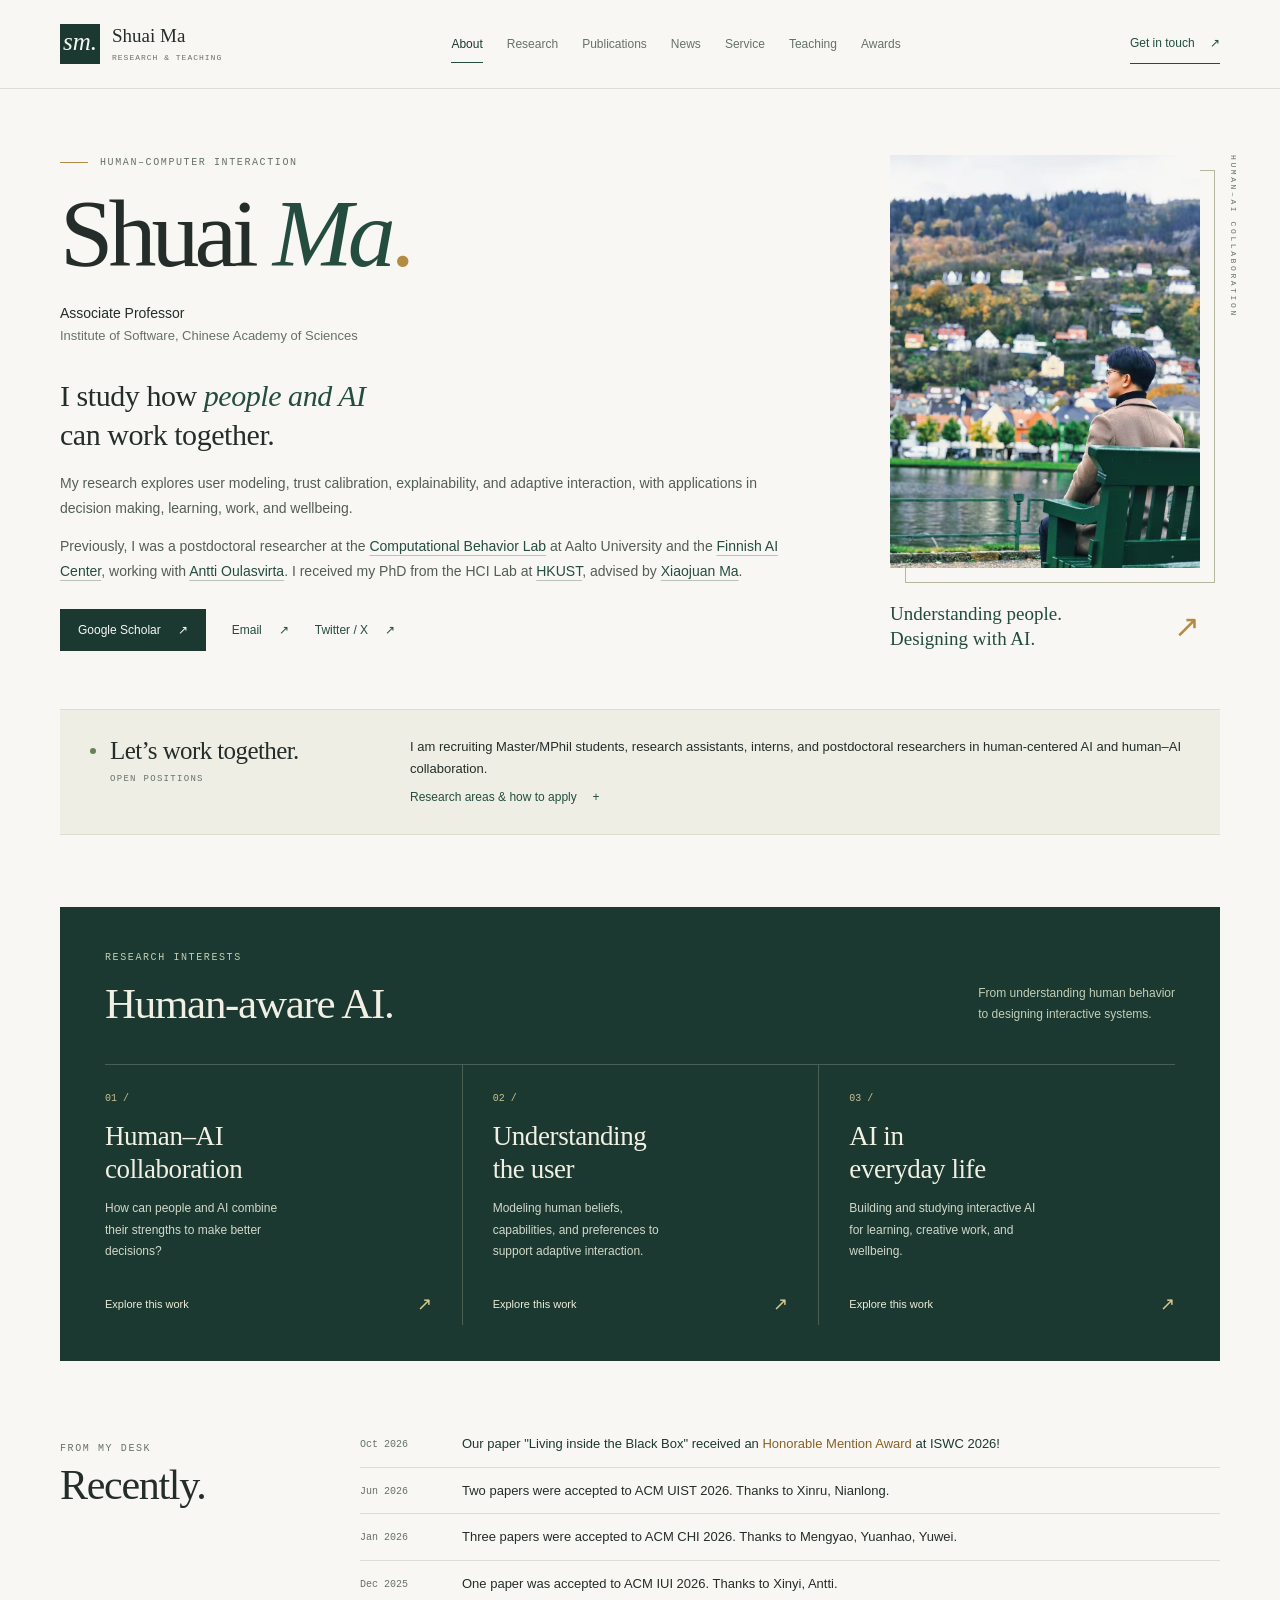
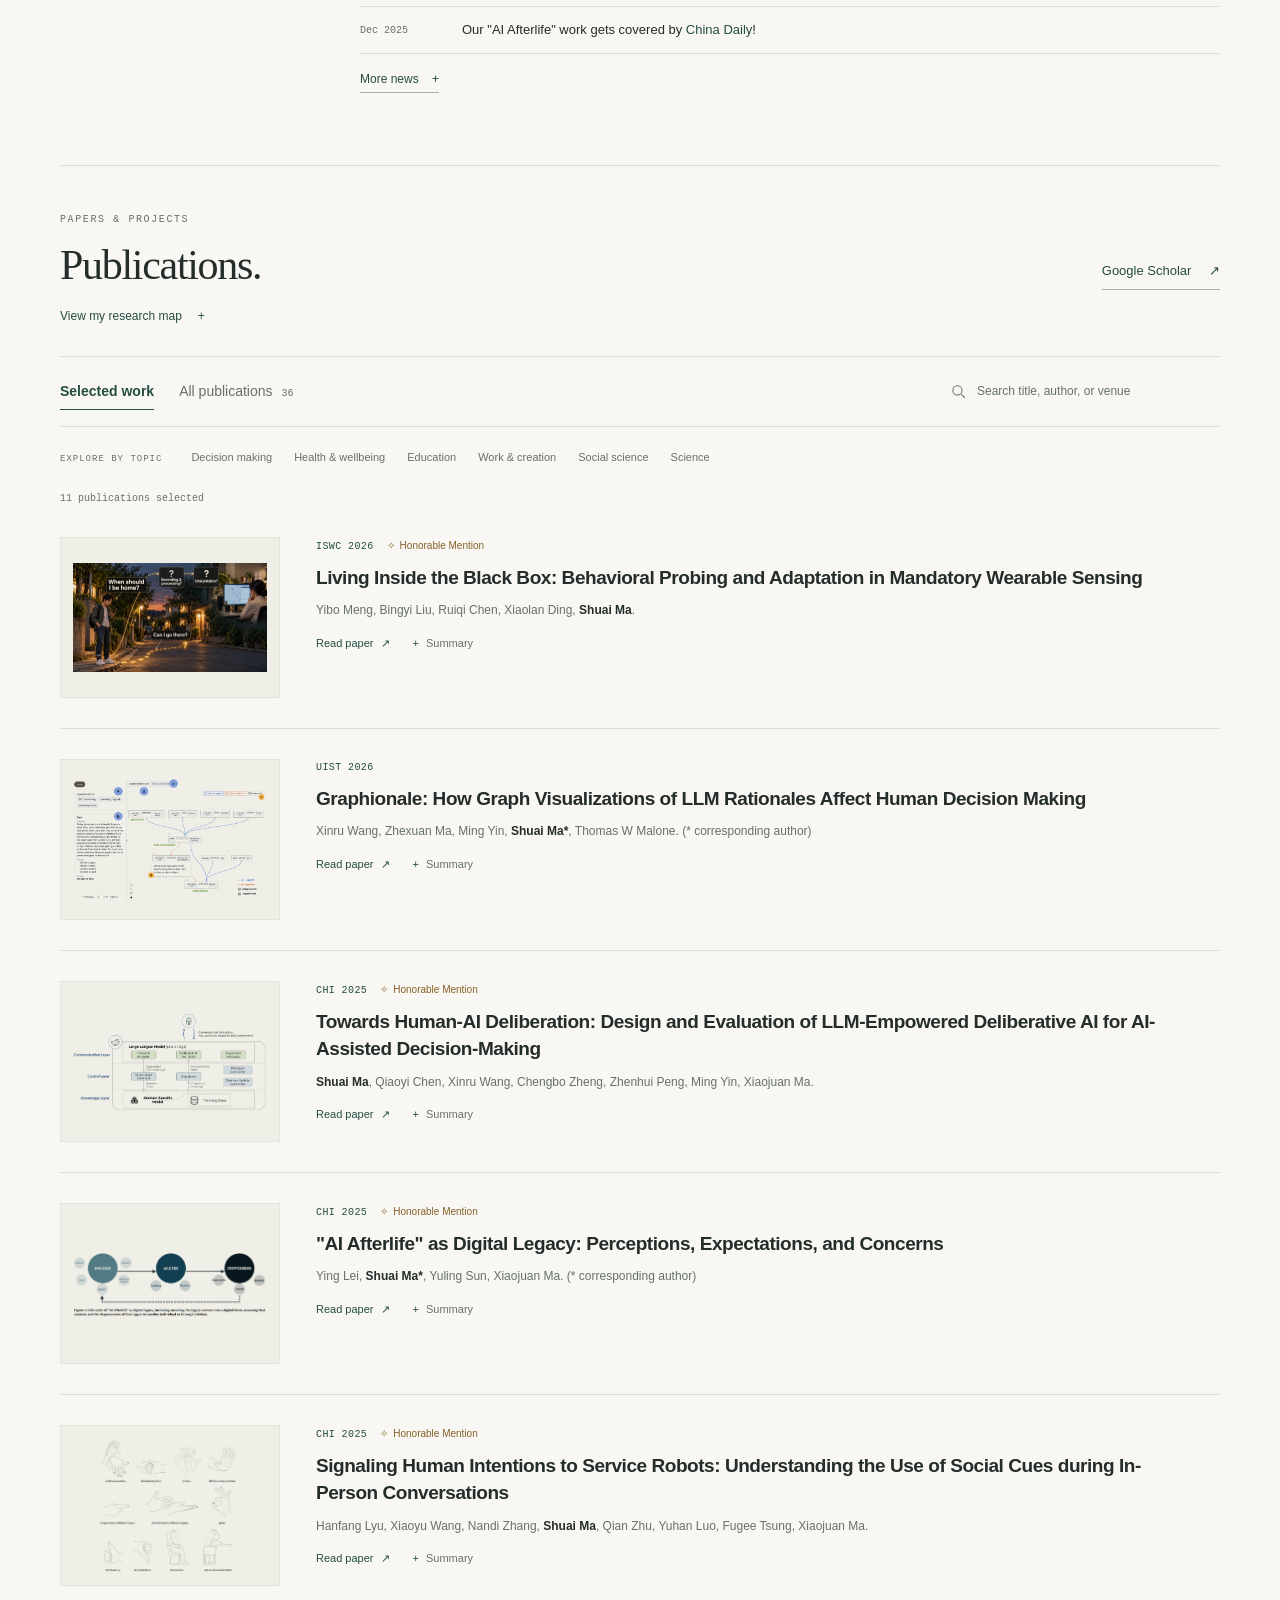
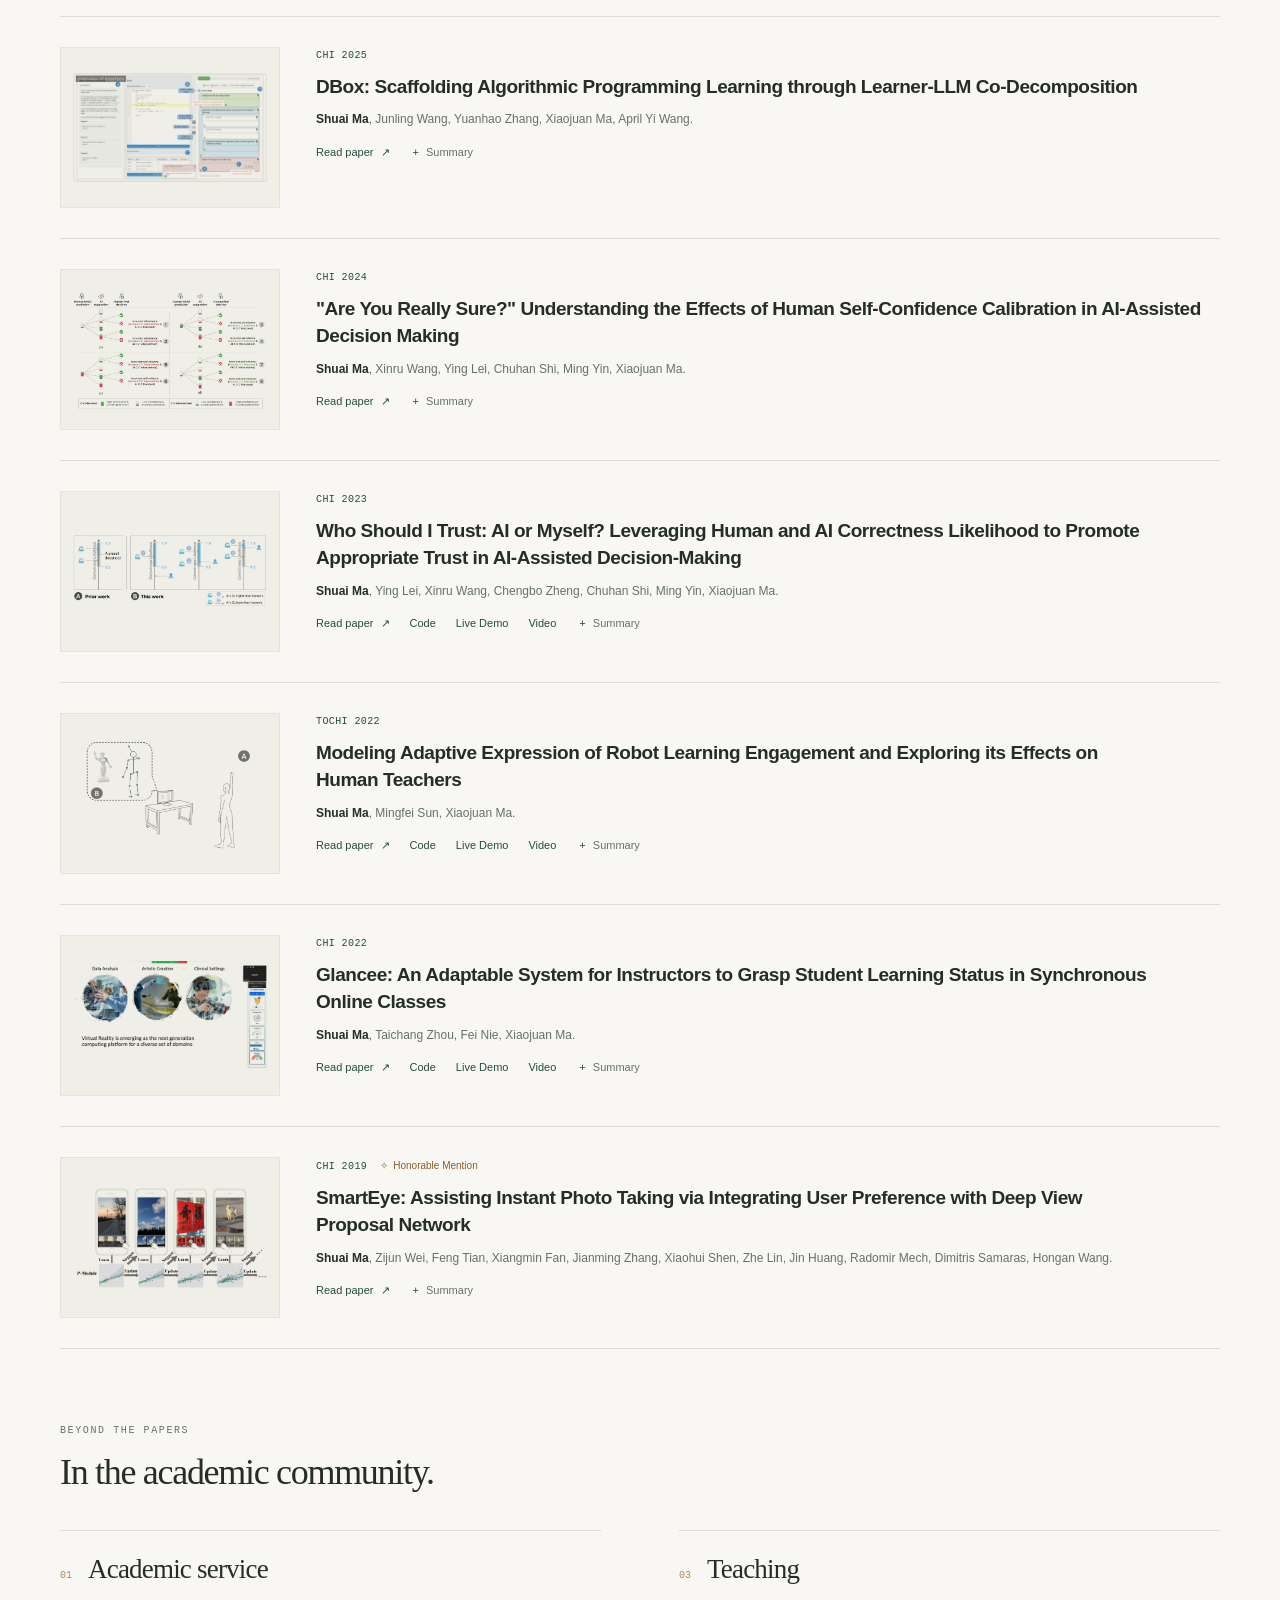
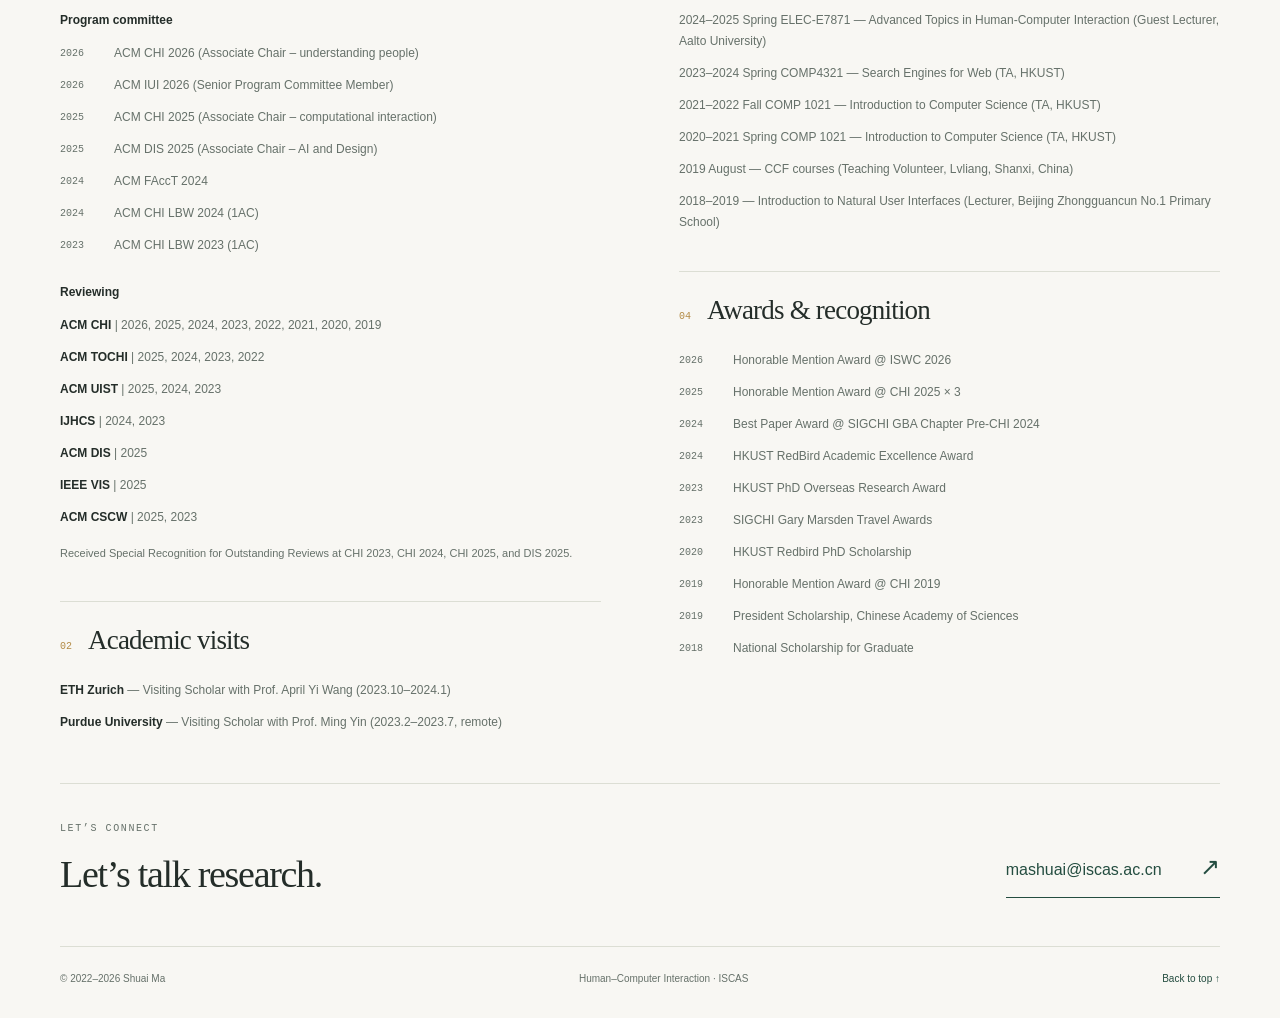
==== index.html @ ef9e4fa6 "update pub" ====
<!DOCTYPE html>
<html lang="en">
<head>
  <meta charset="UTF-8">
  <meta name="viewport" content="width=device-width, initial-scale=1">
  <meta name="description" content="Shuai Ma is an Associate Professor at ISCAS studying human–AI collaboration, user modeling, and human–computer interaction.">
  <meta name="theme-color" content="#f8f7f3">
  <title>Shuai Ma — Human–Computer Interaction</title>
  <link rel="icon" href="./personal_webpage_files/favicon.svg" type="image/svg+xml">
  <link rel="stylesheet" href="./personal_webpage_files/site.css">
  <script src="./personal_webpage_files/site.js" defer></script>
</head>
<body>
  <a class="skip-link" href="#main">Skip to content</a>
  <header class="site-header">
    <div class="container header-inner">
      <a class="wordmark" href="#about" aria-label="Shuai Ma — home"><span class="monogram" aria-hidden="true">sm.</span><span>Shuai Ma<span class="wordmark-caption">RESEARCH &amp; TEACHING</span></span></a>
      <nav class="navigation" aria-label="Main navigation">
        <a href="#about" aria-current="location">About</a>
        <a href="#research">Research</a>
        <a href="#publications">Publications</a>
        <a href="#news">News</a>
        <a href="#service">Service</a>
        <a href="#teaching">Teaching</a>
        <a href="#awards">Awards</a>
      </nav>
      <a class="header-contact" href="mailto:mashuai@iscas.ac.cn">Get in touch <span aria-hidden="true">↗</span></a>
    </div>
  </header>

  <main id="main" class="container">
    <section class="about" id="about" aria-labelledby="name">
      <div class="introduction">
        <p class="eyebrow hero-eyebrow"><span class="small-line" aria-hidden="true"></span>HUMAN–COMPUTER INTERACTION</p>
        <h1 id="name">Shuai <em>Ma</em><span class="name-period">.</span></h1>
        <p class="affiliation"><strong>Associate Professor</strong><br>Institute of Software, Chinese Academy of Sciences</p>
        <p class="research-lead">I study how <span>people and AI</span><br class="desktop-break"> can work together.</p>
        <div class="biography">
          <p>My research explores user modeling, trust calibration, explainability, and adaptive interaction, with applications in decision making, learning, work, and wellbeing.</p>
          <p>Previously, I was a postdoctoral researcher at the <a href="https://cbl.aalto.fi/">Computational Behavior Lab</a> at Aalto University and the <a href="https://fcai.fi/">Finnish AI Center</a>, working with <a href="https://users.aalto.fi/~oulasvir/">Antti Oulasvirta</a>. I received my PhD from the HCI Lab at <a href="https://hkust.edu.hk/">HKUST</a>, advised by <a href="https://www.cse.ust.hk/~mxj/">Xiaojuan Ma</a>.</p>
        </div>
        <div class="contact-links" aria-label="Contact and profiles">
          <a class="primary-link" href="https://scholar.google.com/citations?hl=en&amp;user=qajd8BYAAAAJ">Google Scholar <span aria-hidden="true">↗</span></a>
          <a href="mailto:mashuai@iscas.ac.cn">Email <span aria-hidden="true">↗</span></a>
          <a href="https://twitter.com/shuaima_hci">Twitter / X <span aria-hidden="true">↗</span></a>
        </div>
      </div>
      <figure class="portrait">
        <div class="portrait-frame"><img src="./personal_webpage_files/Me.jpg" alt="Shuai Ma sitting by the water" width="960" height="1282" fetchpriority="high"></div>
        <figcaption><span>Understanding people.<br>Designing with AI.</span><span class="portrait-mark" aria-hidden="true">↗</span></figcaption>
        <span class="portrait-side" aria-hidden="true">HUMAN–AI COLLABORATION</span>
      </figure>
    </section>

    <section class="opportunities" aria-labelledby="opportunities-title">
      <div class="opportunities-heading"><span class="status-dot" aria-hidden="true"></span><h2 id="opportunities-title">Let’s work together.</h2><span class="opening-label">OPEN POSITIONS</span></div>
      <div class="opportunities-content">
        <p>I am recruiting Master/MPhil students, research assistants, interns, and postdoctoral researchers in human-centered AI and human–AI collaboration.</p>
        <details class="application-details">
          <summary>Research areas &amp; how to apply <span class="details-symbol" aria-hidden="true"></span></summary>
          <div class="application-body">
            <p>Our interests include human-centered AI, human–AI/agent collaboration, agentic interfaces, and LLM-powered human modeling and simulation. Postdoctoral positions have no fixed headcount limit.</p>
            <p>Please send your CV to <a href="mailto:mashuai@iscas.ac.cn">mashuai@iscas.ac.cn</a> with the subject <span class="email-subject">[Master/RA/Postdoc Application] + Your Name</span>.</p>
          </div>
        </details>
      </div>
    </section>

    <section class="research page-section" id="research" aria-labelledby="research-title">
      <div class="section-heading research-heading">
        <div><p class="eyebrow">RESEARCH INTERESTS</p><h2 id="research-title">Human-aware AI.</h2></div>
        <p class="section-note">From understanding human behavior<br>to designing interactive systems.</p>
      </div>
      <div class="research-themes">
        <article class="research-theme"><span class="theme-number" aria-hidden="true">01 /</span><h3>Human–AI<br> collaboration</h3><p>How can people and AI combine their strengths to make better decisions?</p><a href="#publications" data-research-filter="Decision Making">Explore this work <span aria-hidden="true">↗</span></a></article>
        <article class="research-theme"><span class="theme-number" aria-hidden="true">02 /</span><h3>Understanding<br> the user</h3><p>Modeling human beliefs, capabilities, and preferences to support adaptive interaction.</p><a href="#publications" data-research-filter="All">Explore this work <span aria-hidden="true">↗</span></a></article>
        <article class="research-theme"><span class="theme-number" aria-hidden="true">03 /</span><h3>AI in<br> everyday life</h3><p>Building and studying interactive AI for learning, creative work, and wellbeing.</p><a href="#publications" data-research-filter="All">Explore this work <span aria-hidden="true">↗</span></a></article>
      </div>
    </section>

    <section class="news section-row page-section" id="news" aria-labelledby="news-title">
      <div class="section-label"><span class="eyebrow">FROM MY DESK</span><h2 id="news-title">Recently.</h2></div>
      <div class="news-content">
        <ul class="news-list">
          <li class="news-highlight"><time datetime="2026-10">Oct 2026</time><span>Our paper "Living inside the Black Box" received an <span class="award">Honorable Mention Award</span> at ISWC 2026!</span></li>
          <li><time datetime="2026-06">Jun 2026</time><span>Two papers were accepted to ACM UIST 2026. Thanks to Xinru, Nianlong.</span></li>
          <li><time datetime="2026-01">Jan 2026</time><span>Three papers were accepted to ACM CHI 2026. Thanks to Mengyao, Yuanhao, Yuwei.</span></li>
          <li><time datetime="2025-12">Dec 2025</time><span>One paper was accepted to ACM IUI 2026. Thanks to Xinyi, Antti.</span></li>
          <li><time datetime="2025-12">Dec 2025</time><span>Our "AI Afterlife" work gets covered by <a href="./personal_webpage_files/paper_pdf/ChinaDaily.pdf">China Daily</a>!</span></li>
        </ul>
        <details class="news-archive">
          <summary><span class="when-closed">More news</span><span class="when-open">Less news</span></summary>
          <ul class="news-list">
            <li><time datetime="2025-10">Oct 2025</time><span>Attend CSCW 2025 in Bergen, Norway.</span></li>
            <li><time datetime="2025-10">Oct 2025</time><span>Attend Ubicomp 2025 in Espoo, Finland.</span></li>
            <li><time datetime="2025-05">May 2025</time><span>Attend CHI 2025 in Yokohama, Japan.</span></li>
            <li><time datetime="2025-03">Mar 2025</time><span>Three papers received ACM CHI 2025 <span class="award">Honorable Mention Award</span>.</span></li>
            <li><time datetime="2025-01">Jan 2025</time><span>Five papers were accepted to ACM CHI 2025.</span></li>
            <li><time datetime="2024-09">Sep 2024</time><span>Start my Postdoc at Aalto University with Prof. Antti Oulasvirta.</span></li>
            <li><time datetime="2024-08">Aug 2024</time><span>Became Dr. Ma!</span></li>
            <li><time datetime="2024-05">May 2024</time><span>Passed my PhD thesis proposal defense.</span></li>
            <li><time datetime="2024-05">May 2024</time><span>Attend CHI 2024 in Hawaii, USA.</span></li>
            <li><time datetime="2024-01">Jan 2024</time><span>Three papers accepted by CHI 2024.</span></li>
            <li><time datetime="2023-11">Nov 2023</time><span>Arrived at ETH Zurich for a visit with Prof. April Wang's Peach Lab.</span></li>
            <li><time datetime="2023-04">Apr 2023</time><span>Attend CHI 2023 in Hamburg, Germany.</span></li>
            <li><time datetime="2023-01">Jan 2023</time><span>Three papers accepted by CHI 2023.</span></li>
            <li><time datetime="2022-08">Aug 2022</time><span>Paper on robot learning engagement accepted by TOCHI.</span></li>
            <li><time datetime="2022-04">Apr 2022</time><span>Passed PhD qualifying exam and became a PhD candidate.</span></li>
            <li><time datetime="2022-02">Feb 2022</time><span>Our paper "Glancee" gets conditionally accepted at CHI 2022.</span></li>
          </ul>
        </details>
      </div>
    </section>

    <section class="publications page-section" id="publications" aria-labelledby="publications-title">
      <div class="section-heading">
        <div><p class="eyebrow">PAPERS &amp; PROJECTS</p><h2 id="publications-title">Publications.</h2></div>
        <a class="text-link scholar-link" href="https://scholar.google.com/citations?hl=en&amp;user=qajd8BYAAAAJ">Google Scholar <span aria-hidden="true">↗</span></a>
      </div>
      <details class="research-overview">
        <summary>View my research map <span class="details-symbol" aria-hidden="true"></span></summary>
        <figure>
          <a href="./personal_webpage_files/research_chart.png" aria-label="Open full-size research overview">
            <img src="./personal_webpage_files/research_chart.png" alt="An overview of my research on human–AI collaboration and its application areas" width="6986" height="1650" loading="lazy" decoding="async">
          </a>
          <figcaption>Select the diagram to view it at full size.</figcaption>
        </figure>
      </details>
      <div class="publication-controls" hidden>
        <div class="publication-toolbar">
          <div class="selection-filters" role="group" aria-label="Publication selection">
            <button type="button" class="filter active" data-filter="Selected" aria-pressed="true" aria-controls="pubList">Selected work</button>
            <button type="button" class="filter" data-filter="All" aria-pressed="false" aria-controls="pubList">All publications <span class="all-count">36</span></button>
          </div>
          <label class="publication-search"><svg aria-hidden="true" viewBox="0 0 24 24" fill="none" stroke="currentColor" stroke-width="1.5"><circle cx="10.5" cy="10.5" r="6.5"/><path d="m16 16 5 5"/></svg><span class="sr-only">Search publications by title, author, or venue</span><input id="publicationSearch" type="search" placeholder="Search title, author, or venue" autocomplete="off" aria-controls="pubList"></label>
        </div>
        <div class="filter-bar" role="group" aria-label="Filter publications by topic">
          <span class="filter-label" aria-hidden="true">EXPLORE BY TOPIC</span>
          <button type="button" class="filter" data-filter="Decision Making" aria-pressed="false" aria-controls="pubList">Decision making</button>
          <button type="button" class="filter" data-filter="Wellbeing" aria-pressed="false" aria-controls="pubList">Health &amp; wellbeing</button>
          <button type="button" class="filter" data-filter="Education" aria-pressed="false" aria-controls="pubList">Education</button>
          <button type="button" class="filter" data-filter="Work" aria-pressed="false" aria-controls="pubList">Work &amp; creation</button>
          <button type="button" class="filter" data-filter="Social Science" aria-pressed="false" aria-controls="pubList">Social science</button>
          <button type="button" class="filter" data-filter="Science" aria-pressed="false" aria-controls="pubList">Science</button>
        </div>
        <p class="publication-count" id="publicationCount" role="status" aria-live="polite" aria-atomic="true"></p>
      </div>
      <div class="pub-list" id="pubList">
        <article class="publication" data-category="All">
          <div class="pub-media"><img loading="lazy" decoding="async" src="./personal_webpage_files/paper_teaser/FANVERSE.png" alt="FANVERSE: Exploring and Extending Branching Story Universes Across Canon and Fan Fiction"></div>
          <div class="pub-content">
            <div class="pub-topline">
              <span class="tag">NeurIPS 2026 Creative AI Track</span>
            </div>
            <h3 class="pub-title"><a href="./personal_webpage_files/paper_pdf/FANVERSE.pdf">FANVERSE: Exploring and Extending Branching Story Universes Across Canon and Fan Fiction</a></h3>
            <p class="pub-authors">Lingyi Long, Xian Li, <strong>Shuai Ma</strong>, Yi Wang, Zhuoran Lu.</p>
            <div class="pub-resources">
              <div class="pub-links">
                <a href="./personal_webpage_files/paper_pdf/FANVERSE.pdf">Read paper <span aria-hidden="true">↗</span></a>
              </div>
              <details class="pub-summary">
                <summary>Summary<span class="sr-only"> of FANVERSE: Exploring and Extending Branching Story Universes Across Canon and Fan Fiction</span></summary>
                <p class="pub-desc">Fan works form branching story universes, but existing platforms present them as isolated linear narratives. We introduce FANVERSE, an AI-powered system enabling users to explore interconnected story branches and create new ones. Evaluations demonstrate its effectiveness in story construction, cross-branch reasoning, and narrative extension.</p>
              </details>
            </div>
          </div>
        </article>

        <article class="publication" data-category="All, Wellbeing, Selected">
          <div class="pub-media"><img loading="lazy" decoding="async" src="./personal_webpage_files/paper_teaser/Blackbox.png" alt="Living Inside the Black Box: Behavioral Probing and Adaptation in Mandatory Wearable Sensing"></div>
          <div class="pub-content">
            <div class="pub-topline">
              <span class="tag">ISWC 2026</span>
              <span class="tag award">Honorable Mention</span>
            </div>
            <h3 class="pub-title"><a href="./personal_webpage_files/paper_pdf/Living inside Blackbox.pdf">Living Inside the Black Box: Behavioral Probing and Adaptation in Mandatory Wearable Sensing</a></h3>
            <p class="pub-authors">Yibo Meng, Bingyi Liu, Ruiqi Chen, Xiaolan Ding, <strong>Shuai Ma</strong>.</p>
            <div class="pub-resources">
              <div class="pub-links">
                <a href="./personal_webpage_files/paper_pdf/Living inside Blackbox.pdf">Read paper <span aria-hidden="true">↗</span></a>
              </div>
              <details class="pub-summary">
                <summary>Summary<span class="sr-only"> of Living Inside the Black Box: Behavioral Probing and Adaptation in Mandatory Wearable Sensing</span></summary>
                <p class="pub-desc">This paper presents a study on behavioral probing and adaptation in mandatory wearable sensing. It addresses the challenge of understanding user behavior and adapting to their needs in real-world scenarios.</p>
              </details>
            </div>
          </div>
        </article>

        <article class="publication" data-category="All, Decision Making">
          <div class="pub-media"><img loading="lazy" decoding="async" src="./personal_webpage_files/paper_teaser/XAgen.png" alt="XAgen: Designing Explainability Support for Failure Detection and Correction in Multi-Agent Workflows"></div>
          <div class="pub-content">
            <div class="pub-topline">
              <span class="tag">Design and Artificial Intelligence</span>
            </div>
            <h3 class="pub-title"><a href="./personal_webpage_files/paper_pdf/XAgen.pdf">XAgen: Designing Explainability Support for Failure Detection and Correction in Multi-Agent Workflows</a></h3>
            <p class="pub-authors">Xinru Wang, Zhuoran Lu, <strong>Shuai Ma</strong>, Ming Yin, Eunyee Koh, Mustafa Doga Dogan.</p>
            <div class="pub-resources">
              <div class="pub-links">
                <a href="./personal_webpage_files/paper_pdf/XAgen.pdf">Read paper <span aria-hidden="true">↗</span></a>
              </div>
              <details class="pub-summary">
                <summary>Summary<span class="sr-only"> of XAgen: Designing Explainability Support for Failure Detection and Correction in Multi-Agent Workflows</span></summary>
                <p class="pub-desc">This paper presents XAgen, a framework for designing explainability support in multi-agent workflows. It addresses the challenge of failure detection and correction by providing transparent and interpretable insights into agent behaviors and decisions.</p>
              </details>
            </div>
          </div>
        </article>

        <article class="publication" data-category="All">
          <div class="pub-media"><img loading="lazy" decoding="async" src="./personal_webpage_files/paper_teaser/fortunetelling.png" alt="Understanding Fortunetelling with Large Language Models in China: User Practices, Perceptions, and Impacts on Beliefs and Decisions"></div>
          <div class="pub-content">
            <div class="pub-topline">
              <span class="tag">ICWSM 2027</span>
            </div>
            <h3 class="pub-title"><a href="./personal_webpage_files/paper_pdf/fortunetelling.pdf">Understanding Fortunetelling with Large Language Models in China: User Practices, Perceptions, and Impacts on Beliefs and Decisions</a></h3>
            <p class="pub-authors">Xueer Lin, Chenyu Li, <strong>Shuai Ma</strong>, Yuhan Lyu, and Zhenhui Peng.</p>
            <div class="pub-resources">
              <div class="pub-links">
                <a href="./personal_webpage_files/paper_pdf/fortunetelling.pdf">Read paper <span aria-hidden="true">↗</span></a>
              </div>
              <details class="pub-summary">
                <summary>Summary<span class="sr-only"> of Understanding Fortunetelling with Large Language Models in China: User Practices, Perceptions, and Impacts on Beliefs and Decisions</span></summary>
                <p class="pub-desc">This paper examines why people use LLMs for fortunetelling and how such interactions affect them. Through an analysis of 1,045 Chinese social media posts and interviews with 20 users, the study finds that LLM fortunetelling is used less for accurate prediction than for coping with uncertainty and seeking emotional support. Although it rarely changes users’ major beliefs or decisions, it can subtly shift their mindset and lead to small behavioral adjustments.</p>
              </details>
            </div>
          </div>
        </article>

        <article class="publication" data-category="Selected, All">
          <div class="pub-media"><img loading="lazy" decoding="async" src="./personal_webpage_files/paper_teaser/graphionale.png" alt="Graphionale: How Graph Visualizations of LLM Rationales Affect Human Decision Making"></div>
          <div class="pub-content">
            <div class="pub-topline">
              <span class="tag">UIST 2026</span>
            </div>
            <h3 class="pub-title"><a href="./personal_webpage_files/paper_pdf/graphionale.pdf">Graphionale: How Graph Visualizations of LLM Rationales Affect Human Decision Making</a></h3>
            <p class="pub-authors">Xinru Wang, Zhexuan Ma, Ming Yin, <strong>Shuai Ma*</strong>, Thomas W Malone. (* corresponding author)</p>
            <div class="pub-resources">
              <div class="pub-links">
                <a href="./personal_webpage_files/paper_pdf/graphionale.pdf">Read paper <span aria-hidden="true">↗</span></a>
              </div>
              <details class="pub-summary">
                <summary>Summary<span class="sr-only"> of Graphionale: How Graph Visualizations of LLM Rationales Affect Human Decision Making</span></summary>
                <p class="pub-desc">This paper asks a simple but important question: when do graphical explanations actually help people reason with LLMs? Through a 204-participant study, it finds that turning dense LLM rationales into interactive argument maps can improve trust calibration in some tasks, but hurt it in others. Strikingly, the explanation format users prefer is not always the one that helps them make better decisions, showing that effective AI explanations must be matched to the task.</p>
              </details>
            </div>
          </div>
        </article>

        <article class="publication" data-category="All">
          <div class="pub-media"><img loading="lazy" decoding="async" src="./personal_webpage_files/paper_teaser/surpassing.png" alt="Surpassing Human Wrist Constraints: Dexterity-Enhanced Techniques for Teleoperated Robotic Manipulation"></div>
          <div class="pub-content">
            <div class="pub-topline">
              <span class="tag">UIST 2026</span>
            </div>
            <h3 class="pub-title"><a href="./personal_webpage_files/paper_pdf/surpassing.pdf">Surpassing Human Wrist Constraints: Dexterity-Enhanced Techniques for Teleoperated Robotic Manipulation</a></h3>
            <p class="pub-authors">Luyao Shen, Yihong Zhang, Qiyuan Song, Jiannan Li, Tianren Luo, <strong>Shuai Ma</strong>, Wei Sun, Yulong Bian, Jin Huang, Teng Han, Nianlong Li, Feng Tian.</p>
            <div class="pub-resources">
              <div class="pub-links">
                <a href="./personal_webpage_files/paper_pdf/surpassing.pdf">Read paper <span aria-hidden="true">↗</span></a>
              </div>
              <details class="pub-summary">
                <summary>Summary<span class="sr-only"> of Surpassing Human Wrist Constraints: Dexterity-Enhanced Techniques for Teleoperated Robotic Manipulation</span></summary>
                <p class="pub-desc">This paper addresses a key limitation of free-hand robot teleoperation: human wrist motion cannot fully exploit robotic arm dexterity. Based on 60 demonstration videos, the authors identify three robotic motion capabilities that exceed human biomechanics and propose four VR-inspired interaction techniques to extend users’ control. Evaluations in VR and on a UR5 robot show that these techniques improve rotation, alignment, and orientation control while reducing operator workload.</p>
              </details>
            </div>
          </div>
        </article>

        <article class="publication" data-category="Human-AI Collaboration,All,Work">
          <div class="pub-media"><img loading="lazy" decoding="async" src="./personal_webpage_files/paper_teaser/APE.png" alt="Adaptive Prompt Elicitation for Text-to-Image Generation"></div>
          <div class="pub-content">
            <div class="pub-topline">
              <span class="tag">IUI 2026</span>
            </div>
            <h3 class="pub-title"><a href="./personal_webpage_files/paper_pdf/APE.pdf">Adaptive Prompt Elicitation for Text-to-Image Generation</a></h3>
            <p class="pub-authors">Xinyi Wen, Lena Hegemann, Xiaofu Jin, <strong>Shuai Ma</strong>, Antti Oulasvirta.</p>
            <div class="pub-resources">
              <div class="pub-links">
                <a href="./personal_webpage_files/paper_pdf/APE.pdf">Read paper <span aria-hidden="true">↗</span></a>
              </div>
              <details class="pub-summary">
                <summary>Summary<span class="sr-only"> of Adaptive Prompt Elicitation for Text-to-Image Generation</span></summary>
                <p class="pub-desc">When we describe our needs to LLMs, we often know what we want internally, but struggle to articulate our needs and intentions clearly and precisely through language. To address this challenge, we propose Adaptive Prompt Elicitation, which adaptively selects visual queries to help AI quickly refine human intent. This approach significantly improves human intention alignment while introducing no additional workload.</p>
              </details>
            </div>
          </div>
        </article>

        <article class="publication" data-category="Human-AI Collaboration,All">
          <div class="pub-media"><img loading="lazy" decoding="async" src="./personal_webpage_files/paper_teaser/PriorWeaver.png" alt="PriorWeaver: Prior Elicitation via Iterative Dataset Construction"></div>
          <div class="pub-content">
            <div class="pub-topline">
              <span class="tag">CHI 2026</span>
            </div>
            <h3 class="pub-title"><a href="./personal_webpage_files/paper_pdf/PriorWeaver.pdf">PriorWeaver: Prior Elicitation via Iterative Dataset Construction</a></h3>
            <p class="pub-authors">Yuwei Xiao, <strong>Shuai Ma</strong>, Antti Oulasvirta, Eunice Jun.</p>
            <div class="pub-resources">
              <div class="pub-links">
                <a href="./personal_webpage_files/paper_pdf/PriorWeaver.pdf">Read paper <span aria-hidden="true">↗</span></a>
              </div>
              <details class="pub-summary">
                <summary>Summary<span class="sr-only"> of PriorWeaver: Prior Elicitation via Iterative Dataset Construction</span></summary>
                <p class="pub-desc">Expressing prior beliefs is a critical step in Bayesian analysis—but translating intuitive knowledge into statistical distributions is notoriously difficult. We introduce PriorWeaver, an interactive system that lets analysts visually construct datasets to express their assumptions. By turning intuitive beliefs into data and iteratively refining them through prior predictive checks, PriorWeaver helps analysts produce priors that better match their expectations.</p>
              </details>
            </div>
          </div>
        </article>

        <article class="publication" data-category="Human-AI Collaboration,All,Wellbeing,Social Science">
          <div class="pub-media"><img loading="lazy" decoding="async" src="./personal_webpage_files/paper_teaser/Echo_of_norms.png" alt="Echoes of Norms: Investigating Counterspeech Bots&#x27; Influence on Bystanders in Online Communities"></div>
          <div class="pub-content">
            <div class="pub-topline">
              <span class="tag">CHI 2026</span>
            </div>
            <h3 class="pub-title"><a href="./personal_webpage_files/paper_pdf/Echoes_of_Norms.pdf">Echoes of Norms: Investigating Counterspeech Bots' Influence on Bystanders in Online Communities</a></h3>
            <p class="pub-authors">Mengyao Wang, <strong>Shuai Ma</strong>, Nuo Li, Peng Zhang, Chenxin Li, Ning Gu, Tun Lu.</p>
            <div class="pub-resources">
              <div class="pub-links">
                <a href="./personal_webpage_files/paper_pdf/Echoes_of_Norms.pdf">Read paper <span aria-hidden="true">↗</span></a>
              </div>
              <details class="pub-summary">
                <summary>Summary<span class="sr-only"> of Echoes of Norms: Investigating Counterspeech Bots' Influence on Bystanders in Online Communities</span></summary>
                <p class="pub-desc">Hate speech moderation often focuses on offenders and targets—but what about the silent majority watching the conversation? We build Civilbot, a counterspeech bot designed to intervene in online discussions, and study how it influences bystanders. Our results show that reason-based counterspeech delivered with a positive tone is most effective, revealing how well-designed bots can subtly mobilize bystanders and shape healthier online discourse.</p>
              </details>
            </div>
          </div>
        </article>

        <article class="publication" data-category="Human-AI Collaboration,All,Social Science">
          <div class="pub-media"><img loading="lazy" decoding="async" src="./personal_webpage_files/paper_teaser/Digdeeper.png" alt="&quot;Shall We Dig Deeper?&quot;: Designing and Evaluating Strategies for LLM Agents to Advance Knowledge Co-Construction in Asynchronous Online Discussions"></div>
          <div class="pub-content">
            <div class="pub-topline">
              <span class="tag">CHI 2026</span>
            </div>
            <h3 class="pub-title"><a href="./personal_webpage_files/paper_pdf/DigDeeper.pdf">"Shall We Dig Deeper?": Designing and Evaluating Strategies for LLM Agents to Advance Knowledge Co-Construction in Asynchronous Online Discussions</a></h3>
            <p class="pub-authors">Yuanhao Zhang, Wenbo Li, Xiaoyu Wang, Kangyu Yuan, <strong>Shuai Ma</strong>, Xiaojuan Ma.</p>
            <div class="pub-resources">
              <div class="pub-links">
                <a href="./personal_webpage_files/paper_pdf/DigDeeper.pdf">Read paper <span aria-hidden="true">↗</span></a>
              </div>
              <details class="pub-summary">
                <summary>Summary<span class="sr-only"> of "Shall We Dig Deeper?": Designing and Evaluating Strategies for LLM Agents to Advance Knowledge Co-Construction in Asynchronous Online Discussions</span></summary>
                <p class="pub-desc">Online discussions promise collective knowledge building—but many stall at shallow exchanges. We design an LLM-powered facilitation agent that strategically intervenes to help conversations dig deeper. Through a study with 60 participants across multiple discussions, we show that AI interventions can push discussions from surface-level sharing toward deeper reasoning and synthesis, revealing how AI can sustain more meaningful online discourse.</p>
              </details>
            </div>
          </div>
        </article>

        <article class="publication" data-category="Decision Making,Human-AI Collaboration,All,Wellbeing">
          <div class="pub-media"><img loading="lazy" decoding="async" src="./personal_webpage_files/paper_teaser/TCM.png" alt="When Traditional Medicine Meets AI: Critical Considerations for AI-Empowered Clinical Support in Traditional Medicine"></div>
          <div class="pub-content">
            <div class="pub-topline">
              <span class="tag">CSCW 2025</span>
            </div>
            <h3 class="pub-title"><a href="./personal_webpage_files/paper_pdf/TCM_CSCW.pdf">When Traditional Medicine Meets AI: Critical Considerations for AI-Empowered Clinical Support in Traditional Medicine</a></h3>
            <p class="pub-authors">Yuling Sun, Wenjing Yue, Xiaofu Jin, <strong>Shuai Ma</strong>, Xiaojuan Ma, Xiaoling Wang.</p>
            <div class="pub-resources">
              <div class="pub-links">
                <a href="./personal_webpage_files/paper_pdf/TCM_CSCW.pdf">Read paper <span aria-hidden="true">↗</span></a>
              </div>
              <details class="pub-summary">
                <summary>Summary<span class="sr-only"> of When Traditional Medicine Meets AI: Critical Considerations for AI-Empowered Clinical Support in Traditional Medicine</span></summary>
                <p class="pub-desc">Traditional Medicine (TM) has long served as a cornerstone of healthcare, yet its integration with AI remains limited. Through interviews with 16 TM clinicians, we explore how AI-powered clinical systems are perceived and used in practice. Our findings reveal low adoption due to TM’s unique diagnostic logic and data challenges. We discuss these barriers and propose ways to better align AI innovations with the realities of traditional medicine.</p>
              </details>
            </div>
          </div>
        </article>

        <article class="publication" data-category="Decision Making,Human-AI Collaboration,All,Selected">
          <div class="pub-media"><img loading="lazy" decoding="async" src="./personal_webpage_files/paper_teaser/deliberation.png" alt="Towards Human-AI Deliberation: Design and Evaluation of LLM-Empowered Deliberative AI for AI-Assisted Decision-Making"></div>
          <div class="pub-content">
            <div class="pub-topline">
              <span class="tag">CHI 2025</span>
              <span class="tag award">Honorable Mention</span>
            </div>
            <h3 class="pub-title"><a href="./personal_webpage_files/paper_pdf/Human-AI Deliberation.pdf">Towards Human-AI Deliberation: Design and Evaluation of LLM-Empowered Deliberative AI for AI-Assisted Decision-Making</a></h3>
            <p class="pub-authors"><strong>Shuai Ma</strong>, Qiaoyi Chen, Xinru Wang, Chengbo Zheng, Zhenhui Peng, Ming Yin, Xiaojuan Ma.</p>
            <div class="pub-resources">
              <div class="pub-links">
                <a href="./personal_webpage_files/paper_pdf/Human-AI Deliberation.pdf">Read paper <span aria-hidden="true">↗</span></a>
              </div>
              <details class="pub-summary">
                <summary>Summary<span class="sr-only"> of Towards Human-AI Deliberation: Design and Evaluation of LLM-Empowered Deliberative AI for AI-Assisted Decision-Making</span></summary>
                <p class="pub-desc">What happens when you disagree with your AI collaborator during decision-making? We explore how to resolve such conflicts by leveraging the power of Retrieval-Augmented Generation. Acting as a communication bridge, a large language model enables deliberation between human decision-makers and domain-specific smaller models, significantly improving decision quality in the face of disagreement.</p>
              </details>
            </div>
          </div>
        </article>

        <article class="publication" data-category="Selected, All,Wellbeing">
          <div class="pub-media"><img loading="lazy" decoding="async" src="./personal_webpage_files/paper_teaser/AI_afterlife.png" alt="&quot;AI Afterlife&quot; as Digital Legacy: Perceptions, Expectations, and Concerns"></div>
          <div class="pub-content">
            <div class="pub-topline">
              <span class="tag">CHI 2025</span>
              <span class="tag award">Honorable Mention</span>
            </div>
            <h3 class="pub-title"><a href="./personal_webpage_files/paper_pdf/AI_Afterlife.pdf">"AI Afterlife" as Digital Legacy: Perceptions, Expectations, and Concerns</a></h3>
            <p class="pub-authors">Ying Lei, <strong>Shuai Ma*</strong>, Yuling Sun, Xiaojuan Ma. (* corresponding author)</p>
            <div class="pub-resources">
              <div class="pub-links">
                <a href="./personal_webpage_files/paper_pdf/AI_Afterlife.pdf">Read paper <span aria-hidden="true">↗</span></a>
              </div>
              <details class="pub-summary">
                <summary>Summary<span class="sr-only"> of "AI Afterlife" as Digital Legacy: Perceptions, Expectations, and Concerns</span></summary>
                <p class="pub-desc">Can AI-generated digital humans serve as a form of digital legacy—allowing us to “live on” in this world? Our comprehensive qualitative analysis investigates the full lifecycle of the “AI afterlife,” shedding light on how society envisions—and grapples with—this future.</p>
              </details>
            </div>
          </div>
        </article>

        <article class="publication" data-category="Selected, All">
          <div class="pub-media"><img loading="lazy" decoding="async" src="./personal_webpage_files/paper_teaser/Signal_human_intention.png" alt="Signaling Human Intentions to Service Robots: Understanding the Use of Social Cues during In-Person Conversations"></div>
          <div class="pub-content">
            <div class="pub-topline">
              <span class="tag">CHI 2025</span>
              <span class="tag award">Honorable Mention</span>
            </div>
            <h3 class="pub-title"><a href="./personal_webpage_files/paper_pdf/Signaling Human Intentions.pdf">Signaling Human Intentions to Service Robots: Understanding the Use of Social Cues during In-Person Conversations</a></h3>
            <p class="pub-authors">Hanfang Lyu, Xiaoyu Wang, Nandi Zhang, <strong>Shuai Ma</strong>, Qian Zhu, Yuhan Luo, Fugee Tsung, Xiaojuan Ma.</p>
            <div class="pub-resources">
              <div class="pub-links">
                <a href="./personal_webpage_files/paper_pdf/Signaling Human Intentions.pdf">Read paper <span aria-hidden="true">↗</span></a>
              </div>
              <details class="pub-summary">
                <summary>Summary<span class="sr-only"> of Signaling Human Intentions to Service Robots: Understanding the Use of Social Cues during In-Person Conversations</span></summary>
                <p class="pub-desc">How do humans and service robots naturally express intentions through interactive actions in social settings? Our work offers valuable insights into natural human-robot interactions in the era of embodied intelligence, revealing how subtle, intuitive behaviors can serve as effective communicative cues.</p>
              </details>
            </div>
          </div>
        </article>

        <article class="publication" data-category="All,Selected,Education">
          <div class="pub-media"><img loading="lazy" decoding="async" src="./personal_webpage_files/paper_teaser/DBox.png" alt="DBox: Scaffolding Algorithmic Programming Learning through Learner-LLM Co-Decomposition"></div>
          <div class="pub-content">
            <div class="pub-topline">
              <span class="tag">CHI 2025</span>
            </div>
            <h3 class="pub-title"><a href="./personal_webpage_files/paper_pdf/DBox.pdf">DBox: Scaffolding Algorithmic Programming Learning through Learner-LLM Co-Decomposition</a></h3>
            <p class="pub-authors"><strong>Shuai Ma</strong>, Junling Wang, Yuanhao Zhang, Xiaojuan Ma, April Yi Wang.</p>
            <div class="pub-resources">
              <div class="pub-links">
                <a href="./personal_webpage_files/paper_pdf/DBox.pdf">Read paper <span aria-hidden="true">↗</span></a>
              </div>
              <details class="pub-summary">
                <summary>Summary<span class="sr-only"> of DBox: Scaffolding Algorithmic Programming Learning through Learner-LLM Co-Decomposition</span></summary>
                <p class="pub-desc">Can LLMs be used to help learners learn algorithmic programming? We propose a Learner-LLM Co-Decomposition approach to make LLMs scaffold such learning process.</p>
              </details>
            </div>
          </div>
        </article>

        <article class="publication" data-category="All,Wellbeing">
          <div class="pub-media"><img loading="lazy" decoding="async" src="./personal_webpage_files/paper_teaser/scaffold_turns.png" alt="Scaffolded Turns and Logical Conversations: Designing Humanized LLM-Powered Conversational Agents for Hospital Admission Interviews"></div>
          <div class="pub-content">
            <div class="pub-topline">
              <span class="tag">CHI 2025</span>
            </div>
            <h3 class="pub-title"><a href="./personal_webpage_files/paper_pdf/Scaffolded Turns.pdf">Scaffolded Turns and Logical Conversations: Designing Humanized LLM-Powered Conversational Agents for Hospital Admission Interviews</a></h3>
            <p class="pub-authors">Dingdong Liu, Yujing Zhang, Bolin Zhao, <strong>Shuai Ma</strong>, Chuhan Shi, Xiaojuan Ma.</p>
            <div class="pub-resources">
              <div class="pub-links">
                <a href="./personal_webpage_files/paper_pdf/Scaffolded Turns.pdf">Read paper <span aria-hidden="true">↗</span></a>
              </div>
              <details class="pub-summary">
                <summary>Summary<span class="sr-only"> of Scaffolded Turns and Logical Conversations: Designing Humanized LLM-Powered Conversational Agents for Hospital Admission Interviews</span></summary>
                <p class="pub-desc">We present a humanized conversational agent for hospital admissions that balances efficiency and empathy. Co-designed with clinicians, our system uses dynamic graph-based conversation flows and context-aware scaffolding to adaptively guide interviews. It outperforms existing solutions in both data accuracy and user experience, offering a promising path for AI-assisted healthcare interactions.</p>
              </details>
            </div>
          </div>
        </article>

        <article class="publication" data-category="All,Human-AI Collaboration">
          <div class="pub-media"><img loading="lazy" decoding="async" src="./personal_webpage_files/paper_teaser/CCCF.png" alt="以双向理解促进人智协同——以人机合作决策为例"></div>
          <div class="pub-content">
            <div class="pub-topline">
              <span class="tag">CCCF 2025</span>
            </div>
            <h3 class="pub-title"><a href="./personal_webpage_files/paper_pdf/CCCF.pdf">以双向理解促进人智协同——以人机合作决策为例</a></h3>
            <p class="pub-authors"><strong>Shuai Ma</strong>, Xiaojuan Ma, Chuhan Shi, Chengbo Zheng.</p>
            <div class="pub-resources">
              <div class="pub-links">
                <a href="./personal_webpage_files/paper_pdf/CCCF.pdf">Read paper <span aria-hidden="true">↗</span></a>
              </div>
              <details class="pub-summary">
                <summary>Summary<span class="sr-only"> of 以双向理解促进人智协同——以人机合作决策为例</span></summary>
                <p class="pub-desc">We promote human-AI hybrid intelligence from the perspective of mutual understanding between humans and AI. This paper systematically introduces our previous work on enabling human-AI hybrid intelligence by enhancing human understanding of AI, AI’s understanding of humans, and humans’ self-understanding.</p>
              </details>
            </div>
          </div>
        </article>

        <article class="publication" data-category="Decision Making,Human-AI Collaboration,All">
          <div class="pub-media"><img loading="lazy" decoding="async" src="./personal_webpage_files/paper_teaser/role.png" alt="Beyond Recommender: An Exploratory Study of the Effects of Different AI Roles in AI-Assisted Decision Making"></div>
          <div class="pub-content">
            <div class="pub-topline">
              <span class="tag">ArXiv 2024</span>
            </div>
            <h3 class="pub-title"><a href="./personal_webpage_files/paper_pdf/role.pdf">Beyond Recommender: An Exploratory Study of the Effects of Different AI Roles in AI-Assisted Decision Making</a></h3>
            <p class="pub-authors"><strong>Shuai Ma</strong>, Chenyi Zhang, Xinru Wang, Xiaojuan Ma, Ming Yin.</p>
            <div class="pub-resources">
              <div class="pub-links">
                <a href="./personal_webpage_files/paper_pdf/role.pdf">Read paper <span aria-hidden="true">↗</span></a>
              </div>
              <details class="pub-summary">
                <summary>Summary<span class="sr-only"> of Beyond Recommender: An Exploratory Study of the Effects of Different AI Roles in AI-Assisted Decision Making</span></summary>
                <p class="pub-desc">AI is often used as a recommender in decision-making, but this can reduce human analytical thinking and cause over-reliance on AI. This paper examines three AI roles—Recommender, Analyzer, and Devil’s Advocate—at two performance levels, revealing their unique strengths and weaknesses and informing the design of adaptive AI assistants.</p>
              </details>
            </div>
          </div>
        </article>

        <article class="publication" data-category="Decision Making,Human-AI Collaboration,All,Selected">
          <div class="pub-media"><img loading="lazy" decoding="async" src="./personal_webpage_files/paper_teaser/calibration.png" alt="&quot;Are You Really Sure?&quot; Understanding the Effects of Human Self-Confidence Calibration in AI-Assisted Decision Making"></div>
          <div class="pub-content">
            <div class="pub-topline">
              <span class="tag">CHI 2024</span>
            </div>
            <h3 class="pub-title"><a href="./personal_webpage_files/paper_pdf/self_confidence_calibration.pdf">"Are You Really Sure?" Understanding the Effects of Human Self-Confidence Calibration in AI-Assisted Decision Making</a></h3>
            <p class="pub-authors"><strong>Shuai Ma</strong>, Xinru Wang, Ying Lei, Chuhan Shi, Ming Yin, Xiaojuan Ma.</p>
            <div class="pub-resources">
              <div class="pub-links">
                <a href="./personal_webpage_files/paper_pdf/self_confidence_calibration.pdf">Read paper <span aria-hidden="true">↗</span></a>
              </div>
              <details class="pub-summary">
                <summary>Summary<span class="sr-only"> of "Are You Really Sure?" Understanding the Effects of Human Self-Confidence Calibration in AI-Assisted Decision Making</span></summary>
                <p class="pub-desc">This paper investigates human self-confidence calibration in AI-assisted decision-making, conducting three user studies to analyze its effect on human-AI collaboration. Findings indicate that proper self-confidence calibration improves rational behavior and appropriate reliance in human-AI teams.</p>
              </details>
            </div>
          </div>
        </article>

        <article class="publication" data-category="Education,Human-AI Collaboration,All">
          <div class="pub-media"><img loading="lazy" decoding="async" src="./personal_webpage_files/paper_teaser/AI4coursework.png" alt="Charting the Future of AI in Project-Based Learning: A Co-Design Exploration with Students"></div>
          <div class="pub-content">
            <div class="pub-topline">
              <span class="tag">CHI 2024</span>
            </div>
            <h3 class="pub-title"><a href="./personal_webpage_files/paper_pdf/chartingFuture.pdf">Charting the Future of AI in Project-Based Learning: A Co-Design Exploration with Students</a></h3>
            <p class="pub-authors">Chengbo Zheng, Kangyu Yuan, Bingcan Guo, Reza Hadi Mogavi, Zhenhui Peng, <strong>Shuai Ma</strong>, Xiaojuan Ma.</p>
            <div class="pub-resources">
              <div class="pub-links">
                <a href="./personal_webpage_files/paper_pdf/chartingFuture.pdf">Read paper <span aria-hidden="true">↗</span></a>
              </div>
              <details class="pub-summary">
                <summary>Summary<span class="sr-only"> of Charting the Future of AI in Project-Based Learning: A Co-Design Exploration with Students</span></summary>
                <p class="pub-desc">This study investigates using AI usage data for learning assessment in project-based education. Through workshops with college students, we explored how AI data can reflect students’ skills and contributions, informing the development of future educational tools.</p>
              </details>
            </div>
          </div>
        </article>

        <article class="publication" data-category="Wellbeing,All">
          <div class="pub-media"><img loading="lazy" decoding="async" src="./personal_webpage_files/paper_teaser/ICT.png" alt="Unpacking ICT-supported Social Connections and Support of Late-life Migration: From the Lens of Social Convoys"></div>
          <div class="pub-content">
            <div class="pub-topline">
              <span class="tag">CHI 2024</span>
            </div>
            <h3 class="pub-title"><a href="./personal_webpage_files/paper_pdf/late_life_migration.pdf">Unpacking ICT-supported Social Connections and Support of Late-life Migration: From the Lens of Social Convoys</a></h3>
            <p class="pub-authors">Ying Lei, <strong>Shuai Ma</strong>, Yuling Sun.</p>
            <div class="pub-resources">
              <div class="pub-links">
                <a href="./personal_webpage_files/paper_pdf/late_life_migration.pdf">Read paper <span aria-hidden="true">↗</span></a>
              </div>
              <details class="pub-summary">
                <summary>Summary<span class="sr-only"> of Unpacking ICT-supported Social Connections and Support of Late-life Migration: From the Lens of Social Convoys</span></summary>
                <p class="pub-desc">This paper explores the ICT-mediated social connections of late-life migrants, focusing on the dynamic changes in their social networks and the roles of ICT in these shifts. Our findings offer in-depth insights and design implications for future ICT-based support systems for this demographic.</p>
              </details>
            </div>
          </div>
        </article>

        <article class="publication" data-category="Work,Human-AI Collaboration,All">
          <div class="pub-media"><img loading="lazy" decoding="async" src="./personal_webpage_files/paper_teaser/humanAIFE.png" alt="Towards Feature Engineering with Human and AI&#x27;s Knowledge: Understanding Data Workers&#x27; Perceptions in Human&amp;AI-Assisted Feature Engineering Design"></div>
          <div class="pub-content">
            <div class="pub-topline">
              <span class="tag">DIS 2024</span>
            </div>
            <h3 class="pub-title"><a href="./personal_webpage_files/paper_pdf/humanAI_FE.pdf">Towards Feature Engineering with Human and AI's Knowledge: Understanding Data Workers' Perceptions in Human&amp;AI-Assisted Feature Engineering Design</a></h3>
            <p class="pub-authors">Qian Zhu, Dakuo Wang, <strong>Shuai Ma</strong>, April Wang, Zixin Chen, Udayan Khurana, Xiaojuan Ma.</p>
            <div class="pub-resources">
              <div class="pub-links">
                <a href="./personal_webpage_files/paper_pdf/humanAI_FE.pdf">Read paper <span aria-hidden="true">↗</span></a>
              </div>
              <details class="pub-summary">
                <summary>Summary<span class="sr-only"> of Towards Feature Engineering with Human and AI's Knowledge: Understanding Data Workers' Perceptions in Human&amp;AI-Assisted Feature Engineering Design</span></summary>
                <p class="pub-desc">How do data scientists view suggestions from peers and AI when performing feature engineering? We designed a human-AI collaborative feature engineering framework and conducted an empirical study to uncover key opportunities and limitations in current AI support.</p>
              </details>
            </div>
          </div>
        </article>

        <article class="publication" data-category="All,Human-AI Collaboration">
          <div class="pub-media"><img loading="lazy" decoding="async" src="./personal_webpage_files/paper_teaser/XAIsurvey.png" alt="Towards Human-centered Design of Explainable Artificial Intelligence (XAI): A Survey of Empirical Studies"></div>
          <div class="pub-content">
            <div class="pub-topline">
              <span class="tag">ArXiv 2024</span>
            </div>
            <h3 class="pub-title"><a href="./personal_webpage_files/paper_pdf/XAIsurvey.pdf">Towards Human-centered Design of Explainable Artificial Intelligence (XAI): A Survey of Empirical Studies</a></h3>
            <p class="pub-authors"><strong>Shuai Ma</strong></p>
            <div class="pub-resources">
              <div class="pub-links">
                <a href="./personal_webpage_files/paper_pdf/XAIsurvey.pdf">Read paper <span aria-hidden="true">↗</span></a>
              </div>
              <details class="pub-summary">
                <summary>Summary<span class="sr-only"> of Towards Human-centered Design of Explainable Artificial Intelligence (XAI): A Survey of Empirical Studies</span></summary>
                <p class="pub-desc">We conduct a survey study on XAI from empirical study perspectives, highlighting the importance of designing human-centered XAI methods from the explainee’s perspective.</p>
              </details>
            </div>
          </div>
        </article>

        <article class="publication" data-category="All,Human-AI Collaboration">
          <div class="pub-media"><img loading="lazy" decoding="async" src="./personal_webpage_files/paper_teaser/self-gause.png" alt="SelfGauge: An Intelligent Tool to Support Student Self-assessment in GenAI-enhanced Project-based Learning"></div>
          <div class="pub-content">
            <div class="pub-topline">
              <span class="tag">UIST 2024 Adjunct</span>
            </div>
            <h3 class="pub-title"><a href="./personal_webpage_files/paper_pdf/self-gauge.pdf">SelfGauge: An Intelligent Tool to Support Student Self-assessment in GenAI-enhanced Project-based Learning</a></h3>
            <p class="pub-authors">Chengbo Zheng, Zeyu Huang, <strong>Shuai Ma</strong>, Xiaojuan Ma.</p>
            <div class="pub-resources">
              <div class="pub-links">
                <a href="./personal_webpage_files/paper_pdf/self-gauge.pdf">Read paper <span aria-hidden="true">↗</span></a>
              </div>
              <details class="pub-summary">
                <summary>Summary<span class="sr-only"> of SelfGauge: An Intelligent Tool to Support Student Self-assessment in GenAI-enhanced Project-based Learning</span></summary>
                <p class="pub-desc">Project-based learning in the age of generative AI makes assessment challenging. SelfGauge supports student self-assessment by analyzing GenAI usage and project artifacts, helping students define criteria, seek feedback, and reflect on performance.</p>
              </details>
            </div>
          </div>
        </article>

        <article class="publication" data-category="Decision Making,Human-AI Collaboration,All,Selected">
          <div class="pub-media"><img loading="lazy" decoding="async" src="./personal_webpage_files/paper_teaser/human_ai_CL.png" alt="Who Should I Trust: AI or Myself? Leveraging Human and AI Correctness Likelihood to Promote Appropriate Trust in AI-Assisted Decision-Making"></div>
          <div class="pub-content">
            <div class="pub-topline">
              <span class="tag">CHI 2023</span>
            </div>
            <h3 class="pub-title"><a href="./personal_webpage_files/paper_pdf/human_AI_CL.pdf">Who Should I Trust: AI or Myself? Leveraging Human and AI Correctness Likelihood to Promote Appropriate Trust in AI-Assisted Decision-Making</a></h3>
            <p class="pub-authors"><strong>Shuai Ma</strong>, Ying Lei, Xinru Wang, Chengbo Zheng, Chuhan Shi, Ming Yin, Xiaojuan Ma.</p>
            <div class="pub-resources">
              <div class="pub-links">
                <a href="./personal_webpage_files/paper_pdf/human_AI_CL.pdf">Read paper <span aria-hidden="true">↗</span></a>
                <a href="https://github.com/mashuaiwudi/mashuaiwudi.github.io/tree/master/HAIcollaboration">Code</a>
                <a href="https://userstudy.link/HAIcollaboration/index.html">Live Demo</a>
                <a href="https://www.youtube.com/watch?v=AWdUDaEqoSs">Video</a>
              </div>
              <details class="pub-summary">
                <summary>Summary<span class="sr-only"> of Who Should I Trust: AI or Myself? Leveraging Human and AI Correctness Likelihood to Promote Appropriate Trust in AI-Assisted Decision-Making</span></summary>
                <p class="pub-desc">We proposed to promote humans’ appropriate trust based on the correctness likelihood of both sides at a task-instance level. Results from a between-subjects experiment showed that our strategies promoted more appropriate human trust in AI compared with only using AI confidence.</p>
              </details>
            </div>
          </div>
        </article>

        <article class="publication" data-category="Decision Making,Work,Human-AI Collaboration,All,Science">
          <div class="pub-media"><img loading="lazy" decoding="async" src="./personal_webpage_files/paper_teaser/retrolens.png" alt="RetroLens: A Human-AI Collaborative System for Multi-step Retrosynthetic Route Planning"></div>
          <div class="pub-content">
            <div class="pub-topline">
              <span class="tag">CHI 2023</span>
            </div>
            <h3 class="pub-title"><a href="./personal_webpage_files/paper_pdf/RetroLens.pdf">RetroLens: A Human-AI Collaborative System for Multi-step Retrosynthetic Route Planning</a></h3>
            <p class="pub-authors">Chuhan Shi, Yicheng Hu, Shenan Wang, <strong>Shuai Ma</strong>, Chengbo Zheng, Xiaojuan Ma, Qiong Luo.</p>
            <div class="pub-resources">
              <div class="pub-links">
                <a href="./personal_webpage_files/paper_pdf/RetroLens.pdf">Read paper <span aria-hidden="true">↗</span></a>
              </div>
              <details class="pub-summary">
                <summary>Summary<span class="sr-only"> of RetroLens: A Human-AI Collaborative System for Multi-step Retrosynthetic Route Planning</span></summary>
                <p class="pub-desc">Targeting a multi-step human-AI collaboration task for chemists, we proposed RetroLens through a participatory design process. AI contributes by both joint action and algorithm-in-the-loop collaboration.</p>
              </details>
            </div>
          </div>
        </article>

        <article class="publication" data-category="Decision Making,Education,Human-AI Collaboration,All">
          <div class="pub-media"><img loading="lazy" decoding="async" src="./personal_webpage_files/paper_teaser/aeser.png" alt="Competent but Rigid: Identifying the Gap in Empowering AI to Participate Equally in Group Decision-Making"></div>
          <div class="pub-content">
            <div class="pub-topline">
              <span class="tag">CHI 2023</span>
            </div>
            <h3 class="pub-title"><a href="./personal_webpage_files/paper_pdf/Competent but Rigid.pdf">Competent but Rigid: Identifying the Gap in Empowering AI to Participate Equally in Group Decision-Making</a></h3>
            <p class="pub-authors">Chengbo Zheng, Yuheng Wu, Chuhan Shi, <strong>Shuai Ma</strong>, Jiehui Luo, Xiaojuan Ma.</p>
            <div class="pub-resources">
              <div class="pub-links">
                <a href="./personal_webpage_files/paper_pdf/Competent but Rigid.pdf">Read paper <span aria-hidden="true">↗</span></a>
              </div>
              <details class="pub-summary">
                <summary>Summary<span class="sr-only"> of Competent but Rigid: Identifying the Gap in Empowering AI to Participate Equally in Group Decision-Making</span></summary>
                <p class="pub-desc">We studied what happens when AI participates equally in human group decision-making. Although the voice of AI is considered valuable, it still plays a secondary role because it cannot fully follow discussion dynamics or make progressive contributions.</p>
              </details>
            </div>
          </div>
        </article>

        <article class="publication" data-category="Human-AI Collaboration,All,Selected">
          <div class="pub-media"><img loading="lazy" decoding="async" src="./personal_webpage_files/paper_teaser/learning_engagement.png" alt="Modeling Adaptive Expression of Robot Learning Engagement and Exploring its Effects on Human Teachers"></div>
          <div class="pub-content">
            <div class="pub-topline">
              <span class="tag">TOCHI 2022</span>
            </div>
            <h3 class="pub-title"><a href="./personal_webpage_files/paper_pdf/LearningEngagement.pdf">Modeling Adaptive Expression of Robot Learning Engagement and Exploring its Effects on Human Teachers</a></h3>
            <p class="pub-authors"><strong>Shuai Ma</strong>, Mingfei Sun, Xiaojuan Ma.</p>
            <div class="pub-resources">
              <div class="pub-links">
                <a href="./personal_webpage_files/paper_pdf/LearningEngagement.pdf">Read paper <span aria-hidden="true">↗</span></a>
                <a href="https://github.com/mashuaiwudi/mashuaiwudi.github.io">Code</a>
                <a href="https://userstudy.link/">Live Demo</a>
                <a href="https://www.youtube.com/watch?v=qm5YQl3Mj7Q">Video</a>
              </div>
              <details class="pub-summary">
                <summary>Summary<span class="sr-only"> of Modeling Adaptive Expression of Robot Learning Engagement and Exploring its Effects on Human Teachers</span></summary>
                <p class="pub-desc">For human-robot teaching scenarios, we propose an adaptive modeling and expression method to facilitate transparent communication of robots’ learning statuses during human demonstration.</p>
              </details>
            </div>
          </div>
        </article>

        <article class="publication" data-category="Education,Human-AI Collaboration,All,Selected">
          <div class="pub-media"><img loading="lazy" decoding="async" src="./personal_webpage_files/paper_teaser/glancee.png" alt="Glancee: An Adaptable System for Instructors to Grasp Student Learning Status in Synchronous Online Classes"></div>
          <div class="pub-content">
            <div class="pub-topline">
              <span class="tag">CHI 2022</span>
            </div>
            <h3 class="pub-title"><a href="./personal_webpage_files/paper_pdf/glancee.pdf">Glancee: An Adaptable System for Instructors to Grasp Student Learning Status in Synchronous Online Classes</a></h3>
            <p class="pub-authors"><strong>Shuai Ma</strong>, Taichang Zhou, Fei Nie, Xiaojuan Ma.</p>
            <div class="pub-resources">
              <div class="pub-links">
                <a href="./personal_webpage_files/paper_pdf/glancee.pdf">Read paper <span aria-hidden="true">↗</span></a>
                <a href="https://github.com/MiracleShuai/MiracleShuai.github.io">Code</a>
                <a href="https://miracleshuai.github.io/index.html">Live Demo</a>
                <a href="https://www.youtube.com/watch?v=QPMF5qOK6yI">Video</a>
              </div>
              <details class="pub-summary">
                <summary>Summary<span class="sr-only"> of Glancee: An Adaptable System for Instructors to Grasp Student Learning Status in Synchronous Online Classes</span></summary>
                <p class="pub-desc">Focusing on synchronous online classes, Glancee addresses instructors’ difficulty in observing students’ learning status when students are unwilling to show video. It provides adaptable support tailored to instructors’ needs.</p>
              </details>
            </div>
          </div>
        </article>

        <article class="publication" data-category="Wellbeing,Human-AI Collaboration,All">
          <div class="pub-media"><img loading="lazy" decoding="async" src="./personal_webpage_files/paper_teaser/cass.png" alt="CASS: Towards Building A Social-Support Chatbot for Online Health Community"></div>
          <div class="pub-content">
            <div class="pub-topline">
              <span class="tag">CSCW 2021</span>
            </div>
            <h3 class="pub-title"><a href="./personal_webpage_files/paper_pdf/cass.pdf">CASS: Towards Building A Social-Support Chatbot for Online Health Community</a></h3>
            <p class="pub-authors">Liuping Wang, Dakuo Wang, Feng Tian, Zhenhui Peng, Xiangmin Fan, Zhan Zhang, <strong>Shuai Ma</strong>, Mo Yu, Xiaojuan Ma, Hongan Wang.</p>
            <div class="pub-resources">
              <div class="pub-links">
                <a href="./personal_webpage_files/paper_pdf/cass.pdf">Read paper <span aria-hidden="true">↗</span></a>
              </div>
              <details class="pub-summary">
                <summary>Summary<span class="sr-only"> of CASS: Towards Building A Social-Support Chatbot for Online Health Community</span></summary>
                <p class="pub-desc">We investigated how chatbots can be designed to provide information and emotional support for pregnant women in an online health community.</p>
              </details>
            </div>
          </div>
        </article>

        <article class="publication" data-category="Work,Human-AI Collaboration,All,Selected">
          <div class="pub-media"><img loading="lazy" decoding="async" src="./personal_webpage_files/paper_teaser/smarteye.png" alt="SmartEye: Assisting Instant Photo Taking via Integrating User Preference with Deep View Proposal Network"></div>
          <div class="pub-content">
            <div class="pub-topline">
              <span class="tag">CHI 2019</span>
              <span class="tag award">Honorable Mention</span>
            </div>
            <h3 class="pub-title"><a href="./personal_webpage_files/paper_pdf/SmartEye.pdf">SmartEye: Assisting Instant Photo Taking via Integrating User Preference with Deep View Proposal Network</a></h3>
            <p class="pub-authors"><strong>Shuai Ma</strong>, Zijun Wei, Feng Tian, Xiangmin Fan, Jianming Zhang, Xiaohui Shen, Zhe Lin, Jin Huang, Radomir Mech, Dimitris Samaras, Hongan Wang.</p>
            <div class="pub-resources">
              <div class="pub-links">
                <a href="./personal_webpage_files/paper_pdf/SmartEye.pdf">Read paper <span aria-hidden="true">↗</span></a>
              </div>
              <details class="pub-summary">
                <summary>Summary<span class="sr-only"> of SmartEye: Assisting Instant Photo Taking via Integrating User Preference with Deep View Proposal Network</span></summary>
                <p class="pub-desc">How to effectively personalize a general model? We proposed a user preference modeling method based on interactive machine learning and designed a confidence-based integration framework to personalize a deep neural network for individual photo composition preferences.</p>
              </details>
            </div>
          </div>
        </article>

        <article class="publication" data-category="Work,Human-AI Collaboration,All">
          <div class="pub-media"><img loading="lazy" decoding="async" src="./personal_webpage_files/paper_teaser/prescreen.png" alt="Pre-screen: Assisting Material Screening in Early-stage of Video Editing"></div>
          <div class="pub-content">
            <div class="pub-topline">
              <span class="tag">UIST 2019 Adjunct</span>
            </div>
            <h3 class="pub-title"><a href="./personal_webpage_files/paper_pdf/prescreen.pdf">Pre-screen: Assisting Material Screening in Early-stage of Video Editing</a></h3>
            <p class="pub-authors">Qian Zhu*, <strong>Shuai Ma*</strong>, Cuixia Ma. (* equal contribution)</p>
            <div class="pub-resources">
              <div class="pub-links">
                <a href="./personal_webpage_files/paper_pdf/prescreen.pdf">Read paper <span aria-hidden="true">↗</span></a>
              </div>
              <details class="pub-summary">
                <summary>Summary<span class="sr-only"> of Pre-screen: Assisting Material Screening in Early-stage of Video Editing</span></summary>
                <p class="pub-desc">Video editing is challenging due to the time-consuming task of screening useful clips from raw footage. Based on surveys and interviews, we developed Pre-screen, a tool that offers global and detailed video analysis and intelligent material screening.</p>
              </details>
            </div>
          </div>
        </article>

        <article class="publication" data-category="Education,All">
          <div class="pub-media"><img loading="lazy" decoding="async" src="./personal_webpage_files/paper_teaser/reminder.png" alt="What Did I Miss? Assisting User-adaptive Missed Content Reviewing in MOOC Learning"></div>
          <div class="pub-content">
            <div class="pub-topline">
              <span class="tag">UIST 2019 Adjunct</span>
            </div>
            <h3 class="pub-title"><a href="./personal_webpage_files/paper_pdf/reminder.pdf">What Did I Miss? Assisting User-adaptive Missed Content Reviewing in MOOC Learning</a></h3>
            <p class="pub-authors">Qian Zhu*, <strong>Shuai Ma*</strong>. (* equal contribution)</p>
            <div class="pub-resources">
              <div class="pub-links">
                <a href="./personal_webpage_files/paper_pdf/reminder.pdf">Read paper <span aria-hidden="true">↗</span></a>
              </div>
              <details class="pub-summary">
                <summary>Summary<span class="sr-only"> of What Did I Miss? Assisting User-adaptive Missed Content Reviewing in MOOC Learning</span></summary>
                <p class="pub-desc">This paper introduces Reminder, a system that detects divided attention in MOOCs using cameras on PC and mobile devices. It predicts attention scores, adapts to users, and offers visualizations to help learners review missed content.</p>
              </details>
            </div>
          </div>
        </article>

        <article class="publication" data-category="Wellbeing,All">
          <div class="pub-media"><img loading="lazy" decoding="async" src="./personal_webpage_files/paper_teaser/workshop.png" alt="Human-AI Interaction in Healthcare: Three Case Studies About How Patient(s) And Doctors Interact with AI in a Multi-Tiers Healthcare Network"></div>
          <div class="pub-content">
            <div class="pub-topline">
              <span class="tag">CHI 2019 Workshop</span>
            </div>
            <h3 class="pub-title"><a href="./personal_webpage_files/paper_pdf/HealthWorkshopCHI19.pdf">Human-AI Interaction in Healthcare: Three Case Studies About How Patient(s) And Doctors Interact with AI in a Multi-Tiers Healthcare Network</a></h3>
            <p class="pub-authors">Yunzhi Li, Liuping Wang, <strong>Shuai Ma</strong>, Xiangmin Fan, Zijun Wang, Junfeng Jiao, Dakuo Wang.</p>
            <div class="pub-resources">
              <div class="pub-links">
                <a href="./personal_webpage_files/paper_pdf/HealthWorkshopCHI19.pdf">Read paper <span aria-hidden="true">↗</span></a>
              </div>
              <details class="pub-summary">
                <summary>Summary<span class="sr-only"> of Human-AI Interaction in Healthcare: Three Case Studies About How Patient(s) And Doctors Interact with AI in a Multi-Tiers Healthcare Network</span></summary>
                <p class="pub-desc">This position paper introduces three ongoing research projects focused on designing, developing, and evaluating systems for human-AI interaction in healthcare across a multi-tier healthcare network.</p>
              </details>
            </div>
          </div>
        </article>

        <article class="publication" data-category="Wellbeing,All">
          <div class="pub-media"><img loading="lazy" decoding="async" src="./personal_webpage_files/paper_teaser/smartphonepd.png" alt="Implicit detection of motor impairment in Parkinson&#x27;s disease from everyday smartphone interactions"></div>
          <div class="pub-content">
            <div class="pub-topline">
              <span class="tag">CHI 2018 LBW</span>
            </div>
            <h3 class="pub-title"><a href="./personal_webpage_files/paper_pdf/smartphonepd.pdf">Implicit detection of motor impairment in Parkinson's disease from everyday smartphone interactions</a></h3>
            <p class="pub-authors">Jing Gao, Feng Tian, Junjun Fan, Dakuo Wang, Xiangmin Fan, Yicheng Zhu, <strong>Shuai Ma</strong>, Jin Huang, Hongan Wang.</p>
            <div class="pub-resources">
              <div class="pub-links">
                <a href="./personal_webpage_files/paper_pdf/smartphonepd.pdf">Read paper <span aria-hidden="true">↗</span></a>
              </div>
              <details class="pub-summary">
                <summary>Summary<span class="sr-only"> of Implicit detection of motor impairment in Parkinson's disease from everyday smartphone interactions</span></summary>
                <p class="pub-desc">We explored the feasibility and accuracy of detecting motor impairment in Parkinson’s disease via implicitly sensing and analyzing users’ everyday smartphone interactions, achieving strong discrimination performance in a 42-subject study.</p>
              </details>
            </div>
          </div>
        </article>

        <article class="publication" data-category="Wellbeing,All">
          <div class="pub-media"><img loading="lazy" decoding="async" src="./personal_webpage_files/paper_teaser/mirroru.png" alt="mirrorU: scaffolding emotional reflection via in-situ assessment and interactive feedback"></div>
          <div class="pub-content">
            <div class="pub-topline">
              <span class="tag">CHI 2018 LBW</span>
            </div>
            <h3 class="pub-title"><a href="./personal_webpage_files/paper_pdf/mirroru.pdf">mirrorU: scaffolding emotional reflection via in-situ assessment and interactive feedback</a></h3>
            <p class="pub-authors">Liuping Wang, Xiangmin Fan, Feng Tian, Lingjia Deng, <strong>Shuai Ma</strong>, Jin Huang, Hongan Wang.</p>
            <div class="pub-resources">
              <div class="pub-links">
                <a href="./personal_webpage_files/paper_pdf/mirroru.pdf">Read paper <span aria-hidden="true">↗</span></a>
              </div>
              <details class="pub-summary">
                <summary>Summary<span class="sr-only"> of mirrorU: scaffolding emotional reflection via in-situ assessment and interactive feedback</span></summary>
                <p class="pub-desc">We present mirrorU, a mobile system that supports users in reflecting on and writing about daily emotional experiences through in-situ assessment and interactive feedback.</p>
              </details>
            </div>
          </div>
        </article>
      </div>
      <div class="publication-empty" hidden><h3>No matching publications.</h3><p>Try a different title, author, or venue.</p><button type="button" id="resetSearch" class="text-link">Clear search &amp; show all <span aria-hidden="true">↗</span></button></div>
    </section>

    <div class="academic-intro section-heading"><div><p class="eyebrow">BEYOND THE PAPERS</p><h2>In the academic community.</h2></div></div>
    <div class="academic-grid" aria-label="Academic activities">
      <div class="academic-column">
        <section class="academic-section" id="service">
          <div class="academic-heading"><span class="section-index" aria-hidden="true">01</span><h2>Academic service</h2></div>
          <div class="service-block">
            <h3>Program committee</h3>
            <ul class="simple-list">
              <li class="dated-entry"><span class="entry-year">2026</span><span>ACM CHI 2026 (Associate Chair – understanding people)</span></li>
              <li class="dated-entry"><span class="entry-year">2026</span><span>ACM IUI 2026 (Senior Program Committee Member)</span></li>
              <li class="dated-entry"><span class="entry-year">2025</span><span>ACM CHI 2025 (Associate Chair – computational interaction)</span></li>
              <li class="dated-entry"><span class="entry-year">2025</span><span>ACM DIS 2025 (Associate Chair – AI and Design)</span></li>
              <li class="dated-entry"><span class="entry-year">2024</span><span>ACM FAccT 2024</span></li>
              <li class="dated-entry"><span class="entry-year">2024</span><span>ACM CHI LBW 2024 (1AC)</span></li>
              <li class="dated-entry"><span class="entry-year">2023</span><span>ACM CHI LBW 2023 (1AC)</span></li>
            </ul>
          </div>
          <div class="service-block">
            <h3>Reviewing</h3>
            <ul class="simple-list">
              <li><strong>ACM CHI</strong> | 2026, 2025, 2024, 2023, 2022, 2021, 2020, 2019</li>
              <li><strong>ACM TOCHI</strong> | 2025, 2024, 2023, 2022</li>
              <li><strong>ACM UIST</strong> | 2025, 2024, 2023</li>
              <li><strong>IJHCS</strong> | 2024, 2023</li>
              <li><strong>ACM DIS</strong> | 2025</li>
              <li><strong>IEEE VIS</strong> | 2025</li>
              <li><strong>ACM CSCW</strong> | 2025, 2023</li>
            </ul>
            <p class="muted-note">Received Special Recognition for Outstanding Reviews at CHI 2023, CHI 2024, CHI 2025, and DIS 2025.</p>
          </div>
        </section>
        <section class="academic-section">
          <div class="academic-heading"><span class="section-index" aria-hidden="true">02</span><h2>Academic visits</h2></div>
          <ul class="simple-list">
            <li><strong>ETH Zurich</strong> — Visiting Scholar with Prof. April Yi Wang (2023.10–2024.1)</li>
            <li><strong>Purdue University</strong> — Visiting Scholar with Prof. Ming Yin (2023.2–2023.7, remote)</li>
          </ul>
        </section>
      </div>
      <div class="academic-column">
        <section class="academic-section" id="teaching">
          <div class="academic-heading"><span class="section-index" aria-hidden="true">03</span><h2>Teaching</h2></div>
          <ul class="simple-list">
            <li>2024–2025 Spring ELEC‑E7871 — Advanced Topics in Human‑Computer Interaction (Guest Lecturer, Aalto University)</li>
            <li>2023–2024 Spring COMP4321 — Search Engines for Web (TA, HKUST)</li>
            <li>2021–2022 Fall COMP 1021 — Introduction to Computer Science (TA, HKUST)</li>
            <li>2020–2021 Spring COMP 1021 — Introduction to Computer Science (TA, HKUST)</li>
            <li>2019 August — CCF courses (Teaching Volunteer, Lvliang, Shanxi, China)</li>
            <li>2018–2019 — Introduction to Natural User Interfaces (Lecturer, Beijing Zhongguancun No.1 Primary School)</li>
          </ul>
        </section>
        <section class="academic-section" id="awards">
          <div class="academic-heading"><span class="section-index" aria-hidden="true">04</span><h2>Awards &amp; recognition</h2></div>
          <ul class="simple-list">
            <li class="dated-entry"><span class="entry-year">2026</span><span>Honorable Mention Award @ ISWC 2026</span></li>
            <li class="dated-entry"><span class="entry-year">2025</span><span>Honorable Mention Award @ CHI 2025 × 3</span></li>
            <li class="dated-entry"><span class="entry-year">2024</span><span>Best Paper Award @ SIGCHI GBA Chapter Pre-CHI 2024</span></li>
            <li class="dated-entry"><span class="entry-year">2024</span><span>HKUST RedBird Academic Excellence Award</span></li>
            <li class="dated-entry"><span class="entry-year">2023</span><span>HKUST PhD Overseas Research Award</span></li>
            <li class="dated-entry"><span class="entry-year">2023</span><span>SIGCHI Gary Marsden Travel Awards</span></li>
            <li class="dated-entry"><span class="entry-year">2020</span><span>HKUST Redbird PhD Scholarship</span></li>
            <li class="dated-entry"><span class="entry-year">2019</span><span>Honorable Mention Award @ CHI 2019</span></li>
            <li class="dated-entry"><span class="entry-year">2019</span><span>President Scholarship, Chinese Academy of Sciences</span></li>
            <li class="dated-entry"><span class="entry-year">2018</span><span>National Scholarship for Graduate</span></li>
          </ul>
        </section>
      </div>
    </div>

    <section class="closing-note" aria-labelledby="contact-title">
      <div><p class="eyebrow">LET’S CONNECT</p><h2 id="contact-title">Let’s talk research.</h2></div>
      <a href="mailto:mashuai@iscas.ac.cn">mashuai@iscas.ac.cn <span aria-hidden="true">↗</span></a>
    </section>
  </main>

  <footer class="site-footer container"><span>© 2022–2026 Shuai Ma</span><span>Human–Computer Interaction · ISCAS</span><a href="#about">Back to top ↑</a></footer>
</body>
</html>
---- personal_webpage_files/site.css ----
:root {
  color-scheme: light;
  --paper: #f8f7f3;
  --white: #fffefa;
  --ink: #242d29;
  --muted: #66716a;
  --green: #244d40;
  --green-dark: #1c3931;
  --gold: #b38b45;
  --line: #dcded4;
  --serif: 'Iowan Old Style', 'Palatino Linotype', 'Book Antiqua', Georgia, serif;
  --sans: -apple-system, BlinkMacSystemFont, 'Segoe UI', Helvetica, Arial, sans-serif;
  --mono: 'SFMono-Regular', Consolas, 'Liberation Mono', monospace;
  font-family: var(--sans);
  background: var(--paper);
  color: var(--ink);
  font-synthesis: none;
  text-rendering: optimizeLegibility;
}

* { box-sizing: border-box; }
html { scroll-behavior: smooth; scroll-padding-top: 116px; }
body { margin: 0; font-size: 15px; line-height: 1.75; -webkit-font-smoothing: antialiased; }
button, input { font: inherit; }
button, summary, a, input { -webkit-tap-highlight-color: transparent; }
a { color: var(--green); text-decoration: none; text-underline-offset: 4px; }
a:hover { text-decoration: underline; }
:where(a, button, summary, input):focus-visible { outline: 2px solid var(--gold); outline-offset: 5px; }
img { display: block; max-width: 100%; height: auto; }
figure, p, h1, h2, h3 { margin: 0; }
strong { font-weight: 600; }
[hidden] { display: none !important; }
::selection { color: var(--green-dark); background: #dce5cf; }
.container { width: min(1160px, calc(100% - 96px)); margin-inline: auto; }
.sr-only { position: absolute; width: 1px; height: 1px; padding: 0; margin: -1px; overflow: hidden; clip-path: inset(50%); white-space: nowrap; border: 0; }
.skip-link { position: fixed; top: 12px; left: 12px; padding: 8px 16px; background: var(--white); transform: translateY(-150%); z-index: 100; }
.skip-link:focus { transform: translateY(0); }
.eyebrow { font-family: var(--mono); font-size: 10px; font-weight: 400; letter-spacing: 1.6px; line-height: 1.5; color: var(--muted); }
h2 { font-family: var(--serif); font-size: 42px; font-weight: 400; letter-spacing: -1.3px; line-height: 1.2; }
.page-section { margin-top: 72px; }
.section-heading { display: flex; align-items: flex-end; justify-content: space-between; gap: 28px; }
.section-heading .eyebrow { margin-bottom: 13px; }
.text-link { font-size: 13px; padding: 6px 0; border: 0; border-bottom: 1px solid #a7b4a6; background: transparent; color: var(--green); cursor: pointer; }
.text-link span { margin-left: 14px; }

/* A quiet masthead keeps the long publication archive easy to navigate. */
.site-header { position: sticky; top: 0; z-index: 20; background: var(--paper); border-bottom: 1px solid var(--line); }
.header-inner { display: flex; align-items: center; justify-content: space-between; gap: 28px; min-height: 88px; }
.wordmark { display: flex; align-items: center; gap: 12px; color: var(--ink); font-family: var(--serif); font-size: 19px; line-height: 1.15; white-space: nowrap; }
.wordmark:hover { text-decoration: none; }
.monogram { display: grid; place-items: center; width: 40px; height: 40px; background: var(--green-dark); color: var(--paper); font-family: var(--serif); font-size: 25px; font-style: italic; padding-bottom: 4px; }
.wordmark-caption { display: block; margin-top: 6px; font-family: var(--mono); font-size: 8px; letter-spacing: 1px; color: var(--muted); }
.navigation { display: flex; align-items: center; gap: 24px; font-size: 12px; }
.navigation a { position: relative; color: var(--muted); padding-block: 12px; }
.navigation a::after { content: ''; position: absolute; bottom: 4px; left: 0; right: 0; height: 1px; background: var(--green); transform: scaleX(0); transform-origin: left; transition: transform 180ms ease; }
.navigation a:hover, .navigation a[aria-current] { color: var(--green-dark); text-decoration: none; }
.navigation a:hover::after, .navigation a[aria-current]::after { transform: scaleX(1); }
.header-contact { padding: 9px 0; font-size: 12px; border-bottom: 1px solid var(--green); white-space: nowrap; }
.header-contact span { margin-left: 12px; }

/* The photograph and type carry the identity, without decorative stock art. */
.about { display: grid; grid-template-columns: minmax(0, 1fr) 330px; gap: 100px; align-items: center; padding-block: 66px 57px; }
.hero-eyebrow { display: flex; align-items: center; gap: 12px; margin-bottom: 16px; }
.small-line { width: 28px; height: 1px; background: var(--gold); }
h1 { font-family: var(--serif); font-size: clamp(72px, 7.5vw, 108px); line-height: 1; font-weight: 400; letter-spacing: -5px; }
h1 em { color: var(--green); font-weight: 400; }
.name-period { color: var(--gold); }
.affiliation { margin-top: 20px; font-size: 13px; color: var(--muted); line-height: 1.65; }
.affiliation strong { color: var(--ink); font-size: 14px; font-weight: 500; }
.research-lead { font-family: var(--serif); font-size: 30px; line-height: 1.3; letter-spacing: -0.45px; margin-top: 29px; }
.research-lead span { color: var(--green); font-style: italic; }
.biography { margin-top: 17px; color: #535e56; font-size: 14px; line-height: 1.8; }
.biography p + p { margin-top: 13px; }
.biography a { text-decoration: underline; text-decoration-color: #b8c4b7; }
.biography a:hover { text-decoration-color: var(--green); }
.contact-links { display: flex; align-items: center; flex-wrap: wrap; gap: 10px 26px; margin-top: 25px; font-size: 12px; }
.contact-links a { display: inline-flex; align-items: center; gap: 17px; min-height: 42px; }
.primary-link { padding: 8px 17px; background: var(--green-dark); color: var(--paper); border: 1px solid var(--green-dark); transition: background 180ms ease; }
.primary-link:hover { background: #315749; text-decoration: none; }
.portrait { position: relative; margin-right: 20px; }
.portrait-frame { position: relative; }
.portrait-frame::before { content: ''; position: absolute; inset: 15px -15px -15px 15px; border: 1px solid #b2b99e; z-index: -1; }
.portrait-frame img { width: 100%; aspect-ratio: 3 / 4; object-fit: cover; }
.portrait figcaption { display: flex; align-items: center; justify-content: space-between; margin-top: 34px; font-family: var(--serif); font-size: 19px; line-height: 1.3; color: var(--green); }
.portrait-mark { font-family: var(--sans); font-size: 31px; font-weight: 300; color: var(--gold); }
.portrait-side { position: absolute; top: 0; right: -40px; writing-mode: vertical-rl; font-family: var(--mono); font-size: 8px; letter-spacing: 2.6px; color: var(--muted); }

.opportunities { display: grid; grid-template-columns: 280px minmax(0, 1fr); gap: 40px; background: #eeeee5; border-block: 1px solid #dcdece; padding: 26px 30px; }
.opportunities-heading { display: grid; grid-template-columns: 8px 1fr; column-gap: 12px; align-content: start; align-items: center; }
.status-dot { width: 6px; height: 6px; border-radius: 50%; background: #66805a; }
.opportunities h2 { font-size: 25px; letter-spacing: -0.6px; }
.opening-label { grid-column: 2; margin-top: 6px; font-family: var(--mono); font-size: 9px; letter-spacing: 1.3px; color: var(--muted); }
.opportunities-content { font-size: 13px; line-height: 1.75; }
summary { width: fit-content; cursor: pointer; color: var(--green); font-size: 12px; list-style: none; }
summary::-webkit-details-marker { display: none; }
summary::marker { content: ''; }
summary:hover { color: var(--ink); }
.details-symbol { display: inline-block; width: 12px; margin-left: 10px; text-align: center; }
.details-symbol::after { content: '+'; }
details[open] > summary .details-symbol::after { content: '−'; }
.application-details { margin-top: 6px; }
.application-details > summary { font-weight: 500; }
.application-body { padding-top: 12px; }
.application-body p + p { margin-top: 10px; }
.email-subject { font-family: var(--mono); font-size: 11px; overflow-wrap: anywhere; }

/* Three connected research themes, presented as one continuous section. */
.research { background: var(--green-dark); color: #f2f0e5; padding: 43px 45px 36px; }
.research .eyebrow { color: #c2ceb7; }
.research h2 { font-size: 43px; }
.section-note { font-size: 12px; line-height: 1.8; color: #c2ceb7; padding-bottom: 4px; }
.research-themes { display: grid; grid-template-columns: repeat(3, 1fr); margin-top: 34px; border-top: 1px solid #496054; }
.research-theme { display: flex; flex-direction: column; padding: 25px 30px 0; border-left: 1px solid #496054; }
.research-theme:first-child { padding-left: 0; border: 0; }
.research-theme:last-child { padding-right: 0; }
.theme-number { font-family: var(--mono); font-size: 10px; color: #c9bf91; }
.research-theme h3 { margin-top: 13px; font-family: var(--serif); font-size: 27px; line-height: 1.2; font-weight: 400; letter-spacing: -0.4px; }
.research-theme p { flex: 1; margin-top: 13px; font-size: 12px; line-height: 1.8; color: #d1d8ca; max-width: 29ch; }
.research-theme a { display: flex; align-items: center; justify-content: space-between; gap: 12px; margin-top: 21px; color: #ececd8; font-size: 11px; padding-block: 5px; }
.research-theme a span { font-size: 18px; color: #d5c892; transition: transform 180ms ease; }
.research-theme a:hover span { transform: translate(2px, -2px); }

.section-row { display: grid; grid-template-columns: 250px minmax(0, 1fr); gap: 50px; }
.section-label .eyebrow { margin-bottom: 13px; }
.news-list { list-style: none; padding: 0; margin: 0; }
.news-list li { display: grid; grid-template-columns: 80px minmax(0, 1fr); gap: 22px; padding-block: 12px; border-bottom: 1px solid var(--line); font-size: 13px; line-height: 1.65; }
.news-list li:first-child { padding-top: 0; }
.news-list time { font-family: var(--mono); color: var(--muted); font-size: 10px; padding-top: 4px; white-space: nowrap; }
.news-highlight > span { color: var(--green-dark); font-weight: 500; }
.award { color: #876127; }
.news-archive { margin-top: 15px; }
.news-archive > summary { border-bottom: 1px solid #a7b4a6; padding-bottom: 2px; }
.news-archive > summary::after { content: ' +'; margin-left: 10px; }
.news-archive[open] > summary::after { content: ' −'; }
.news-archive[open] > summary { margin-bottom: 20px; }
.when-open, details[open] > summary .when-closed { display: none; }
details[open] > summary .when-open { display: inline; }

.publications { border-top: 1px solid var(--line); padding-top: 46px; }
.scholar-link { white-space: nowrap; }
.research-overview { margin-top: 16px; }
.research-overview figure { margin-top: 22px; padding: 15px; background: white; border: 1px solid var(--line); }
.research-overview img { width: 100%; }
.research-overview figcaption { margin-top: 10px; color: var(--muted); font-size: 11px; }
.publication-controls { margin-top: 29px; }
.publication-toolbar { display: flex; align-items: center; justify-content: space-between; gap: 30px; padding-block: 16px; border-block: 1px solid var(--line); }
.selection-filters { display: flex; gap: 25px; }
.filter { position: relative; padding: 6px 0; border: 0; border-bottom: 1px solid transparent; border-radius: 0; background: transparent; color: var(--muted); font-size: 12px; cursor: pointer; transition: color 150ms ease; }
.filter:hover { color: var(--green); }
.filter.active { color: var(--green); border-bottom-color: var(--green); font-weight: 600; }
.selection-filters .filter { font-size: 14px; }
.all-count { font-family: var(--mono); font-size: 10px; color: var(--muted); margin-left: 5px; }
.publication-search { display: flex; align-items: center; gap: 10px; color: var(--muted); min-width: 270px; }
.publication-search svg { flex: 0 0 17px; width: 17px; height: 17px; }
.publication-search input { width: 100%; padding: 8px 0; border: 0; border-radius: 0; background: transparent; font-size: 12px; color: var(--ink); }
.publication-search input::placeholder { color: var(--muted); opacity: 1; }
.filter-bar { display: flex; align-items: baseline; flex-wrap: wrap; gap: 7px 22px; padding-top: 15px; }
.filter-label { font-family: var(--mono); font-size: 9px; letter-spacing: 1px; color: var(--muted); margin-right: 7px; }
.filter-bar .filter { font-size: 11px; }
.publication-count { margin-top: 15px; font-family: var(--mono); font-size: 10px; color: var(--muted); }
.publication { display: grid; grid-template-columns: 220px minmax(0, 1fr); gap: 36px; padding-block: 30px; border-bottom: 1px solid var(--line); }
.pub-media { align-self: start; overflow: hidden; background: #efeee7; padding: 12px; border: 1px solid #e5e4dc; }
.pub-media img { width: 100%; height: 135px; object-fit: contain; mix-blend-mode: multiply; transition: transform 260ms ease; }
.publication:hover .pub-media img { transform: scale(1.025); }
.pub-content { min-width: 0; }
.pub-topline { display: flex; flex-wrap: wrap; align-items: baseline; gap: 5px 13px; margin-bottom: 8px; }
.tag { color: var(--green); font-family: var(--mono); font-size: 10px; letter-spacing: 0.4px; }
.tag.award { font-family: var(--sans); color: #876127; font-size: 10px; letter-spacing: 0; }
.tag.award::before { content: '✧'; margin-right: 5px; }
.pub-title { font-size: 19px; line-height: 1.45; font-weight: 550; letter-spacing: -0.45px; text-wrap: pretty; }
.pub-title a { color: var(--ink); text-decoration-color: #a4b29f; }
.pub-title a:hover { color: var(--green); }
.pub-authors { margin-top: 9px; color: var(--muted); font-size: 12px; line-height: 1.8; }
.pub-authors strong { color: var(--ink); font-weight: 600; }
.pub-resources { display: flex; flex-wrap: wrap; align-items: baseline; gap: 5px 23px; margin-top: 12px; }
.pub-links { display: flex; flex-wrap: wrap; gap: 6px 20px; font-size: 11px; }
.pub-links a span { margin-left: 4px; }
.pub-summary summary { font-size: 11px; color: var(--muted); }
.pub-summary summary::before { content: '+'; margin-right: 7px; color: var(--green); }
.pub-summary[open] { flex-basis: 100%; }
.pub-summary[open] summary::before { content: '−'; }
.pub-desc { margin-top: 10px; padding-left: 14px; border-left: 1px solid #afbcaa; color: var(--muted); font-size: 13px; line-height: 1.8; }
.publication-empty { padding-block: 55px; text-align: center; border-bottom: 1px solid var(--line); }
.publication-empty h3 { font-family: var(--serif); font-weight: 400; font-size: 28px; }
.publication-empty p { color: var(--muted); margin-block: 8px 15px; font-size: 13px; }

.academic-intro { margin-top: 74px; }
.academic-intro h2 { font-size: 36px; }
.academic-grid { display: grid; grid-template-columns: 1fr 1fr; gap: 78px; margin-top: 36px; }
.academic-column { min-width: 0; }
.academic-section { padding-top: 22px; border-top: 1px solid var(--line); margin-bottom: 38px; }
.academic-heading { display: flex; align-items: baseline; gap: 16px; margin-bottom: 24px; }
.section-index { font-family: var(--mono); font-size: 10px; color: var(--gold); }
.academic-section h2 { font-size: 27px; letter-spacing: -0.8px; }
.academic-section h3 { font-size: 12px; font-weight: 600; margin-bottom: 12px; }
.service-block + .service-block { margin-top: 26px; }
.simple-list { display: grid; gap: 11px; list-style: none; margin: 0; padding: 0; font-size: 12px; line-height: 1.75; }
.simple-list li { color: var(--muted); }
.simple-list strong { color: var(--ink); }
.dated-entry { display: grid; grid-template-columns: 37px minmax(0, 1fr); gap: 17px; }
.entry-year { font-family: var(--mono); font-size: 10px; padding-top: 2px; }
.muted-note { color: var(--muted); font-size: 11px; margin-top: 16px; }
.closing-note { display: flex; justify-content: space-between; align-items: flex-end; gap: 28px; padding-block: 37px 48px; margin-top: 12px; border-top: 1px solid var(--line); }
.closing-note .eyebrow { margin-bottom: 16px; }
.closing-note h2 { font-size: 38px; }
.closing-note > a { border-bottom: 1px solid var(--green); padding-bottom: 9px; font-size: 16px; }
.closing-note > a span { font-size: 24px; margin-left: 34px; }
.site-footer { display: flex; align-items: center; justify-content: space-between; gap: 20px; border-top: 1px solid var(--line); padding-block: 23px 30px; color: var(--muted); font-size: 10px; }

@media (min-width: 1600px) {
  .container { width: min(1240px, calc(100% - 120px)); }
  .about { grid-template-columns: minmax(0, 1fr) 360px; gap: 130px; }
  .biography { max-width: 64ch; }
}
@media (max-width: 1150px) {
  .container { width: calc(100% - 72px); }
  .header-inner { gap: 20px; }
  .navigation { gap: 16px; }
  .header-contact { display: none; }
  .about { grid-template-columns: minmax(0, 1fr) 285px; gap: 65px; }
  .portrait { margin-right: 15px; }
  .opportunities { grid-template-columns: 240px minmax(0, 1fr); gap: 30px; }
  .section-row { grid-template-columns: 210px minmax(0, 1fr); gap: 35px; }
  .research { padding: 36px; }
  .research-theme { padding-inline: 23px; }
  .filter-bar { gap: 5px 17px; }
  .filter-label { flex-basis: 100%; }
  .publication { grid-template-columns: 190px minmax(0, 1fr); gap: 28px; }
  .pub-media img { height: 120px; }
}
@media (max-width: 850px) {
  .container { width: calc(100% - 48px); }
  .wordmark-caption { display: none; }
  .wordmark { font-size: 18px; gap: 9px; }
  .navigation { gap: 12px; font-size: 11px; }
  .monogram { width: 33px; height: 33px; font-size: 23px; }
  .about { grid-template-columns: minmax(0, 1fr) 240px; gap: 35px; padding-block: 44px; }
  h1 { font-size: 76px; letter-spacing: -4px; }
  .hero-eyebrow { font-size: 8px; letter-spacing: 1px; gap: 9px; }
  .small-line { width: 18px; }
  .research-lead { font-size: 27px; }
  .biography { font-size: 13px; }
  .portrait-side { right: -30px; }
  .portrait figcaption { font-size: 17px; }
  .contact-links { gap: 6px 16px; font-size: 11px; }
  .opportunities { grid-template-columns: 1fr; gap: 14px; padding: 24px; }
  .opportunities-heading { grid-template-columns: 8px auto 1fr; }
  .opening-label { grid-column: 3; text-align: right; margin-top: 0; }
  .research-heading { align-items: start; }
  h2, .research h2 { font-size: 36px; }
  .section-note { max-width: 28ch; font-size: 11px; }
  .research { padding: 30px; }
  .research-themes { margin-top: 26px; }
  .research-theme { padding-inline: 18px; }
  .research-theme h3 { font-size: 24px; }
  .research-theme p { font-size: 11px; }
  .section-row { grid-template-columns: 165px minmax(0, 1fr); gap: 24px; }
  .news-list li { gap: 17px; grid-template-columns: 65px minmax(0, 1fr); font-size: 12px; }
  .publication-search { min-width: 230px; }
  .selection-filters { gap: 19px; }
  .selection-filters .filter { font-size: 12px; }
  .academic-grid { gap: 35px; }
}
@media (max-width: 640px) {
  html { scroll-padding-top: 130px; }
  .container { width: calc(100% - 40px); }
  .header-inner { display: block; padding-block: 13px 8px; min-height: 0; }
  .wordmark { font-size: 18px; }
  .wordmark-caption { display: block; font-size: 7px; margin-top: 4px; }
  .navigation { margin-top: 8px; gap: 0; justify-content: space-between; font-size: 10px; }
  .navigation a { padding-block: 8px; }
  .navigation a::after { bottom: 2px; }
  .about { grid-template-columns: minmax(0, 1fr) 120px; gap: 0 22px; padding-block: 35px; align-items: start; }
  .introduction { display: contents; }
  .hero-eyebrow { grid-column: 1 / -1; font-size: 8px; margin-bottom: 21px; }
  h1 { grid-column: 1; font-size: 59px; letter-spacing: -3.5px; align-self: end; }
  .affiliation { grid-column: 1; margin-top: 12px; font-size: 10px; }
  .affiliation strong { font-size: 11px; }
  .portrait { grid-column: 2; grid-row: 2 / 4; margin: 0 6px 0 0; }
  .portrait-frame::before { inset: 7px -7px -7px 7px; }
  .portrait figcaption, .portrait-side { display: none; }
  .research-lead { grid-column: 1 / -1; margin-top: 26px; font-size: 30px; }
  .biography { grid-column: 1 / -1; margin-top: 14px; font-size: 13px; }
  .contact-links { grid-column: 1 / -1; margin-top: 20px; gap: 8px 22px; font-size: 11px; }
  .contact-links a { gap: 12px; }
  .opportunities { padding: 21px; gap: 12px; }
  .opportunities-heading { grid-template-columns: 6px 1fr; column-gap: 10px; }
  .opportunities h2 { font-size: 25px; }
  .opening-label { grid-column: 2; text-align: left; margin-top: 5px; font-size: 8px; }
  .opportunities-content { font-size: 12px; }
  .application-details > summary { font-size: 11px; }
  .page-section { margin-top: 44px; }
  h2, .research h2 { font-size: 35px; }
  .section-heading { gap: 20px; }
  .section-heading .eyebrow { font-size: 9px; margin-bottom: 10px; }
  .research { padding: 28px 24px; }
  .research-heading { display: block; }
  .section-note { max-width: none; margin-top: 16px; padding: 0; font-size: 12px; }
  .section-note br { display: none; }
  .research-themes { grid-template-columns: 1fr; margin-top: 23px; }
  .research-theme, .research-theme:first-child, .research-theme:last-child { display: grid; grid-template-columns: 30px minmax(0, 1fr); column-gap: 12px; padding: 23px 0; border-left: 0; border-bottom: 1px solid #496054; }
  .research-theme:last-child { padding-bottom: 0; border-bottom: 0; }
  .theme-number { padding-top: 5px; }
  .research-theme h3 { margin-top: 0; font-size: 25px; }
  .research-theme h3 br { display: none; }
  .research-theme p { grid-column: 2; max-width: none; margin-top: 10px; font-size: 12px; }
  .research-theme a { grid-column: 2; margin-top: 13px; }
  .section-row { grid-template-columns: 1fr; gap: 23px; }
  .section-label .eyebrow { font-size: 9px; margin-bottom: 10px; }
  .news-list li { grid-template-columns: 62px minmax(0, 1fr); gap: 15px; padding-block: 13px; }
  .news-list time { font-size: 9px; }
  .publications { padding-top: 30px; }
  .publications > .section-heading { display: block; }
  .scholar-link { display: inline-block; margin-top: 13px; font-size: 11px; }
  .research-overview { margin-top: 12px; }
  .research-overview summary { font-size: 11px; }
  .publication-controls { margin-top: 22px; }
  .publication-toolbar { flex-direction: column; align-items: stretch; gap: 13px; padding-block: 12px; }
  .selection-filters { gap: 24px; }
  .selection-filters .filter { font-size: 13px; }
  .publication-search { gap: 9px; padding: 0 10px; min-width: 0; border: 1px solid var(--line); background: var(--white); }
  .publication-search input { min-height: 40px; font-size: 12px; }
  .filter-bar { gap: 5px 18px; padding-top: 14px; }
  .filter-label { font-size: 8px; }
  .filter-bar .filter { font-size: 11px; padding-block: 8px; }
  .publication-count { margin-top: 13px; font-size: 9px; }
  .publication { display: flow-root; padding-block: 26px; }
  .pub-media { float: right; width: 100px; margin: 0 0 13px 17px; padding: 5px; }
  .pub-media img { height: 78px; }
  .pub-title { font-size: 16px; letter-spacing: -0.3px; line-height: 1.5; }
  .pub-topline { gap: 4px 9px; margin-bottom: 8px; }
  .tag { font-size: 9px; }
  .tag.award { font-size: 9px; }
  .pub-authors { font-size: 12px; }
  .pub-resources { gap: 5px 20px; }
  .pub-links a, .pub-summary summary { padding-block: 5px; }
  .pub-desc { font-size: 12px; }
  .academic-intro { margin-top: 43px; }
  .academic-intro h2 { font-size: 32px; }
  .academic-grid { grid-template-columns: 1fr; gap: 0; margin-top: 26px; }
  .academic-section { margin-bottom: 30px; padding-top: 20px; }
  .academic-heading { gap: 12px; margin-bottom: 20px; }
  .academic-section h2 { font-size: 27px; }
  .closing-note { display: block; padding-block: 29px 36px; margin-top: 0; }
  .closing-note .eyebrow { font-size: 9px; }
  .closing-note h2 { font-size: 32px; }
  .closing-note > a { display: inline-block; margin-top: 25px; font-size: 14px; }
  .closing-note > a span { margin-left: 25px; font-size: 20px; }
  .site-footer { flex-wrap: wrap; gap: 8px 15px; padding-block: 20px; font-size: 9px; }
  .site-footer > span:nth-child(2) { order: 3; flex-basis: 100%; }
}
@media (max-width: 370px) {
  .container { width: calc(100% - 32px); }
  .navigation { font-size: 9px; }
  .about { grid-template-columns: minmax(0, 1fr) 93px; gap: 0 16px; }
  h1 { font-size: 51px; }
  .affiliation { font-size: 9px; }
  .research-lead { font-size: 27px; }
  .contact-links { gap: 7px 17px; }
  .primary-link { padding-inline: 12px; }
  .contact-links a { gap: 7px; }
  .pub-media { width: 82px; margin-left: 13px; }
  .pub-media img { height: 63px; }
  .filter-bar { column-gap: 13px; }
}
@media (prefers-reduced-motion: reduce) {
  html { scroll-behavior: auto; }
  *, *::before, *::after { transition: none !important; }
}
@media print {
  :root { --paper: white; --ink: black; --muted: #444; }
  html { scroll-padding-top: 0; }
  .container { width: 100%; }
  .site-header, .publication-controls, .research-overview, .skip-link, .closing-note, .site-footer a { display: none; }
  .about { padding-top: 0; grid-template-columns: 1fr 180px; gap: 40px; }
  h1 { font-size: 60px; }
  .publication { break-inside: avoid; }
  .research { background: white; color: black; border: 1px solid #aaa; }
  .research :is(p, a, .eyebrow, .theme-number) { color: #444; }
  a { color: inherit; }
}
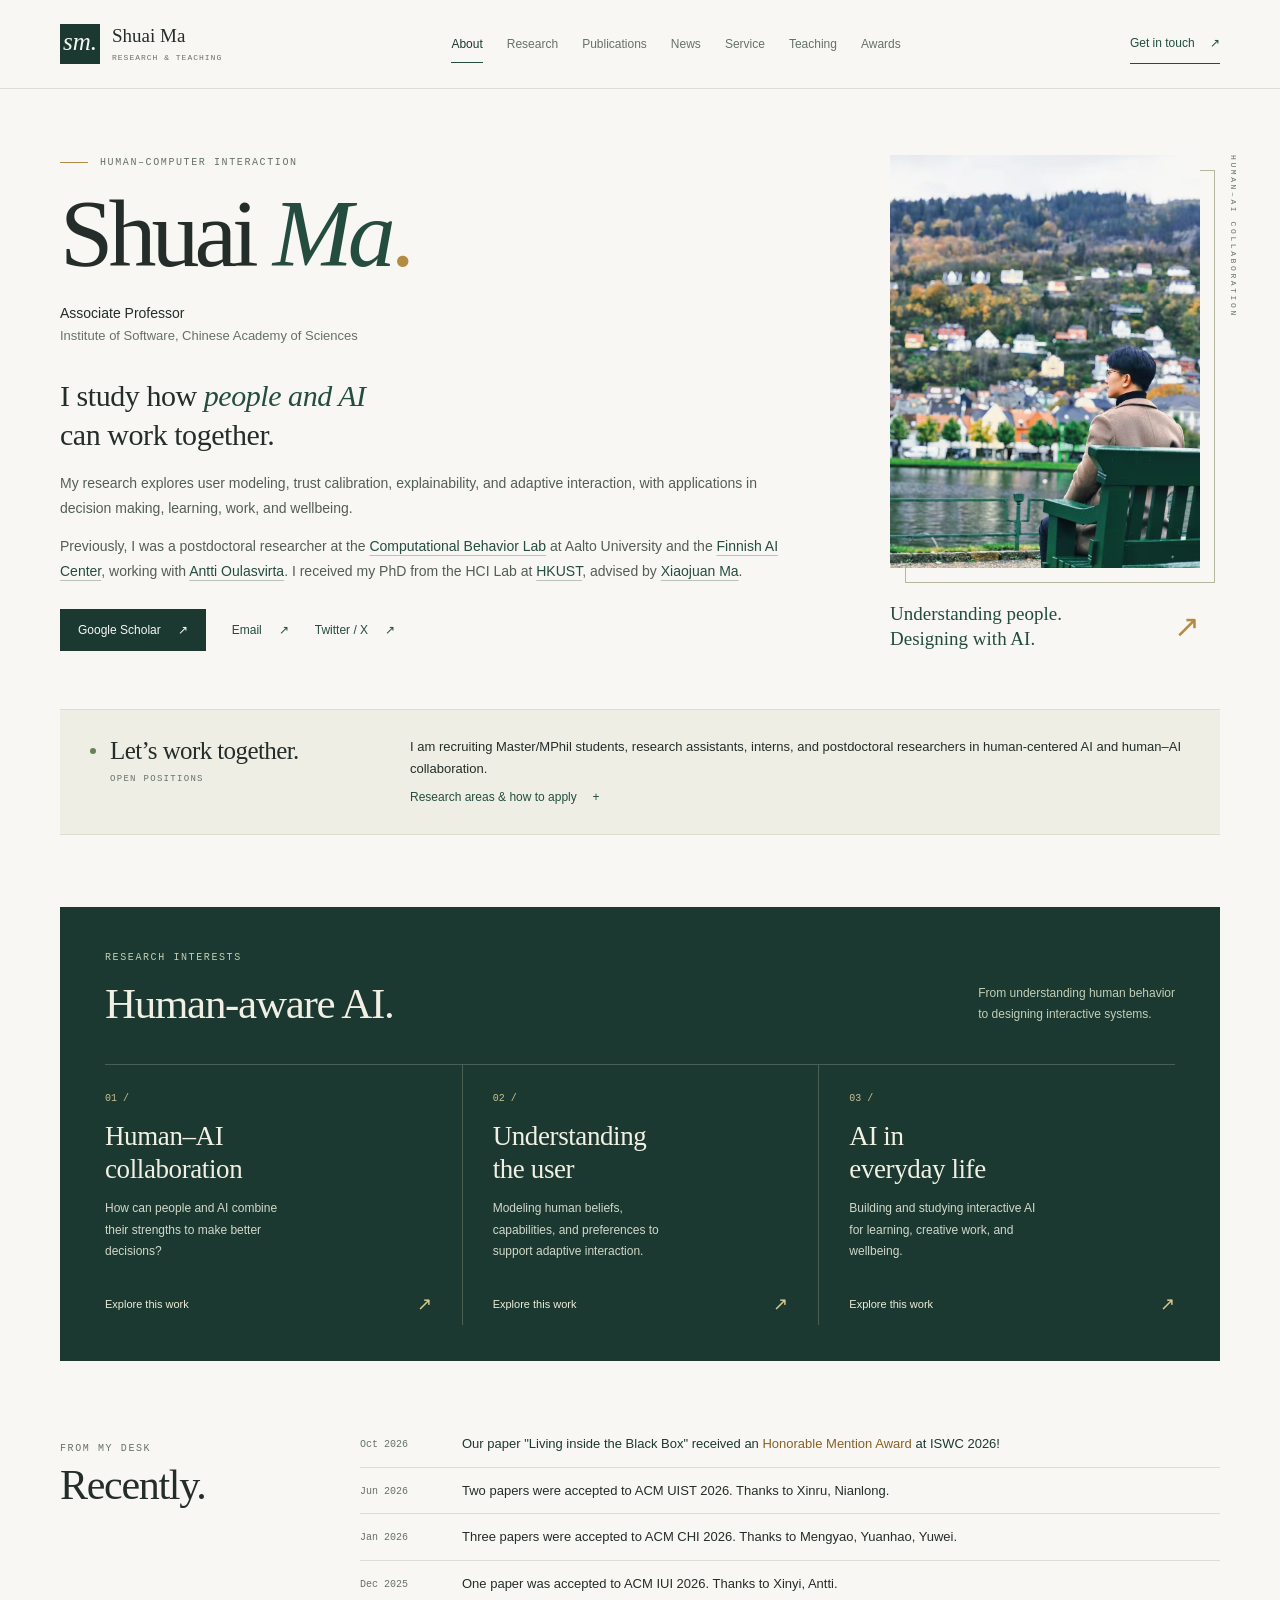
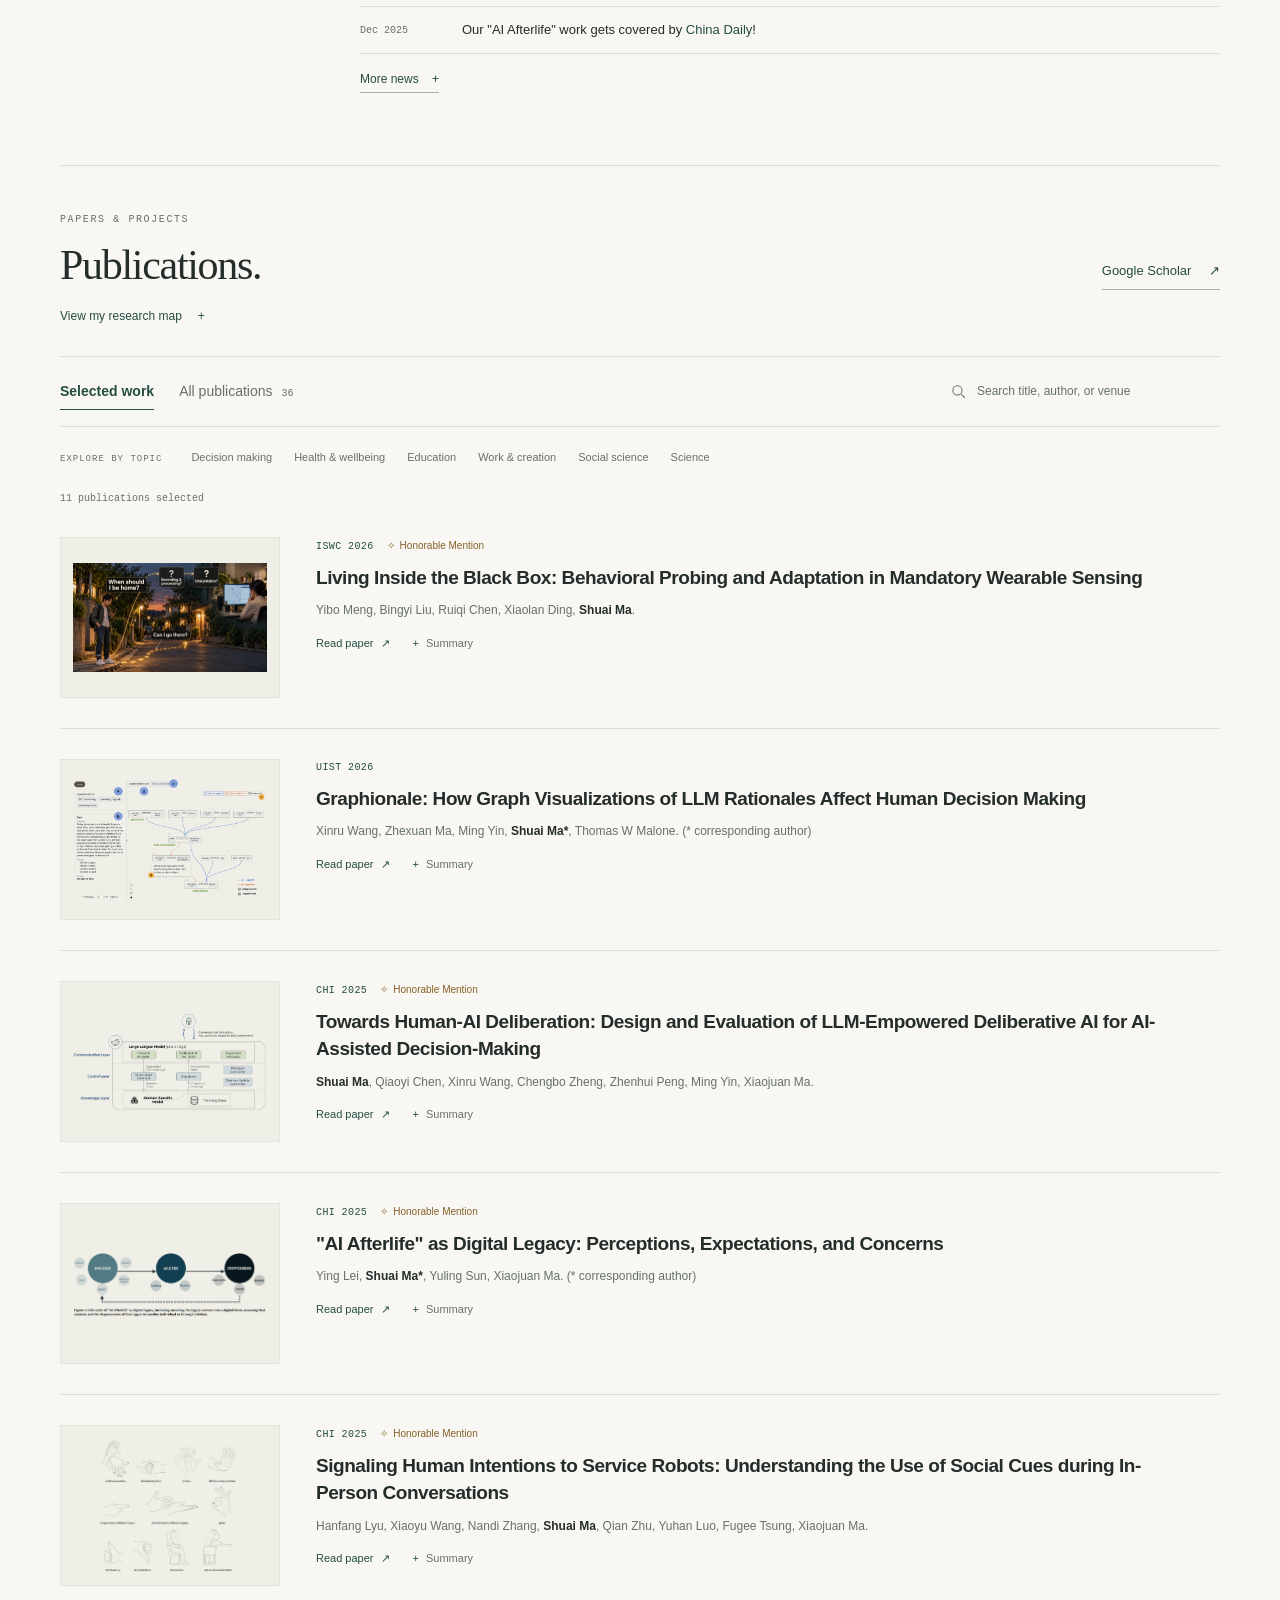
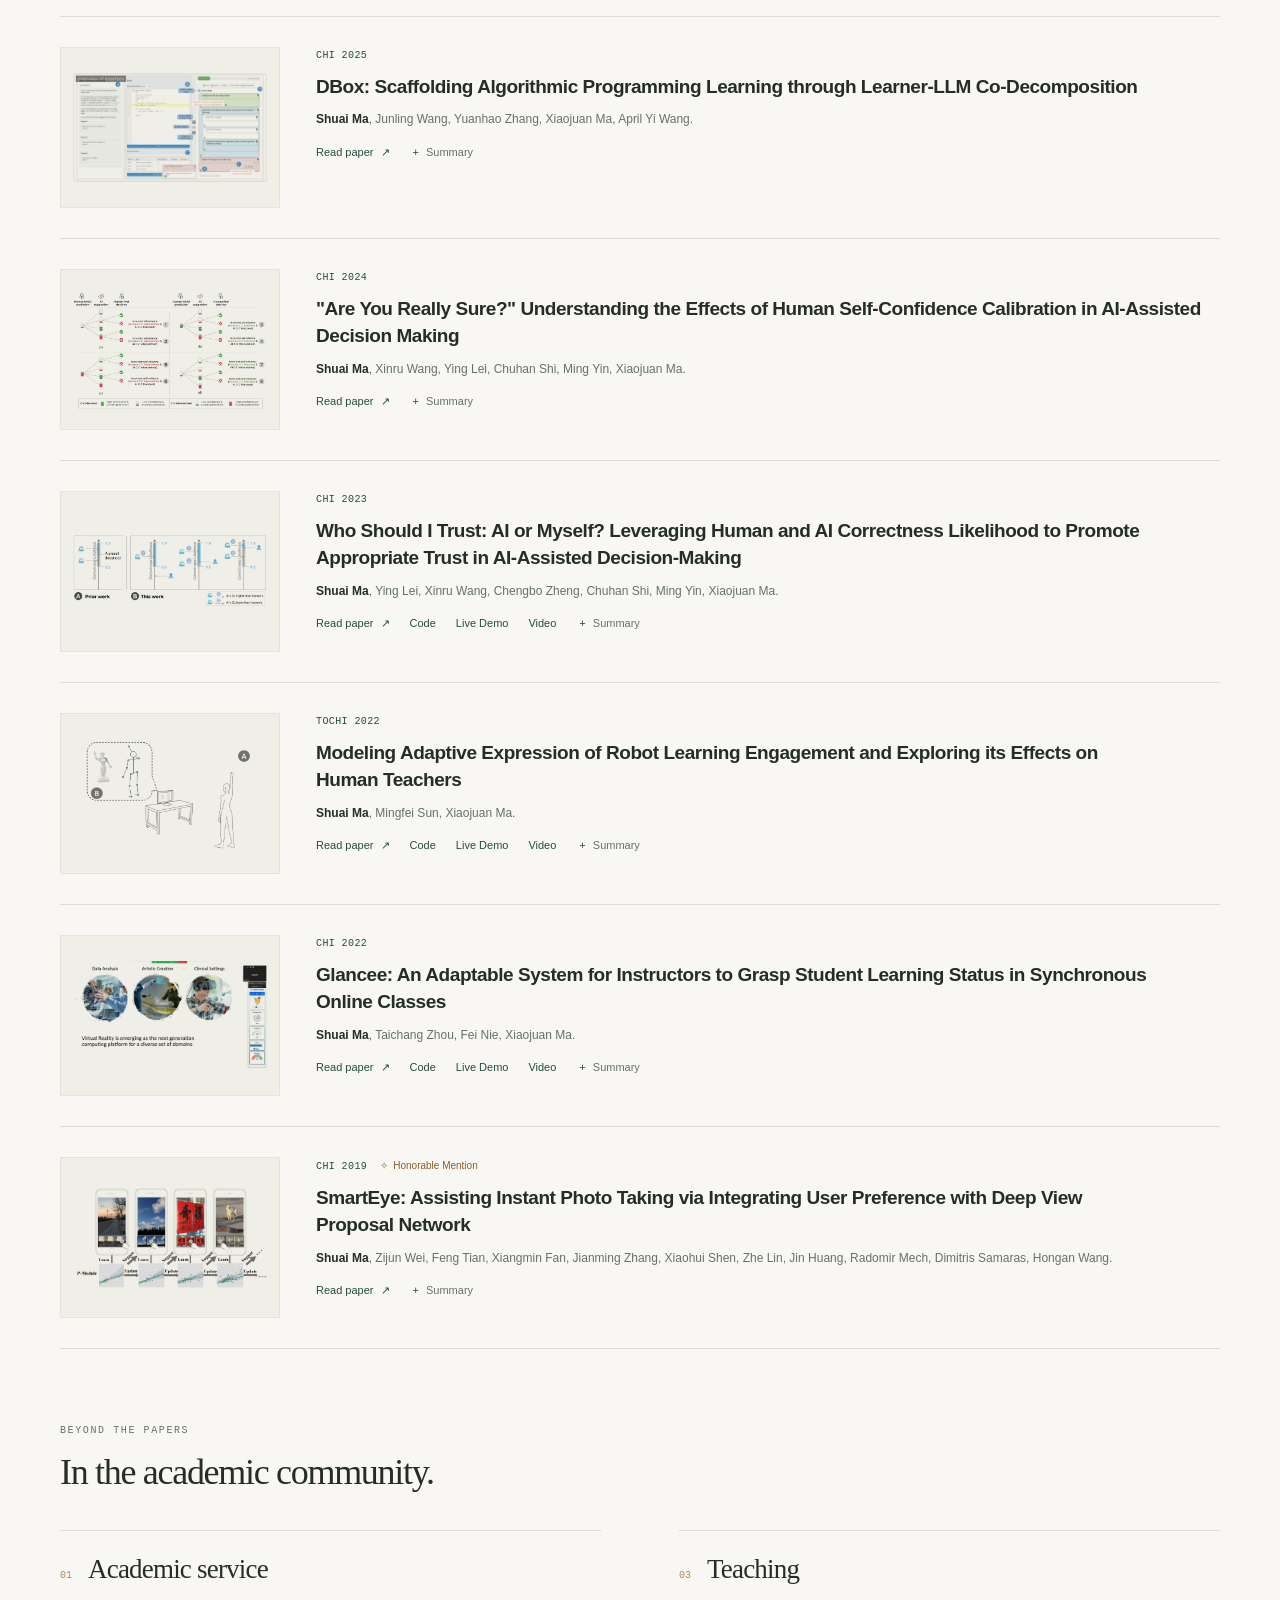
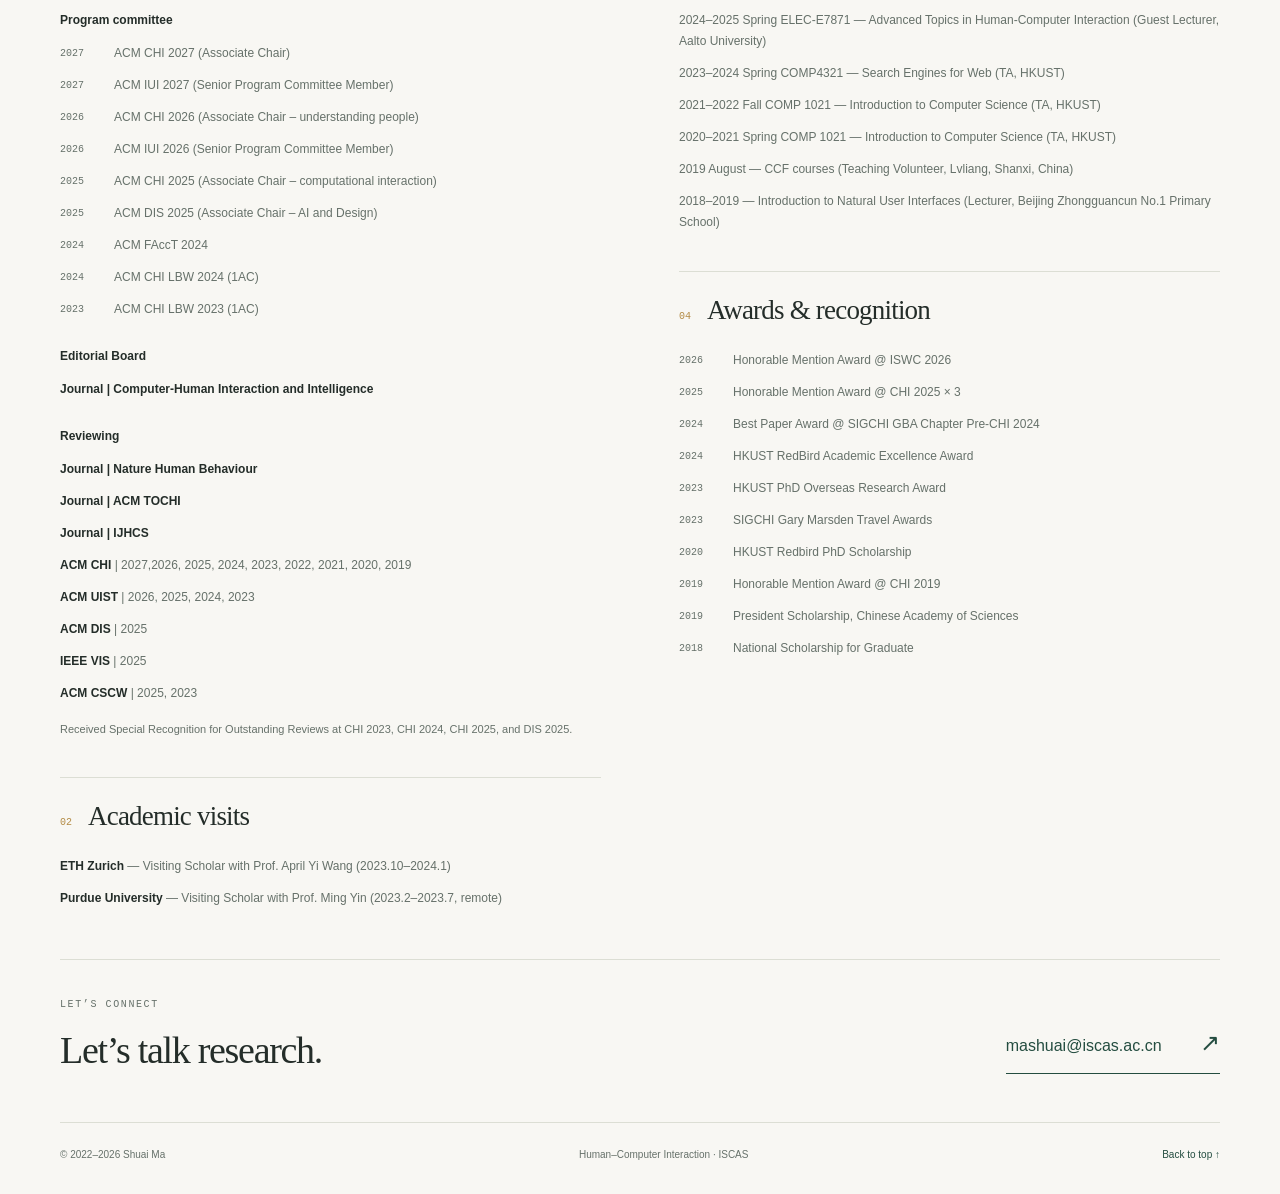
==== commit 3e85dfaf: "update review" ====
--- a/index.html
+++ b/index.html
@@ -891,6 +891,8 @@
           <div class="service-block">
             <h3>Program committee</h3>
             <ul class="simple-list">
+              <li class="dated-entry"><span class="entry-year">2027</span><span>ACM CHI 2027 (Associate Chair)</span></li>
+              <li class="dated-entry"><span class="entry-year">2027</span><span>ACM IUI 2027 (Senior Program Committee Member)</span></li>
               <li class="dated-entry"><span class="entry-year">2026</span><span>ACM CHI 2026 (Associate Chair – understanding people)</span></li>
               <li class="dated-entry"><span class="entry-year">2026</span><span>ACM IUI 2026 (Senior Program Committee Member)</span></li>
               <li class="dated-entry"><span class="entry-year">2025</span><span>ACM CHI 2025 (Associate Chair – computational interaction)</span></li>
@@ -901,12 +903,19 @@
             </ul>
           </div>
           <div class="service-block">
+            <h3>Editorial Board</h3>
+            <ul class="simple-list">
+              <li><strong>Journal | Computer-Human Interaction and Intelligence</strong></li>
+            </ul>
+          </div>
+          <div class="service-block">
             <h3>Reviewing</h3>
             <ul class="simple-list">
-              <li><strong>ACM CHI</strong> | 2026, 2025, 2024, 2023, 2022, 2021, 2020, 2019</li>
-              <li><strong>ACM TOCHI</strong> | 2025, 2024, 2023, 2022</li>
-              <li><strong>ACM UIST</strong> | 2025, 2024, 2023</li>
-              <li><strong>IJHCS</strong> | 2024, 2023</li>
+              <li><strong>Journal | Nature Human Behaviour</strong></li>
+              <li><strong>Journal | ACM TOCHI</strong></li>
+              <li><strong>Journal | IJHCS</strong></li>
+              <li><strong>ACM CHI</strong> | 2027,2026, 2025, 2024, 2023, 2022, 2021, 2020, 2019</li>
+              <li><strong>ACM UIST</strong> | 2026, 2025, 2024, 2023</li>
               <li><strong>ACM DIS</strong> | 2025</li>
               <li><strong>IEEE VIS</strong> | 2025</li>
               <li><strong>ACM CSCW</strong> | 2025, 2023</li>
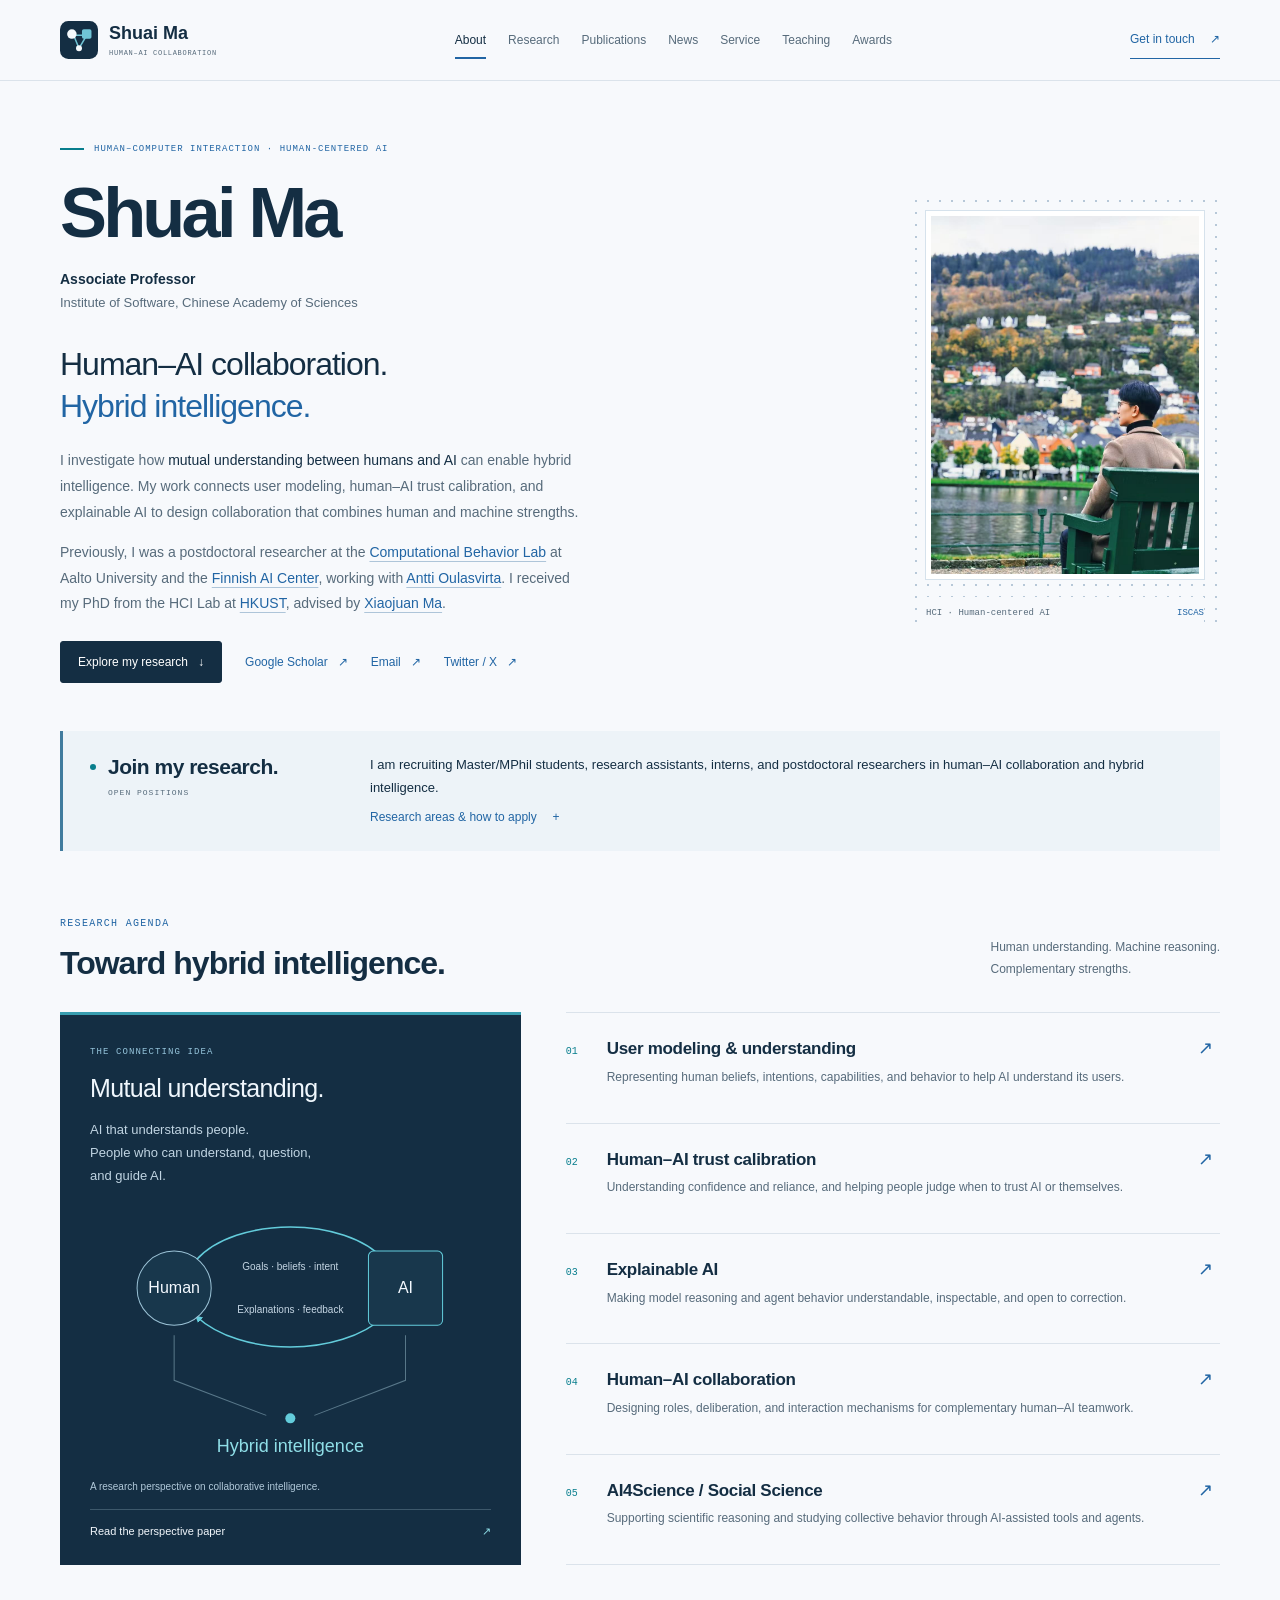
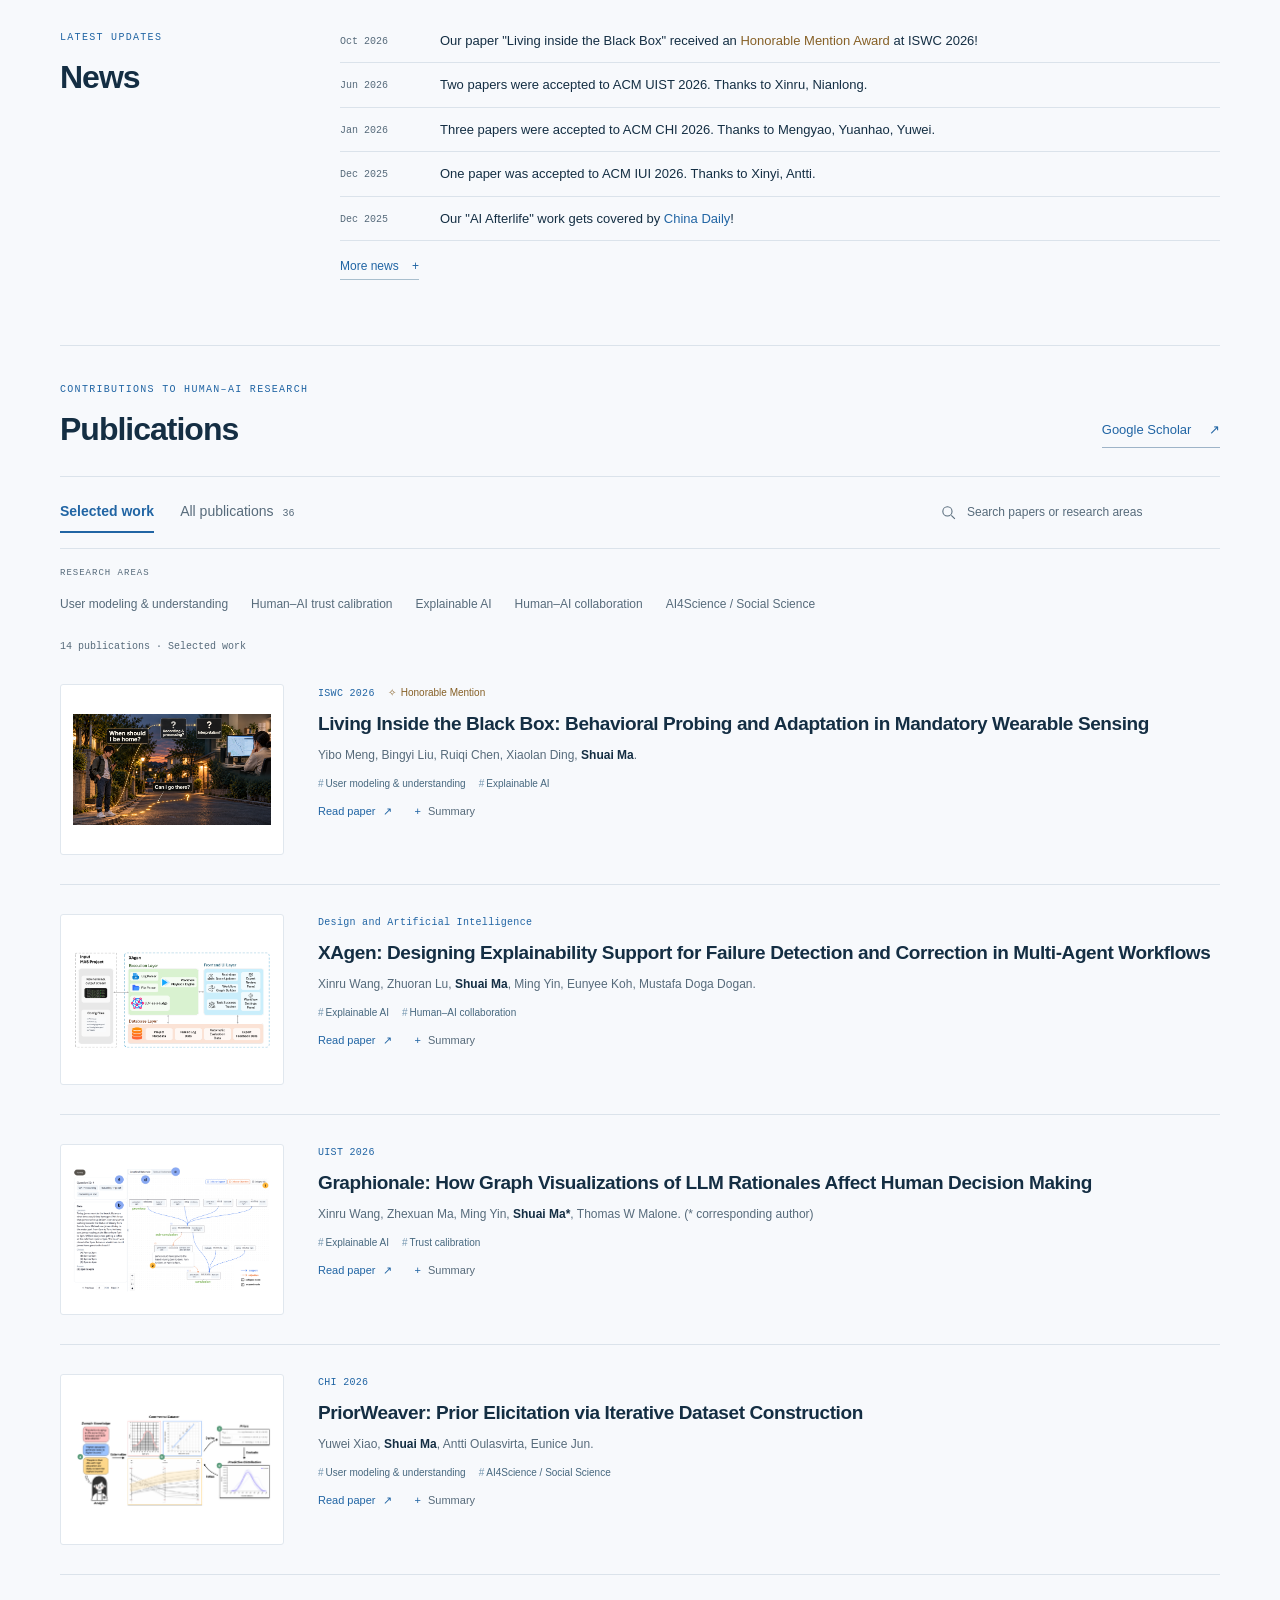
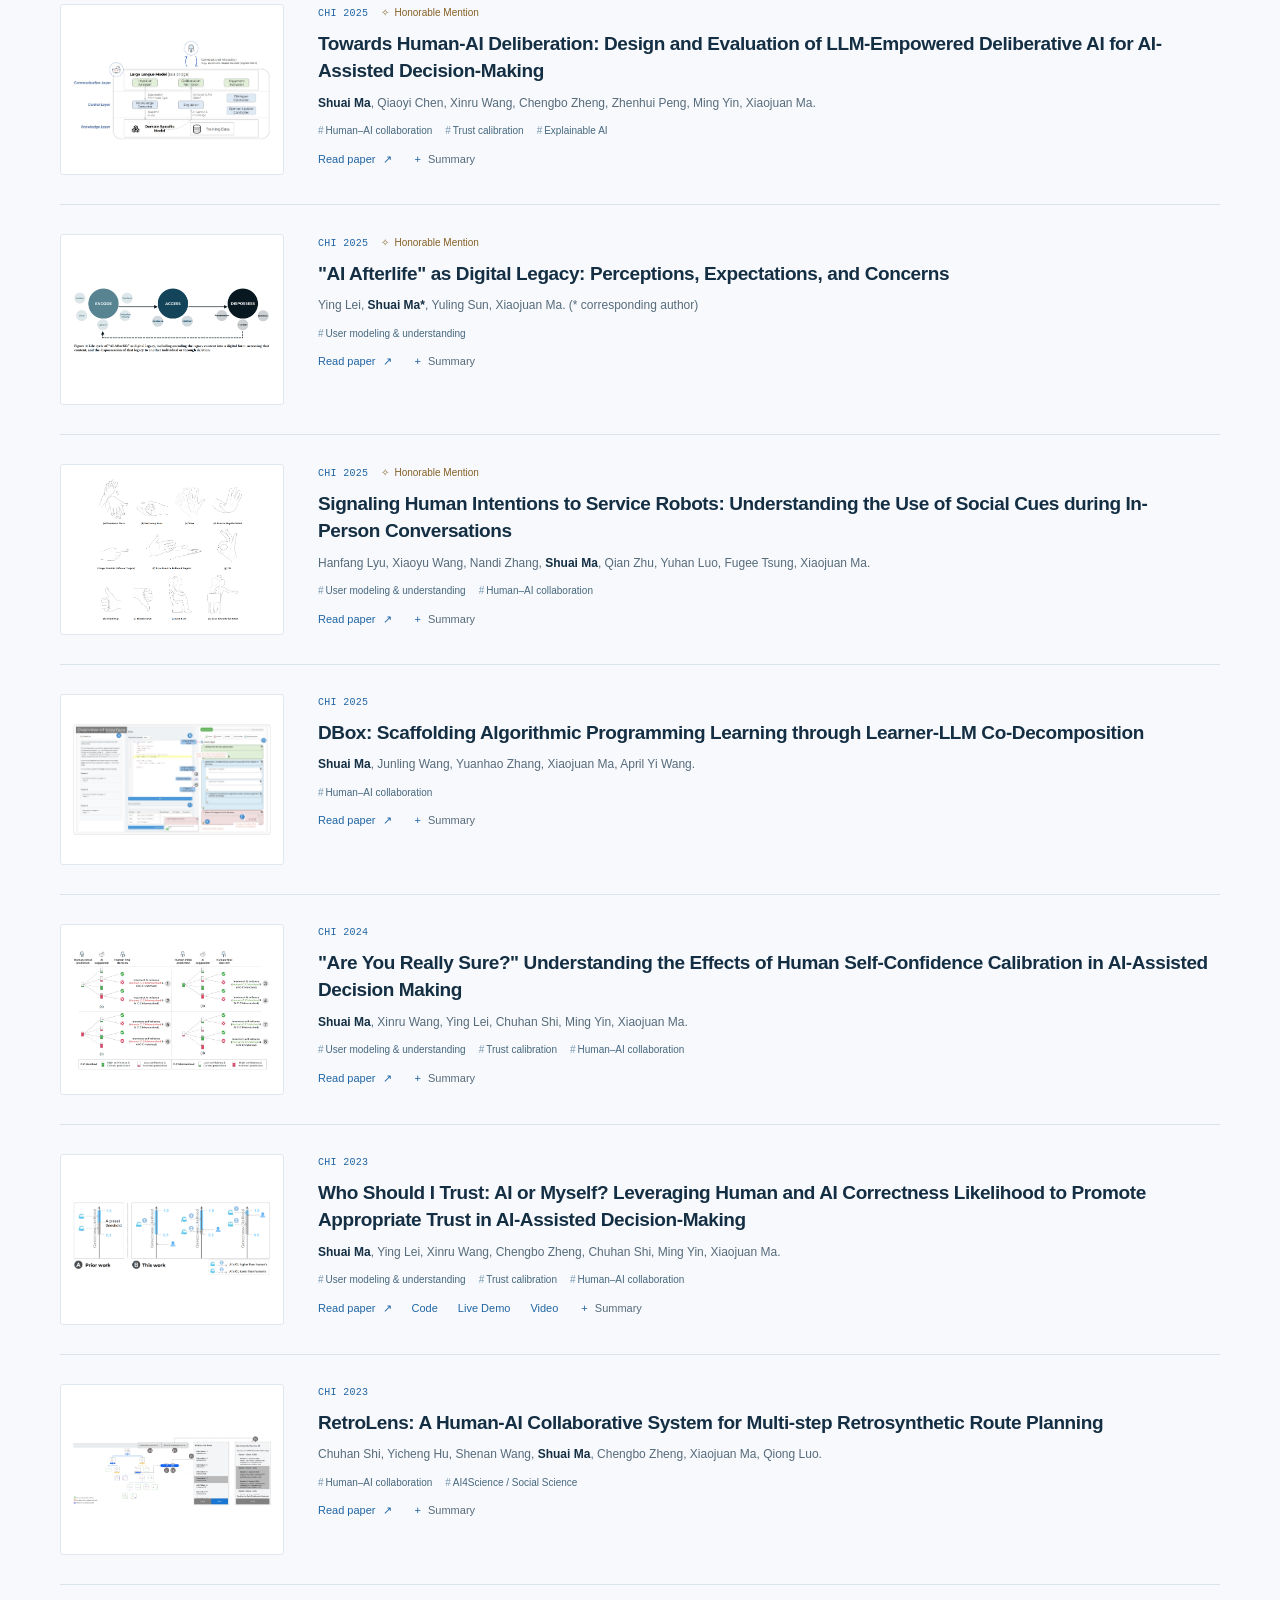
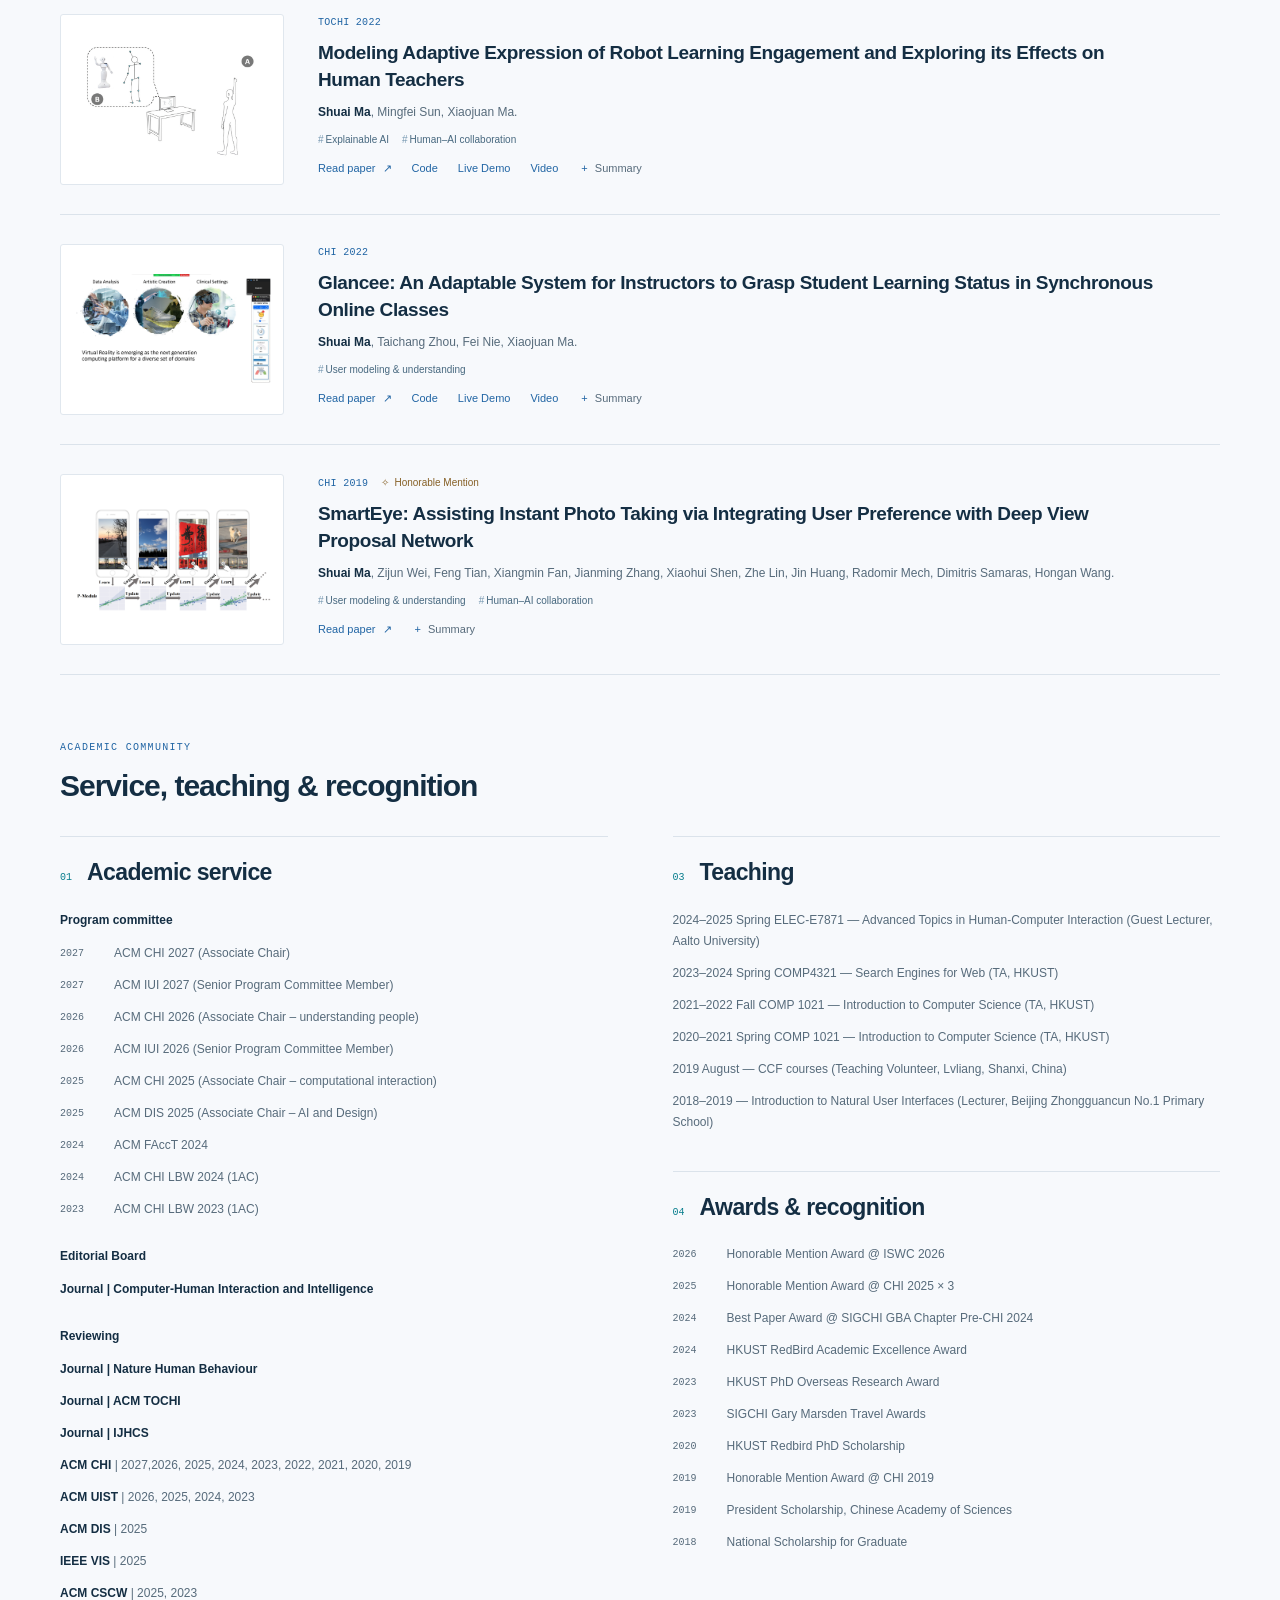
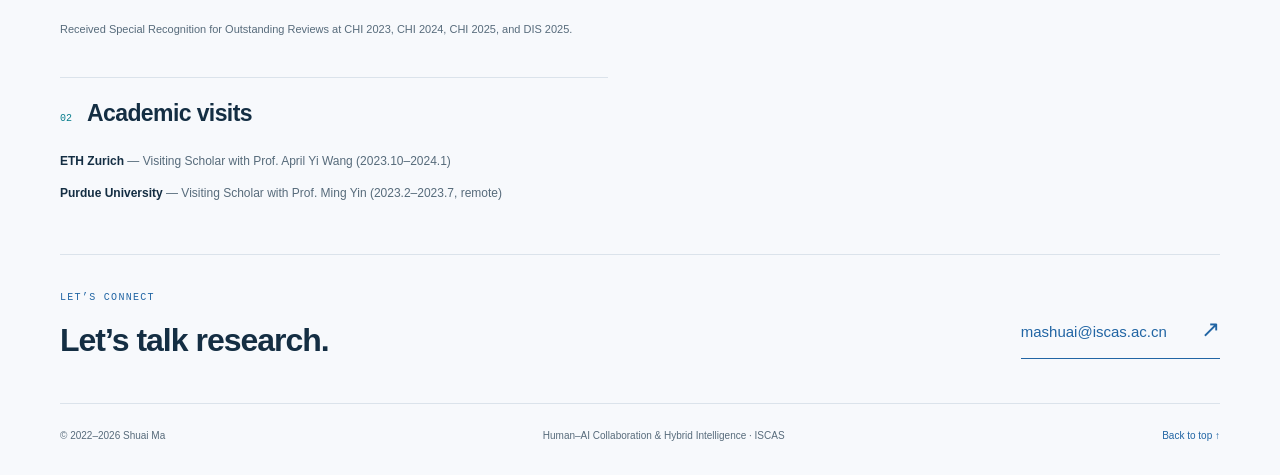
==== commit 5a0317f8: "update template" ====
--- a/index.html
+++ b/index.html
@@ -3,18 +3,18 @@
 <head>
   <meta charset="UTF-8">
   <meta name="viewport" content="width=device-width, initial-scale=1">
-  <meta name="description" content="Shuai Ma is an Associate Professor at ISCAS studying human–AI collaboration, user modeling, and human–computer interaction.">
-  <meta name="theme-color" content="#f8f7f3">
-  <title>Shuai Ma — Human–Computer Interaction</title>
-  <link rel="icon" href="./personal_webpage_files/favicon.svg" type="image/svg+xml">
-  <link rel="stylesheet" href="./personal_webpage_files/site.css">
-  <script src="./personal_webpage_files/site.js" defer></script>
+  <meta name="description" content="Shuai Ma studies human–AI collaboration and hybrid intelligence at ISCAS, with research on user modeling, trust calibration, explainable AI, and AI for scientific and social inquiry.">
+  <meta name="theme-color" content="#f7f9fc">
+  <title>Shuai Ma — Human–AI Collaboration &amp; Hybrid Intelligence</title>
+  <link rel="icon" href="./personal_webpage_files/favicon.svg?v=hybrid" type="image/svg+xml">
+  <link rel="stylesheet" href="./personal_webpage_files/site.css?v=hybrid">
+  <script src="./personal_webpage_files/site.js?v=hybrid" defer></script>
 </head>
 <body>
   <a class="skip-link" href="#main">Skip to content</a>
   <header class="site-header">
     <div class="container header-inner">
-      <a class="wordmark" href="#about" aria-label="Shuai Ma — home"><span class="monogram" aria-hidden="true">sm.</span><span>Shuai Ma<span class="wordmark-caption">RESEARCH &amp; TEACHING</span></span></a>
+      <a class="wordmark" href="#about" aria-label="Shuai Ma — home"><img class="research-symbol" src="./personal_webpage_files/favicon.svg?v=hybrid" alt="" width="38" height="38"><span>Shuai Ma<span class="wordmark-caption">HUMAN–AI COLLABORATION</span></span></a>
       <nav class="navigation" aria-label="Main navigation">
         <a href="#about" aria-current="location">About</a>
         <a href="#research">Research</a>
@@ -31,35 +31,35 @@
   <main id="main" class="container">
     <section class="about" id="about" aria-labelledby="name">
       <div class="introduction">
-        <p class="eyebrow hero-eyebrow"><span class="small-line" aria-hidden="true"></span>HUMAN–COMPUTER INTERACTION</p>
-        <h1 id="name">Shuai <em>Ma</em><span class="name-period">.</span></h1>
+        <p class="eyebrow hero-eyebrow"><span class="small-line" aria-hidden="true"></span>HUMAN–COMPUTER INTERACTION · HUMAN-CENTERED AI</p>
+        <h1 id="name">Shuai Ma</h1>
         <p class="affiliation"><strong>Associate Professor</strong><br>Institute of Software, Chinese Academy of Sciences</p>
-        <p class="research-lead">I study how <span>people and AI</span><br class="desktop-break"> can work together.</p>
+        <p class="research-lead">Human–AI collaboration.<br><span>Hybrid intelligence.</span></p>
         <div class="biography">
-          <p>My research explores user modeling, trust calibration, explainability, and adaptive interaction, with applications in decision making, learning, work, and wellbeing.</p>
+          <p>I investigate how <strong>mutual understanding between humans and AI</strong> can enable hybrid intelligence. My work connects user modeling, human–AI trust calibration, and explainable AI to design collaboration that combines human and machine strengths.</p>
           <p>Previously, I was a postdoctoral researcher at the <a href="https://cbl.aalto.fi/">Computational Behavior Lab</a> at Aalto University and the <a href="https://fcai.fi/">Finnish AI Center</a>, working with <a href="https://users.aalto.fi/~oulasvir/">Antti Oulasvirta</a>. I received my PhD from the HCI Lab at <a href="https://hkust.edu.hk/">HKUST</a>, advised by <a href="https://www.cse.ust.hk/~mxj/">Xiaojuan Ma</a>.</p>
         </div>
         <div class="contact-links" aria-label="Contact and profiles">
-          <a class="primary-link" href="https://scholar.google.com/citations?hl=en&amp;user=qajd8BYAAAAJ">Google Scholar <span aria-hidden="true">↗</span></a>
+          <a class="primary-link" href="#publications">Explore my research <span aria-hidden="true">↓</span></a>
+          <a href="https://scholar.google.com/citations?hl=en&amp;user=qajd8BYAAAAJ">Google Scholar <span aria-hidden="true">↗</span></a>
           <a href="mailto:mashuai@iscas.ac.cn">Email <span aria-hidden="true">↗</span></a>
           <a href="https://twitter.com/shuaima_hci">Twitter / X <span aria-hidden="true">↗</span></a>
         </div>
       </div>
       <figure class="portrait">
         <div class="portrait-frame"><img src="./personal_webpage_files/Me.jpg" alt="Shuai Ma sitting by the water" width="960" height="1282" fetchpriority="high"></div>
-        <figcaption><span>Understanding people.<br>Designing with AI.</span><span class="portrait-mark" aria-hidden="true">↗</span></figcaption>
-        <span class="portrait-side" aria-hidden="true">HUMAN–AI COLLABORATION</span>
+        <figcaption><span>HCI · Human-centered AI</span><span>ISCAS</span></figcaption>
       </figure>
     </section>
 
     <section class="opportunities" aria-labelledby="opportunities-title">
-      <div class="opportunities-heading"><span class="status-dot" aria-hidden="true"></span><h2 id="opportunities-title">Let’s work together.</h2><span class="opening-label">OPEN POSITIONS</span></div>
+      <div class="opportunities-heading"><span class="status-dot" aria-hidden="true"></span><h2 id="opportunities-title">Join my research.</h2><span class="opening-label">OPEN POSITIONS</span></div>
       <div class="opportunities-content">
-        <p>I am recruiting Master/MPhil students, research assistants, interns, and postdoctoral researchers in human-centered AI and human–AI collaboration.</p>
+        <p>I am recruiting Master/MPhil students, research assistants, interns, and postdoctoral researchers in human–AI collaboration and hybrid intelligence.</p>
         <details class="application-details">
           <summary>Research areas &amp; how to apply <span class="details-symbol" aria-hidden="true"></span></summary>
           <div class="application-body">
-            <p>Our interests include human-centered AI, human–AI/agent collaboration, agentic interfaces, and LLM-powered human modeling and simulation. Postdoctoral positions have no fixed headcount limit.</p>
+            <p>Our interests include user modeling and understanding, human–AI trust calibration, explainable AI, collaborative agents, and AI for scientific and social inquiry. We also study agentic interfaces and LLM-powered human modeling and simulation. Postdoctoral positions have no fixed headcount limit.</p>
             <p>Please send your CV to <a href="mailto:mashuai@iscas.ac.cn">mashuai@iscas.ac.cn</a> with the subject <span class="email-subject">[Master/RA/Postdoc Application] + Your Name</span>.</p>
           </div>
         </details>
@@ -67,19 +67,56 @@
     </section>
 
     <section class="research page-section" id="research" aria-labelledby="research-title">
-      <div class="section-heading research-heading">
-        <div><p class="eyebrow">RESEARCH INTERESTS</p><h2 id="research-title">Human-aware AI.</h2></div>
-        <p class="section-note">From understanding human behavior<br>to designing interactive systems.</p>
+      <div class="section-heading">
+        <div><p class="eyebrow">RESEARCH AGENDA</p><h2 id="research-title">Toward hybrid intelligence.</h2></div>
+        <p class="section-note">Human understanding. Machine reasoning.<br> Complementary strengths.</p>
       </div>
-      <div class="research-themes">
-        <article class="research-theme"><span class="theme-number" aria-hidden="true">01 /</span><h3>Human–AI<br> collaboration</h3><p>How can people and AI combine their strengths to make better decisions?</p><a href="#publications" data-research-filter="Decision Making">Explore this work <span aria-hidden="true">↗</span></a></article>
-        <article class="research-theme"><span class="theme-number" aria-hidden="true">02 /</span><h3>Understanding<br> the user</h3><p>Modeling human beliefs, capabilities, and preferences to support adaptive interaction.</p><a href="#publications" data-research-filter="All">Explore this work <span aria-hidden="true">↗</span></a></article>
-        <article class="research-theme"><span class="theme-number" aria-hidden="true">03 /</span><h3>AI in<br> everyday life</h3><p>Building and studying interactive AI for learning, creative work, and wellbeing.</p><a href="#publications" data-research-filter="All">Explore this work <span aria-hidden="true">↗</span></a></article>
+      <div class="research-layout">
+        <figure class="research-model">
+          <p class="model-kicker">THE CONNECTING IDEA</p>
+          <h3>Mutual understanding.</h3>
+          <p class="model-intro">AI that understands people.<br> People who can understand, question,<br> and guide AI.</p>
+          <svg class="collaboration-diagram" viewBox="0 0 400 270" role="img" aria-labelledby="diagram-title diagram-description">
+            <title id="diagram-title">Human–AI collaboration through mutual understanding</title>
+            <desc id="diagram-description">Human goals and experience connect with AI models and reasoning through a two-way exchange. Joint reasoning, calibrated trust, and complementary contributions support hybrid intelligence.</desc>
+            <defs><marker id="arrow-cyan" viewBox="0 0 10 10" refX="8" refY="5" markerWidth="5" markerHeight="5" orient="auto-start-reverse"><path d="M 0 0 L 10 5 L 0 10 z" fill="#63ccdb"/></marker></defs>
+            <path d="M106 60 C145 16 255 16 294 60" fill="none" stroke="#63ccdb" stroke-width="1.5" marker-end="url(#arrow-cyan)"/>
+            <path d="M294 116 C250 157 150 157 106 116" fill="none" stroke="#63ccdb" stroke-width="1.5" marker-end="url(#arrow-cyan)"/>
+            <circle cx="84" cy="88" r="37" fill="#18374c" stroke="#9bc2d6"/>
+            <rect x="278" y="51" width="74" height="74" rx="5" fill="#18374c" stroke="#63ccdb"/>
+            <text x="84" y="93" text-anchor="middle" class="diagram-entity">Human</text>
+            <text x="315" y="93" text-anchor="middle" class="diagram-entity">AI</text>
+            <text x="200" y="70" text-anchor="middle" class="diagram-label">Goals · beliefs · intent</text>
+            <text x="200" y="113" text-anchor="middle" class="diagram-label">Explanations · feedback</text>
+            <path d="M84 135 L84 180 L176 215 M315 135 L315 180 L224 215" fill="none" stroke="#59788a" stroke-width="1"/>
+            <circle cx="200" cy="218" r="5" fill="#63ccdb"/>
+            <text x="200" y="252" text-anchor="middle" class="diagram-result">Hybrid intelligence</text>
+          </svg>
+          <figcaption>A research perspective on collaborative intelligence.</figcaption>
+          <a class="model-paper" href="./personal_webpage_files/paper_pdf/CCCF.pdf">Read the perspective paper <span aria-hidden="true">↗</span></a>
+        </figure>
+        <div class="research-fields">
+          <a class="research-field" href="#publications" data-research-filter="User Modeling">
+            <span class="field-index" aria-hidden="true">01</span><div class="field-body"><h3>User modeling &amp; understanding</h3><p>Representing human beliefs, intentions, capabilities, and behavior to help AI understand its users.</p></div><span class="field-arrow" aria-hidden="true">↗</span>
+          </a>
+          <a class="research-field" href="#publications" data-research-filter="Trust Calibration">
+            <span class="field-index" aria-hidden="true">02</span><div class="field-body"><h3>Human–AI trust calibration</h3><p>Understanding confidence and reliance, and helping people judge when to trust AI or themselves.</p></div><span class="field-arrow" aria-hidden="true">↗</span>
+          </a>
+          <a class="research-field" href="#publications" data-research-filter="Explainable AI">
+            <span class="field-index" aria-hidden="true">03</span><div class="field-body"><h3>Explainable AI</h3><p>Making model reasoning and agent behavior understandable, inspectable, and open to correction.</p></div><span class="field-arrow" aria-hidden="true">↗</span>
+          </a>
+          <a class="research-field" href="#publications" data-research-filter="Human-AI Collaboration">
+            <span class="field-index" aria-hidden="true">04</span><div class="field-body"><h3>Human–AI collaboration</h3><p>Designing roles, deliberation, and interaction mechanisms for complementary human–AI teamwork.</p></div><span class="field-arrow" aria-hidden="true">↗</span>
+          </a>
+          <a class="research-field" href="#publications" data-research-filter="AI4Science / Social Science">
+            <span class="field-index" aria-hidden="true">05</span><div class="field-body"><h3>AI4Science / Social Science</h3><p>Supporting scientific reasoning and studying collective behavior through AI-assisted tools and agents.</p></div><span class="field-arrow" aria-hidden="true">↗</span>
+          </a>
+        </div>
       </div>
     </section>
 
     <section class="news section-row page-section" id="news" aria-labelledby="news-title">
-      <div class="section-label"><span class="eyebrow">FROM MY DESK</span><h2 id="news-title">Recently.</h2></div>
+      <div class="section-label"><span class="eyebrow">LATEST UPDATES</span><h2 id="news-title">News</h2></div>
       <div class="news-content">
         <ul class="news-list">
           <li class="news-highlight"><time datetime="2026-10">Oct 2026</time><span>Our paper "Living inside the Black Box" received an <span class="award">Honorable Mention Award</span> at ISWC 2026!</span></li>
@@ -114,39 +151,29 @@
 
     <section class="publications page-section" id="publications" aria-labelledby="publications-title">
       <div class="section-heading">
-        <div><p class="eyebrow">PAPERS &amp; PROJECTS</p><h2 id="publications-title">Publications.</h2></div>
+        <div><p class="eyebrow">CONTRIBUTIONS TO HUMAN–AI RESEARCH</p><h2 id="publications-title">Publications</h2></div>
         <a class="text-link scholar-link" href="https://scholar.google.com/citations?hl=en&amp;user=qajd8BYAAAAJ">Google Scholar <span aria-hidden="true">↗</span></a>
       </div>
-      <details class="research-overview">
-        <summary>View my research map <span class="details-symbol" aria-hidden="true"></span></summary>
-        <figure>
-          <a href="./personal_webpage_files/research_chart.png" aria-label="Open full-size research overview">
-            <img src="./personal_webpage_files/research_chart.png" alt="An overview of my research on human–AI collaboration and its application areas" width="6986" height="1650" loading="lazy" decoding="async">
-          </a>
-          <figcaption>Select the diagram to view it at full size.</figcaption>
-        </figure>
-      </details>
       <div class="publication-controls" hidden>
         <div class="publication-toolbar">
           <div class="selection-filters" role="group" aria-label="Publication selection">
             <button type="button" class="filter active" data-filter="Selected" aria-pressed="true" aria-controls="pubList">Selected work</button>
             <button type="button" class="filter" data-filter="All" aria-pressed="false" aria-controls="pubList">All publications <span class="all-count">36</span></button>
           </div>
-          <label class="publication-search"><svg aria-hidden="true" viewBox="0 0 24 24" fill="none" stroke="currentColor" stroke-width="1.5"><circle cx="10.5" cy="10.5" r="6.5"/><path d="m16 16 5 5"/></svg><span class="sr-only">Search publications by title, author, or venue</span><input id="publicationSearch" type="search" placeholder="Search title, author, or venue" autocomplete="off" aria-controls="pubList"></label>
+          <label class="publication-search"><svg aria-hidden="true" viewBox="0 0 24 24" fill="none" stroke="currentColor" stroke-width="1.5"><circle cx="10.5" cy="10.5" r="6.5"/><path d="m16 16 5 5"/></svg><span class="sr-only">Search publications by title, author, venue, or research area</span><input id="publicationSearch" type="search" placeholder="Search papers or research areas" autocomplete="off" aria-controls="pubList"></label>
         </div>
-        <div class="filter-bar" role="group" aria-label="Filter publications by topic">
-          <span class="filter-label" aria-hidden="true">EXPLORE BY TOPIC</span>
-          <button type="button" class="filter" data-filter="Decision Making" aria-pressed="false" aria-controls="pubList">Decision making</button>
-          <button type="button" class="filter" data-filter="Wellbeing" aria-pressed="false" aria-controls="pubList">Health &amp; wellbeing</button>
-          <button type="button" class="filter" data-filter="Education" aria-pressed="false" aria-controls="pubList">Education</button>
-          <button type="button" class="filter" data-filter="Work" aria-pressed="false" aria-controls="pubList">Work &amp; creation</button>
-          <button type="button" class="filter" data-filter="Social Science" aria-pressed="false" aria-controls="pubList">Social science</button>
-          <button type="button" class="filter" data-filter="Science" aria-pressed="false" aria-controls="pubList">Science</button>
+        <div class="filter-bar" role="group" aria-label="Filter publications by research area">
+          <span class="filter-label" aria-hidden="true">RESEARCH AREAS</span>
+          <button type="button" class="filter" data-filter="User Modeling" aria-pressed="false" aria-controls="pubList">User modeling &amp; understanding</button>
+          <button type="button" class="filter" data-filter="Trust Calibration" aria-pressed="false" aria-controls="pubList">Human–AI trust calibration</button>
+          <button type="button" class="filter" data-filter="Explainable AI" aria-pressed="false" aria-controls="pubList">Explainable AI</button>
+          <button type="button" class="filter" data-filter="Human-AI Collaboration" aria-pressed="false" aria-controls="pubList">Human–AI collaboration</button>
+          <button type="button" class="filter" data-filter="AI4Science / Social Science" aria-pressed="false" aria-controls="pubList">AI4Science / Social Science</button>
         </div>
         <p class="publication-count" id="publicationCount" role="status" aria-live="polite" aria-atomic="true"></p>
       </div>
       <div class="pub-list" id="pubList">
-        <article class="publication" data-category="All">
+        <article class="publication" data-category="All,Human-AI Collaboration">
           <div class="pub-media"><img loading="lazy" decoding="async" src="./personal_webpage_files/paper_teaser/FANVERSE.png" alt="FANVERSE: Exploring and Extending Branching Story Universes Across Canon and Fan Fiction"></div>
           <div class="pub-content">
             <div class="pub-topline">
@@ -154,6 +181,7 @@
             </div>
             <h3 class="pub-title"><a href="./personal_webpage_files/paper_pdf/FANVERSE.pdf">FANVERSE: Exploring and Extending Branching Story Universes Across Canon and Fan Fiction</a></h3>
             <p class="pub-authors">Lingyi Long, Xian Li, <strong>Shuai Ma</strong>, Yi Wang, Zhuoran Lu.</p>
+            <div class="pub-topics" aria-label="Research areas"><a href="#publications" data-research-filter="Human-AI Collaboration">Human–AI collaboration</a></div>
             <div class="pub-resources">
               <div class="pub-links">
                 <a href="./personal_webpage_files/paper_pdf/FANVERSE.pdf">Read paper <span aria-hidden="true">↗</span></a>
@@ -166,7 +194,7 @@
           </div>
         </article>
 
-        <article class="publication" data-category="All, Wellbeing, Selected">
+        <article class="publication" data-category="All,Selected,User Modeling,Explainable AI">
           <div class="pub-media"><img loading="lazy" decoding="async" src="./personal_webpage_files/paper_teaser/Blackbox.png" alt="Living Inside the Black Box: Behavioral Probing and Adaptation in Mandatory Wearable Sensing"></div>
           <div class="pub-content">
             <div class="pub-topline">
@@ -175,6 +203,7 @@
             </div>
             <h3 class="pub-title"><a href="./personal_webpage_files/paper_pdf/Living inside Blackbox.pdf">Living Inside the Black Box: Behavioral Probing and Adaptation in Mandatory Wearable Sensing</a></h3>
             <p class="pub-authors">Yibo Meng, Bingyi Liu, Ruiqi Chen, Xiaolan Ding, <strong>Shuai Ma</strong>.</p>
+            <div class="pub-topics" aria-label="Research areas"><a href="#publications" data-research-filter="User Modeling">User modeling &amp; understanding</a><a href="#publications" data-research-filter="Explainable AI">Explainable AI</a></div>
             <div class="pub-resources">
               <div class="pub-links">
                 <a href="./personal_webpage_files/paper_pdf/Living inside Blackbox.pdf">Read paper <span aria-hidden="true">↗</span></a>
@@ -187,7 +216,7 @@
           </div>
         </article>
 
-        <article class="publication" data-category="All, Decision Making">
+        <article class="publication" data-category="All,Selected,Explainable AI,Human-AI Collaboration">
           <div class="pub-media"><img loading="lazy" decoding="async" src="./personal_webpage_files/paper_teaser/XAgen.png" alt="XAgen: Designing Explainability Support for Failure Detection and Correction in Multi-Agent Workflows"></div>
           <div class="pub-content">
             <div class="pub-topline">
@@ -195,6 +224,7 @@
             </div>
             <h3 class="pub-title"><a href="./personal_webpage_files/paper_pdf/XAgen.pdf">XAgen: Designing Explainability Support for Failure Detection and Correction in Multi-Agent Workflows</a></h3>
             <p class="pub-authors">Xinru Wang, Zhuoran Lu, <strong>Shuai Ma</strong>, Ming Yin, Eunyee Koh, Mustafa Doga Dogan.</p>
+            <div class="pub-topics" aria-label="Research areas"><a href="#publications" data-research-filter="Explainable AI">Explainable AI</a><a href="#publications" data-research-filter="Human-AI Collaboration">Human–AI collaboration</a></div>
             <div class="pub-resources">
               <div class="pub-links">
                 <a href="./personal_webpage_files/paper_pdf/XAgen.pdf">Read paper <span aria-hidden="true">↗</span></a>
@@ -207,7 +237,7 @@
           </div>
         </article>
 
-        <article class="publication" data-category="All">
+        <article class="publication" data-category="All,User Modeling">
           <div class="pub-media"><img loading="lazy" decoding="async" src="./personal_webpage_files/paper_teaser/fortunetelling.png" alt="Understanding Fortunetelling with Large Language Models in China: User Practices, Perceptions, and Impacts on Beliefs and Decisions"></div>
           <div class="pub-content">
             <div class="pub-topline">
@@ -215,6 +245,7 @@
             </div>
             <h3 class="pub-title"><a href="./personal_webpage_files/paper_pdf/fortunetelling.pdf">Understanding Fortunetelling with Large Language Models in China: User Practices, Perceptions, and Impacts on Beliefs and Decisions</a></h3>
             <p class="pub-authors">Xueer Lin, Chenyu Li, <strong>Shuai Ma</strong>, Yuhan Lyu, and Zhenhui Peng.</p>
+            <div class="pub-topics" aria-label="Research areas"><a href="#publications" data-research-filter="User Modeling">User modeling &amp; understanding</a></div>
             <div class="pub-resources">
               <div class="pub-links">
                 <a href="./personal_webpage_files/paper_pdf/fortunetelling.pdf">Read paper <span aria-hidden="true">↗</span></a>
@@ -227,7 +258,7 @@
           </div>
         </article>
 
-        <article class="publication" data-category="Selected, All">
+        <article class="publication" data-category="All,Selected,Explainable AI,Trust Calibration">
           <div class="pub-media"><img loading="lazy" decoding="async" src="./personal_webpage_files/paper_teaser/graphionale.png" alt="Graphionale: How Graph Visualizations of LLM Rationales Affect Human Decision Making"></div>
           <div class="pub-content">
             <div class="pub-topline">
@@ -235,6 +266,7 @@
             </div>
             <h3 class="pub-title"><a href="./personal_webpage_files/paper_pdf/graphionale.pdf">Graphionale: How Graph Visualizations of LLM Rationales Affect Human Decision Making</a></h3>
             <p class="pub-authors">Xinru Wang, Zhexuan Ma, Ming Yin, <strong>Shuai Ma*</strong>, Thomas W Malone. (* corresponding author)</p>
+            <div class="pub-topics" aria-label="Research areas"><a href="#publications" data-research-filter="Explainable AI">Explainable AI</a><a href="#publications" data-research-filter="Trust Calibration">Trust calibration</a></div>
             <div class="pub-resources">
               <div class="pub-links">
                 <a href="./personal_webpage_files/paper_pdf/graphionale.pdf">Read paper <span aria-hidden="true">↗</span></a>
@@ -247,7 +279,7 @@
           </div>
         </article>
 
-        <article class="publication" data-category="All">
+        <article class="publication" data-category="All,Human-AI Collaboration">
           <div class="pub-media"><img loading="lazy" decoding="async" src="./personal_webpage_files/paper_teaser/surpassing.png" alt="Surpassing Human Wrist Constraints: Dexterity-Enhanced Techniques for Teleoperated Robotic Manipulation"></div>
           <div class="pub-content">
             <div class="pub-topline">
@@ -255,6 +287,7 @@
             </div>
             <h3 class="pub-title"><a href="./personal_webpage_files/paper_pdf/surpassing.pdf">Surpassing Human Wrist Constraints: Dexterity-Enhanced Techniques for Teleoperated Robotic Manipulation</a></h3>
             <p class="pub-authors">Luyao Shen, Yihong Zhang, Qiyuan Song, Jiannan Li, Tianren Luo, <strong>Shuai Ma</strong>, Wei Sun, Yulong Bian, Jin Huang, Teng Han, Nianlong Li, Feng Tian.</p>
+            <div class="pub-topics" aria-label="Research areas"><a href="#publications" data-research-filter="Human-AI Collaboration">Human–AI collaboration</a></div>
             <div class="pub-resources">
               <div class="pub-links">
                 <a href="./personal_webpage_files/paper_pdf/surpassing.pdf">Read paper <span aria-hidden="true">↗</span></a>
@@ -267,7 +300,7 @@
           </div>
         </article>
 
-        <article class="publication" data-category="Human-AI Collaboration,All,Work">
+        <article class="publication" data-category="All,User Modeling,Human-AI Collaboration">
           <div class="pub-media"><img loading="lazy" decoding="async" src="./personal_webpage_files/paper_teaser/APE.png" alt="Adaptive Prompt Elicitation for Text-to-Image Generation"></div>
           <div class="pub-content">
             <div class="pub-topline">
@@ -275,6 +308,7 @@
             </div>
             <h3 class="pub-title"><a href="./personal_webpage_files/paper_pdf/APE.pdf">Adaptive Prompt Elicitation for Text-to-Image Generation</a></h3>
             <p class="pub-authors">Xinyi Wen, Lena Hegemann, Xiaofu Jin, <strong>Shuai Ma</strong>, Antti Oulasvirta.</p>
+            <div class="pub-topics" aria-label="Research areas"><a href="#publications" data-research-filter="User Modeling">User modeling &amp; understanding</a><a href="#publications" data-research-filter="Human-AI Collaboration">Human–AI collaboration</a></div>
             <div class="pub-resources">
               <div class="pub-links">
                 <a href="./personal_webpage_files/paper_pdf/APE.pdf">Read paper <span aria-hidden="true">↗</span></a>
@@ -287,7 +321,7 @@
           </div>
         </article>
 
-        <article class="publication" data-category="Human-AI Collaboration,All">
+        <article class="publication" data-category="All,Selected,User Modeling,AI4Science / Social Science">
           <div class="pub-media"><img loading="lazy" decoding="async" src="./personal_webpage_files/paper_teaser/PriorWeaver.png" alt="PriorWeaver: Prior Elicitation via Iterative Dataset Construction"></div>
           <div class="pub-content">
             <div class="pub-topline">
@@ -295,6 +329,7 @@
             </div>
             <h3 class="pub-title"><a href="./personal_webpage_files/paper_pdf/PriorWeaver.pdf">PriorWeaver: Prior Elicitation via Iterative Dataset Construction</a></h3>
             <p class="pub-authors">Yuwei Xiao, <strong>Shuai Ma</strong>, Antti Oulasvirta, Eunice Jun.</p>
+            <div class="pub-topics" aria-label="Research areas"><a href="#publications" data-research-filter="User Modeling">User modeling &amp; understanding</a><a href="#publications" data-research-filter="AI4Science / Social Science">AI4Science / Social Science</a></div>
             <div class="pub-resources">
               <div class="pub-links">
                 <a href="./personal_webpage_files/paper_pdf/PriorWeaver.pdf">Read paper <span aria-hidden="true">↗</span></a>
@@ -307,7 +342,7 @@
           </div>
         </article>
 
-        <article class="publication" data-category="Human-AI Collaboration,All,Wellbeing,Social Science">
+        <article class="publication" data-category="All,User Modeling,AI4Science / Social Science">
           <div class="pub-media"><img loading="lazy" decoding="async" src="./personal_webpage_files/paper_teaser/Echo_of_norms.png" alt="Echoes of Norms: Investigating Counterspeech Bots&#x27; Influence on Bystanders in Online Communities"></div>
           <div class="pub-content">
             <div class="pub-topline">
@@ -315,6 +350,7 @@
             </div>
             <h3 class="pub-title"><a href="./personal_webpage_files/paper_pdf/Echoes_of_Norms.pdf">Echoes of Norms: Investigating Counterspeech Bots' Influence on Bystanders in Online Communities</a></h3>
             <p class="pub-authors">Mengyao Wang, <strong>Shuai Ma</strong>, Nuo Li, Peng Zhang, Chenxin Li, Ning Gu, Tun Lu.</p>
+            <div class="pub-topics" aria-label="Research areas"><a href="#publications" data-research-filter="User Modeling">User modeling &amp; understanding</a><a href="#publications" data-research-filter="AI4Science / Social Science">AI4Science / Social Science</a></div>
             <div class="pub-resources">
               <div class="pub-links">
                 <a href="./personal_webpage_files/paper_pdf/Echoes_of_Norms.pdf">Read paper <span aria-hidden="true">↗</span></a>
@@ -327,7 +363,7 @@
           </div>
         </article>
 
-        <article class="publication" data-category="Human-AI Collaboration,All,Social Science">
+        <article class="publication" data-category="All,Human-AI Collaboration,AI4Science / Social Science">
           <div class="pub-media"><img loading="lazy" decoding="async" src="./personal_webpage_files/paper_teaser/Digdeeper.png" alt="&quot;Shall We Dig Deeper?&quot;: Designing and Evaluating Strategies for LLM Agents to Advance Knowledge Co-Construction in Asynchronous Online Discussions"></div>
           <div class="pub-content">
             <div class="pub-topline">
@@ -335,6 +371,7 @@
             </div>
             <h3 class="pub-title"><a href="./personal_webpage_files/paper_pdf/DigDeeper.pdf">"Shall We Dig Deeper?": Designing and Evaluating Strategies for LLM Agents to Advance Knowledge Co-Construction in Asynchronous Online Discussions</a></h3>
             <p class="pub-authors">Yuanhao Zhang, Wenbo Li, Xiaoyu Wang, Kangyu Yuan, <strong>Shuai Ma</strong>, Xiaojuan Ma.</p>
+            <div class="pub-topics" aria-label="Research areas"><a href="#publications" data-research-filter="Human-AI Collaboration">Human–AI collaboration</a><a href="#publications" data-research-filter="AI4Science / Social Science">AI4Science / Social Science</a></div>
             <div class="pub-resources">
               <div class="pub-links">
                 <a href="./personal_webpage_files/paper_pdf/DigDeeper.pdf">Read paper <span aria-hidden="true">↗</span></a>
@@ -347,7 +384,7 @@
           </div>
         </article>
 
-        <article class="publication" data-category="Decision Making,Human-AI Collaboration,All,Wellbeing">
+        <article class="publication" data-category="All,User Modeling,Human-AI Collaboration">
           <div class="pub-media"><img loading="lazy" decoding="async" src="./personal_webpage_files/paper_teaser/TCM.png" alt="When Traditional Medicine Meets AI: Critical Considerations for AI-Empowered Clinical Support in Traditional Medicine"></div>
           <div class="pub-content">
             <div class="pub-topline">
@@ -355,6 +392,7 @@
             </div>
             <h3 class="pub-title"><a href="./personal_webpage_files/paper_pdf/TCM_CSCW.pdf">When Traditional Medicine Meets AI: Critical Considerations for AI-Empowered Clinical Support in Traditional Medicine</a></h3>
             <p class="pub-authors">Yuling Sun, Wenjing Yue, Xiaofu Jin, <strong>Shuai Ma</strong>, Xiaojuan Ma, Xiaoling Wang.</p>
+            <div class="pub-topics" aria-label="Research areas"><a href="#publications" data-research-filter="User Modeling">User modeling &amp; understanding</a><a href="#publications" data-research-filter="Human-AI Collaboration">Human–AI collaboration</a></div>
             <div class="pub-resources">
               <div class="pub-links">
                 <a href="./personal_webpage_files/paper_pdf/TCM_CSCW.pdf">Read paper <span aria-hidden="true">↗</span></a>
@@ -367,7 +405,7 @@
           </div>
         </article>
 
-        <article class="publication" data-category="Decision Making,Human-AI Collaboration,All,Selected">
+        <article class="publication" data-category="All,Selected,Human-AI Collaboration,Trust Calibration,Explainable AI">
           <div class="pub-media"><img loading="lazy" decoding="async" src="./personal_webpage_files/paper_teaser/deliberation.png" alt="Towards Human-AI Deliberation: Design and Evaluation of LLM-Empowered Deliberative AI for AI-Assisted Decision-Making"></div>
           <div class="pub-content">
             <div class="pub-topline">
@@ -376,6 +414,7 @@
             </div>
             <h3 class="pub-title"><a href="./personal_webpage_files/paper_pdf/Human-AI Deliberation.pdf">Towards Human-AI Deliberation: Design and Evaluation of LLM-Empowered Deliberative AI for AI-Assisted Decision-Making</a></h3>
             <p class="pub-authors"><strong>Shuai Ma</strong>, Qiaoyi Chen, Xinru Wang, Chengbo Zheng, Zhenhui Peng, Ming Yin, Xiaojuan Ma.</p>
+            <div class="pub-topics" aria-label="Research areas"><a href="#publications" data-research-filter="Human-AI Collaboration">Human–AI collaboration</a><a href="#publications" data-research-filter="Trust Calibration">Trust calibration</a><a href="#publications" data-research-filter="Explainable AI">Explainable AI</a></div>
             <div class="pub-resources">
               <div class="pub-links">
                 <a href="./personal_webpage_files/paper_pdf/Human-AI Deliberation.pdf">Read paper <span aria-hidden="true">↗</span></a>
@@ -388,7 +427,7 @@
           </div>
         </article>
 
-        <article class="publication" data-category="Selected, All,Wellbeing">
+        <article class="publication" data-category="All,Selected,User Modeling">
           <div class="pub-media"><img loading="lazy" decoding="async" src="./personal_webpage_files/paper_teaser/AI_afterlife.png" alt="&quot;AI Afterlife&quot; as Digital Legacy: Perceptions, Expectations, and Concerns"></div>
           <div class="pub-content">
             <div class="pub-topline">
@@ -397,6 +436,7 @@
             </div>
             <h3 class="pub-title"><a href="./personal_webpage_files/paper_pdf/AI_Afterlife.pdf">"AI Afterlife" as Digital Legacy: Perceptions, Expectations, and Concerns</a></h3>
             <p class="pub-authors">Ying Lei, <strong>Shuai Ma*</strong>, Yuling Sun, Xiaojuan Ma. (* corresponding author)</p>
+            <div class="pub-topics" aria-label="Research areas"><a href="#publications" data-research-filter="User Modeling">User modeling &amp; understanding</a></div>
             <div class="pub-resources">
               <div class="pub-links">
                 <a href="./personal_webpage_files/paper_pdf/AI_Afterlife.pdf">Read paper <span aria-hidden="true">↗</span></a>
@@ -409,7 +449,7 @@
           </div>
         </article>
 
-        <article class="publication" data-category="Selected, All">
+        <article class="publication" data-category="All,Selected,User Modeling,Human-AI Collaboration">
           <div class="pub-media"><img loading="lazy" decoding="async" src="./personal_webpage_files/paper_teaser/Signal_human_intention.png" alt="Signaling Human Intentions to Service Robots: Understanding the Use of Social Cues during In-Person Conversations"></div>
           <div class="pub-content">
             <div class="pub-topline">
@@ -418,6 +458,7 @@
             </div>
             <h3 class="pub-title"><a href="./personal_webpage_files/paper_pdf/Signaling Human Intentions.pdf">Signaling Human Intentions to Service Robots: Understanding the Use of Social Cues during In-Person Conversations</a></h3>
             <p class="pub-authors">Hanfang Lyu, Xiaoyu Wang, Nandi Zhang, <strong>Shuai Ma</strong>, Qian Zhu, Yuhan Luo, Fugee Tsung, Xiaojuan Ma.</p>
+            <div class="pub-topics" aria-label="Research areas"><a href="#publications" data-research-filter="User Modeling">User modeling &amp; understanding</a><a href="#publications" data-research-filter="Human-AI Collaboration">Human–AI collaboration</a></div>
             <div class="pub-resources">
               <div class="pub-links">
                 <a href="./personal_webpage_files/paper_pdf/Signaling Human Intentions.pdf">Read paper <span aria-hidden="true">↗</span></a>
@@ -430,7 +471,7 @@
           </div>
         </article>
 
-        <article class="publication" data-category="All,Selected,Education">
+        <article class="publication" data-category="All,Selected,Human-AI Collaboration">
           <div class="pub-media"><img loading="lazy" decoding="async" src="./personal_webpage_files/paper_teaser/DBox.png" alt="DBox: Scaffolding Algorithmic Programming Learning through Learner-LLM Co-Decomposition"></div>
           <div class="pub-content">
             <div class="pub-topline">
@@ -438,6 +479,7 @@
             </div>
             <h3 class="pub-title"><a href="./personal_webpage_files/paper_pdf/DBox.pdf">DBox: Scaffolding Algorithmic Programming Learning through Learner-LLM Co-Decomposition</a></h3>
             <p class="pub-authors"><strong>Shuai Ma</strong>, Junling Wang, Yuanhao Zhang, Xiaojuan Ma, April Yi Wang.</p>
+            <div class="pub-topics" aria-label="Research areas"><a href="#publications" data-research-filter="Human-AI Collaboration">Human–AI collaboration</a></div>
             <div class="pub-resources">
               <div class="pub-links">
                 <a href="./personal_webpage_files/paper_pdf/DBox.pdf">Read paper <span aria-hidden="true">↗</span></a>
@@ -450,7 +492,7 @@
           </div>
         </article>
 
-        <article class="publication" data-category="All,Wellbeing">
+        <article class="publication" data-category="All,User Modeling,Human-AI Collaboration">
           <div class="pub-media"><img loading="lazy" decoding="async" src="./personal_webpage_files/paper_teaser/scaffold_turns.png" alt="Scaffolded Turns and Logical Conversations: Designing Humanized LLM-Powered Conversational Agents for Hospital Admission Interviews"></div>
           <div class="pub-content">
             <div class="pub-topline">
@@ -458,6 +500,7 @@
             </div>
             <h3 class="pub-title"><a href="./personal_webpage_files/paper_pdf/Scaffolded Turns.pdf">Scaffolded Turns and Logical Conversations: Designing Humanized LLM-Powered Conversational Agents for Hospital Admission Interviews</a></h3>
             <p class="pub-authors">Dingdong Liu, Yujing Zhang, Bolin Zhao, <strong>Shuai Ma</strong>, Chuhan Shi, Xiaojuan Ma.</p>
+            <div class="pub-topics" aria-label="Research areas"><a href="#publications" data-research-filter="User Modeling">User modeling &amp; understanding</a><a href="#publications" data-research-filter="Human-AI Collaboration">Human–AI collaboration</a></div>
             <div class="pub-resources">
               <div class="pub-links">
                 <a href="./personal_webpage_files/paper_pdf/Scaffolded Turns.pdf">Read paper <span aria-hidden="true">↗</span></a>
@@ -470,7 +513,7 @@
           </div>
         </article>
 
-        <article class="publication" data-category="All,Human-AI Collaboration">
+        <article class="publication" data-category="All,User Modeling,Trust Calibration,Explainable AI,Human-AI Collaboration">
           <div class="pub-media"><img loading="lazy" decoding="async" src="./personal_webpage_files/paper_teaser/CCCF.png" alt="以双向理解促进人智协同——以人机合作决策为例"></div>
           <div class="pub-content">
             <div class="pub-topline">
@@ -478,6 +521,7 @@
             </div>
             <h3 class="pub-title"><a href="./personal_webpage_files/paper_pdf/CCCF.pdf">以双向理解促进人智协同——以人机合作决策为例</a></h3>
             <p class="pub-authors"><strong>Shuai Ma</strong>, Xiaojuan Ma, Chuhan Shi, Chengbo Zheng.</p>
+            <div class="pub-topics" aria-label="Research areas"><a href="#publications" data-research-filter="User Modeling">User modeling &amp; understanding</a><a href="#publications" data-research-filter="Trust Calibration">Trust calibration</a><a href="#publications" data-research-filter="Explainable AI">Explainable AI</a><a href="#publications" data-research-filter="Human-AI Collaboration">Human–AI collaboration</a></div>
             <div class="pub-resources">
               <div class="pub-links">
                 <a href="./personal_webpage_files/paper_pdf/CCCF.pdf">Read paper <span aria-hidden="true">↗</span></a>
@@ -490,7 +534,7 @@
           </div>
         </article>
 
-        <article class="publication" data-category="Decision Making,Human-AI Collaboration,All">
+        <article class="publication" data-category="All,Trust Calibration,Human-AI Collaboration">
           <div class="pub-media"><img loading="lazy" decoding="async" src="./personal_webpage_files/paper_teaser/role.png" alt="Beyond Recommender: An Exploratory Study of the Effects of Different AI Roles in AI-Assisted Decision Making"></div>
           <div class="pub-content">
             <div class="pub-topline">
@@ -498,6 +542,7 @@
             </div>
             <h3 class="pub-title"><a href="./personal_webpage_files/paper_pdf/role.pdf">Beyond Recommender: An Exploratory Study of the Effects of Different AI Roles in AI-Assisted Decision Making</a></h3>
             <p class="pub-authors"><strong>Shuai Ma</strong>, Chenyi Zhang, Xinru Wang, Xiaojuan Ma, Ming Yin.</p>
+            <div class="pub-topics" aria-label="Research areas"><a href="#publications" data-research-filter="Trust Calibration">Trust calibration</a><a href="#publications" data-research-filter="Human-AI Collaboration">Human–AI collaboration</a></div>
             <div class="pub-resources">
               <div class="pub-links">
                 <a href="./personal_webpage_files/paper_pdf/role.pdf">Read paper <span aria-hidden="true">↗</span></a>
@@ -510,7 +555,7 @@
           </div>
         </article>
 
-        <article class="publication" data-category="Decision Making,Human-AI Collaboration,All,Selected">
+        <article class="publication" data-category="All,Selected,User Modeling,Trust Calibration,Human-AI Collaboration">
           <div class="pub-media"><img loading="lazy" decoding="async" src="./personal_webpage_files/paper_teaser/calibration.png" alt="&quot;Are You Really Sure?&quot; Understanding the Effects of Human Self-Confidence Calibration in AI-Assisted Decision Making"></div>
           <div class="pub-content">
             <div class="pub-topline">
@@ -518,6 +563,7 @@
             </div>
             <h3 class="pub-title"><a href="./personal_webpage_files/paper_pdf/self_confidence_calibration.pdf">"Are You Really Sure?" Understanding the Effects of Human Self-Confidence Calibration in AI-Assisted Decision Making</a></h3>
             <p class="pub-authors"><strong>Shuai Ma</strong>, Xinru Wang, Ying Lei, Chuhan Shi, Ming Yin, Xiaojuan Ma.</p>
+            <div class="pub-topics" aria-label="Research areas"><a href="#publications" data-research-filter="User Modeling">User modeling &amp; understanding</a><a href="#publications" data-research-filter="Trust Calibration">Trust calibration</a><a href="#publications" data-research-filter="Human-AI Collaboration">Human–AI collaboration</a></div>
             <div class="pub-resources">
               <div class="pub-links">
                 <a href="./personal_webpage_files/paper_pdf/self_confidence_calibration.pdf">Read paper <span aria-hidden="true">↗</span></a>
@@ -530,7 +576,7 @@
           </div>
         </article>
 
-        <article class="publication" data-category="Education,Human-AI Collaboration,All">
+        <article class="publication" data-category="All,User Modeling">
           <div class="pub-media"><img loading="lazy" decoding="async" src="./personal_webpage_files/paper_teaser/AI4coursework.png" alt="Charting the Future of AI in Project-Based Learning: A Co-Design Exploration with Students"></div>
           <div class="pub-content">
             <div class="pub-topline">
@@ -538,6 +584,7 @@
             </div>
             <h3 class="pub-title"><a href="./personal_webpage_files/paper_pdf/chartingFuture.pdf">Charting the Future of AI in Project-Based Learning: A Co-Design Exploration with Students</a></h3>
             <p class="pub-authors">Chengbo Zheng, Kangyu Yuan, Bingcan Guo, Reza Hadi Mogavi, Zhenhui Peng, <strong>Shuai Ma</strong>, Xiaojuan Ma.</p>
+            <div class="pub-topics" aria-label="Research areas"><a href="#publications" data-research-filter="User Modeling">User modeling &amp; understanding</a></div>
             <div class="pub-resources">
               <div class="pub-links">
                 <a href="./personal_webpage_files/paper_pdf/chartingFuture.pdf">Read paper <span aria-hidden="true">↗</span></a>
@@ -550,7 +597,7 @@
           </div>
         </article>
 
-        <article class="publication" data-category="Wellbeing,All">
+        <article class="publication" data-category="All,User Modeling">
           <div class="pub-media"><img loading="lazy" decoding="async" src="./personal_webpage_files/paper_teaser/ICT.png" alt="Unpacking ICT-supported Social Connections and Support of Late-life Migration: From the Lens of Social Convoys"></div>
           <div class="pub-content">
             <div class="pub-topline">
@@ -558,6 +605,7 @@
             </div>
             <h3 class="pub-title"><a href="./personal_webpage_files/paper_pdf/late_life_migration.pdf">Unpacking ICT-supported Social Connections and Support of Late-life Migration: From the Lens of Social Convoys</a></h3>
             <p class="pub-authors">Ying Lei, <strong>Shuai Ma</strong>, Yuling Sun.</p>
+            <div class="pub-topics" aria-label="Research areas"><a href="#publications" data-research-filter="User Modeling">User modeling &amp; understanding</a></div>
             <div class="pub-resources">
               <div class="pub-links">
                 <a href="./personal_webpage_files/paper_pdf/late_life_migration.pdf">Read paper <span aria-hidden="true">↗</span></a>
@@ -570,7 +618,7 @@
           </div>
         </article>
 
-        <article class="publication" data-category="Work,Human-AI Collaboration,All">
+        <article class="publication" data-category="All,Human-AI Collaboration,AI4Science / Social Science">
           <div class="pub-media"><img loading="lazy" decoding="async" src="./personal_webpage_files/paper_teaser/humanAIFE.png" alt="Towards Feature Engineering with Human and AI&#x27;s Knowledge: Understanding Data Workers&#x27; Perceptions in Human&amp;AI-Assisted Feature Engineering Design"></div>
           <div class="pub-content">
             <div class="pub-topline">
@@ -578,6 +626,7 @@
             </div>
             <h3 class="pub-title"><a href="./personal_webpage_files/paper_pdf/humanAI_FE.pdf">Towards Feature Engineering with Human and AI's Knowledge: Understanding Data Workers' Perceptions in Human&amp;AI-Assisted Feature Engineering Design</a></h3>
             <p class="pub-authors">Qian Zhu, Dakuo Wang, <strong>Shuai Ma</strong>, April Wang, Zixin Chen, Udayan Khurana, Xiaojuan Ma.</p>
+            <div class="pub-topics" aria-label="Research areas"><a href="#publications" data-research-filter="Human-AI Collaboration">Human–AI collaboration</a><a href="#publications" data-research-filter="AI4Science / Social Science">AI4Science / Social Science</a></div>
             <div class="pub-resources">
               <div class="pub-links">
                 <a href="./personal_webpage_files/paper_pdf/humanAI_FE.pdf">Read paper <span aria-hidden="true">↗</span></a>
@@ -590,7 +639,7 @@
           </div>
         </article>
 
-        <article class="publication" data-category="All,Human-AI Collaboration">
+        <article class="publication" data-category="All,Explainable AI">
           <div class="pub-media"><img loading="lazy" decoding="async" src="./personal_webpage_files/paper_teaser/XAIsurvey.png" alt="Towards Human-centered Design of Explainable Artificial Intelligence (XAI): A Survey of Empirical Studies"></div>
           <div class="pub-content">
             <div class="pub-topline">
@@ -598,6 +647,7 @@
             </div>
             <h3 class="pub-title"><a href="./personal_webpage_files/paper_pdf/XAIsurvey.pdf">Towards Human-centered Design of Explainable Artificial Intelligence (XAI): A Survey of Empirical Studies</a></h3>
             <p class="pub-authors"><strong>Shuai Ma</strong></p>
+            <div class="pub-topics" aria-label="Research areas"><a href="#publications" data-research-filter="Explainable AI">Explainable AI</a></div>
             <div class="pub-resources">
               <div class="pub-links">
                 <a href="./personal_webpage_files/paper_pdf/XAIsurvey.pdf">Read paper <span aria-hidden="true">↗</span></a>
@@ -610,7 +660,7 @@
           </div>
         </article>
 
-        <article class="publication" data-category="All,Human-AI Collaboration">
+        <article class="publication" data-category="All,User Modeling,Human-AI Collaboration">
           <div class="pub-media"><img loading="lazy" decoding="async" src="./personal_webpage_files/paper_teaser/self-gause.png" alt="SelfGauge: An Intelligent Tool to Support Student Self-assessment in GenAI-enhanced Project-based Learning"></div>
           <div class="pub-content">
             <div class="pub-topline">
@@ -618,6 +668,7 @@
             </div>
             <h3 class="pub-title"><a href="./personal_webpage_files/paper_pdf/self-gauge.pdf">SelfGauge: An Intelligent Tool to Support Student Self-assessment in GenAI-enhanced Project-based Learning</a></h3>
             <p class="pub-authors">Chengbo Zheng, Zeyu Huang, <strong>Shuai Ma</strong>, Xiaojuan Ma.</p>
+            <div class="pub-topics" aria-label="Research areas"><a href="#publications" data-research-filter="User Modeling">User modeling &amp; understanding</a><a href="#publications" data-research-filter="Human-AI Collaboration">Human–AI collaboration</a></div>
             <div class="pub-resources">
               <div class="pub-links">
                 <a href="./personal_webpage_files/paper_pdf/self-gauge.pdf">Read paper <span aria-hidden="true">↗</span></a>
@@ -630,7 +681,7 @@
           </div>
         </article>
 
-        <article class="publication" data-category="Decision Making,Human-AI Collaboration,All,Selected">
+        <article class="publication" data-category="All,Selected,User Modeling,Trust Calibration,Human-AI Collaboration">
           <div class="pub-media"><img loading="lazy" decoding="async" src="./personal_webpage_files/paper_teaser/human_ai_CL.png" alt="Who Should I Trust: AI or Myself? Leveraging Human and AI Correctness Likelihood to Promote Appropriate Trust in AI-Assisted Decision-Making"></div>
           <div class="pub-content">
             <div class="pub-topline">
@@ -638,6 +689,7 @@
             </div>
             <h3 class="pub-title"><a href="./personal_webpage_files/paper_pdf/human_AI_CL.pdf">Who Should I Trust: AI or Myself? Leveraging Human and AI Correctness Likelihood to Promote Appropriate Trust in AI-Assisted Decision-Making</a></h3>
             <p class="pub-authors"><strong>Shuai Ma</strong>, Ying Lei, Xinru Wang, Chengbo Zheng, Chuhan Shi, Ming Yin, Xiaojuan Ma.</p>
+            <div class="pub-topics" aria-label="Research areas"><a href="#publications" data-research-filter="User Modeling">User modeling &amp; understanding</a><a href="#publications" data-research-filter="Trust Calibration">Trust calibration</a><a href="#publications" data-research-filter="Human-AI Collaboration">Human–AI collaboration</a></div>
             <div class="pub-resources">
               <div class="pub-links">
                 <a href="./personal_webpage_files/paper_pdf/human_AI_CL.pdf">Read paper <span aria-hidden="true">↗</span></a>
@@ -653,7 +705,7 @@
           </div>
         </article>
 
-        <article class="publication" data-category="Decision Making,Work,Human-AI Collaboration,All,Science">
+        <article class="publication" data-category="All,Selected,Human-AI Collaboration,AI4Science / Social Science">
           <div class="pub-media"><img loading="lazy" decoding="async" src="./personal_webpage_files/paper_teaser/retrolens.png" alt="RetroLens: A Human-AI Collaborative System for Multi-step Retrosynthetic Route Planning"></div>
           <div class="pub-content">
             <div class="pub-topline">
@@ -661,6 +713,7 @@
             </div>
             <h3 class="pub-title"><a href="./personal_webpage_files/paper_pdf/RetroLens.pdf">RetroLens: A Human-AI Collaborative System for Multi-step Retrosynthetic Route Planning</a></h3>
             <p class="pub-authors">Chuhan Shi, Yicheng Hu, Shenan Wang, <strong>Shuai Ma</strong>, Chengbo Zheng, Xiaojuan Ma, Qiong Luo.</p>
+            <div class="pub-topics" aria-label="Research areas"><a href="#publications" data-research-filter="Human-AI Collaboration">Human–AI collaboration</a><a href="#publications" data-research-filter="AI4Science / Social Science">AI4Science / Social Science</a></div>
             <div class="pub-resources">
               <div class="pub-links">
                 <a href="./personal_webpage_files/paper_pdf/RetroLens.pdf">Read paper <span aria-hidden="true">↗</span></a>
@@ -673,7 +726,7 @@
           </div>
         </article>
 
-        <article class="publication" data-category="Decision Making,Education,Human-AI Collaboration,All">
+        <article class="publication" data-category="All,User Modeling,Human-AI Collaboration">
           <div class="pub-media"><img loading="lazy" decoding="async" src="./personal_webpage_files/paper_teaser/aeser.png" alt="Competent but Rigid: Identifying the Gap in Empowering AI to Participate Equally in Group Decision-Making"></div>
           <div class="pub-content">
             <div class="pub-topline">
@@ -681,6 +734,7 @@
             </div>
             <h3 class="pub-title"><a href="./personal_webpage_files/paper_pdf/Competent but Rigid.pdf">Competent but Rigid: Identifying the Gap in Empowering AI to Participate Equally in Group Decision-Making</a></h3>
             <p class="pub-authors">Chengbo Zheng, Yuheng Wu, Chuhan Shi, <strong>Shuai Ma</strong>, Jiehui Luo, Xiaojuan Ma.</p>
+            <div class="pub-topics" aria-label="Research areas"><a href="#publications" data-research-filter="User Modeling">User modeling &amp; understanding</a><a href="#publications" data-research-filter="Human-AI Collaboration">Human–AI collaboration</a></div>
             <div class="pub-resources">
               <div class="pub-links">
                 <a href="./personal_webpage_files/paper_pdf/Competent but Rigid.pdf">Read paper <span aria-hidden="true">↗</span></a>
@@ -693,7 +747,7 @@
           </div>
         </article>
 
-        <article class="publication" data-category="Human-AI Collaboration,All,Selected">
+        <article class="publication" data-category="All,Selected,Explainable AI,Human-AI Collaboration">
           <div class="pub-media"><img loading="lazy" decoding="async" src="./personal_webpage_files/paper_teaser/learning_engagement.png" alt="Modeling Adaptive Expression of Robot Learning Engagement and Exploring its Effects on Human Teachers"></div>
           <div class="pub-content">
             <div class="pub-topline">
@@ -701,6 +755,7 @@
             </div>
             <h3 class="pub-title"><a href="./personal_webpage_files/paper_pdf/LearningEngagement.pdf">Modeling Adaptive Expression of Robot Learning Engagement and Exploring its Effects on Human Teachers</a></h3>
             <p class="pub-authors"><strong>Shuai Ma</strong>, Mingfei Sun, Xiaojuan Ma.</p>
+            <div class="pub-topics" aria-label="Research areas"><a href="#publications" data-research-filter="Explainable AI">Explainable AI</a><a href="#publications" data-research-filter="Human-AI Collaboration">Human–AI collaboration</a></div>
             <div class="pub-resources">
               <div class="pub-links">
                 <a href="./personal_webpage_files/paper_pdf/LearningEngagement.pdf">Read paper <span aria-hidden="true">↗</span></a>
@@ -716,7 +771,7 @@
           </div>
         </article>
 
-        <article class="publication" data-category="Education,Human-AI Collaboration,All,Selected">
+        <article class="publication" data-category="All,Selected,User Modeling">
           <div class="pub-media"><img loading="lazy" decoding="async" src="./personal_webpage_files/paper_teaser/glancee.png" alt="Glancee: An Adaptable System for Instructors to Grasp Student Learning Status in Synchronous Online Classes"></div>
           <div class="pub-content">
             <div class="pub-topline">
@@ -724,6 +779,7 @@
             </div>
             <h3 class="pub-title"><a href="./personal_webpage_files/paper_pdf/glancee.pdf">Glancee: An Adaptable System for Instructors to Grasp Student Learning Status in Synchronous Online Classes</a></h3>
             <p class="pub-authors"><strong>Shuai Ma</strong>, Taichang Zhou, Fei Nie, Xiaojuan Ma.</p>
+            <div class="pub-topics" aria-label="Research areas"><a href="#publications" data-research-filter="User Modeling">User modeling &amp; understanding</a></div>
             <div class="pub-resources">
               <div class="pub-links">
                 <a href="./personal_webpage_files/paper_pdf/glancee.pdf">Read paper <span aria-hidden="true">↗</span></a>
@@ -739,7 +795,7 @@
           </div>
         </article>
 
-        <article class="publication" data-category="Wellbeing,Human-AI Collaboration,All">
+        <article class="publication" data-category="All,User Modeling,Human-AI Collaboration">
           <div class="pub-media"><img loading="lazy" decoding="async" src="./personal_webpage_files/paper_teaser/cass.png" alt="CASS: Towards Building A Social-Support Chatbot for Online Health Community"></div>
           <div class="pub-content">
             <div class="pub-topline">
@@ -747,6 +803,7 @@
             </div>
             <h3 class="pub-title"><a href="./personal_webpage_files/paper_pdf/cass.pdf">CASS: Towards Building A Social-Support Chatbot for Online Health Community</a></h3>
             <p class="pub-authors">Liuping Wang, Dakuo Wang, Feng Tian, Zhenhui Peng, Xiangmin Fan, Zhan Zhang, <strong>Shuai Ma</strong>, Mo Yu, Xiaojuan Ma, Hongan Wang.</p>
+            <div class="pub-topics" aria-label="Research areas"><a href="#publications" data-research-filter="User Modeling">User modeling &amp; understanding</a><a href="#publications" data-research-filter="Human-AI Collaboration">Human–AI collaboration</a></div>
             <div class="pub-resources">
               <div class="pub-links">
                 <a href="./personal_webpage_files/paper_pdf/cass.pdf">Read paper <span aria-hidden="true">↗</span></a>
@@ -759,7 +816,7 @@
           </div>
         </article>
 
-        <article class="publication" data-category="Work,Human-AI Collaboration,All,Selected">
+        <article class="publication" data-category="All,Selected,User Modeling,Human-AI Collaboration">
           <div class="pub-media"><img loading="lazy" decoding="async" src="./personal_webpage_files/paper_teaser/smarteye.png" alt="SmartEye: Assisting Instant Photo Taking via Integrating User Preference with Deep View Proposal Network"></div>
           <div class="pub-content">
             <div class="pub-topline">
@@ -768,6 +825,7 @@
             </div>
             <h3 class="pub-title"><a href="./personal_webpage_files/paper_pdf/SmartEye.pdf">SmartEye: Assisting Instant Photo Taking via Integrating User Preference with Deep View Proposal Network</a></h3>
             <p class="pub-authors"><strong>Shuai Ma</strong>, Zijun Wei, Feng Tian, Xiangmin Fan, Jianming Zhang, Xiaohui Shen, Zhe Lin, Jin Huang, Radomir Mech, Dimitris Samaras, Hongan Wang.</p>
+            <div class="pub-topics" aria-label="Research areas"><a href="#publications" data-research-filter="User Modeling">User modeling &amp; understanding</a><a href="#publications" data-research-filter="Human-AI Collaboration">Human–AI collaboration</a></div>
             <div class="pub-resources">
               <div class="pub-links">
                 <a href="./personal_webpage_files/paper_pdf/SmartEye.pdf">Read paper <span aria-hidden="true">↗</span></a>
@@ -780,7 +838,7 @@
           </div>
         </article>
 
-        <article class="publication" data-category="Work,Human-AI Collaboration,All">
+        <article class="publication" data-category="All,Human-AI Collaboration">
           <div class="pub-media"><img loading="lazy" decoding="async" src="./personal_webpage_files/paper_teaser/prescreen.png" alt="Pre-screen: Assisting Material Screening in Early-stage of Video Editing"></div>
           <div class="pub-content">
             <div class="pub-topline">
@@ -788,6 +846,7 @@
             </div>
             <h3 class="pub-title"><a href="./personal_webpage_files/paper_pdf/prescreen.pdf">Pre-screen: Assisting Material Screening in Early-stage of Video Editing</a></h3>
             <p class="pub-authors">Qian Zhu*, <strong>Shuai Ma*</strong>, Cuixia Ma. (* equal contribution)</p>
+            <div class="pub-topics" aria-label="Research areas"><a href="#publications" data-research-filter="Human-AI Collaboration">Human–AI collaboration</a></div>
             <div class="pub-resources">
               <div class="pub-links">
                 <a href="./personal_webpage_files/paper_pdf/prescreen.pdf">Read paper <span aria-hidden="true">↗</span></a>
@@ -800,7 +859,7 @@
           </div>
         </article>
 
-        <article class="publication" data-category="Education,All">
+        <article class="publication" data-category="All,User Modeling">
           <div class="pub-media"><img loading="lazy" decoding="async" src="./personal_webpage_files/paper_teaser/reminder.png" alt="What Did I Miss? Assisting User-adaptive Missed Content Reviewing in MOOC Learning"></div>
           <div class="pub-content">
             <div class="pub-topline">
@@ -808,6 +867,7 @@
             </div>
             <h3 class="pub-title"><a href="./personal_webpage_files/paper_pdf/reminder.pdf">What Did I Miss? Assisting User-adaptive Missed Content Reviewing in MOOC Learning</a></h3>
             <p class="pub-authors">Qian Zhu*, <strong>Shuai Ma*</strong>. (* equal contribution)</p>
+            <div class="pub-topics" aria-label="Research areas"><a href="#publications" data-research-filter="User Modeling">User modeling &amp; understanding</a></div>
             <div class="pub-resources">
               <div class="pub-links">
                 <a href="./personal_webpage_files/paper_pdf/reminder.pdf">Read paper <span aria-hidden="true">↗</span></a>
@@ -820,7 +880,7 @@
           </div>
         </article>
 
-        <article class="publication" data-category="Wellbeing,All">
+        <article class="publication" data-category="All,User Modeling,Human-AI Collaboration">
           <div class="pub-media"><img loading="lazy" decoding="async" src="./personal_webpage_files/paper_teaser/workshop.png" alt="Human-AI Interaction in Healthcare: Three Case Studies About How Patient(s) And Doctors Interact with AI in a Multi-Tiers Healthcare Network"></div>
           <div class="pub-content">
             <div class="pub-topline">
@@ -828,6 +888,7 @@
             </div>
             <h3 class="pub-title"><a href="./personal_webpage_files/paper_pdf/HealthWorkshopCHI19.pdf">Human-AI Interaction in Healthcare: Three Case Studies About How Patient(s) And Doctors Interact with AI in a Multi-Tiers Healthcare Network</a></h3>
             <p class="pub-authors">Yunzhi Li, Liuping Wang, <strong>Shuai Ma</strong>, Xiangmin Fan, Zijun Wang, Junfeng Jiao, Dakuo Wang.</p>
+            <div class="pub-topics" aria-label="Research areas"><a href="#publications" data-research-filter="User Modeling">User modeling &amp; understanding</a><a href="#publications" data-research-filter="Human-AI Collaboration">Human–AI collaboration</a></div>
             <div class="pub-resources">
               <div class="pub-links">
                 <a href="./personal_webpage_files/paper_pdf/HealthWorkshopCHI19.pdf">Read paper <span aria-hidden="true">↗</span></a>
@@ -840,7 +901,7 @@
           </div>
         </article>
 
-        <article class="publication" data-category="Wellbeing,All">
+        <article class="publication" data-category="All,User Modeling">
           <div class="pub-media"><img loading="lazy" decoding="async" src="./personal_webpage_files/paper_teaser/smartphonepd.png" alt="Implicit detection of motor impairment in Parkinson&#x27;s disease from everyday smartphone interactions"></div>
           <div class="pub-content">
             <div class="pub-topline">
@@ -848,6 +909,7 @@
             </div>
             <h3 class="pub-title"><a href="./personal_webpage_files/paper_pdf/smartphonepd.pdf">Implicit detection of motor impairment in Parkinson's disease from everyday smartphone interactions</a></h3>
             <p class="pub-authors">Jing Gao, Feng Tian, Junjun Fan, Dakuo Wang, Xiangmin Fan, Yicheng Zhu, <strong>Shuai Ma</strong>, Jin Huang, Hongan Wang.</p>
+            <div class="pub-topics" aria-label="Research areas"><a href="#publications" data-research-filter="User Modeling">User modeling &amp; understanding</a></div>
             <div class="pub-resources">
               <div class="pub-links">
                 <a href="./personal_webpage_files/paper_pdf/smartphonepd.pdf">Read paper <span aria-hidden="true">↗</span></a>
@@ -860,7 +922,7 @@
           </div>
         </article>
 
-        <article class="publication" data-category="Wellbeing,All">
+        <article class="publication" data-category="All,User Modeling">
           <div class="pub-media"><img loading="lazy" decoding="async" src="./personal_webpage_files/paper_teaser/mirroru.png" alt="mirrorU: scaffolding emotional reflection via in-situ assessment and interactive feedback"></div>
           <div class="pub-content">
             <div class="pub-topline">
@@ -868,6 +930,7 @@
             </div>
             <h3 class="pub-title"><a href="./personal_webpage_files/paper_pdf/mirroru.pdf">mirrorU: scaffolding emotional reflection via in-situ assessment and interactive feedback</a></h3>
             <p class="pub-authors">Liuping Wang, Xiangmin Fan, Feng Tian, Lingjia Deng, <strong>Shuai Ma</strong>, Jin Huang, Hongan Wang.</p>
+            <div class="pub-topics" aria-label="Research areas"><a href="#publications" data-research-filter="User Modeling">User modeling &amp; understanding</a></div>
             <div class="pub-resources">
               <div class="pub-links">
                 <a href="./personal_webpage_files/paper_pdf/mirroru.pdf">Read paper <span aria-hidden="true">↗</span></a>
@@ -880,10 +943,10 @@
           </div>
         </article>
       </div>
-      <div class="publication-empty" hidden><h3>No matching publications.</h3><p>Try a different title, author, or venue.</p><button type="button" id="resetSearch" class="text-link">Clear search &amp; show all <span aria-hidden="true">↗</span></button></div>
+      <div class="publication-empty" hidden><h3>No matching publications.</h3><p>Try a different title, author, venue, or research area.</p><button type="button" id="resetSearch" class="text-link">Clear search &amp; show all <span aria-hidden="true">↗</span></button></div>
     </section>
 
-    <div class="academic-intro section-heading"><div><p class="eyebrow">BEYOND THE PAPERS</p><h2>In the academic community.</h2></div></div>
+    <div class="academic-intro section-heading"><div><p class="eyebrow">ACADEMIC COMMUNITY</p><h2>Service, teaching &amp; recognition</h2></div></div>
     <div class="academic-grid" aria-label="Academic activities">
       <div class="academic-column">
         <section class="academic-section" id="service">
@@ -967,6 +1030,6 @@
     </section>
   </main>
 
-  <footer class="site-footer container"><span>© 2022–2026 Shuai Ma</span><span>Human–Computer Interaction · ISCAS</span><a href="#about">Back to top ↑</a></footer>
+  <footer class="site-footer container"><span>© 2022–2026 Shuai Ma</span><span>Human–AI Collaboration &amp; Hybrid Intelligence · ISCAS</span><a href="#about">Back to top ↑</a></footer>
 </body>
 </html>
--- a/personal_webpage_files/site.css
+++ b/personal_webpage_files/site.css
@@ -1,14 +1,13 @@
 :root {
   color-scheme: light;
-  --paper: #f8f7f3;
-  --white: #fffefa;
-  --ink: #242d29;
-  --muted: #66716a;
-  --green: #244d40;
-  --green-dark: #1c3931;
-  --gold: #b38b45;
-  --line: #dcded4;
-  --serif: 'Iowan Old Style', 'Palatino Linotype', 'Book Antiqua', Georgia, serif;
+  --paper: #f7f9fc;
+  --white: #ffffff;
+  --ink: #142e43;
+  --muted: #576b7b;
+  --accent: #2165a4;
+  --teal: #087e8d;
+  --line: #dbe3eb;
+  --pale: #eaf1f7;
   --sans: -apple-system, BlinkMacSystemFont, 'Segoe UI', Helvetica, Arial, sans-serif;
   --mono: 'SFMono-Regular', Consolas, 'Liberation Mono', monospace;
   font-family: var(--sans);
@@ -17,181 +16,182 @@
   font-synthesis: none;
   text-rendering: optimizeLegibility;
 }
-
 * { box-sizing: border-box; }
-html { scroll-behavior: smooth; scroll-padding-top: 116px; }
+html { scroll-behavior: smooth; scroll-padding-top: 110px; }
 body { margin: 0; font-size: 15px; line-height: 1.75; -webkit-font-smoothing: antialiased; }
 button, input { font: inherit; }
 button, summary, a, input { -webkit-tap-highlight-color: transparent; }
-a { color: var(--green); text-decoration: none; text-underline-offset: 4px; }
+a { color: var(--accent); text-decoration: none; text-underline-offset: 4px; }
 a:hover { text-decoration: underline; }
-:where(a, button, summary, input):focus-visible { outline: 2px solid var(--gold); outline-offset: 5px; }
+:where(a, button, summary, input):focus-visible { outline: 2px solid var(--teal); outline-offset: 5px; }
 img { display: block; max-width: 100%; height: auto; }
 figure, p, h1, h2, h3 { margin: 0; }
 strong { font-weight: 600; }
 [hidden] { display: none !important; }
-::selection { color: var(--green-dark); background: #dce5cf; }
+::selection { color: var(--ink); background: #d2e9f2; }
 .container { width: min(1160px, calc(100% - 96px)); margin-inline: auto; }
 .sr-only { position: absolute; width: 1px; height: 1px; padding: 0; margin: -1px; overflow: hidden; clip-path: inset(50%); white-space: nowrap; border: 0; }
 .skip-link { position: fixed; top: 12px; left: 12px; padding: 8px 16px; background: var(--white); transform: translateY(-150%); z-index: 100; }
 .skip-link:focus { transform: translateY(0); }
-.eyebrow { font-family: var(--mono); font-size: 10px; font-weight: 400; letter-spacing: 1.6px; line-height: 1.5; color: var(--muted); }
-h2 { font-family: var(--serif); font-size: 42px; font-weight: 400; letter-spacing: -1.3px; line-height: 1.2; }
-.page-section { margin-top: 72px; }
+.eyebrow { font-family: var(--mono); font-size: 10px; font-weight: 400; letter-spacing: 1.3px; line-height: 1.6; color: var(--accent); }
+h2 { font-size: 32px; font-weight: 550; letter-spacing: -1px; line-height: 1.2; }
+.page-section { margin-top: 65px; }
 .section-heading { display: flex; align-items: flex-end; justify-content: space-between; gap: 28px; }
-.section-heading .eyebrow { margin-bottom: 13px; }
-.text-link { font-size: 13px; padding: 6px 0; border: 0; border-bottom: 1px solid #a7b4a6; background: transparent; color: var(--green); cursor: pointer; }
+.section-heading .eyebrow { margin-bottom: 12px; }
+.text-link { font-size: 13px; padding: 6px 0; border: 0; border-bottom: 1px solid #9eb4c8; background: transparent; color: var(--accent); cursor: pointer; }
 .text-link span { margin-left: 14px; }
 
-/* A quiet masthead keeps the long publication archive easy to navigate. */
+/* A compact masthead with a human–AI connection symbol, never initials. */
 .site-header { position: sticky; top: 0; z-index: 20; background: var(--paper); border-bottom: 1px solid var(--line); }
-.header-inner { display: flex; align-items: center; justify-content: space-between; gap: 28px; min-height: 88px; }
-.wordmark { display: flex; align-items: center; gap: 12px; color: var(--ink); font-family: var(--serif); font-size: 19px; line-height: 1.15; white-space: nowrap; }
+.header-inner { display: flex; align-items: center; justify-content: space-between; gap: 25px; min-height: 80px; }
+.wordmark { display: flex; align-items: center; gap: 11px; color: var(--ink); font-size: 18px; font-weight: 600; line-height: 1.2; white-space: nowrap; }
 .wordmark:hover { text-decoration: none; }
-.monogram { display: grid; place-items: center; width: 40px; height: 40px; background: var(--green-dark); color: var(--paper); font-family: var(--serif); font-size: 25px; font-style: italic; padding-bottom: 4px; }
-.wordmark-caption { display: block; margin-top: 6px; font-family: var(--mono); font-size: 8px; letter-spacing: 1px; color: var(--muted); }
-.navigation { display: flex; align-items: center; gap: 24px; font-size: 12px; }
+.research-symbol { width: 38px; height: 38px; }
+.wordmark-caption { display: block; margin-top: 5px; font-family: var(--mono); font-size: 7px; font-weight: 400; letter-spacing: .7px; color: var(--muted); }
+.navigation { display: flex; align-items: center; gap: 22px; font-size: 12px; }
 .navigation a { position: relative; color: var(--muted); padding-block: 12px; }
-.navigation a::after { content: ''; position: absolute; bottom: 4px; left: 0; right: 0; height: 1px; background: var(--green); transform: scaleX(0); transform-origin: left; transition: transform 180ms ease; }
-.navigation a:hover, .navigation a[aria-current] { color: var(--green-dark); text-decoration: none; }
+.navigation a::after { content: ''; position: absolute; bottom: 4px; left: 0; right: 0; height: 2px; background: var(--accent); transform: scaleX(0); transform-origin: left; transition: transform 180ms ease; }
+.navigation a:hover, .navigation a[aria-current] { color: var(--ink); text-decoration: none; }
 .navigation a:hover::after, .navigation a[aria-current]::after { transform: scaleX(1); }
-.header-contact { padding: 9px 0; font-size: 12px; border-bottom: 1px solid var(--green); white-space: nowrap; }
+.header-contact { padding: 8px 0; font-size: 12px; border-bottom: 1px solid var(--accent); white-space: nowrap; }
 .header-contact span { margin-left: 12px; }
 
-/* The photograph and type carry the identity, without decorative stock art. */
-.about { display: grid; grid-template-columns: minmax(0, 1fr) 330px; gap: 100px; align-items: center; padding-block: 66px 57px; }
-.hero-eyebrow { display: flex; align-items: center; gap: 12px; margin-bottom: 16px; }
-.small-line { width: 28px; height: 1px; background: var(--gold); }
-h1 { font-family: var(--serif); font-size: clamp(72px, 7.5vw, 108px); line-height: 1; font-weight: 400; letter-spacing: -5px; }
-h1 em { color: var(--green); font-weight: 400; }
-.name-period { color: var(--gold); }
-.affiliation { margin-top: 20px; font-size: 13px; color: var(--muted); line-height: 1.65; }
-.affiliation strong { color: var(--ink); font-size: 14px; font-weight: 500; }
-.research-lead { font-family: var(--serif); font-size: 30px; line-height: 1.3; letter-spacing: -0.45px; margin-top: 29px; }
-.research-lead span { color: var(--green); font-style: italic; }
-.biography { margin-top: 17px; color: #535e56; font-size: 14px; line-height: 1.8; }
-.biography p + p { margin-top: 13px; }
-.biography a { text-decoration: underline; text-decoration-color: #b8c4b7; }
-.biography a:hover { text-decoration-color: var(--green); }
-.contact-links { display: flex; align-items: center; flex-wrap: wrap; gap: 10px 26px; margin-top: 25px; font-size: 12px; }
-.contact-links a { display: inline-flex; align-items: center; gap: 17px; min-height: 42px; }
-.primary-link { padding: 8px 17px; background: var(--green-dark); color: var(--paper); border: 1px solid var(--green-dark); transition: background 180ms ease; }
-.primary-link:hover { background: #315749; text-decoration: none; }
-.portrait { position: relative; margin-right: 20px; }
-.portrait-frame { position: relative; }
-.portrait-frame::before { content: ''; position: absolute; inset: 15px -15px -15px 15px; border: 1px solid #b2b99e; z-index: -1; }
+/* Identity first, followed by the research problem and its intellectual basis. */
+.about { display: grid; grid-template-columns: minmax(0, 1fr) 310px; gap: 85px; align-items: center; padding-block: 61px 48px; }
+.hero-eyebrow { display: flex; align-items: center; gap: 10px; margin-bottom: 19px; font-size: 9px; letter-spacing: 1px; }
+.small-line { flex: 0 0 24px; height: 2px; background: var(--teal); }
+h1 { font-size: clamp(58px, 5.5vw, 78px); line-height: 1.08; font-weight: 600; letter-spacing: -3.8px; }
+.affiliation { margin-top: 16px; font-size: 13px; color: var(--muted); line-height: 1.75; }
+.affiliation strong { color: var(--ink); font-size: 14px; font-weight: 600; }
+.research-lead { font-size: 32px; line-height: 1.33; letter-spacing: -1px; margin-top: 28px; font-weight: 450; }
+.research-lead span { color: var(--accent); }
+.biography { margin-top: 20px; color: var(--muted); font-size: 14px; line-height: 1.85; max-width: 68ch; }
+.biography strong { color: var(--ink); font-weight: 500; }
+.biography p + p { margin-top: 14px; }
+.biography a { text-decoration: underline; text-decoration-color: #aec5d9; }
+.biography a:hover { text-decoration-color: var(--accent); }
+.contact-links { display: flex; align-items: center; flex-wrap: wrap; gap: 8px 23px; margin-top: 24px; font-size: 12px; }
+.contact-links a { display: inline-flex; align-items: center; gap: 10px; min-height: 42px; }
+.primary-link { padding: 8px 17px; background: var(--ink); color: var(--white); border: 1px solid var(--ink); border-radius: 3px; transition: background 180ms ease; }
+.primary-link:hover { background: #235172; text-decoration: none; }
+.portrait { position: relative; padding: 16px 16px 0; background-image: radial-gradient(#b7c8d8 .8px, transparent .8px); background-size: 12px 12px; }
+.portrait-frame { position: relative; border: 5px solid var(--white); outline: 1px solid #d6e2ec; }
 .portrait-frame img { width: 100%; aspect-ratio: 3 / 4; object-fit: cover; }
-.portrait figcaption { display: flex; align-items: center; justify-content: space-between; margin-top: 34px; font-family: var(--serif); font-size: 19px; line-height: 1.3; color: var(--green); }
-.portrait-mark { font-family: var(--sans); font-size: 31px; font-weight: 300; color: var(--gold); }
-.portrait-side { position: absolute; top: 0; right: -40px; writing-mode: vertical-rl; font-family: var(--mono); font-size: 8px; letter-spacing: 2.6px; color: var(--muted); }
-
-.opportunities { display: grid; grid-template-columns: 280px minmax(0, 1fr); gap: 40px; background: #eeeee5; border-block: 1px solid #dcdece; padding: 26px 30px; }
-.opportunities-heading { display: grid; grid-template-columns: 8px 1fr; column-gap: 12px; align-content: start; align-items: center; }
-.status-dot { width: 6px; height: 6px; border-radius: 50%; background: #66805a; }
-.opportunities h2 { font-size: 25px; letter-spacing: -0.6px; }
-.opening-label { grid-column: 2; margin-top: 6px; font-family: var(--mono); font-size: 9px; letter-spacing: 1.3px; color: var(--muted); }
+.portrait figcaption { display: flex; align-items: center; justify-content: space-between; gap: 10px; margin-top: 18px; padding-block: 10px; background: var(--paper); font-family: var(--mono); font-size: 9px; line-height: 1.5; color: var(--muted); }
+.portrait figcaption span:last-child { color: var(--accent); }
+
+.opportunities { display: grid; grid-template-columns: 245px minmax(0, 1fr); gap: 35px; background: #edf3f8; border-left: 3px solid #407b9e; padding: 23px 27px; }
+.opportunities-heading { display: grid; grid-template-columns: 7px 1fr; column-gap: 11px; align-content: start; align-items: center; }
+.status-dot { width: 6px; height: 6px; border-radius: 50%; background: var(--teal); }
+.opportunities h2 { font-size: 21px; letter-spacing: -.5px; font-weight: 550; }
+.opening-label { grid-column: 2; margin-top: 6px; font-family: var(--mono); font-size: 8px; letter-spacing: 1px; color: var(--muted); }
 .opportunities-content { font-size: 13px; line-height: 1.75; }
-summary { width: fit-content; cursor: pointer; color: var(--green); font-size: 12px; list-style: none; }
+summary { width: fit-content; cursor: pointer; color: var(--accent); font-size: 12px; list-style: none; }
 summary::-webkit-details-marker { display: none; }
 summary::marker { content: ''; }
 summary:hover { color: var(--ink); }
 .details-symbol { display: inline-block; width: 12px; margin-left: 10px; text-align: center; }
 .details-symbol::after { content: '+'; }
 details[open] > summary .details-symbol::after { content: '−'; }
-.application-details { margin-top: 6px; }
+.application-details { margin-top: 7px; }
 .application-details > summary { font-weight: 500; }
 .application-body { padding-top: 12px; }
 .application-body p + p { margin-top: 10px; }
 .email-subject { font-family: var(--mono); font-size: 11px; overflow-wrap: anywhere; }
 
-/* Three connected research themes, presented as one continuous section. */
-.research { background: var(--green-dark); color: #f2f0e5; padding: 43px 45px 36px; }
-.research .eyebrow { color: #c2ceb7; }
-.research h2 { font-size: 43px; }
-.section-note { font-size: 12px; line-height: 1.8; color: #c2ceb7; padding-bottom: 4px; }
-.research-themes { display: grid; grid-template-columns: repeat(3, 1fr); margin-top: 34px; border-top: 1px solid #496054; }
-.research-theme { display: flex; flex-direction: column; padding: 25px 30px 0; border-left: 1px solid #496054; }
-.research-theme:first-child { padding-left: 0; border: 0; }
-.research-theme:last-child { padding-right: 0; }
-.theme-number { font-family: var(--mono); font-size: 10px; color: #c9bf91; }
-.research-theme h3 { margin-top: 13px; font-family: var(--serif); font-size: 27px; line-height: 1.2; font-weight: 400; letter-spacing: -0.4px; }
-.research-theme p { flex: 1; margin-top: 13px; font-size: 12px; line-height: 1.8; color: #d1d8ca; max-width: 29ch; }
-.research-theme a { display: flex; align-items: center; justify-content: space-between; gap: 12px; margin-top: 21px; color: #ececd8; font-size: 11px; padding-block: 5px; }
-.research-theme a span { font-size: 18px; color: #d5c892; transition: transform 180ms ease; }
-.research-theme a:hover span { transform: translate(2px, -2px); }
-
-.section-row { display: grid; grid-template-columns: 250px minmax(0, 1fr); gap: 50px; }
-.section-label .eyebrow { margin-bottom: 13px; }
+/* Research fields connect one conceptual model to actual publication filters. */
+.section-note { font-size: 12px; line-height: 1.8; color: var(--muted); padding-bottom: 2px; }
+.research-layout { display: grid; grid-template-columns: minmax(0, .88fr) minmax(0, 1.25fr); gap: 45px; margin-top: 30px; }
+.research-model { padding: 30px 30px 24px; background: #142e43; color: #f0f7fd; border-top: 3px solid #389daf; display: flex; flex-direction: column; }
+.model-kicker { font-family: var(--mono); font-size: 9px; letter-spacing: 1.1px; color: #96c5dc; }
+.research-model h3 { margin-top: 11px; font-size: 25px; font-weight: 450; letter-spacing: -.65px; line-height: 1.3; }
+.model-intro { margin-top: 13px; font-size: 13px; line-height: 1.8; color: #c0d4e2; }
+.collaboration-diagram { display: block; width: 100%; height: auto; margin-block: auto 8px; padding-top: 12px; overflow: visible; }
+.diagram-entity { fill: #f4f9ff; font-family: var(--sans); font-size: 16px; font-weight: 500; }
+.diagram-label { fill: #c4d5e3; font-family: var(--sans); font-size: 10px; }
+.diagram-result { fill: #8fdee7; font-family: var(--sans); font-size: 18px; font-weight: 500; }
+.research-model figcaption { color: #b1c9da; font-size: 10px; margin-top: auto; }
+.model-paper { margin-top: 13px; padding-top: 12px; border-top: 1px solid #3d586b; display: flex; justify-content: space-between; color: #f2f7fc; font-size: 11px; }
+.model-paper span { color: #8fdee7; }
+.research-fields { display: grid; grid-template-rows: repeat(5, 1fr); border-top: 1px solid var(--line); }
+.research-field { display: grid; grid-template-columns: 26px minmax(0, 1fr) 15px; gap: 15px; align-items: baseline; padding: 20px 7px 20px 0; border-bottom: 1px solid var(--line); transition: background 160ms ease; }
+.research-field:hover { text-decoration: none; background: #edf3f8; }
+.field-index { color: var(--teal); font-family: var(--mono); font-size: 10px; }
+.field-body h3 { color: var(--ink); font-size: 17px; font-weight: 550; letter-spacing: -.3px; line-height: 1.4; }
+.field-body p { color: var(--muted); font-size: 12px; line-height: 1.75; margin-top: 6px; }
+.field-arrow { font-size: 18px; color: var(--accent); }
+
+.section-row { display: grid; grid-template-columns: 245px minmax(0, 1fr); gap: 35px; }
+.section-label .eyebrow { display: block; margin-bottom: 12px; }
 .news-list { list-style: none; padding: 0; margin: 0; }
-.news-list li { display: grid; grid-template-columns: 80px minmax(0, 1fr); gap: 22px; padding-block: 12px; border-bottom: 1px solid var(--line); font-size: 13px; line-height: 1.65; }
+.news-list li { display: grid; grid-template-columns: 78px minmax(0, 1fr); gap: 22px; padding-block: 11px; border-bottom: 1px solid var(--line); font-size: 13px; line-height: 1.65; }
 .news-list li:first-child { padding-top: 0; }
 .news-list time { font-family: var(--mono); color: var(--muted); font-size: 10px; padding-top: 4px; white-space: nowrap; }
-.news-highlight > span { color: var(--green-dark); font-weight: 500; }
-.award { color: #876127; }
+.news-highlight > span { color: var(--ink); font-weight: 500; }
+.award { color: #866026; }
 .news-archive { margin-top: 15px; }
-.news-archive > summary { border-bottom: 1px solid #a7b4a6; padding-bottom: 2px; }
+.news-archive > summary { border-bottom: 1px solid #a9bfce; padding-bottom: 2px; }
 .news-archive > summary::after { content: ' +'; margin-left: 10px; }
 .news-archive[open] > summary::after { content: ' −'; }
 .news-archive[open] > summary { margin-bottom: 20px; }
 .when-open, details[open] > summary .when-closed { display: none; }
 details[open] > summary .when-open { display: inline; }
 
-.publications { border-top: 1px solid var(--line); padding-top: 46px; }
+.publications { border-top: 1px solid var(--line); padding-top: 36px; }
 .scholar-link { white-space: nowrap; }
-.research-overview { margin-top: 16px; }
-.research-overview figure { margin-top: 22px; padding: 15px; background: white; border: 1px solid var(--line); }
-.research-overview img { width: 100%; }
-.research-overview figcaption { margin-top: 10px; color: var(--muted); font-size: 11px; }
-.publication-controls { margin-top: 29px; }
-.publication-toolbar { display: flex; align-items: center; justify-content: space-between; gap: 30px; padding-block: 16px; border-block: 1px solid var(--line); }
-.selection-filters { display: flex; gap: 25px; }
-.filter { position: relative; padding: 6px 0; border: 0; border-bottom: 1px solid transparent; border-radius: 0; background: transparent; color: var(--muted); font-size: 12px; cursor: pointer; transition: color 150ms ease; }
-.filter:hover { color: var(--green); }
-.filter.active { color: var(--green); border-bottom-color: var(--green); font-weight: 600; }
+.publication-controls { margin-top: 28px; }
+.publication-toolbar { display: flex; align-items: center; justify-content: space-between; gap: 30px; padding-block: 15px; border-block: 1px solid var(--line); }
+.selection-filters { display: flex; gap: 26px; }
+.filter { position: relative; padding: 7px 0; border: 0; border-bottom: 2px solid transparent; border-radius: 0; background: transparent; color: var(--muted); font-size: 12px; cursor: pointer; transition: color 150ms ease; }
+.filter:hover { color: var(--accent); }
+.filter.active { color: var(--accent); border-bottom-color: var(--accent); font-weight: 600; }
 .selection-filters .filter { font-size: 14px; }
 .all-count { font-family: var(--mono); font-size: 10px; color: var(--muted); margin-left: 5px; }
-.publication-search { display: flex; align-items: center; gap: 10px; color: var(--muted); min-width: 270px; }
+.publication-search { display: flex; align-items: center; gap: 10px; color: var(--muted); min-width: 280px; }
 .publication-search svg { flex: 0 0 17px; width: 17px; height: 17px; }
 .publication-search input { width: 100%; padding: 8px 0; border: 0; border-radius: 0; background: transparent; font-size: 12px; color: var(--ink); }
 .publication-search input::placeholder { color: var(--muted); opacity: 1; }
-.filter-bar { display: flex; align-items: baseline; flex-wrap: wrap; gap: 7px 22px; padding-top: 15px; }
-.filter-label { font-family: var(--mono); font-size: 9px; letter-spacing: 1px; color: var(--muted); margin-right: 7px; }
-.filter-bar .filter { font-size: 11px; }
-.publication-count { margin-top: 15px; font-family: var(--mono); font-size: 10px; color: var(--muted); }
-.publication { display: grid; grid-template-columns: 220px minmax(0, 1fr); gap: 36px; padding-block: 30px; border-bottom: 1px solid var(--line); }
-.pub-media { align-self: start; overflow: hidden; background: #efeee7; padding: 12px; border: 1px solid #e5e4dc; }
-.pub-media img { width: 100%; height: 135px; object-fit: contain; mix-blend-mode: multiply; transition: transform 260ms ease; }
+.filter-bar { display: flex; align-items: baseline; flex-wrap: wrap; gap: 5px 23px; padding-top: 17px; }
+.filter-label { font-family: var(--mono); font-size: 9px; letter-spacing: 1px; color: var(--muted); flex-basis: 100%; }
+.filter-bar .filter { font-size: 12px; }
+.publication-count { margin-top: 14px; font-family: var(--mono); font-size: 10px; color: var(--muted); }
+.publication { display: grid; grid-template-columns: 224px minmax(0, 1fr); gap: 34px; padding-block: 29px; border-bottom: 1px solid var(--line); }
+.pub-media { align-self: start; background: var(--white); padding: 12px; border: 1px solid #e0e7ee; border-radius: 3px; }
+.pub-media img { width: 100%; height: 145px; object-fit: contain; transition: transform 220ms ease; }
 .publication:hover .pub-media img { transform: scale(1.025); }
 .pub-content { min-width: 0; }
-.pub-topline { display: flex; flex-wrap: wrap; align-items: baseline; gap: 5px 13px; margin-bottom: 8px; }
-.tag { color: var(--green); font-family: var(--mono); font-size: 10px; letter-spacing: 0.4px; }
-.tag.award { font-family: var(--sans); color: #876127; font-size: 10px; letter-spacing: 0; }
+.pub-topline { display: flex; flex-wrap: wrap; align-items: baseline; gap: 5px 13px; margin-bottom: 7px; }
+.tag { color: var(--accent); font-family: var(--mono); font-size: 10px; letter-spacing: .3px; }
+.tag.award { font-family: var(--sans); color: #866026; font-size: 10px; letter-spacing: 0; }
 .tag.award::before { content: '✧'; margin-right: 5px; }
-.pub-title { font-size: 19px; line-height: 1.45; font-weight: 550; letter-spacing: -0.45px; text-wrap: pretty; }
-.pub-title a { color: var(--ink); text-decoration-color: #a4b29f; }
-.pub-title a:hover { color: var(--green); }
-.pub-authors { margin-top: 9px; color: var(--muted); font-size: 12px; line-height: 1.8; }
+.pub-title { font-size: 19px; line-height: 1.45; font-weight: 550; letter-spacing: -.4px; text-wrap: pretty; }
+.pub-title a { color: var(--ink); text-decoration-color: #9db5c7; }
+.pub-title a:hover { color: var(--accent); }
+.pub-authors { margin-top: 8px; color: var(--muted); font-size: 12px; line-height: 1.8; }
 .pub-authors strong { color: var(--ink); font-weight: 600; }
-.pub-resources { display: flex; flex-wrap: wrap; align-items: baseline; gap: 5px 23px; margin-top: 12px; }
+.pub-topics { display: flex; flex-wrap: wrap; gap: 4px 13px; margin-top: 8px; font-size: 10px; }
+.pub-topics a { color: #47687f; }
+.pub-topics a::before { content: '#'; margin-right: 2px; color: #7597b0; }
+.pub-resources { display: flex; flex-wrap: wrap; align-items: baseline; gap: 5px 23px; margin-top: 10px; }
 .pub-links { display: flex; flex-wrap: wrap; gap: 6px 20px; font-size: 11px; }
 .pub-links a span { margin-left: 4px; }
 .pub-summary summary { font-size: 11px; color: var(--muted); }
-.pub-summary summary::before { content: '+'; margin-right: 7px; color: var(--green); }
+.pub-summary summary::before { content: '+'; margin-right: 7px; color: var(--accent); }
 .pub-summary[open] { flex-basis: 100%; }
 .pub-summary[open] summary::before { content: '−'; }
-.pub-desc { margin-top: 10px; padding-left: 14px; border-left: 1px solid #afbcaa; color: var(--muted); font-size: 13px; line-height: 1.8; }
-.publication-empty { padding-block: 55px; text-align: center; border-bottom: 1px solid var(--line); }
-.publication-empty h3 { font-family: var(--serif); font-weight: 400; font-size: 28px; }
+.pub-desc { margin-top: 10px; padding-left: 14px; border-left: 2px solid #a3bfd0; color: var(--muted); font-size: 13px; line-height: 1.8; }
+.publication-empty { padding-block: 48px; text-align: center; border-bottom: 1px solid var(--line); }
+.publication-empty h3 { font-weight: 500; font-size: 25px; }
 .publication-empty p { color: var(--muted); margin-block: 8px 15px; font-size: 13px; }
 
-.academic-intro { margin-top: 74px; }
-.academic-intro h2 { font-size: 36px; }
-.academic-grid { display: grid; grid-template-columns: 1fr 1fr; gap: 78px; margin-top: 36px; }
+.academic-intro { margin-top: 65px; }
+.academic-intro h2 { font-size: 30px; }
+.academic-grid { display: grid; grid-template-columns: 1fr 1fr; gap: 65px; margin-top: 32px; }
 .academic-column { min-width: 0; }
 .academic-section { padding-top: 22px; border-top: 1px solid var(--line); margin-bottom: 38px; }
-.academic-heading { display: flex; align-items: baseline; gap: 16px; margin-bottom: 24px; }
-.section-index { font-family: var(--mono); font-size: 10px; color: var(--gold); }
-.academic-section h2 { font-size: 27px; letter-spacing: -0.8px; }
+.academic-heading { display: flex; align-items: baseline; gap: 15px; margin-bottom: 23px; }
+.section-index { font-family: var(--mono); font-size: 10px; color: var(--teal); }
+.academic-section h2 { font-size: 23px; letter-spacing: -.6px; }
 .academic-section h3 { font-size: 12px; font-weight: 600; margin-bottom: 12px; }
 .service-block + .service-block { margin-top: 26px; }
 .simple-list { display: grid; gap: 11px; list-style: none; margin: 0; padding: 0; font-size: 12px; line-height: 1.75; }
@@ -200,151 +200,154 @@
 .dated-entry { display: grid; grid-template-columns: 37px minmax(0, 1fr); gap: 17px; }
 .entry-year { font-family: var(--mono); font-size: 10px; padding-top: 2px; }
 .muted-note { color: var(--muted); font-size: 11px; margin-top: 16px; }
-.closing-note { display: flex; justify-content: space-between; align-items: flex-end; gap: 28px; padding-block: 37px 48px; margin-top: 12px; border-top: 1px solid var(--line); }
-.closing-note .eyebrow { margin-bottom: 16px; }
-.closing-note h2 { font-size: 38px; }
-.closing-note > a { border-bottom: 1px solid var(--green); padding-bottom: 9px; font-size: 16px; }
-.closing-note > a span { font-size: 24px; margin-left: 34px; }
+.closing-note { display: flex; justify-content: space-between; align-items: flex-end; gap: 28px; padding-block: 35px 44px; margin-top: 12px; border-top: 1px solid var(--line); }
+.closing-note .eyebrow { margin-bottom: 15px; }
+.closing-note h2 { font-size: 32px; }
+.closing-note > a { border-bottom: 1px solid var(--accent); padding-bottom: 9px; font-size: 15px; }
+.closing-note > a span { font-size: 23px; margin-left: 30px; }
 .site-footer { display: flex; align-items: center; justify-content: space-between; gap: 20px; border-top: 1px solid var(--line); padding-block: 23px 30px; color: var(--muted); font-size: 10px; }
 
 @media (min-width: 1600px) {
   .container { width: min(1240px, calc(100% - 120px)); }
-  .about { grid-template-columns: minmax(0, 1fr) 360px; gap: 130px; }
-  .biography { max-width: 64ch; }
-}
-@media (max-width: 1150px) {
-  .container { width: calc(100% - 72px); }
-  .header-inner { gap: 20px; }
-  .navigation { gap: 16px; }
+  .about { grid-template-columns: minmax(0, 1fr) 335px; gap: 100px; }
+}
+@media (max-width: 1100px) {
+  .container { width: calc(100% - 64px); }
   .header-contact { display: none; }
-  .about { grid-template-columns: minmax(0, 1fr) 285px; gap: 65px; }
-  .portrait { margin-right: 15px; }
-  .opportunities { grid-template-columns: 240px minmax(0, 1fr); gap: 30px; }
-  .section-row { grid-template-columns: 210px minmax(0, 1fr); gap: 35px; }
-  .research { padding: 36px; }
-  .research-theme { padding-inline: 23px; }
-  .filter-bar { gap: 5px 17px; }
-  .filter-label { flex-basis: 100%; }
+  .navigation { gap: 18px; }
+  .about { grid-template-columns: minmax(0, 1fr) 265px; gap: 45px; }
+  .hero-eyebrow { font-size: 8px; letter-spacing: .65px; }
+  .research-lead { font-size: 29px; }
+  .contact-links { gap: 8px 17px; }
+  .research-layout { grid-template-columns: minmax(0, .9fr) minmax(0, 1.15fr); gap: 28px; }
+  .research-model { padding: 25px 23px 22px; }
+  .research-model h3 { font-size: 23px; }
+  .research-field { gap: 11px; padding-block: 18px; }
+  .field-body h3 { font-size: 16px; }
   .publication { grid-template-columns: 190px minmax(0, 1fr); gap: 28px; }
-  .pub-media img { height: 120px; }
+  .pub-media img { height: 125px; }
+  .opportunities, .section-row { grid-template-columns: 215px minmax(0, 1fr); gap: 28px; }
 }
 @media (max-width: 850px) {
   .container { width: calc(100% - 48px); }
+  .header-inner { gap: 20px; }
+  .wordmark { font-size: 17px; gap: 9px; }
   .wordmark-caption { display: none; }
-  .wordmark { font-size: 18px; gap: 9px; }
-  .navigation { gap: 12px; font-size: 11px; }
-  .monogram { width: 33px; height: 33px; font-size: 23px; }
-  .about { grid-template-columns: minmax(0, 1fr) 240px; gap: 35px; padding-block: 44px; }
-  h1 { font-size: 76px; letter-spacing: -4px; }
-  .hero-eyebrow { font-size: 8px; letter-spacing: 1px; gap: 9px; }
-  .small-line { width: 18px; }
-  .research-lead { font-size: 27px; }
+  .research-symbol { width: 32px; height: 32px; }
+  .navigation { gap: 13px; font-size: 11px; }
+  .about { grid-template-columns: minmax(0, 1fr) 225px; gap: 28px; padding-block: 42px; }
+  h1 { font-size: 60px; letter-spacing: -3px; }
+  .hero-eyebrow { font-size: 8px; align-items: start; }
+  .small-line { margin-top: 6px; flex-basis: 16px; }
+  .research-lead { font-size: 26px; }
   .biography { font-size: 13px; }
-  .portrait-side { right: -30px; }
-  .portrait figcaption { font-size: 17px; }
-  .contact-links { gap: 6px 16px; font-size: 11px; }
-  .opportunities { grid-template-columns: 1fr; gap: 14px; padding: 24px; }
-  .opportunities-heading { grid-template-columns: 8px auto 1fr; }
+  .portrait { padding: 10px 10px 0; }
+  .portrait figcaption { font-size: 8px; }
+  .contact-links { gap: 7px 18px; font-size: 11px; }
+  .opportunities { grid-template-columns: 1fr; gap: 13px; }
+  .opportunities-heading { grid-template-columns: 7px auto 1fr; }
   .opening-label { grid-column: 3; text-align: right; margin-top: 0; }
-  .research-heading { align-items: start; }
-  h2, .research h2 { font-size: 36px; }
-  .section-note { max-width: 28ch; font-size: 11px; }
-  .research { padding: 30px; }
-  .research-themes { margin-top: 26px; }
-  .research-theme { padding-inline: 18px; }
-  .research-theme h3 { font-size: 24px; }
-  .research-theme p { font-size: 11px; }
-  .section-row { grid-template-columns: 165px minmax(0, 1fr); gap: 24px; }
+  .research-layout { grid-template-columns: 1fr; }
+  .research-model { display: grid; grid-template-columns: 1fr 1fr; column-gap: 25px; }
+  .model-kicker, .research-model h3, .model-intro { grid-column: 1; }
+  .collaboration-diagram { grid-column: 2; grid-row: 1 / 5; margin: 0; padding: 0; align-self: center; }
+  .research-model figcaption { grid-column: 1; margin-top: 20px; }
+  .model-paper { grid-column: 1 / -1; }
+  .research-fields { grid-template-rows: none; grid-template-columns: 1fr 1fr; column-gap: 25px; }
+  .research-field:last-child { grid-column: 1 / -1; }
+  .section-row { grid-template-columns: 155px minmax(0, 1fr); gap: 24px; }
   .news-list li { gap: 17px; grid-template-columns: 65px minmax(0, 1fr); font-size: 12px; }
-  .publication-search { min-width: 230px; }
-  .selection-filters { gap: 19px; }
+  .publication-search { min-width: 240px; }
+  .selection-filters { gap: 20px; }
   .selection-filters .filter { font-size: 12px; }
   .academic-grid { gap: 35px; }
 }
 @media (max-width: 640px) {
-  html { scroll-padding-top: 130px; }
+  html { scroll-padding-top: 125px; }
   .container { width: calc(100% - 40px); }
-  .header-inner { display: block; padding-block: 13px 8px; min-height: 0; }
-  .wordmark { font-size: 18px; }
-  .wordmark-caption { display: block; font-size: 7px; margin-top: 4px; }
-  .navigation { margin-top: 8px; gap: 0; justify-content: space-between; font-size: 10px; }
+  .header-inner { display: block; padding-block: 12px 8px; min-height: 0; }
+  .wordmark { font-size: 17px; }
+  .wordmark-caption { display: block; font-size: 6px; margin-top: 4px; }
+  .navigation { margin-top: 7px; gap: 0; justify-content: space-between; font-size: 10px; }
   .navigation a { padding-block: 8px; }
   .navigation a::after { bottom: 2px; }
-  .about { grid-template-columns: minmax(0, 1fr) 120px; gap: 0 22px; padding-block: 35px; align-items: start; }
+  .about { grid-template-columns: minmax(0, 1fr) 98px; gap: 0 18px; padding-block: 30px; align-items: start; }
   .introduction { display: contents; }
-  .hero-eyebrow { grid-column: 1 / -1; font-size: 8px; margin-bottom: 21px; }
-  h1 { grid-column: 1; font-size: 59px; letter-spacing: -3.5px; align-self: end; }
+  .hero-eyebrow { grid-column: 1 / -1; font-size: 8px; margin-bottom: 22px; letter-spacing: .8px; }
+  h1 { grid-column: 1; font-size: 44px; letter-spacing: -2px; align-self: end; white-space: nowrap; }
   .affiliation { grid-column: 1; margin-top: 12px; font-size: 10px; }
   .affiliation strong { font-size: 11px; }
-  .portrait { grid-column: 2; grid-row: 2 / 4; margin: 0 6px 0 0; }
-  .portrait-frame::before { inset: 7px -7px -7px 7px; }
-  .portrait figcaption, .portrait-side { display: none; }
-  .research-lead { grid-column: 1 / -1; margin-top: 26px; font-size: 30px; }
-  .biography { grid-column: 1 / -1; margin-top: 14px; font-size: 13px; }
-  .contact-links { grid-column: 1 / -1; margin-top: 20px; gap: 8px 22px; font-size: 11px; }
-  .contact-links a { gap: 12px; }
-  .opportunities { padding: 21px; gap: 12px; }
+  .portrait { grid-column: 2; grid-row: 2 / 4; padding: 6px; margin-top: 2px; }
+  .portrait-frame { border-width: 3px; }
+  .portrait figcaption { display: none; }
+  .research-lead { grid-column: 1 / -1; margin-top: 25px; font-size: 26px; letter-spacing: -.7px; }
+  .biography { grid-column: 1 / -1; margin-top: 15px; font-size: 13px; }
+  .contact-links { grid-column: 1 / -1; margin-top: 20px; gap: 7px 20px; font-size: 11px; }
+  .contact-links a { gap: 8px; }
+  .primary-link { padding-inline: 13px; }
+  .opportunities { padding: 20px; gap: 11px; }
   .opportunities-heading { grid-template-columns: 6px 1fr; column-gap: 10px; }
-  .opportunities h2 { font-size: 25px; }
+  .opportunities h2 { font-size: 20px; }
   .opening-label { grid-column: 2; text-align: left; margin-top: 5px; font-size: 8px; }
   .opportunities-content { font-size: 12px; }
   .application-details > summary { font-size: 11px; }
-  .page-section { margin-top: 44px; }
-  h2, .research h2 { font-size: 35px; }
+  .page-section { margin-top: 42px; }
+  h2 { font-size: 27px; letter-spacing: -.8px; }
   .section-heading { gap: 20px; }
   .section-heading .eyebrow { font-size: 9px; margin-bottom: 10px; }
-  .research { padding: 28px 24px; }
-  .research-heading { display: block; }
-  .section-note { max-width: none; margin-top: 16px; padding: 0; font-size: 12px; }
+  .research > .section-heading { display: block; }
+  .section-note { margin-top: 13px; font-size: 12px; }
   .section-note br { display: none; }
-  .research-themes { grid-template-columns: 1fr; margin-top: 23px; }
-  .research-theme, .research-theme:first-child, .research-theme:last-child { display: grid; grid-template-columns: 30px minmax(0, 1fr); column-gap: 12px; padding: 23px 0; border-left: 0; border-bottom: 1px solid #496054; }
-  .research-theme:last-child { padding-bottom: 0; border-bottom: 0; }
-  .theme-number { padding-top: 5px; }
-  .research-theme h3 { margin-top: 0; font-size: 25px; }
-  .research-theme h3 br { display: none; }
-  .research-theme p { grid-column: 2; max-width: none; margin-top: 10px; font-size: 12px; }
-  .research-theme a { grid-column: 2; margin-top: 13px; }
+  .research-layout { margin-top: 24px; gap: 22px; }
+  .research-model { display: flex; padding: 25px 24px 22px; }
+  .research-model h3 { font-size: 24px; }
+  .model-intro { font-size: 13px; }
+  .model-intro br { display: none; }
+  .collaboration-diagram { margin-block: 17px 12px; }
+  .research-model figcaption { margin-top: 0; }
+  .research-fields { display: block; }
+  .research-field { gap: 10px; grid-template-columns: 22px minmax(0, 1fr) 15px; padding-block: 19px; }
+  .field-body h3 { font-size: 16px; }
+  .field-body p { font-size: 12px; }
   .section-row { grid-template-columns: 1fr; gap: 23px; }
   .section-label .eyebrow { font-size: 9px; margin-bottom: 10px; }
-  .news-list li { grid-template-columns: 62px minmax(0, 1fr); gap: 15px; padding-block: 13px; }
+  .news-list li { grid-template-columns: 62px minmax(0, 1fr); gap: 15px; padding-block: 12px; }
   .news-list time { font-size: 9px; }
-  .publications { padding-top: 30px; }
+  .publications { padding-top: 29px; }
   .publications > .section-heading { display: block; }
   .scholar-link { display: inline-block; margin-top: 13px; font-size: 11px; }
-  .research-overview { margin-top: 12px; }
-  .research-overview summary { font-size: 11px; }
-  .publication-controls { margin-top: 22px; }
+  .publication-controls { margin-top: 20px; }
   .publication-toolbar { flex-direction: column; align-items: stretch; gap: 13px; padding-block: 12px; }
   .selection-filters { gap: 24px; }
   .selection-filters .filter { font-size: 13px; }
   .publication-search { gap: 9px; padding: 0 10px; min-width: 0; border: 1px solid var(--line); background: var(--white); }
   .publication-search input { min-height: 40px; font-size: 12px; }
-  .filter-bar { gap: 5px 18px; padding-top: 14px; }
+  .filter-bar { gap: 4px 16px; padding-top: 14px; }
   .filter-label { font-size: 8px; }
-  .filter-bar .filter { font-size: 11px; padding-block: 8px; }
+  .filter-bar .filter { font-size: 11px; padding-block: 8px; text-align: left; }
   .publication-count { margin-top: 13px; font-size: 9px; }
-  .publication { display: flow-root; padding-block: 26px; }
-  .pub-media { float: right; width: 100px; margin: 0 0 13px 17px; padding: 5px; }
-  .pub-media img { height: 78px; }
-  .pub-title { font-size: 16px; letter-spacing: -0.3px; line-height: 1.5; }
+  .publication { display: flow-root; padding-block: 24px; }
+  .pub-media { float: right; width: 94px; margin: 0 0 12px 16px; padding: 5px; }
+  .pub-media img { height: 75px; }
+  .pub-title { font-size: 16px; letter-spacing: -.25px; line-height: 1.5; }
   .pub-topline { gap: 4px 9px; margin-bottom: 8px; }
-  .tag { font-size: 9px; }
-  .tag.award { font-size: 9px; }
+  .tag, .tag.award { font-size: 9px; }
   .pub-authors { font-size: 12px; }
+  .pub-topics { gap: 4px 12px; font-size: 10px; }
+  .pub-topics a { padding-block: 3px; }
   .pub-resources { gap: 5px 20px; }
   .pub-links a, .pub-summary summary { padding-block: 5px; }
   .pub-desc { font-size: 12px; }
-  .academic-intro { margin-top: 43px; }
-  .academic-intro h2 { font-size: 32px; }
-  .academic-grid { grid-template-columns: 1fr; gap: 0; margin-top: 26px; }
+  .academic-intro { margin-top: 42px; }
+  .academic-intro h2 { font-size: 26px; }
+  .academic-grid { grid-template-columns: 1fr; gap: 0; margin-top: 25px; }
   .academic-section { margin-bottom: 30px; padding-top: 20px; }
   .academic-heading { gap: 12px; margin-bottom: 20px; }
-  .academic-section h2 { font-size: 27px; }
-  .closing-note { display: block; padding-block: 29px 36px; margin-top: 0; }
+  .academic-section h2 { font-size: 22px; }
+  .closing-note { display: block; padding-block: 28px 35px; margin-top: 0; }
   .closing-note .eyebrow { font-size: 9px; }
-  .closing-note h2 { font-size: 32px; }
-  .closing-note > a { display: inline-block; margin-top: 25px; font-size: 14px; }
+  .closing-note h2 { font-size: 28px; }
+  .closing-note > a { display: inline-block; margin-top: 24px; font-size: 14px; }
   .closing-note > a span { margin-left: 25px; font-size: 20px; }
   .site-footer { flex-wrap: wrap; gap: 8px 15px; padding-block: 20px; font-size: 9px; }
   .site-footer > span:nth-child(2) { order: 3; flex-basis: 100%; }
@@ -352,15 +355,13 @@
 @media (max-width: 370px) {
   .container { width: calc(100% - 32px); }
   .navigation { font-size: 9px; }
-  .about { grid-template-columns: minmax(0, 1fr) 93px; gap: 0 16px; }
-  h1 { font-size: 51px; }
-  .affiliation { font-size: 9px; }
-  .research-lead { font-size: 27px; }
-  .contact-links { gap: 7px 17px; }
-  .primary-link { padding-inline: 12px; }
-  .contact-links a { gap: 7px; }
-  .pub-media { width: 82px; margin-left: 13px; }
-  .pub-media img { height: 63px; }
+  .about { grid-template-columns: minmax(0, 1fr) 80px; gap: 0 14px; }
+  h1 { font-size: 38px; }
+  .hero-eyebrow { font-size: 7px; }
+  .research-lead { font-size: 23px; }
+  .contact-links { gap: 5px 14px; }
+  .pub-media { width: 78px; margin-left: 12px; }
+  .pub-media img { height: 61px; }
   .filter-bar { column-gap: 13px; }
 }
 @media (prefers-reduced-motion: reduce) {
@@ -371,11 +372,10 @@
   :root { --paper: white; --ink: black; --muted: #444; }
   html { scroll-padding-top: 0; }
   .container { width: 100%; }
-  .site-header, .publication-controls, .research-overview, .skip-link, .closing-note, .site-footer a { display: none; }
+  .site-header, .publication-controls, .skip-link, .closing-note, .site-footer a { display: none; }
   .about { padding-top: 0; grid-template-columns: 1fr 180px; gap: 40px; }
-  h1 { font-size: 60px; }
+  h1 { font-size: 48px; }
   .publication { break-inside: avoid; }
-  .research { background: white; color: black; border: 1px solid #aaa; }
-  .research :is(p, a, .eyebrow, .theme-number) { color: #444; }
+  .research-model { print-color-adjust: exact; -webkit-print-color-adjust: exact; }
   a { color: inherit; }
 }
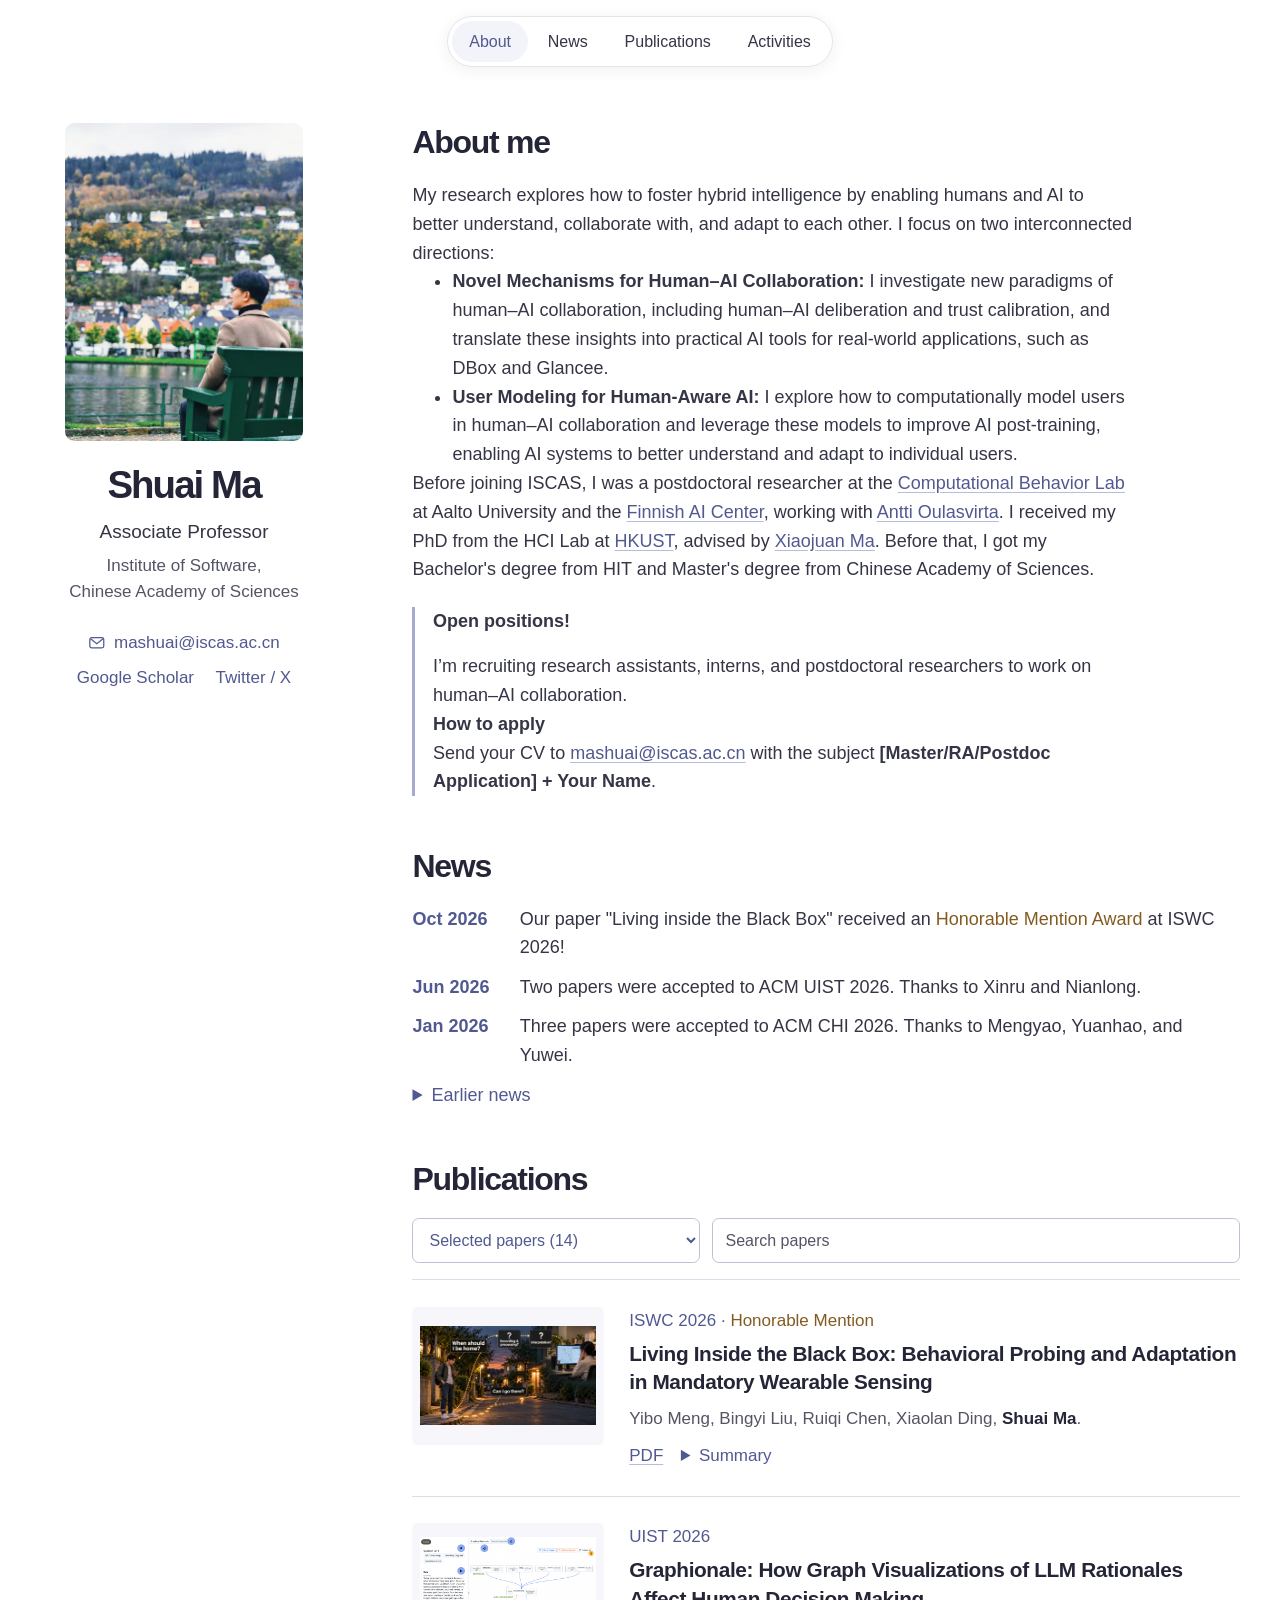
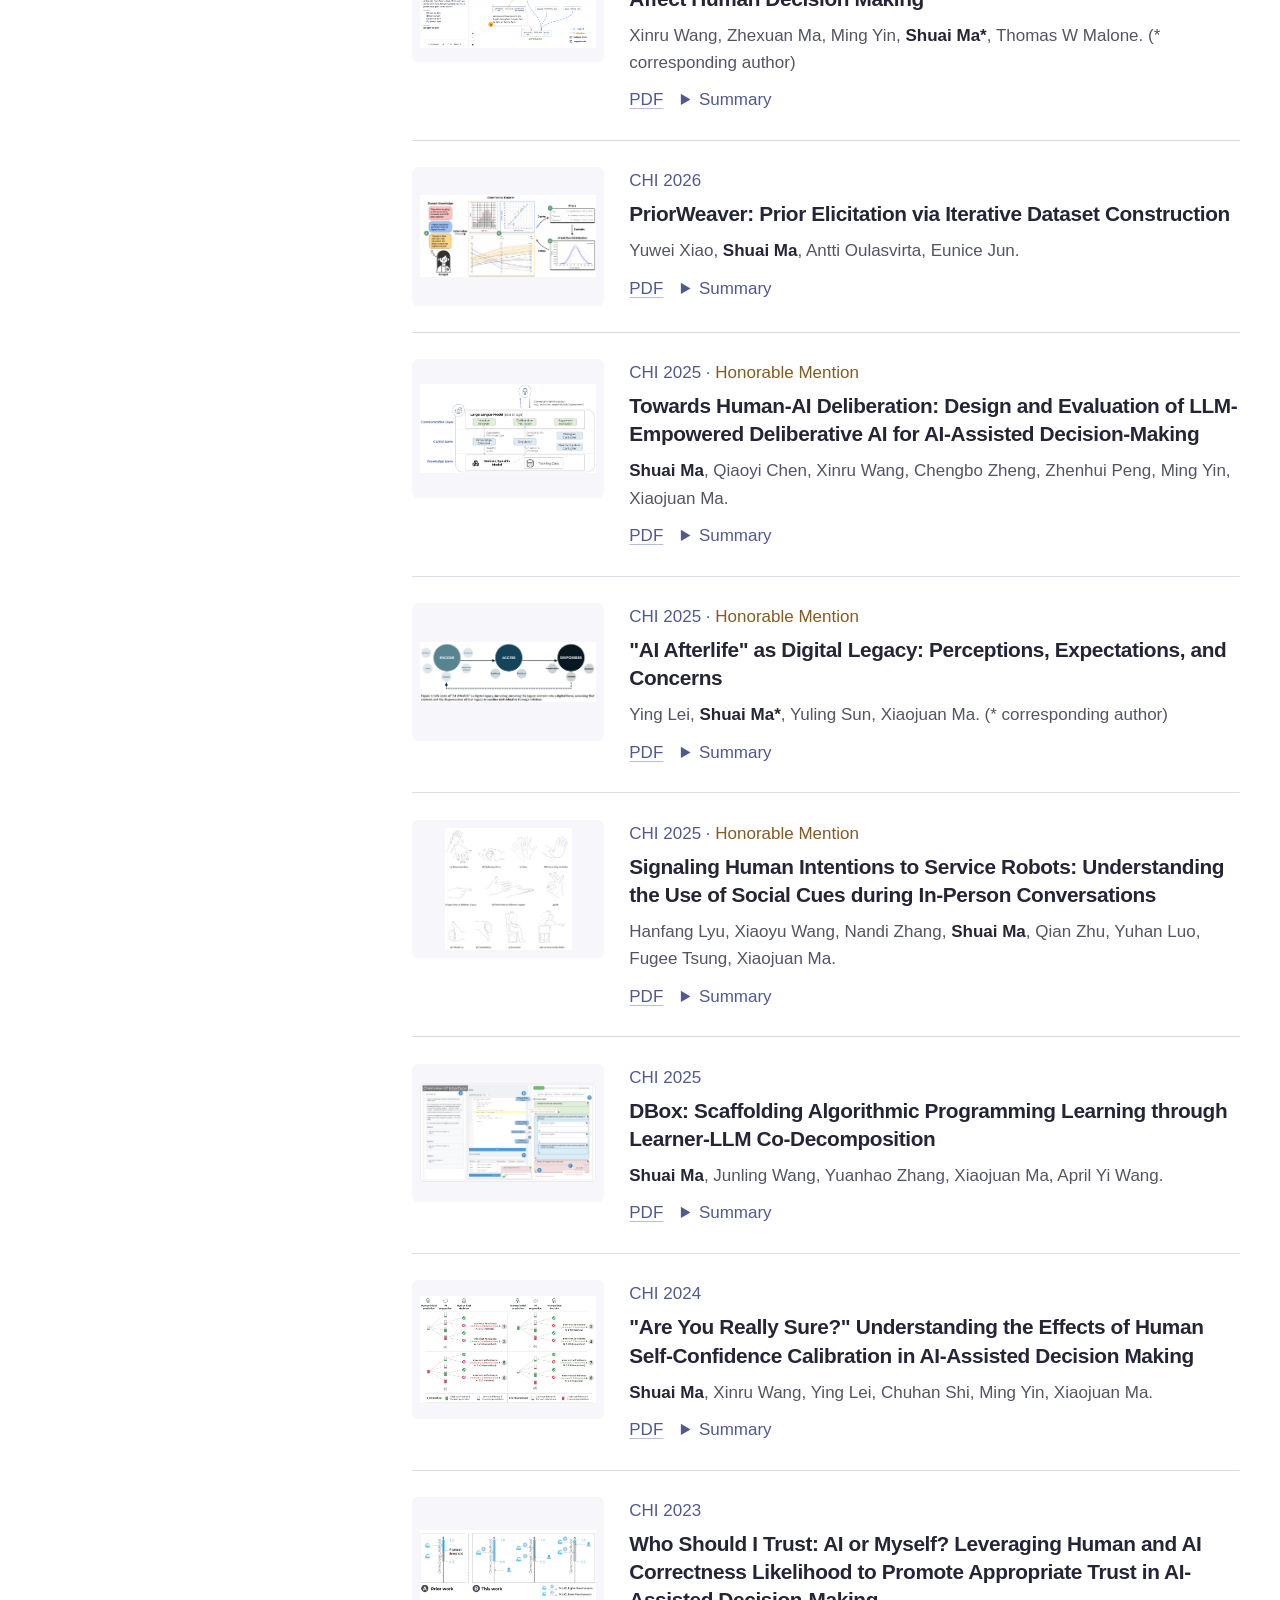
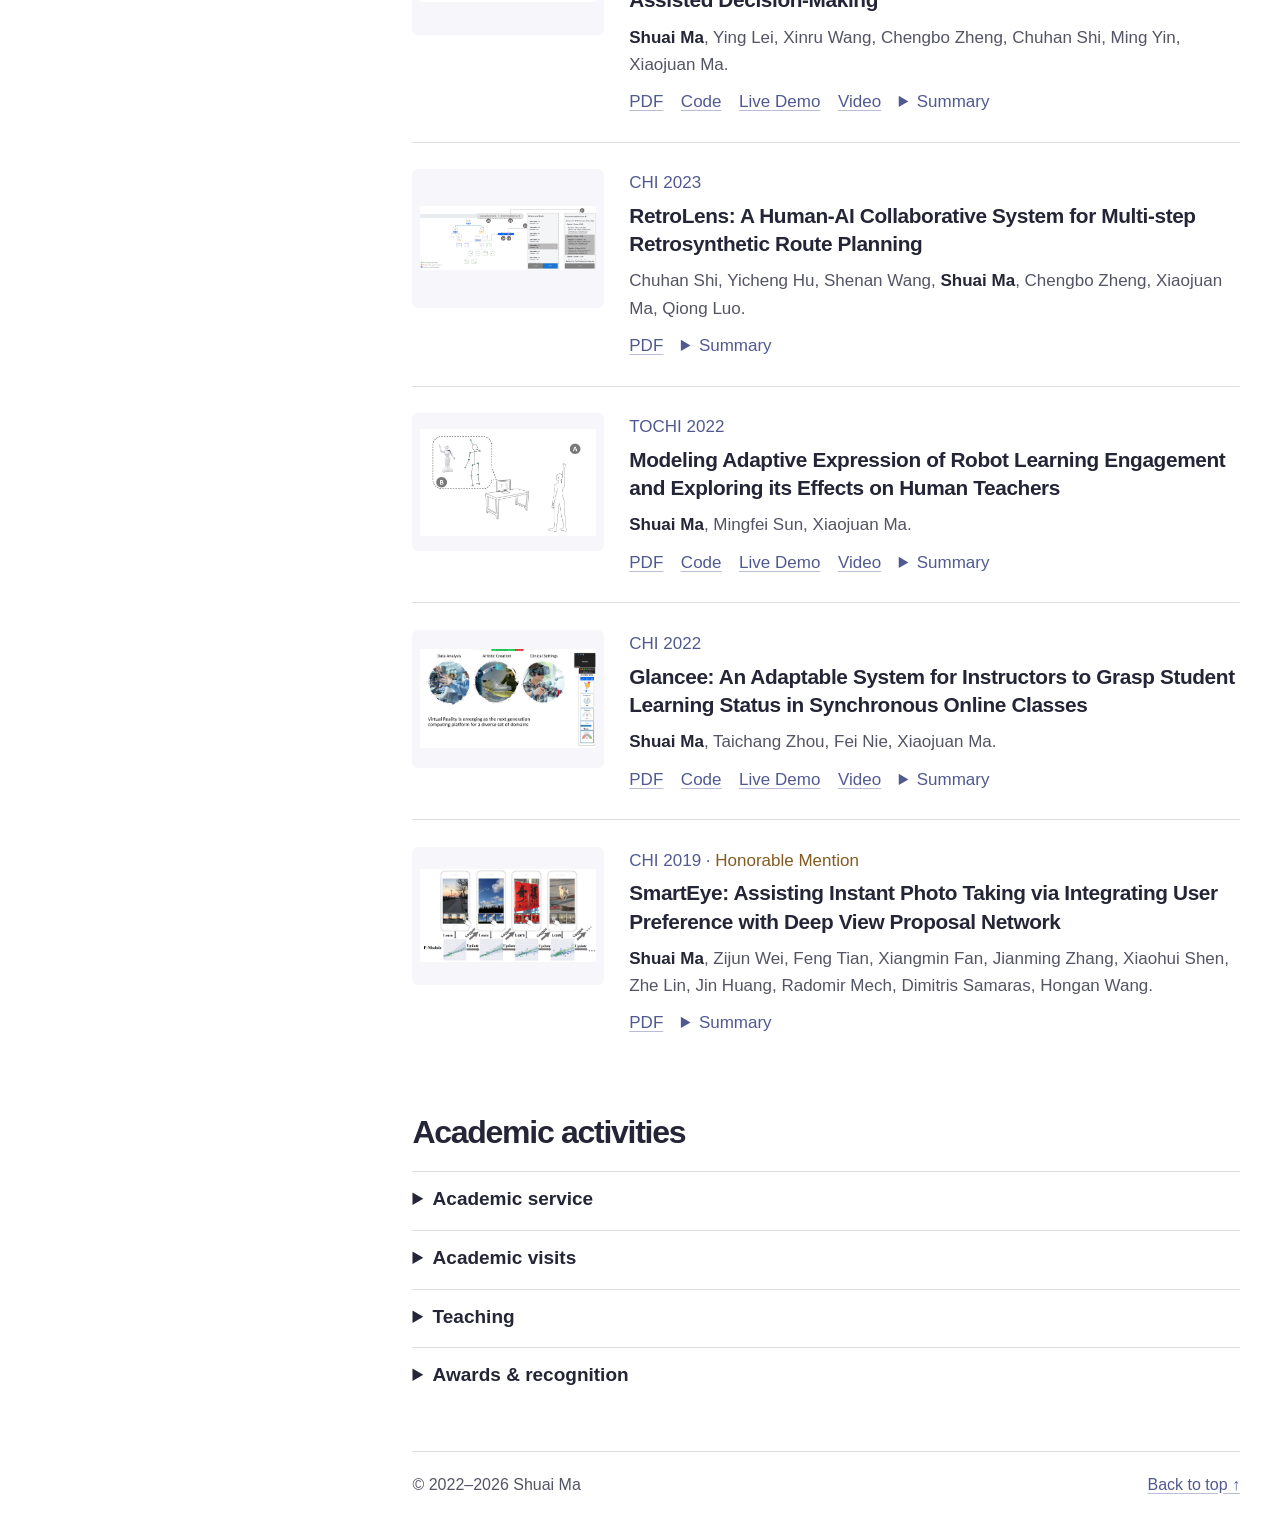
==== commit 41b663d8: "update template" ====
--- a/index.html
+++ b/index.html
@@ -1,133 +1,224 @@
-<!DOCTYPE html>
+<!doctype html>
 <html lang="en">
 <head>
-  <meta charset="UTF-8">
+  <meta charset="utf-8">
   <meta name="viewport" content="width=device-width, initial-scale=1">
-  <meta name="description" content="Shuai Ma studies human–AI collaboration and hybrid intelligence at ISCAS, with research on user modeling, trust calibration, explainable AI, and AI for scientific and social inquiry.">
-  <meta name="theme-color" content="#f7f9fc">
-  <title>Shuai Ma — Human–AI Collaboration &amp; Hybrid Intelligence</title>
-  <link rel="icon" href="./personal_webpage_files/favicon.svg?v=hybrid" type="image/svg+xml">
-  <link rel="stylesheet" href="./personal_webpage_files/site.css?v=hybrid">
-  <script src="./personal_webpage_files/site.js?v=hybrid" defer></script>
+  <meta name="description" content="Shuai Ma, Associate Professor at ISCAS. Research on human–AI collaboration, hybrid intelligence, and trust in AI.">
+  <title>Shuai Ma | Human–AI Collaboration</title>
+  <link rel="icon" href="./personal_webpage_files/favicon.svg" type="image/svg+xml">
+  <!-- Independent layout inspired by https://github.com/Anleeno/anleeno-academic. -->
+  <style>
+:root {
+  color-scheme: light;
+  --ink: #242536;
+  --body: #343545;
+  --secondary: #545564;
+  --link: #515991;
+  --lavender: #f3f3fa;
+  --edge: #dcdde8;
+  font: 100%/1.6 -apple-system, BlinkMacSystemFont, 'Segoe UI', Helvetica, Arial, sans-serif;
+  color: var(--body);
+  background: white;
+}
+* { box-sizing: border-box; }
+html { scroll-padding-top: 7rem; }
+body, h1, h2, h3, h4, p, figure, ul { margin: 0; }
+body { font-size: 1.125rem; }
+h1, h2, h3, h4 { color: var(--ink); line-height: 1.24; }
+a { color: var(--link); text-underline-offset: .18em; text-decoration-color: #b9bcd7; }
+a:hover { text-decoration-color: currentColor; }
+button, input, select, summary { font: inherit; }
+button, select, summary { cursor: pointer; }
+:focus-visible { outline: 3px solid #6b6fb2; outline-offset: 4px; }
+summary { width: fit-content; color: var(--link); }
+::selection { background: #dee0f4; }
+[hidden] { display: none !important; }
+.sr-only, .skip:not(:focus) { position: absolute; width: 1px; height: 1px; overflow: hidden; clip-path: inset(50%); white-space: nowrap; }
+.skip:focus { position: fixed; left: 1rem; top: 1rem; background: white; z-index: 4; padding: .5rem; }
+.mast { position: sticky; top: 0; z-index: 3; display: flex; justify-content: center; padding: 1rem .7rem .7rem; pointer-events: none; }
+.mast nav { display: flex; align-items: center; justify-content: space-around; gap: .2rem; padding: .25rem; background: rgba(255,255,255,.96); border: 1px solid #e3e3eb; border-radius: 2rem; box-shadow: 0 3px 16px rgba(41,43,74,.07); backdrop-filter: blur(12px); pointer-events: auto; }
+.mast a { padding: .48rem 1.05rem; font-size: 1rem; color: var(--body); text-decoration: none; border-radius: 1.5rem; }
+.mast a:hover, .mast a[aria-current] { background: var(--lavender); color: var(--link); }
+.layout { width: min(76rem, calc(100% - 5rem)); margin: 2.8rem auto 0; display: grid; grid-template-columns: minmax(15rem, 18rem) minmax(0, 1fr); column-gap: clamp(3.5rem, 6.6vw, 6rem); align-items: start; }
+.profile { position: sticky; top: 7.1rem; text-align: center; }
+.portrait { display: block; width: min(100%, 14.9rem); height: auto; margin: 0 auto 1.25rem; border-radius: .6rem; }
+.profile h1 { font-size: clamp(2.4rem, 3vw, 3rem); letter-spacing: -.05em; font-weight: 680; }
+.role { margin-top: .5rem; font-size: 1.1875rem; }
+.institute { margin: .35rem auto 0; max-width: 27ch; font-size: 1.0625rem; color: var(--secondary); line-height: 1.55; }
+.contact { margin-top: 1.45rem; font-size: 1.0625rem; }
+.contact a { text-decoration: none; }
+.contact a:hover { text-decoration: underline; }
+.contacts { display: flex; justify-content: center; align-items: center; flex-wrap: wrap; gap: .5rem 1.35rem; margin-top: .3rem; }
+.address { display: inline-flex; align-items: center; gap: .5rem; }
+.address svg { width: 1.1rem; height: 1.1rem; }
+main { min-width: 0; }
+main > section + section { margin-top: 3.15rem; }
+h2 { font-size: clamp(1.85rem, 2.5vw, 2.25rem); font-weight: 650; letter-spacing: -.04em; margin-bottom: 1.15rem; }
+h3 { font-size: 1.3rem; letter-spacing: -.018em; }
+.prose { max-width: 72ch; }
+.prose p + p { margin-top: 1rem; }
+.openings { margin-top: 1.45rem; padding-left: 1.1rem; border-left: 3px solid #a5aacf; }
+.openings strong { font-weight: 600; }
+.openings details { margin-top: .36rem; }
+.openings details p { margin-top: .65rem; }
+.news-list { list-style: none; padding: 0; }
+.news-list li { display: grid; grid-template-columns: 6rem minmax(0,1fr); gap: .7rem; margin-bottom: .65rem; }
+.news-list time { color: var(--link); font-weight: 550; font-variant-numeric: tabular-nums; white-space: nowrap; }
+.archive summary { margin-top: .7rem; }
+.archive[open] summary { margin-bottom: 1rem; }
+.only-open, details[open] > summary .only-closed { display: none; }
+details[open] > summary .only-open { display: inline; }
+.paper-tools { display: flex; align-items: center; flex-wrap: wrap; gap: .75rem; margin-bottom: 1.05rem; }
+.paper-tools label { display: block; min-width: 0; }
+.paper-tools input, .paper-tools select { max-width: 100%; border: 1px solid #bfc1d2; border-radius: .43rem; padding: .55rem .75rem; background: white; color: var(--body); font-size: 1rem; line-height: 1.45; min-height: 2.8rem; }
+.paper-tools .search-field { flex: 1 1 13rem; }
+.search-field input { width: 100%; }
+.filter-field { flex: 0 1 auto; }
+.paper-tools select { color: var(--link); }
+.paper-tools input::placeholder { color: var(--secondary); }
+.paper-tools input:focus-visible, .paper-tools select:focus-visible { outline-offset: 2px; }
+.empty { padding: 1rem 0; }
+.reset { background: none; color: var(--link); border: 0; padding: .35rem 0; text-decoration: underline; text-underline-offset: .18em; }
+.paper { display: grid; grid-template-columns: clamp(8.5rem, 15vw, 12.5rem) minmax(0, 1fr); column-gap: 1.55rem; align-items: start; border-top: 1px solid var(--edge); padding-block: 1.65rem; }
+.paper figure { background: #f7f7fb; padding: .5rem; border-radius: .4rem; }
+.paper img { display: block; width: 100%; height: auto; aspect-ratio: 1.44; object-fit: contain; }
+.paper-info { min-width: 0; }
+.paper h3 { font-size: 1.3rem; line-height: 1.36; font-weight: 620; }
+.paper h3 a { color: var(--ink); text-decoration: none; }
+.paper h3 a:hover { text-decoration: underline; color: var(--link); }
+.venue, .authors, .paper-actions { font-size: 1.0625rem; }
+.venue { color: var(--link); margin-bottom: .35rem; font-weight: 530; }
+.award { color: #835b21; }
+.authors { margin-top: .55rem; color: var(--secondary); line-height: 1.6; }
+.authors strong { font-weight: 620; color: var(--ink); }
+.paper-actions { display: flex; flex-wrap: wrap; align-items: baseline; gap: .25rem 1.1rem; margin-top: .65rem; }
+.paper-actions details[open] { flex-basis: 100%; }
+.paper-actions summary { white-space: nowrap; }
+.paper-actions details p { margin-top: .7rem; line-height: 1.65; }
+.paper-actions .areas { color: var(--secondary); }
+.records { display: grid; gap: .2rem; }
+.records ul { padding-left: 1.15rem; }
+.records li { margin-block: .4rem; }
+.records > details { border-top: 1px solid var(--edge); padding: .75rem 0; }
+.records > details > summary { font-size: 1.1875rem; color: var(--ink); font-weight: 560; }
+.records > details[open] > summary { margin-bottom: 1rem; }
+.records h4 { font-size: 1.125rem; font-weight: 600; margin: 1.1rem 0 .35rem; }
+.records .dated-entry { display: grid; grid-template-columns: 3rem minmax(0,1fr); gap: .75rem; }
+.records ul:has(.dated-entry) { padding-left: 0; }
+.entry-year { color: var(--link); }
+.recognition { margin-top: 1rem; }
+footer { margin-top: 3rem; border-top: 1px solid var(--edge); padding: 1.25rem 0 2rem; display: flex; justify-content: space-between; flex-wrap: wrap; gap: .6rem; font-size: 1rem; color: var(--secondary); }
+@media (max-width: 60rem) {
+  .layout { display: block; width: min(48rem, calc(100% - 3rem)); margin-top: 1.6rem; }
+  .profile { position: static; text-align: left; display: grid; align-items: center; grid-template-columns: minmax(8rem, 12rem) minmax(0,1fr); gap: 0 2rem; padding-bottom: 2.25rem; border-bottom: 1px solid var(--edge); margin-bottom: 2.25rem; }
+  .portrait { width: 100%; margin: 0; }
+  .institute { max-width: 34ch; margin-left: 0; }
+  .contact { margin-top: .8rem; }
+  .contacts { justify-content: flex-start; }
+}
+@media (max-width: 40rem) {
+  html { scroll-padding-top: 5rem; }
+  .mast { padding: .5rem .4rem; }
+  .mast a { padding: .45rem .75rem; }
+  .layout { width: calc(100% - 2.5rem); margin-top: 1.4rem; }
+  .profile { grid-template-columns: minmax(0,1fr) 7.25rem; gap: .7rem 1rem; padding-bottom: 1.55rem; margin-bottom: 1.8rem; }
+  .identity { display: contents; }
+  .portrait { grid-column: 2; grid-row: 1 / 4; align-self: start; }
+  .profile h1, .role, .institute { grid-column: 1; }
+  .profile h1 { font-size: 2.35rem; }
+  .role, .institute { margin: 0; }
+  .contact { grid-column: 1 / -1; margin-top: .4rem; display: flex; flex-wrap: wrap; align-items: center; gap: .25rem 1.25rem; }
+  .contacts { margin: 0; gap: 1.25rem; }
+  main > section + section { margin-top: 2.25rem; }
+  h2 { margin-bottom: .85rem; }
+  .news-list li { grid-template-columns: 5.35rem minmax(0,1fr); gap: .6rem; margin-bottom: .8rem; }
+  .paper-tools { display: grid; grid-template-columns: minmax(0,1fr); gap: .5rem; }
+  .paper-tools select { width: 100%; }
+  .paper { grid-template-columns: minmax(0,1fr) 6rem; gap: 0 .8rem; padding-block: 1.3rem; }
+  .paper-info { display: contents; }
+  .paper figure { grid-row: 1 / 3; grid-column: 2; padding: .3rem; }
+  .paper .venue, .paper h3 { grid-column: 1; }
+  .paper h3 { font-size: 1.1875rem; }
+  .authors, .paper-actions { grid-column: 1 / -1; }
+  footer { margin-top: 1.7rem; }
+}
+@media (max-width: 23rem) {
+  .mast nav { width: 100%; gap: 0; }
+  .mast a { padding-inline: .3rem; }
+  .layout { width: calc(100% - 2rem); }
+  .profile { grid-template-columns: minmax(0,1fr) 5.7rem; }
+  .profile h1 { font-size: 2.05rem; }
+  .paper { display: block; }
+  .paper figure { float: right; width: 5rem; margin: .15rem 0 .6rem .65rem; }
+  .authors { clear: both; }
+}
+@media (max-height: 42rem) and (min-width: 60.01rem) { .profile { position: static; } }
+@media print {
+  .mast, .skip, .paper-tools, footer a, .empty { display: none; }
+  .layout { display: block; width: 100%; margin: 0; }
+  .profile { position: static; text-align: left; margin-bottom: 2rem; }
+  .portrait { display: none; }
+  .institute { max-width: none; }
+  .contacts { justify-content: flex-start; }
+  .paper { break-inside: avoid; }
+}
+  </style>
 </head>
 <body>
-  <a class="skip-link" href="#main">Skip to content</a>
-  <header class="site-header">
-    <div class="container header-inner">
-      <a class="wordmark" href="#about" aria-label="Shuai Ma — home"><img class="research-symbol" src="./personal_webpage_files/favicon.svg?v=hybrid" alt="" width="38" height="38"><span>Shuai Ma<span class="wordmark-caption">HUMAN–AI COLLABORATION</span></span></a>
-      <nav class="navigation" aria-label="Main navigation">
-        <a href="#about" aria-current="location">About</a>
-        <a href="#research">Research</a>
-        <a href="#publications">Publications</a>
-        <a href="#news">News</a>
-        <a href="#service">Service</a>
-        <a href="#teaching">Teaching</a>
-        <a href="#awards">Awards</a>
-      </nav>
-      <a class="header-contact" href="mailto:mashuai@iscas.ac.cn">Get in touch <span aria-hidden="true">↗</span></a>
-    </div>
-  </header>
-
-  <main id="main" class="container">
-    <section class="about" id="about" aria-labelledby="name">
-      <div class="introduction">
-        <p class="eyebrow hero-eyebrow"><span class="small-line" aria-hidden="true"></span>HUMAN–COMPUTER INTERACTION · HUMAN-CENTERED AI</p>
+  <a class="skip" href="#about">Skip to content</a>
+  <header class="mast"><nav aria-label="Page navigation">
+    <a href="#about">About</a><a href="#news">News</a><a href="#publications">Publications</a><a href="#activities">Activities</a>
+  </nav></header>
+  <div class="layout" id="top">
+    <aside class="profile" aria-labelledby="name">
+      <img class="portrait" src="./personal_webpage_files/Me.jpg" width="960" height="1282" alt="Shuai Ma sitting by the water" fetchpriority="high">
+      <div class="identity">
         <h1 id="name">Shuai Ma</h1>
-        <p class="affiliation"><strong>Associate Professor</strong><br>Institute of Software, Chinese Academy of Sciences</p>
-        <p class="research-lead">Human–AI collaboration.<br><span>Hybrid intelligence.</span></p>
-        <div class="biography">
-          <p>I investigate how <strong>mutual understanding between humans and AI</strong> can enable hybrid intelligence. My work connects user modeling, human–AI trust calibration, and explainable AI to design collaboration that combines human and machine strengths.</p>
-          <p>Previously, I was a postdoctoral researcher at the <a href="https://cbl.aalto.fi/">Computational Behavior Lab</a> at Aalto University and the <a href="https://fcai.fi/">Finnish AI Center</a>, working with <a href="https://users.aalto.fi/~oulasvir/">Antti Oulasvirta</a>. I received my PhD from the HCI Lab at <a href="https://hkust.edu.hk/">HKUST</a>, advised by <a href="https://www.cse.ust.hk/~mxj/">Xiaojuan Ma</a>.</p>
-        </div>
-        <div class="contact-links" aria-label="Contact and profiles">
-          <a class="primary-link" href="#publications">Explore my research <span aria-hidden="true">↓</span></a>
-          <a href="https://scholar.google.com/citations?hl=en&amp;user=qajd8BYAAAAJ">Google Scholar <span aria-hidden="true">↗</span></a>
-          <a href="mailto:mashuai@iscas.ac.cn">Email <span aria-hidden="true">↗</span></a>
-          <a href="https://twitter.com/shuaima_hci">Twitter / X <span aria-hidden="true">↗</span></a>
+        <p class="role">Associate Professor</p>
+        <p class="institute">Institute of Software,<br>Chinese Academy of Sciences</p>
+        <div class="contact">
+          <a class="address" href="mailto:mashuai@iscas.ac.cn"><svg viewBox="0 0 24 24" fill="none" stroke="currentColor" stroke-width="1.7" aria-hidden="true"><rect x="2.5" y="5" width="19" height="14" rx="2.5"/><path d="m3.5 6.5 8.5 6.7 8.5-6.7"/></svg>mashuai@iscas.ac.cn</a>
+          <div class="contacts"><a href="https://scholar.google.com/citations?hl=en&amp;user=qajd8BYAAAAJ">Google Scholar</a> <a href="https://twitter.com/shuaima_hci">Twitter / X</a></div>
         </div>
       </div>
-      <figure class="portrait">
-        <div class="portrait-frame"><img src="./personal_webpage_files/Me.jpg" alt="Shuai Ma sitting by the water" width="960" height="1282" fetchpriority="high"></div>
-        <figcaption><span>HCI · Human-centered AI</span><span>ISCAS</span></figcaption>
-      </figure>
-    </section>
+    </aside>
+    <main>
+      <section id="about" class="prose" aria-labelledby="about-title">
+        <h2 id="about-title">About me</h2>
+        <p>
+          My research explores how to foster hybrid intelligence by enabling humans and AI to better understand, collaborate with, and adapt to each other. I focus on two interconnected directions:
+        </p>
 
-    <section class="opportunities" aria-labelledby="opportunities-title">
-      <div class="opportunities-heading"><span class="status-dot" aria-hidden="true"></span><h2 id="opportunities-title">Join my research.</h2><span class="opening-label">OPEN POSITIONS</span></div>
-      <div class="opportunities-content">
-        <p>I am recruiting Master/MPhil students, research assistants, interns, and postdoctoral researchers in human–AI collaboration and hybrid intelligence.</p>
-        <details class="application-details">
-          <summary>Research areas &amp; how to apply <span class="details-symbol" aria-hidden="true"></span></summary>
-          <div class="application-body">
-            <p>Our interests include user modeling and understanding, human–AI trust calibration, explainable AI, collaborative agents, and AI for scientific and social inquiry. We also study agentic interfaces and LLM-powered human modeling and simulation. Postdoctoral positions have no fixed headcount limit.</p>
-            <p>Please send your CV to <a href="mailto:mashuai@iscas.ac.cn">mashuai@iscas.ac.cn</a> with the subject <span class="email-subject">[Master/RA/Postdoc Application] + Your Name</span>.</p>
-          </div>
-        </details>
-      </div>
-    </section>
+        <ul>
+          <li>
+            <strong>Novel Mechanisms for Human–AI Collaboration:</strong>
+            I investigate new paradigms of human–AI collaboration, including human–AI deliberation and trust calibration, and translate these insights into practical AI tools for real-world applications, such as DBox and Glancee.
+          </li>
+          <li>
+            <strong>User Modeling for Human-Aware AI:</strong>
+            I explore how to computationally model users in human–AI collaboration and leverage these models to improve AI post-training, enabling AI systems to better understand and adapt to individual users.
+          </li>
+        </ul>
 
-    <section class="research page-section" id="research" aria-labelledby="research-title">
-      <div class="section-heading">
-        <div><p class="eyebrow">RESEARCH AGENDA</p><h2 id="research-title">Toward hybrid intelligence.</h2></div>
-        <p class="section-note">Human understanding. Machine reasoning.<br> Complementary strengths.</p>
-      </div>
-      <div class="research-layout">
-        <figure class="research-model">
-          <p class="model-kicker">THE CONNECTING IDEA</p>
-          <h3>Mutual understanding.</h3>
-          <p class="model-intro">AI that understands people.<br> People who can understand, question,<br> and guide AI.</p>
-          <svg class="collaboration-diagram" viewBox="0 0 400 270" role="img" aria-labelledby="diagram-title diagram-description">
-            <title id="diagram-title">Human–AI collaboration through mutual understanding</title>
-            <desc id="diagram-description">Human goals and experience connect with AI models and reasoning through a two-way exchange. Joint reasoning, calibrated trust, and complementary contributions support hybrid intelligence.</desc>
-            <defs><marker id="arrow-cyan" viewBox="0 0 10 10" refX="8" refY="5" markerWidth="5" markerHeight="5" orient="auto-start-reverse"><path d="M 0 0 L 10 5 L 0 10 z" fill="#63ccdb"/></marker></defs>
-            <path d="M106 60 C145 16 255 16 294 60" fill="none" stroke="#63ccdb" stroke-width="1.5" marker-end="url(#arrow-cyan)"/>
-            <path d="M294 116 C250 157 150 157 106 116" fill="none" stroke="#63ccdb" stroke-width="1.5" marker-end="url(#arrow-cyan)"/>
-            <circle cx="84" cy="88" r="37" fill="#18374c" stroke="#9bc2d6"/>
-            <rect x="278" y="51" width="74" height="74" rx="5" fill="#18374c" stroke="#63ccdb"/>
-            <text x="84" y="93" text-anchor="middle" class="diagram-entity">Human</text>
-            <text x="315" y="93" text-anchor="middle" class="diagram-entity">AI</text>
-            <text x="200" y="70" text-anchor="middle" class="diagram-label">Goals · beliefs · intent</text>
-            <text x="200" y="113" text-anchor="middle" class="diagram-label">Explanations · feedback</text>
-            <path d="M84 135 L84 180 L176 215 M315 135 L315 180 L224 215" fill="none" stroke="#59788a" stroke-width="1"/>
-            <circle cx="200" cy="218" r="5" fill="#63ccdb"/>
-            <text x="200" y="252" text-anchor="middle" class="diagram-result">Hybrid intelligence</text>
-          </svg>
-          <figcaption>A research perspective on collaborative intelligence.</figcaption>
-          <a class="model-paper" href="./personal_webpage_files/paper_pdf/CCCF.pdf">Read the perspective paper <span aria-hidden="true">↗</span></a>
-        </figure>
-        <div class="research-fields">
-          <a class="research-field" href="#publications" data-research-filter="User Modeling">
-            <span class="field-index" aria-hidden="true">01</span><div class="field-body"><h3>User modeling &amp; understanding</h3><p>Representing human beliefs, intentions, capabilities, and behavior to help AI understand its users.</p></div><span class="field-arrow" aria-hidden="true">↗</span>
-          </a>
-          <a class="research-field" href="#publications" data-research-filter="Trust Calibration">
-            <span class="field-index" aria-hidden="true">02</span><div class="field-body"><h3>Human–AI trust calibration</h3><p>Understanding confidence and reliance, and helping people judge when to trust AI or themselves.</p></div><span class="field-arrow" aria-hidden="true">↗</span>
-          </a>
-          <a class="research-field" href="#publications" data-research-filter="Explainable AI">
-            <span class="field-index" aria-hidden="true">03</span><div class="field-body"><h3>Explainable AI</h3><p>Making model reasoning and agent behavior understandable, inspectable, and open to correction.</p></div><span class="field-arrow" aria-hidden="true">↗</span>
-          </a>
-          <a class="research-field" href="#publications" data-research-filter="Human-AI Collaboration">
-            <span class="field-index" aria-hidden="true">04</span><div class="field-body"><h3>Human–AI collaboration</h3><p>Designing roles, deliberation, and interaction mechanisms for complementary human–AI teamwork.</p></div><span class="field-arrow" aria-hidden="true">↗</span>
-          </a>
-          <a class="research-field" href="#publications" data-research-filter="AI4Science / Social Science">
-            <span class="field-index" aria-hidden="true">05</span><div class="field-body"><h3>AI4Science / Social Science</h3><p>Supporting scientific reasoning and studying collective behavior through AI-assisted tools and agents.</p></div><span class="field-arrow" aria-hidden="true">↗</span>
-          </a>
+        <p>Before joining ISCAS, I was a postdoctoral researcher at the <a href="https://cbl.aalto.fi/">Computational Behavior Lab</a> at Aalto University and the <a href="https://fcai.fi/">Finnish AI Center</a>, working with <a href="https://users.aalto.fi/~oulasvir/">Antti Oulasvirta</a>. I received my PhD from the HCI Lab at <a href="https://hkust.edu.hk/">HKUST</a>, advised by <a href="https://www.cse.ust.hk/~mxj/">Xiaojuan Ma</a>. Before that, I got my Bachelor's degree from HIT and Master's degree from Chinese Academy of Sciences.</p>
+        <div class="openings">
+          <p><strong>Open positions!</strong></p>
+          <p>I’m recruiting research assistants, interns, and postdoctoral researchers to work on human–AI collaboration.</p>
+          <strong>How to apply</strong>
+          <p>Send your CV to <a href="mailto:mashuai@iscas.ac.cn">mashuai@iscas.ac.cn</a> with the subject <strong>[Master/RA/Postdoc Application] + Your Name</strong>.</p>
         </div>
-      </div>
-    </section>
-
-    <section class="news section-row page-section" id="news" aria-labelledby="news-title">
-      <div class="section-label"><span class="eyebrow">LATEST UPDATES</span><h2 id="news-title">News</h2></div>
-      <div class="news-content">
+      </section>
+      <section id="news" aria-labelledby="news-title">
+        <h2 id="news-title">News</h2>
         <ul class="news-list">
-          <li class="news-highlight"><time datetime="2026-10">Oct 2026</time><span>Our paper "Living inside the Black Box" received an <span class="award">Honorable Mention Award</span> at ISWC 2026!</span></li>
-          <li><time datetime="2026-06">Jun 2026</time><span>Two papers were accepted to ACM UIST 2026. Thanks to Xinru, Nianlong.</span></li>
-          <li><time datetime="2026-01">Jan 2026</time><span>Three papers were accepted to ACM CHI 2026. Thanks to Mengyao, Yuanhao, Yuwei.</span></li>
-          <li><time datetime="2025-12">Dec 2025</time><span>One paper was accepted to ACM IUI 2026. Thanks to Xinyi, Antti.</span></li>
-          <li><time datetime="2025-12">Dec 2025</time><span>Our "AI Afterlife" work gets covered by <a href="./personal_webpage_files/paper_pdf/ChinaDaily.pdf">China Daily</a>!</span></li>
+          <li><time datetime="2026-10">Oct 2026</time><span>Our paper &quot;Living inside the Black Box&quot; received an <span class="award">Honorable Mention Award</span> at ISWC 2026!</span></li>
+          <li><time datetime="2026-06">Jun 2026</time><span>Two papers were accepted to ACM UIST 2026. Thanks to Xinru and Nianlong.</span></li>
+          <li><time datetime="2026-01">Jan 2026</time><span>Three papers were accepted to ACM CHI 2026. Thanks to Mengyao, Yuanhao, and Yuwei.</span></li>
         </ul>
-        <details class="news-archive">
-          <summary><span class="when-closed">More news</span><span class="when-open">Less news</span></summary>
+        <details class="archive"><summary><span class="only-closed">Earlier news</span><span class="only-open">Hide earlier news</span></summary>
           <ul class="news-list">
+            <li><time datetime="2025-12">Dec 2025</time><span>One paper was accepted to ACM IUI 2026. Thanks to Xinyi and Antti.</span></li>
+            <li><time datetime="2025-12">Dec 2025</time><span>Our &quot;AI Afterlife&quot; work gets covered by <a href="./personal_webpage_files/paper_pdf/ChinaDaily.pdf">China Daily</a>!</span></li>
             <li><time datetime="2025-10">Oct 2025</time><span>Attend CSCW 2025 in Bergen, Norway.</span></li>
             <li><time datetime="2025-10">Oct 2025</time><span>Attend Ubicomp 2025 in Espoo, Finland.</span></li>
             <li><time datetime="2025-05">May 2025</time><span>Attend CHI 2025 in Yokohama, Japan.</span></li>
@@ -138,821 +229,583 @@
             <li><time datetime="2024-05">May 2024</time><span>Passed my PhD thesis proposal defense.</span></li>
             <li><time datetime="2024-05">May 2024</time><span>Attend CHI 2024 in Hawaii, USA.</span></li>
             <li><time datetime="2024-01">Jan 2024</time><span>Three papers accepted by CHI 2024.</span></li>
-            <li><time datetime="2023-11">Nov 2023</time><span>Arrived at ETH Zurich for a visit with Prof. April Wang's Peach Lab.</span></li>
+            <li><time datetime="2023-11">Nov 2023</time><span>Arrived at ETH Zurich for a visit with Prof. April Wang&#x27;s Peach Lab.</span></li>
             <li><time datetime="2023-04">Apr 2023</time><span>Attend CHI 2023 in Hamburg, Germany.</span></li>
             <li><time datetime="2023-01">Jan 2023</time><span>Three papers accepted by CHI 2023.</span></li>
             <li><time datetime="2022-08">Aug 2022</time><span>Paper on robot learning engagement accepted by TOCHI.</span></li>
             <li><time datetime="2022-04">Apr 2022</time><span>Passed PhD qualifying exam and became a PhD candidate.</span></li>
-            <li><time datetime="2022-02">Feb 2022</time><span>Our paper "Glancee" gets conditionally accepted at CHI 2022.</span></li>
+            <li><time datetime="2022-02">Feb 2022</time><span>Our paper &quot;Glancee&quot; gets conditionally accepted at CHI 2022.</span></li>
           </ul>
         </details>
-      </div>
-    </section>
-
-    <section class="publications page-section" id="publications" aria-labelledby="publications-title">
-      <div class="section-heading">
-        <div><p class="eyebrow">CONTRIBUTIONS TO HUMAN–AI RESEARCH</p><h2 id="publications-title">Publications</h2></div>
-        <a class="text-link scholar-link" href="https://scholar.google.com/citations?hl=en&amp;user=qajd8BYAAAAJ">Google Scholar <span aria-hidden="true">↗</span></a>
-      </div>
-      <div class="publication-controls" hidden>
-        <div class="publication-toolbar">
-          <div class="selection-filters" role="group" aria-label="Publication selection">
-            <button type="button" class="filter active" data-filter="Selected" aria-pressed="true" aria-controls="pubList">Selected work</button>
-            <button type="button" class="filter" data-filter="All" aria-pressed="false" aria-controls="pubList">All publications <span class="all-count">36</span></button>
-          </div>
-          <label class="publication-search"><svg aria-hidden="true" viewBox="0 0 24 24" fill="none" stroke="currentColor" stroke-width="1.5"><circle cx="10.5" cy="10.5" r="6.5"/><path d="m16 16 5 5"/></svg><span class="sr-only">Search publications by title, author, venue, or research area</span><input id="publicationSearch" type="search" placeholder="Search papers or research areas" autocomplete="off" aria-controls="pubList"></label>
+      </section>
+      <section id="publications" aria-labelledby="pub-title">
+        <h2 id="pub-title">Publications</h2>
+        <div class="paper-tools" hidden>
+          <label class="filter-field"><span class="sr-only">Publication selection or research area</span><select id="scope" aria-controls="papers">
+              <option value="Selected">Selected papers (14)</option>
+              <option value="All">All papers (36)</option>
+              <optgroup label="Research areas">
+                <option value="User Modeling">User modeling &amp; understanding</option>
+                <option value="Trust Calibration">Human–AI trust calibration</option>
+                <option value="Explainable AI">Explainable AI</option>
+                <option value="Human-AI Collaboration">Human–AI collaboration</option>
+                <option value="AI4Science / Social Science">AI4Science / Social Science</option>
+              </optgroup>
+            </select></label>
+          <label class="search-field"><span class="sr-only">Search publications by title, author, venue or research area</span><input type="search" id="query" aria-controls="papers" placeholder="Search papers" autocomplete="off"></label>
         </div>
-        <div class="filter-bar" role="group" aria-label="Filter publications by research area">
-          <span class="filter-label" aria-hidden="true">RESEARCH AREAS</span>
-          <button type="button" class="filter" data-filter="User Modeling" aria-pressed="false" aria-controls="pubList">User modeling &amp; understanding</button>
-          <button type="button" class="filter" data-filter="Trust Calibration" aria-pressed="false" aria-controls="pubList">Human–AI trust calibration</button>
-          <button type="button" class="filter" data-filter="Explainable AI" aria-pressed="false" aria-controls="pubList">Explainable AI</button>
-          <button type="button" class="filter" data-filter="Human-AI Collaboration" aria-pressed="false" aria-controls="pubList">Human–AI collaboration</button>
-          <button type="button" class="filter" data-filter="AI4Science / Social Science" aria-pressed="false" aria-controls="pubList">AI4Science / Social Science</button>
+        <p class="sr-only" id="result-count" role="status" aria-live="polite"></p>
+        <div class="empty" hidden><p>No papers match this search.</p><button type="button" class="reset">Clear filters</button></div>
+        <div id="papers">
+        <article class="paper" data-areas="Human-AI Collaboration">
+          <figure><img loading="lazy" decoding="async" src="./personal_webpage_files/paper_teaser/FANVERSE.png" alt=""></figure>
+          <div class="paper-info">
+            <p class="venue">NeurIPS 2026 Creative AI Track</p>
+            <h3><a href="./personal_webpage_files/paper_pdf/FANVERSE.pdf">FANVERSE: Exploring and Extending Branching Story Universes Across Canon and Fan Fiction</a></h3>
+            <p class="authors">Lingyi Long, Xian Li, <strong>Shuai Ma</strong>, Yi Wang, Zhuoran Lu.</p>
+            <div class="paper-actions">
+              <a href="./personal_webpage_files/paper_pdf/FANVERSE.pdf">PDF</a>
+              <details><summary aria-label="Summary of FANVERSE: Exploring and Extending Branching Story Universes Across Canon and Fan Fiction">Summary</summary>
+                <p>Fan works form branching story universes, but existing platforms present them as isolated linear narratives. We introduce FANVERSE, an AI-powered system enabling users to explore interconnected story branches and create new ones. Evaluations demonstrate its effectiveness in story construction, cross-branch reasoning, and narrative extension.</p>
+                <p class="areas">Research areas: Human–AI collaboration.</p>
+              </details>
+            </div>
+          </div>
+        </article>
+        <article class="paper" data-areas="User Modeling|Explainable AI" data-selected>
+          <figure><img loading="lazy" decoding="async" src="./personal_webpage_files/paper_teaser/Blackbox.png" alt=""></figure>
+          <div class="paper-info">
+            <p class="venue">ISWC 2026 · <span class="award">Honorable Mention</span></p>
+            <h3><a href="./personal_webpage_files/paper_pdf/Living inside Blackbox.pdf">Living Inside the Black Box: Behavioral Probing and Adaptation in Mandatory Wearable Sensing</a></h3>
+            <p class="authors">Yibo Meng, Bingyi Liu, Ruiqi Chen, Xiaolan Ding, <strong>Shuai Ma</strong>.</p>
+            <div class="paper-actions">
+              <a href="./personal_webpage_files/paper_pdf/Living inside Blackbox.pdf">PDF</a>
+              <details><summary aria-label="Summary of Living Inside the Black Box: Behavioral Probing and Adaptation in Mandatory Wearable Sensing">Summary</summary>
+                <p>This paper presents a study on behavioral probing and adaptation in mandatory wearable sensing. It addresses the challenge of understanding user behavior and adapting to their needs in real-world scenarios.</p>
+                <p class="areas">Research areas: User modeling &amp; understanding, Explainable AI.</p>
+              </details>
+            </div>
+          </div>
+        </article>
+        <article class="paper" data-areas="Explainable AI|Human-AI Collaboration">
+          <figure><img loading="lazy" decoding="async" src="./personal_webpage_files/paper_teaser/XAgen.png" alt=""></figure>
+          <div class="paper-info">
+            <p class="venue">Design and Artificial Intelligence</p>
+            <h3><a href="./personal_webpage_files/paper_pdf/XAgen.pdf">XAgen: Designing Explainability Support for Failure Detection and Correction in Multi-Agent Workflows</a></h3>
+            <p class="authors">Xinru Wang, Zhuoran Lu, <strong>Shuai Ma</strong>, Ming Yin, Eunyee Koh, Mustafa Doga Dogan.</p>
+            <div class="paper-actions">
+              <a href="./personal_webpage_files/paper_pdf/XAgen.pdf">PDF</a>
+              <details><summary aria-label="Summary of XAgen: Designing Explainability Support for Failure Detection and Correction in Multi-Agent Workflows">Summary</summary>
+                <p>This paper presents XAgen, a framework for designing explainability support in multi-agent workflows. It addresses the challenge of failure detection and correction by providing transparent and interpretable insights into agent behaviors and decisions.</p>
+                <p class="areas">Research areas: Explainable AI, Human–AI collaboration.</p>
+              </details>
+            </div>
+          </div>
+        </article>
+        <article class="paper" data-areas="User Modeling">
+          <figure><img loading="lazy" decoding="async" src="./personal_webpage_files/paper_teaser/fortunetelling.png" alt=""></figure>
+          <div class="paper-info">
+            <p class="venue">ICWSM 2027</p>
+            <h3><a href="./personal_webpage_files/paper_pdf/fortunetelling.pdf">Understanding Fortunetelling with Large Language Models in China: User Practices, Perceptions, and Impacts on Beliefs and Decisions</a></h3>
+            <p class="authors">Xueer Lin, Chenyu Li, <strong>Shuai Ma</strong>, Yuhan Lyu, and Zhenhui Peng.</p>
+            <div class="paper-actions">
+              <a href="./personal_webpage_files/paper_pdf/fortunetelling.pdf">PDF</a>
+              <details><summary aria-label="Summary of Understanding Fortunetelling with Large Language Models in China: User Practices, Perceptions, and Impacts on Beliefs and Decisions">Summary</summary>
+                <p>This paper examines why people use LLMs for fortunetelling and how such interactions affect them. Through an analysis of 1,045 Chinese social media posts and interviews with 20 users, the study finds that LLM fortunetelling is used less for accurate prediction than for coping with uncertainty and seeking emotional support. Although it rarely changes users’ major beliefs or decisions, it can subtly shift their mindset and lead to small behavioral adjustments.</p>
+                <p class="areas">Research areas: User modeling &amp; understanding.</p>
+              </details>
+            </div>
+          </div>
+        </article>
+        <article class="paper" data-areas="Explainable AI|Trust Calibration" data-selected>
+          <figure><img loading="lazy" decoding="async" src="./personal_webpage_files/paper_teaser/graphionale.png" alt=""></figure>
+          <div class="paper-info">
+            <p class="venue">UIST 2026</p>
+            <h3><a href="./personal_webpage_files/paper_pdf/graphionale.pdf">Graphionale: How Graph Visualizations of LLM Rationales Affect Human Decision Making</a></h3>
+            <p class="authors">Xinru Wang, Zhexuan Ma, Ming Yin, <strong>Shuai Ma*</strong>, Thomas W Malone. (* corresponding author)</p>
+            <div class="paper-actions">
+              <a href="./personal_webpage_files/paper_pdf/graphionale.pdf">PDF</a>
+              <details><summary aria-label="Summary of Graphionale: How Graph Visualizations of LLM Rationales Affect Human Decision Making">Summary</summary>
+                <p>This paper asks a simple but important question: when do graphical explanations actually help people reason with LLMs? Through a 204-participant study, it finds that turning dense LLM rationales into interactive argument maps can improve trust calibration in some tasks, but hurt it in others. Strikingly, the explanation format users prefer is not always the one that helps them make better decisions, showing that effective AI explanations must be matched to the task.</p>
+                <p class="areas">Research areas: Explainable AI, Human–AI trust calibration.</p>
+              </details>
+            </div>
+          </div>
+        </article>
+        <article class="paper" data-areas="Human-AI Collaboration">
+          <figure><img loading="lazy" decoding="async" src="./personal_webpage_files/paper_teaser/surpassing.png" alt=""></figure>
+          <div class="paper-info">
+            <p class="venue">UIST 2026</p>
+            <h3><a href="./personal_webpage_files/paper_pdf/surpassing.pdf">Surpassing Human Wrist Constraints: Dexterity-Enhanced Techniques for Teleoperated Robotic Manipulation</a></h3>
+            <p class="authors">Luyao Shen, Yihong Zhang, Qiyuan Song, Jiannan Li, Tianren Luo, <strong>Shuai Ma</strong>, Wei Sun, Yulong Bian, Jin Huang, Teng Han, Nianlong Li, Feng Tian.</p>
+            <div class="paper-actions">
+              <a href="./personal_webpage_files/paper_pdf/surpassing.pdf">PDF</a>
+              <details><summary aria-label="Summary of Surpassing Human Wrist Constraints: Dexterity-Enhanced Techniques for Teleoperated Robotic Manipulation">Summary</summary>
+                <p>This paper addresses a key limitation of free-hand robot teleoperation: human wrist motion cannot fully exploit robotic arm dexterity. Based on 60 demonstration videos, the authors identify three robotic motion capabilities that exceed human biomechanics and propose four VR-inspired interaction techniques to extend users’ control. Evaluations in VR and on a UR5 robot show that these techniques improve rotation, alignment, and orientation control while reducing operator workload.</p>
+                <p class="areas">Research areas: Human–AI collaboration.</p>
+              </details>
+            </div>
+          </div>
+        </article>
+        <article class="paper" data-areas="User Modeling|Human-AI Collaboration">
+          <figure><img loading="lazy" decoding="async" src="./personal_webpage_files/paper_teaser/APE.png" alt=""></figure>
+          <div class="paper-info">
+            <p class="venue">IUI 2026</p>
+            <h3><a href="./personal_webpage_files/paper_pdf/APE.pdf">Adaptive Prompt Elicitation for Text-to-Image Generation</a></h3>
+            <p class="authors">Xinyi Wen, Lena Hegemann, Xiaofu Jin, <strong>Shuai Ma</strong>, Antti Oulasvirta.</p>
+            <div class="paper-actions">
+              <a href="./personal_webpage_files/paper_pdf/APE.pdf">PDF</a>
+              <details><summary aria-label="Summary of Adaptive Prompt Elicitation for Text-to-Image Generation">Summary</summary>
+                <p>When we describe our needs to LLMs, we often know what we want internally, but struggle to articulate our needs and intentions clearly and precisely through language. To address this challenge, we propose Adaptive Prompt Elicitation, which adaptively selects visual queries to help AI quickly refine human intent. This approach significantly improves human intention alignment while introducing no additional workload.</p>
+                <p class="areas">Research areas: User modeling &amp; understanding, Human–AI collaboration.</p>
+              </details>
+            </div>
+          </div>
+        </article>
+        <article class="paper" data-areas="User Modeling|AI4Science / Social Science" data-selected>
+          <figure><img loading="lazy" decoding="async" src="./personal_webpage_files/paper_teaser/PriorWeaver.png" alt=""></figure>
+          <div class="paper-info">
+            <p class="venue">CHI 2026</p>
+            <h3><a href="./personal_webpage_files/paper_pdf/PriorWeaver.pdf">PriorWeaver: Prior Elicitation via Iterative Dataset Construction</a></h3>
+            <p class="authors">Yuwei Xiao, <strong>Shuai Ma</strong>, Antti Oulasvirta, Eunice Jun.</p>
+            <div class="paper-actions">
+              <a href="./personal_webpage_files/paper_pdf/PriorWeaver.pdf">PDF</a>
+              <details><summary aria-label="Summary of PriorWeaver: Prior Elicitation via Iterative Dataset Construction">Summary</summary>
+                <p>Expressing prior beliefs is a critical step in Bayesian analysis—but translating intuitive knowledge into statistical distributions is notoriously difficult. We introduce PriorWeaver, an interactive system that lets analysts visually construct datasets to express their assumptions. By turning intuitive beliefs into data and iteratively refining them through prior predictive checks, PriorWeaver helps analysts produce priors that better match their expectations.</p>
+                <p class="areas">Research areas: User modeling &amp; understanding, AI4Science / Social Science.</p>
+              </details>
+            </div>
+          </div>
+        </article>
+        <article class="paper" data-areas="User Modeling|AI4Science / Social Science">
+          <figure><img loading="lazy" decoding="async" src="./personal_webpage_files/paper_teaser/Echo_of_norms.png" alt=""></figure>
+          <div class="paper-info">
+            <p class="venue">CHI 2026</p>
+            <h3><a href="./personal_webpage_files/paper_pdf/Echoes_of_Norms.pdf">Echoes of Norms: Investigating Counterspeech Bots&#x27; Influence on Bystanders in Online Communities</a></h3>
+            <p class="authors">Mengyao Wang, <strong>Shuai Ma</strong>, Nuo Li, Peng Zhang, Chenxin Li, Ning Gu, Tun Lu.</p>
+            <div class="paper-actions">
+              <a href="./personal_webpage_files/paper_pdf/Echoes_of_Norms.pdf">PDF</a>
+              <details><summary aria-label="Summary of Echoes of Norms: Investigating Counterspeech Bots&#x27; Influence on Bystanders in Online Communities">Summary</summary>
+                <p>Hate speech moderation often focuses on offenders and targets—but what about the silent majority watching the conversation? We build Civilbot, a counterspeech bot designed to intervene in online discussions, and study how it influences bystanders. Our results show that reason-based counterspeech delivered with a positive tone is most effective, revealing how well-designed bots can subtly mobilize bystanders and shape healthier online discourse.</p>
+                <p class="areas">Research areas: User modeling &amp; understanding, AI4Science / Social Science.</p>
+              </details>
+            </div>
+          </div>
+        </article>
+        <article class="paper" data-areas="Human-AI Collaboration|AI4Science / Social Science">
+          <figure><img loading="lazy" decoding="async" src="./personal_webpage_files/paper_teaser/Digdeeper.png" alt=""></figure>
+          <div class="paper-info">
+            <p class="venue">CHI 2026</p>
+            <h3><a href="./personal_webpage_files/paper_pdf/DigDeeper.pdf">&quot;Shall We Dig Deeper?&quot;: Designing and Evaluating Strategies for LLM Agents to Advance Knowledge Co-Construction in Asynchronous Online Discussions</a></h3>
+            <p class="authors">Yuanhao Zhang, Wenbo Li, Xiaoyu Wang, Kangyu Yuan, <strong>Shuai Ma</strong>, Xiaojuan Ma.</p>
+            <div class="paper-actions">
+              <a href="./personal_webpage_files/paper_pdf/DigDeeper.pdf">PDF</a>
+              <details><summary aria-label="Summary of &quot;Shall We Dig Deeper?&quot;: Designing and Evaluating Strategies for LLM Agents to Advance Knowledge Co-Construction in Asynchronous Online Discussions">Summary</summary>
+                <p>Online discussions promise collective knowledge building—but many stall at shallow exchanges. We design an LLM-powered facilitation agent that strategically intervenes to help conversations dig deeper. Through a study with 60 participants across multiple discussions, we show that AI interventions can push discussions from surface-level sharing toward deeper reasoning and synthesis, revealing how AI can sustain more meaningful online discourse.</p>
+                <p class="areas">Research areas: Human–AI collaboration, AI4Science / Social Science.</p>
+              </details>
+            </div>
+          </div>
+        </article>
+        <article class="paper" data-areas="User Modeling|Human-AI Collaboration">
+          <figure><img loading="lazy" decoding="async" src="./personal_webpage_files/paper_teaser/TCM.png" alt=""></figure>
+          <div class="paper-info">
+            <p class="venue">CSCW 2025</p>
+            <h3><a href="./personal_webpage_files/paper_pdf/TCM_CSCW.pdf">When Traditional Medicine Meets AI: Critical Considerations for AI-Empowered Clinical Support in Traditional Medicine</a></h3>
+            <p class="authors">Yuling Sun, Wenjing Yue, Xiaofu Jin, <strong>Shuai Ma</strong>, Xiaojuan Ma, Xiaoling Wang.</p>
+            <div class="paper-actions">
+              <a href="./personal_webpage_files/paper_pdf/TCM_CSCW.pdf">PDF</a>
+              <details><summary aria-label="Summary of When Traditional Medicine Meets AI: Critical Considerations for AI-Empowered Clinical Support in Traditional Medicine">Summary</summary>
+                <p>Traditional Medicine (TM) has long served as a cornerstone of healthcare, yet its integration with AI remains limited. Through interviews with 16 TM clinicians, we explore how AI-powered clinical systems are perceived and used in practice. Our findings reveal low adoption due to TM’s unique diagnostic logic and data challenges. We discuss these barriers and propose ways to better align AI innovations with the realities of traditional medicine.</p>
+                <p class="areas">Research areas: User modeling &amp; understanding, Human–AI collaboration.</p>
+              </details>
+            </div>
+          </div>
+        </article>
+        <article class="paper" data-areas="Human-AI Collaboration|Trust Calibration|Explainable AI" data-selected>
+          <figure><img loading="lazy" decoding="async" src="./personal_webpage_files/paper_teaser/deliberation.png" alt=""></figure>
+          <div class="paper-info">
+            <p class="venue">CHI 2025 · <span class="award">Honorable Mention</span></p>
+            <h3><a href="./personal_webpage_files/paper_pdf/Human-AI Deliberation.pdf">Towards Human-AI Deliberation: Design and Evaluation of LLM-Empowered Deliberative AI for AI-Assisted Decision-Making</a></h3>
+            <p class="authors"><strong>Shuai Ma</strong>, Qiaoyi Chen, Xinru Wang, Chengbo Zheng, Zhenhui Peng, Ming Yin, Xiaojuan Ma.</p>
+            <div class="paper-actions">
+              <a href="./personal_webpage_files/paper_pdf/Human-AI Deliberation.pdf">PDF</a>
+              <details><summary aria-label="Summary of Towards Human-AI Deliberation: Design and Evaluation of LLM-Empowered Deliberative AI for AI-Assisted Decision-Making">Summary</summary>
+                <p>What happens when you disagree with your AI collaborator during decision-making? We explore how to resolve such conflicts by leveraging the power of Retrieval-Augmented Generation. Acting as a communication bridge, a large language model enables deliberation between human decision-makers and domain-specific smaller models, significantly improving decision quality in the face of disagreement.</p>
+                <p class="areas">Research areas: Human–AI collaboration, Human–AI trust calibration, Explainable AI.</p>
+              </details>
+            </div>
+          </div>
+        </article>
+        <article class="paper" data-areas="User Modeling" data-selected>
+          <figure><img loading="lazy" decoding="async" src="./personal_webpage_files/paper_teaser/AI_afterlife.png" alt=""></figure>
+          <div class="paper-info">
+            <p class="venue">CHI 2025 · <span class="award">Honorable Mention</span></p>
+            <h3><a href="./personal_webpage_files/paper_pdf/AI_Afterlife.pdf">&quot;AI Afterlife&quot; as Digital Legacy: Perceptions, Expectations, and Concerns</a></h3>
+            <p class="authors">Ying Lei, <strong>Shuai Ma*</strong>, Yuling Sun, Xiaojuan Ma. (* corresponding author)</p>
+            <div class="paper-actions">
+              <a href="./personal_webpage_files/paper_pdf/AI_Afterlife.pdf">PDF</a>
+              <details><summary aria-label="Summary of &quot;AI Afterlife&quot; as Digital Legacy: Perceptions, Expectations, and Concerns">Summary</summary>
+                <p>Can AI-generated digital humans serve as a form of digital legacy—allowing us to “live on” in this world? Our comprehensive qualitative analysis investigates the full lifecycle of the “AI afterlife,” shedding light on how society envisions—and grapples with—this future.</p>
+                <p class="areas">Research areas: User modeling &amp; understanding.</p>
+              </details>
+            </div>
+          </div>
+        </article>
+        <article class="paper" data-areas="User Modeling|Human-AI Collaboration" data-selected>
+          <figure><img loading="lazy" decoding="async" src="./personal_webpage_files/paper_teaser/Signal_human_intention.png" alt=""></figure>
+          <div class="paper-info">
+            <p class="venue">CHI 2025 · <span class="award">Honorable Mention</span></p>
+            <h3><a href="./personal_webpage_files/paper_pdf/Signaling Human Intentions.pdf">Signaling Human Intentions to Service Robots: Understanding the Use of Social Cues during In-Person Conversations</a></h3>
+            <p class="authors">Hanfang Lyu, Xiaoyu Wang, Nandi Zhang, <strong>Shuai Ma</strong>, Qian Zhu, Yuhan Luo, Fugee Tsung, Xiaojuan Ma.</p>
+            <div class="paper-actions">
+              <a href="./personal_webpage_files/paper_pdf/Signaling Human Intentions.pdf">PDF</a>
+              <details><summary aria-label="Summary of Signaling Human Intentions to Service Robots: Understanding the Use of Social Cues during In-Person Conversations">Summary</summary>
+                <p>How do humans and service robots naturally express intentions through interactive actions in social settings? Our work offers valuable insights into natural human-robot interactions in the era of embodied intelligence, revealing how subtle, intuitive behaviors can serve as effective communicative cues.</p>
+                <p class="areas">Research areas: User modeling &amp; understanding, Human–AI collaboration.</p>
+              </details>
+            </div>
+          </div>
+        </article>
+        <article class="paper" data-areas="Human-AI Collaboration" data-selected>
+          <figure><img loading="lazy" decoding="async" src="./personal_webpage_files/paper_teaser/DBox.png" alt=""></figure>
+          <div class="paper-info">
+            <p class="venue">CHI 2025</p>
+            <h3><a href="./personal_webpage_files/paper_pdf/DBox.pdf">DBox: Scaffolding Algorithmic Programming Learning through Learner-LLM Co-Decomposition</a></h3>
+            <p class="authors"><strong>Shuai Ma</strong>, Junling Wang, Yuanhao Zhang, Xiaojuan Ma, April Yi Wang.</p>
+            <div class="paper-actions">
+              <a href="./personal_webpage_files/paper_pdf/DBox.pdf">PDF</a>
+              <details><summary aria-label="Summary of DBox: Scaffolding Algorithmic Programming Learning through Learner-LLM Co-Decomposition">Summary</summary>
+                <p>Can LLMs be used to help learners learn algorithmic programming? We propose a Learner-LLM Co-Decomposition approach to make LLMs scaffold such learning process.</p>
+                <p class="areas">Research areas: Human–AI collaboration.</p>
+              </details>
+            </div>
+          </div>
+        </article>
+        <article class="paper" data-areas="User Modeling|Human-AI Collaboration">
+          <figure><img loading="lazy" decoding="async" src="./personal_webpage_files/paper_teaser/scaffold_turns.png" alt=""></figure>
+          <div class="paper-info">
+            <p class="venue">CHI 2025</p>
+            <h3><a href="./personal_webpage_files/paper_pdf/Scaffolded Turns.pdf">Scaffolded Turns and Logical Conversations: Designing Humanized LLM-Powered Conversational Agents for Hospital Admission Interviews</a></h3>
+            <p class="authors">Dingdong Liu, Yujing Zhang, Bolin Zhao, <strong>Shuai Ma</strong>, Chuhan Shi, Xiaojuan Ma.</p>
+            <div class="paper-actions">
+              <a href="./personal_webpage_files/paper_pdf/Scaffolded Turns.pdf">PDF</a>
+              <details><summary aria-label="Summary of Scaffolded Turns and Logical Conversations: Designing Humanized LLM-Powered Conversational Agents for Hospital Admission Interviews">Summary</summary>
+                <p>We present a humanized conversational agent for hospital admissions that balances efficiency and empathy. Co-designed with clinicians, our system uses dynamic graph-based conversation flows and context-aware scaffolding to adaptively guide interviews. It outperforms existing solutions in both data accuracy and user experience, offering a promising path for AI-assisted healthcare interactions.</p>
+                <p class="areas">Research areas: User modeling &amp; understanding, Human–AI collaboration.</p>
+              </details>
+            </div>
+          </div>
+        </article>
+        <article class="paper" data-areas="User Modeling|Trust Calibration|Explainable AI|Human-AI Collaboration">
+          <figure><img loading="lazy" decoding="async" src="./personal_webpage_files/paper_teaser/CCCF.png" alt=""></figure>
+          <div class="paper-info">
+            <p class="venue">CCCF 2025</p>
+            <h3><a href="./personal_webpage_files/paper_pdf/CCCF.pdf">以双向理解促进人智协同——以人机合作决策为例</a></h3>
+            <p class="authors"><strong>Shuai Ma</strong>, Xiaojuan Ma, Chuhan Shi, Chengbo Zheng.</p>
+            <div class="paper-actions">
+              <a href="./personal_webpage_files/paper_pdf/CCCF.pdf">PDF</a>
+              <details><summary aria-label="Summary of 以双向理解促进人智协同——以人机合作决策为例">Summary</summary>
+                <p>We promote human-AI hybrid intelligence from the perspective of mutual understanding between humans and AI. This paper systematically introduces our previous work on enabling human-AI hybrid intelligence by enhancing human understanding of AI, AI’s understanding of humans, and humans’ self-understanding.</p>
+                <p class="areas">Research areas: User modeling &amp; understanding, Human–AI trust calibration, Explainable AI, Human–AI collaboration.</p>
+              </details>
+            </div>
+          </div>
+        </article>
+        <article class="paper" data-areas="Trust Calibration|Human-AI Collaboration">
+          <figure><img loading="lazy" decoding="async" src="./personal_webpage_files/paper_teaser/role.png" alt=""></figure>
+          <div class="paper-info">
+            <p class="venue">ArXiv 2024</p>
+            <h3><a href="./personal_webpage_files/paper_pdf/role.pdf">Beyond Recommender: An Exploratory Study of the Effects of Different AI Roles in AI-Assisted Decision Making</a></h3>
+            <p class="authors"><strong>Shuai Ma</strong>, Chenyi Zhang, Xinru Wang, Xiaojuan Ma, Ming Yin.</p>
+            <div class="paper-actions">
+              <a href="./personal_webpage_files/paper_pdf/role.pdf">PDF</a>
+              <details><summary aria-label="Summary of Beyond Recommender: An Exploratory Study of the Effects of Different AI Roles in AI-Assisted Decision Making">Summary</summary>
+                <p>AI is often used as a recommender in decision-making, but this can reduce human analytical thinking and cause over-reliance on AI. This paper examines three AI roles—Recommender, Analyzer, and Devil’s Advocate—at two performance levels, revealing their unique strengths and weaknesses and informing the design of adaptive AI assistants.</p>
+                <p class="areas">Research areas: Human–AI trust calibration, Human–AI collaboration.</p>
+              </details>
+            </div>
+          </div>
+        </article>
+        <article class="paper" data-areas="User Modeling|Trust Calibration|Human-AI Collaboration" data-selected>
+          <figure><img loading="lazy" decoding="async" src="./personal_webpage_files/paper_teaser/calibration.png" alt=""></figure>
+          <div class="paper-info">
+            <p class="venue">CHI 2024</p>
+            <h3><a href="./personal_webpage_files/paper_pdf/self_confidence_calibration.pdf">&quot;Are You Really Sure?&quot; Understanding the Effects of Human Self-Confidence Calibration in AI-Assisted Decision Making</a></h3>
+            <p class="authors"><strong>Shuai Ma</strong>, Xinru Wang, Ying Lei, Chuhan Shi, Ming Yin, Xiaojuan Ma.</p>
+            <div class="paper-actions">
+              <a href="./personal_webpage_files/paper_pdf/self_confidence_calibration.pdf">PDF</a>
+              <details><summary aria-label="Summary of &quot;Are You Really Sure?&quot; Understanding the Effects of Human Self-Confidence Calibration in AI-Assisted Decision Making">Summary</summary>
+                <p>This paper investigates human self-confidence calibration in AI-assisted decision-making, conducting three user studies to analyze its effect on human-AI collaboration. Findings indicate that proper self-confidence calibration improves rational behavior and appropriate reliance in human-AI teams.</p>
+                <p class="areas">Research areas: User modeling &amp; understanding, Human–AI trust calibration, Human–AI collaboration.</p>
+              </details>
+            </div>
+          </div>
+        </article>
+        <article class="paper" data-areas="User Modeling">
+          <figure><img loading="lazy" decoding="async" src="./personal_webpage_files/paper_teaser/AI4coursework.png" alt=""></figure>
+          <div class="paper-info">
+            <p class="venue">CHI 2024</p>
+            <h3><a href="./personal_webpage_files/paper_pdf/chartingFuture.pdf">Charting the Future of AI in Project-Based Learning: A Co-Design Exploration with Students</a></h3>
+            <p class="authors">Chengbo Zheng, Kangyu Yuan, Bingcan Guo, Reza Hadi Mogavi, Zhenhui Peng, <strong>Shuai Ma</strong>, Xiaojuan Ma.</p>
+            <div class="paper-actions">
+              <a href="./personal_webpage_files/paper_pdf/chartingFuture.pdf">PDF</a>
+              <details><summary aria-label="Summary of Charting the Future of AI in Project-Based Learning: A Co-Design Exploration with Students">Summary</summary>
+                <p>This study investigates using AI usage data for learning assessment in project-based education. Through workshops with college students, we explored how AI data can reflect students’ skills and contributions, informing the development of future educational tools.</p>
+                <p class="areas">Research areas: User modeling &amp; understanding.</p>
+              </details>
+            </div>
+          </div>
+        </article>
+        <article class="paper" data-areas="User Modeling">
+          <figure><img loading="lazy" decoding="async" src="./personal_webpage_files/paper_teaser/ICT.png" alt=""></figure>
+          <div class="paper-info">
+            <p class="venue">CHI 2024</p>
+            <h3><a href="./personal_webpage_files/paper_pdf/late_life_migration.pdf">Unpacking ICT-supported Social Connections and Support of Late-life Migration: From the Lens of Social Convoys</a></h3>
+            <p class="authors">Ying Lei, <strong>Shuai Ma</strong>, Yuling Sun.</p>
+            <div class="paper-actions">
+              <a href="./personal_webpage_files/paper_pdf/late_life_migration.pdf">PDF</a>
+              <details><summary aria-label="Summary of Unpacking ICT-supported Social Connections and Support of Late-life Migration: From the Lens of Social Convoys">Summary</summary>
+                <p>This paper explores the ICT-mediated social connections of late-life migrants, focusing on the dynamic changes in their social networks and the roles of ICT in these shifts. Our findings offer in-depth insights and design implications for future ICT-based support systems for this demographic.</p>
+                <p class="areas">Research areas: User modeling &amp; understanding.</p>
+              </details>
+            </div>
+          </div>
+        </article>
+        <article class="paper" data-areas="Human-AI Collaboration|AI4Science / Social Science">
+          <figure><img loading="lazy" decoding="async" src="./personal_webpage_files/paper_teaser/humanAIFE.png" alt=""></figure>
+          <div class="paper-info">
+            <p class="venue">DIS 2024</p>
+            <h3><a href="./personal_webpage_files/paper_pdf/humanAI_FE.pdf">Towards Feature Engineering with Human and AI&#x27;s Knowledge: Understanding Data Workers&#x27; Perceptions in Human&amp;AI-Assisted Feature Engineering Design</a></h3>
+            <p class="authors">Qian Zhu, Dakuo Wang, <strong>Shuai Ma</strong>, April Wang, Zixin Chen, Udayan Khurana, Xiaojuan Ma.</p>
+            <div class="paper-actions">
+              <a href="./personal_webpage_files/paper_pdf/humanAI_FE.pdf">PDF</a>
+              <details><summary aria-label="Summary of Towards Feature Engineering with Human and AI&#x27;s Knowledge: Understanding Data Workers&#x27; Perceptions in Human&amp;AI-Assisted Feature Engineering Design">Summary</summary>
+                <p>How do data scientists view suggestions from peers and AI when performing feature engineering? We designed a human-AI collaborative feature engineering framework and conducted an empirical study to uncover key opportunities and limitations in current AI support.</p>
+                <p class="areas">Research areas: Human–AI collaboration, AI4Science / Social Science.</p>
+              </details>
+            </div>
+          </div>
+        </article>
+        <article class="paper" data-areas="Explainable AI">
+          <figure><img loading="lazy" decoding="async" src="./personal_webpage_files/paper_teaser/XAIsurvey.png" alt=""></figure>
+          <div class="paper-info">
+            <p class="venue">ArXiv 2024</p>
+            <h3><a href="./personal_webpage_files/paper_pdf/XAIsurvey.pdf">Towards Human-centered Design of Explainable Artificial Intelligence (XAI): A Survey of Empirical Studies</a></h3>
+            <p class="authors"><strong>Shuai Ma</strong></p>
+            <div class="paper-actions">
+              <a href="./personal_webpage_files/paper_pdf/XAIsurvey.pdf">PDF</a>
+              <details><summary aria-label="Summary of Towards Human-centered Design of Explainable Artificial Intelligence (XAI): A Survey of Empirical Studies">Summary</summary>
+                <p>We conduct a survey study on XAI from empirical study perspectives, highlighting the importance of designing human-centered XAI methods from the explainee’s perspective.</p>
+                <p class="areas">Research areas: Explainable AI.</p>
+              </details>
+            </div>
+          </div>
+        </article>
+        <article class="paper" data-areas="User Modeling|Human-AI Collaboration">
+          <figure><img loading="lazy" decoding="async" src="./personal_webpage_files/paper_teaser/self-gause.png" alt=""></figure>
+          <div class="paper-info">
+            <p class="venue">UIST 2024 Adjunct</p>
+            <h3><a href="./personal_webpage_files/paper_pdf/self-gauge.pdf">SelfGauge: An Intelligent Tool to Support Student Self-assessment in GenAI-enhanced Project-based Learning</a></h3>
+            <p class="authors">Chengbo Zheng, Zeyu Huang, <strong>Shuai Ma</strong>, Xiaojuan Ma.</p>
+            <div class="paper-actions">
+              <a href="./personal_webpage_files/paper_pdf/self-gauge.pdf">PDF</a>
+              <details><summary aria-label="Summary of SelfGauge: An Intelligent Tool to Support Student Self-assessment in GenAI-enhanced Project-based Learning">Summary</summary>
+                <p>Project-based learning in the age of generative AI makes assessment challenging. SelfGauge supports student self-assessment by analyzing GenAI usage and project artifacts, helping students define criteria, seek feedback, and reflect on performance.</p>
+                <p class="areas">Research areas: User modeling &amp; understanding, Human–AI collaboration.</p>
+              </details>
+            </div>
+          </div>
+        </article>
+        <article class="paper" data-areas="User Modeling|Trust Calibration|Human-AI Collaboration" data-selected>
+          <figure><img loading="lazy" decoding="async" src="./personal_webpage_files/paper_teaser/human_ai_CL.png" alt=""></figure>
+          <div class="paper-info">
+            <p class="venue">CHI 2023</p>
+            <h3><a href="./personal_webpage_files/paper_pdf/human_AI_CL.pdf">Who Should I Trust: AI or Myself? Leveraging Human and AI Correctness Likelihood to Promote Appropriate Trust in AI-Assisted Decision-Making</a></h3>
+            <p class="authors"><strong>Shuai Ma</strong>, Ying Lei, Xinru Wang, Chengbo Zheng, Chuhan Shi, Ming Yin, Xiaojuan Ma.</p>
+            <div class="paper-actions">
+              <a href="./personal_webpage_files/paper_pdf/human_AI_CL.pdf">PDF</a> <a href="https://github.com/mashuaiwudi/mashuaiwudi.github.io/tree/master/HAIcollaboration">Code</a> <a href="https://userstudy.link/HAIcollaboration/index.html">Live Demo</a> <a href="https://www.youtube.com/watch?v=AWdUDaEqoSs">Video</a>
+              <details><summary aria-label="Summary of Who Should I Trust: AI or Myself? Leveraging Human and AI Correctness Likelihood to Promote Appropriate Trust in AI-Assisted Decision-Making">Summary</summary>
+                <p>We proposed to promote humans’ appropriate trust based on the correctness likelihood of both sides at a task-instance level. Results from a between-subjects experiment showed that our strategies promoted more appropriate human trust in AI compared with only using AI confidence.</p>
+                <p class="areas">Research areas: User modeling &amp; understanding, Human–AI trust calibration, Human–AI collaboration.</p>
+              </details>
+            </div>
+          </div>
+        </article>
+        <article class="paper" data-areas="Human-AI Collaboration|AI4Science / Social Science" data-selected>
+          <figure><img loading="lazy" decoding="async" src="./personal_webpage_files/paper_teaser/retrolens.png" alt=""></figure>
+          <div class="paper-info">
+            <p class="venue">CHI 2023</p>
+            <h3><a href="./personal_webpage_files/paper_pdf/RetroLens.pdf">RetroLens: A Human-AI Collaborative System for Multi-step Retrosynthetic Route Planning</a></h3>
+            <p class="authors">Chuhan Shi, Yicheng Hu, Shenan Wang, <strong>Shuai Ma</strong>, Chengbo Zheng, Xiaojuan Ma, Qiong Luo.</p>
+            <div class="paper-actions">
+              <a href="./personal_webpage_files/paper_pdf/RetroLens.pdf">PDF</a>
+              <details><summary aria-label="Summary of RetroLens: A Human-AI Collaborative System for Multi-step Retrosynthetic Route Planning">Summary</summary>
+                <p>Targeting a multi-step human-AI collaboration task for chemists, we proposed RetroLens through a participatory design process. AI contributes by both joint action and algorithm-in-the-loop collaboration.</p>
+                <p class="areas">Research areas: Human–AI collaboration, AI4Science / Social Science.</p>
+              </details>
+            </div>
+          </div>
+        </article>
+        <article class="paper" data-areas="User Modeling|Human-AI Collaboration">
+          <figure><img loading="lazy" decoding="async" src="./personal_webpage_files/paper_teaser/aeser.png" alt=""></figure>
+          <div class="paper-info">
+            <p class="venue">CHI 2023</p>
+            <h3><a href="./personal_webpage_files/paper_pdf/Competent but Rigid.pdf">Competent but Rigid: Identifying the Gap in Empowering AI to Participate Equally in Group Decision-Making</a></h3>
+            <p class="authors">Chengbo Zheng, Yuheng Wu, Chuhan Shi, <strong>Shuai Ma</strong>, Jiehui Luo, Xiaojuan Ma.</p>
+            <div class="paper-actions">
+              <a href="./personal_webpage_files/paper_pdf/Competent but Rigid.pdf">PDF</a>
+              <details><summary aria-label="Summary of Competent but Rigid: Identifying the Gap in Empowering AI to Participate Equally in Group Decision-Making">Summary</summary>
+                <p>We studied what happens when AI participates equally in human group decision-making. Although the voice of AI is considered valuable, it still plays a secondary role because it cannot fully follow discussion dynamics or make progressive contributions.</p>
+                <p class="areas">Research areas: User modeling &amp; understanding, Human–AI collaboration.</p>
+              </details>
+            </div>
+          </div>
+        </article>
+        <article class="paper" data-areas="Explainable AI|Human-AI Collaboration" data-selected>
+          <figure><img loading="lazy" decoding="async" src="./personal_webpage_files/paper_teaser/learning_engagement.png" alt=""></figure>
+          <div class="paper-info">
+            <p class="venue">TOCHI 2022</p>
+            <h3><a href="./personal_webpage_files/paper_pdf/LearningEngagement.pdf">Modeling Adaptive Expression of Robot Learning Engagement and Exploring its Effects on Human Teachers</a></h3>
+            <p class="authors"><strong>Shuai Ma</strong>, Mingfei Sun, Xiaojuan Ma.</p>
+            <div class="paper-actions">
+              <a href="./personal_webpage_files/paper_pdf/LearningEngagement.pdf">PDF</a> <a href="https://github.com/mashuaiwudi/mashuaiwudi.github.io">Code</a> <a href="https://userstudy.link/">Live Demo</a> <a href="https://www.youtube.com/watch?v=qm5YQl3Mj7Q">Video</a>
+              <details><summary aria-label="Summary of Modeling Adaptive Expression of Robot Learning Engagement and Exploring its Effects on Human Teachers">Summary</summary>
+                <p>For human-robot teaching scenarios, we propose an adaptive modeling and expression method to facilitate transparent communication of robots’ learning statuses during human demonstration.</p>
+                <p class="areas">Research areas: Explainable AI, Human–AI collaboration.</p>
+              </details>
+            </div>
+          </div>
+        </article>
+        <article class="paper" data-areas="User Modeling" data-selected>
+          <figure><img loading="lazy" decoding="async" src="./personal_webpage_files/paper_teaser/glancee.png" alt=""></figure>
+          <div class="paper-info">
+            <p class="venue">CHI 2022</p>
+            <h3><a href="./personal_webpage_files/paper_pdf/glancee.pdf">Glancee: An Adaptable System for Instructors to Grasp Student Learning Status in Synchronous Online Classes</a></h3>
+            <p class="authors"><strong>Shuai Ma</strong>, Taichang Zhou, Fei Nie, Xiaojuan Ma.</p>
+            <div class="paper-actions">
+              <a href="./personal_webpage_files/paper_pdf/glancee.pdf">PDF</a> <a href="https://github.com/MiracleShuai/MiracleShuai.github.io">Code</a> <a href="https://miracleshuai.github.io/index.html">Live Demo</a> <a href="https://www.youtube.com/watch?v=QPMF5qOK6yI">Video</a>
+              <details><summary aria-label="Summary of Glancee: An Adaptable System for Instructors to Grasp Student Learning Status in Synchronous Online Classes">Summary</summary>
+                <p>Focusing on synchronous online classes, Glancee addresses instructors’ difficulty in observing students’ learning status when students are unwilling to show video. It provides adaptable support tailored to instructors’ needs.</p>
+                <p class="areas">Research areas: User modeling &amp; understanding.</p>
+              </details>
+            </div>
+          </div>
+        </article>
+        <article class="paper" data-areas="User Modeling|Human-AI Collaboration">
+          <figure><img loading="lazy" decoding="async" src="./personal_webpage_files/paper_teaser/cass.png" alt=""></figure>
+          <div class="paper-info">
+            <p class="venue">CSCW 2021</p>
+            <h3><a href="./personal_webpage_files/paper_pdf/cass.pdf">CASS: Towards Building A Social-Support Chatbot for Online Health Community</a></h3>
+            <p class="authors">Liuping Wang, Dakuo Wang, Feng Tian, Zhenhui Peng, Xiangmin Fan, Zhan Zhang, <strong>Shuai Ma</strong>, Mo Yu, Xiaojuan Ma, Hongan Wang.</p>
+            <div class="paper-actions">
+              <a href="./personal_webpage_files/paper_pdf/cass.pdf">PDF</a>
+              <details><summary aria-label="Summary of CASS: Towards Building A Social-Support Chatbot for Online Health Community">Summary</summary>
+                <p>We investigated how chatbots can be designed to provide information and emotional support for pregnant women in an online health community.</p>
+                <p class="areas">Research areas: User modeling &amp; understanding, Human–AI collaboration.</p>
+              </details>
+            </div>
+          </div>
+        </article>
+        <article class="paper" data-areas="User Modeling|Human-AI Collaboration" data-selected>
+          <figure><img loading="lazy" decoding="async" src="./personal_webpage_files/paper_teaser/smarteye.png" alt=""></figure>
+          <div class="paper-info">
+            <p class="venue">CHI 2019 · <span class="award">Honorable Mention</span></p>
+            <h3><a href="./personal_webpage_files/paper_pdf/SmartEye.pdf">SmartEye: Assisting Instant Photo Taking via Integrating User Preference with Deep View Proposal Network</a></h3>
+            <p class="authors"><strong>Shuai Ma</strong>, Zijun Wei, Feng Tian, Xiangmin Fan, Jianming Zhang, Xiaohui Shen, Zhe Lin, Jin Huang, Radomir Mech, Dimitris Samaras, Hongan Wang.</p>
+            <div class="paper-actions">
+              <a href="./personal_webpage_files/paper_pdf/SmartEye.pdf">PDF</a>
+              <details><summary aria-label="Summary of SmartEye: Assisting Instant Photo Taking via Integrating User Preference with Deep View Proposal Network">Summary</summary>
+                <p>How to effectively personalize a general model? We proposed a user preference modeling method based on interactive machine learning and designed a confidence-based integration framework to personalize a deep neural network for individual photo composition preferences.</p>
+                <p class="areas">Research areas: User modeling &amp; understanding, Human–AI collaboration.</p>
+              </details>
+            </div>
+          </div>
+        </article>
+        <article class="paper" data-areas="Human-AI Collaboration">
+          <figure><img loading="lazy" decoding="async" src="./personal_webpage_files/paper_teaser/prescreen.png" alt=""></figure>
+          <div class="paper-info">
+            <p class="venue">UIST 2019 Adjunct</p>
+            <h3><a href="./personal_webpage_files/paper_pdf/prescreen.pdf">Pre-screen: Assisting Material Screening in Early-stage of Video Editing</a></h3>
+            <p class="authors">Qian Zhu*, <strong>Shuai Ma*</strong>, Cuixia Ma. (* equal contribution)</p>
+            <div class="paper-actions">
+              <a href="./personal_webpage_files/paper_pdf/prescreen.pdf">PDF</a>
+              <details><summary aria-label="Summary of Pre-screen: Assisting Material Screening in Early-stage of Video Editing">Summary</summary>
+                <p>Video editing is challenging due to the time-consuming task of screening useful clips from raw footage. Based on surveys and interviews, we developed Pre-screen, a tool that offers global and detailed video analysis and intelligent material screening.</p>
+                <p class="areas">Research areas: Human–AI collaboration.</p>
+              </details>
+            </div>
+          </div>
+        </article>
+        <article class="paper" data-areas="User Modeling">
+          <figure><img loading="lazy" decoding="async" src="./personal_webpage_files/paper_teaser/reminder.png" alt=""></figure>
+          <div class="paper-info">
+            <p class="venue">UIST 2019 Adjunct</p>
+            <h3><a href="./personal_webpage_files/paper_pdf/reminder.pdf">What Did I Miss? Assisting User-adaptive Missed Content Reviewing in MOOC Learning</a></h3>
+            <p class="authors">Qian Zhu*, <strong>Shuai Ma*</strong>. (* equal contribution)</p>
+            <div class="paper-actions">
+              <a href="./personal_webpage_files/paper_pdf/reminder.pdf">PDF</a>
+              <details><summary aria-label="Summary of What Did I Miss? Assisting User-adaptive Missed Content Reviewing in MOOC Learning">Summary</summary>
+                <p>This paper introduces Reminder, a system that detects divided attention in MOOCs using cameras on PC and mobile devices. It predicts attention scores, adapts to users, and offers visualizations to help learners review missed content.</p>
+                <p class="areas">Research areas: User modeling &amp; understanding.</p>
+              </details>
+            </div>
+          </div>
+        </article>
+        <article class="paper" data-areas="User Modeling|Human-AI Collaboration">
+          <figure><img loading="lazy" decoding="async" src="./personal_webpage_files/paper_teaser/workshop.png" alt=""></figure>
+          <div class="paper-info">
+            <p class="venue">CHI 2019 Workshop</p>
+            <h3><a href="./personal_webpage_files/paper_pdf/HealthWorkshopCHI19.pdf">Human-AI Interaction in Healthcare: Three Case Studies About How Patient(s) And Doctors Interact with AI in a Multi-Tiers Healthcare Network</a></h3>
+            <p class="authors">Yunzhi Li, Liuping Wang, <strong>Shuai Ma</strong>, Xiangmin Fan, Zijun Wang, Junfeng Jiao, Dakuo Wang.</p>
+            <div class="paper-actions">
+              <a href="./personal_webpage_files/paper_pdf/HealthWorkshopCHI19.pdf">PDF</a>
+              <details><summary aria-label="Summary of Human-AI Interaction in Healthcare: Three Case Studies About How Patient(s) And Doctors Interact with AI in a Multi-Tiers Healthcare Network">Summary</summary>
+                <p>This position paper introduces three ongoing research projects focused on designing, developing, and evaluating systems for human-AI interaction in healthcare across a multi-tier healthcare network.</p>
+                <p class="areas">Research areas: User modeling &amp; understanding, Human–AI collaboration.</p>
+              </details>
+            </div>
+          </div>
+        </article>
+        <article class="paper" data-areas="User Modeling">
+          <figure><img loading="lazy" decoding="async" src="./personal_webpage_files/paper_teaser/smartphonepd.png" alt=""></figure>
+          <div class="paper-info">
+            <p class="venue">CHI 2018 LBW</p>
+            <h3><a href="./personal_webpage_files/paper_pdf/smartphonepd.pdf">Implicit detection of motor impairment in Parkinson&#x27;s disease from everyday smartphone interactions</a></h3>
+            <p class="authors">Jing Gao, Feng Tian, Junjun Fan, Dakuo Wang, Xiangmin Fan, Yicheng Zhu, <strong>Shuai Ma</strong>, Jin Huang, Hongan Wang.</p>
+            <div class="paper-actions">
+              <a href="./personal_webpage_files/paper_pdf/smartphonepd.pdf">PDF</a>
+              <details><summary aria-label="Summary of Implicit detection of motor impairment in Parkinson&#x27;s disease from everyday smartphone interactions">Summary</summary>
+                <p>We explored the feasibility and accuracy of detecting motor impairment in Parkinson’s disease via implicitly sensing and analyzing users’ everyday smartphone interactions, achieving strong discrimination performance in a 42-subject study.</p>
+                <p class="areas">Research areas: User modeling &amp; understanding.</p>
+              </details>
+            </div>
+          </div>
+        </article>
+        <article class="paper" data-areas="User Modeling">
+          <figure><img loading="lazy" decoding="async" src="./personal_webpage_files/paper_teaser/mirroru.png" alt=""></figure>
+          <div class="paper-info">
+            <p class="venue">CHI 2018 LBW</p>
+            <h3><a href="./personal_webpage_files/paper_pdf/mirroru.pdf">mirrorU: scaffolding emotional reflection via in-situ assessment and interactive feedback</a></h3>
+            <p class="authors">Liuping Wang, Xiangmin Fan, Feng Tian, Lingjia Deng, <strong>Shuai Ma</strong>, Jin Huang, Hongan Wang.</p>
+            <div class="paper-actions">
+              <a href="./personal_webpage_files/paper_pdf/mirroru.pdf">PDF</a>
+              <details><summary aria-label="Summary of mirrorU: scaffolding emotional reflection via in-situ assessment and interactive feedback">Summary</summary>
+                <p>We present mirrorU, a mobile system that supports users in reflecting on and writing about daily emotional experiences through in-situ assessment and interactive feedback.</p>
+                <p class="areas">Research areas: User modeling &amp; understanding.</p>
+              </details>
+            </div>
+          </div>
+        </article>
         </div>
-        <p class="publication-count" id="publicationCount" role="status" aria-live="polite" aria-atomic="true"></p>
-      </div>
-      <div class="pub-list" id="pubList">
-        <article class="publication" data-category="All,Human-AI Collaboration">
-          <div class="pub-media"><img loading="lazy" decoding="async" src="./personal_webpage_files/paper_teaser/FANVERSE.png" alt="FANVERSE: Exploring and Extending Branching Story Universes Across Canon and Fan Fiction"></div>
-          <div class="pub-content">
-            <div class="pub-topline">
-              <span class="tag">NeurIPS 2026 Creative AI Track</span>
-            </div>
-            <h3 class="pub-title"><a href="./personal_webpage_files/paper_pdf/FANVERSE.pdf">FANVERSE: Exploring and Extending Branching Story Universes Across Canon and Fan Fiction</a></h3>
-            <p class="pub-authors">Lingyi Long, Xian Li, <strong>Shuai Ma</strong>, Yi Wang, Zhuoran Lu.</p>
-            <div class="pub-topics" aria-label="Research areas"><a href="#publications" data-research-filter="Human-AI Collaboration">Human–AI collaboration</a></div>
-            <div class="pub-resources">
-              <div class="pub-links">
-                <a href="./personal_webpage_files/paper_pdf/FANVERSE.pdf">Read paper <span aria-hidden="true">↗</span></a>
-              </div>
-              <details class="pub-summary">
-                <summary>Summary<span class="sr-only"> of FANVERSE: Exploring and Extending Branching Story Universes Across Canon and Fan Fiction</span></summary>
-                <p class="pub-desc">Fan works form branching story universes, but existing platforms present them as isolated linear narratives. We introduce FANVERSE, an AI-powered system enabling users to explore interconnected story branches and create new ones. Evaluations demonstrate its effectiveness in story construction, cross-branch reasoning, and narrative extension.</p>
-              </details>
-            </div>
-          </div>
-        </article>
-
-        <article class="publication" data-category="All,Selected,User Modeling,Explainable AI">
-          <div class="pub-media"><img loading="lazy" decoding="async" src="./personal_webpage_files/paper_teaser/Blackbox.png" alt="Living Inside the Black Box: Behavioral Probing and Adaptation in Mandatory Wearable Sensing"></div>
-          <div class="pub-content">
-            <div class="pub-topline">
-              <span class="tag">ISWC 2026</span>
-              <span class="tag award">Honorable Mention</span>
-            </div>
-            <h3 class="pub-title"><a href="./personal_webpage_files/paper_pdf/Living inside Blackbox.pdf">Living Inside the Black Box: Behavioral Probing and Adaptation in Mandatory Wearable Sensing</a></h3>
-            <p class="pub-authors">Yibo Meng, Bingyi Liu, Ruiqi Chen, Xiaolan Ding, <strong>Shuai Ma</strong>.</p>
-            <div class="pub-topics" aria-label="Research areas"><a href="#publications" data-research-filter="User Modeling">User modeling &amp; understanding</a><a href="#publications" data-research-filter="Explainable AI">Explainable AI</a></div>
-            <div class="pub-resources">
-              <div class="pub-links">
-                <a href="./personal_webpage_files/paper_pdf/Living inside Blackbox.pdf">Read paper <span aria-hidden="true">↗</span></a>
-              </div>
-              <details class="pub-summary">
-                <summary>Summary<span class="sr-only"> of Living Inside the Black Box: Behavioral Probing and Adaptation in Mandatory Wearable Sensing</span></summary>
-                <p class="pub-desc">This paper presents a study on behavioral probing and adaptation in mandatory wearable sensing. It addresses the challenge of understanding user behavior and adapting to their needs in real-world scenarios.</p>
-              </details>
-            </div>
-          </div>
-        </article>
-
-        <article class="publication" data-category="All,Selected,Explainable AI,Human-AI Collaboration">
-          <div class="pub-media"><img loading="lazy" decoding="async" src="./personal_webpage_files/paper_teaser/XAgen.png" alt="XAgen: Designing Explainability Support for Failure Detection and Correction in Multi-Agent Workflows"></div>
-          <div class="pub-content">
-            <div class="pub-topline">
-              <span class="tag">Design and Artificial Intelligence</span>
-            </div>
-            <h3 class="pub-title"><a href="./personal_webpage_files/paper_pdf/XAgen.pdf">XAgen: Designing Explainability Support for Failure Detection and Correction in Multi-Agent Workflows</a></h3>
-            <p class="pub-authors">Xinru Wang, Zhuoran Lu, <strong>Shuai Ma</strong>, Ming Yin, Eunyee Koh, Mustafa Doga Dogan.</p>
-            <div class="pub-topics" aria-label="Research areas"><a href="#publications" data-research-filter="Explainable AI">Explainable AI</a><a href="#publications" data-research-filter="Human-AI Collaboration">Human–AI collaboration</a></div>
-            <div class="pub-resources">
-              <div class="pub-links">
-                <a href="./personal_webpage_files/paper_pdf/XAgen.pdf">Read paper <span aria-hidden="true">↗</span></a>
-              </div>
-              <details class="pub-summary">
-                <summary>Summary<span class="sr-only"> of XAgen: Designing Explainability Support for Failure Detection and Correction in Multi-Agent Workflows</span></summary>
-                <p class="pub-desc">This paper presents XAgen, a framework for designing explainability support in multi-agent workflows. It addresses the challenge of failure detection and correction by providing transparent and interpretable insights into agent behaviors and decisions.</p>
-              </details>
-            </div>
-          </div>
-        </article>
-
-        <article class="publication" data-category="All,User Modeling">
-          <div class="pub-media"><img loading="lazy" decoding="async" src="./personal_webpage_files/paper_teaser/fortunetelling.png" alt="Understanding Fortunetelling with Large Language Models in China: User Practices, Perceptions, and Impacts on Beliefs and Decisions"></div>
-          <div class="pub-content">
-            <div class="pub-topline">
-              <span class="tag">ICWSM 2027</span>
-            </div>
-            <h3 class="pub-title"><a href="./personal_webpage_files/paper_pdf/fortunetelling.pdf">Understanding Fortunetelling with Large Language Models in China: User Practices, Perceptions, and Impacts on Beliefs and Decisions</a></h3>
-            <p class="pub-authors">Xueer Lin, Chenyu Li, <strong>Shuai Ma</strong>, Yuhan Lyu, and Zhenhui Peng.</p>
-            <div class="pub-topics" aria-label="Research areas"><a href="#publications" data-research-filter="User Modeling">User modeling &amp; understanding</a></div>
-            <div class="pub-resources">
-              <div class="pub-links">
-                <a href="./personal_webpage_files/paper_pdf/fortunetelling.pdf">Read paper <span aria-hidden="true">↗</span></a>
-              </div>
-              <details class="pub-summary">
-                <summary>Summary<span class="sr-only"> of Understanding Fortunetelling with Large Language Models in China: User Practices, Perceptions, and Impacts on Beliefs and Decisions</span></summary>
-                <p class="pub-desc">This paper examines why people use LLMs for fortunetelling and how such interactions affect them. Through an analysis of 1,045 Chinese social media posts and interviews with 20 users, the study finds that LLM fortunetelling is used less for accurate prediction than for coping with uncertainty and seeking emotional support. Although it rarely changes users’ major beliefs or decisions, it can subtly shift their mindset and lead to small behavioral adjustments.</p>
-              </details>
-            </div>
-          </div>
-        </article>
-
-        <article class="publication" data-category="All,Selected,Explainable AI,Trust Calibration">
-          <div class="pub-media"><img loading="lazy" decoding="async" src="./personal_webpage_files/paper_teaser/graphionale.png" alt="Graphionale: How Graph Visualizations of LLM Rationales Affect Human Decision Making"></div>
-          <div class="pub-content">
-            <div class="pub-topline">
-              <span class="tag">UIST 2026</span>
-            </div>
-            <h3 class="pub-title"><a href="./personal_webpage_files/paper_pdf/graphionale.pdf">Graphionale: How Graph Visualizations of LLM Rationales Affect Human Decision Making</a></h3>
-            <p class="pub-authors">Xinru Wang, Zhexuan Ma, Ming Yin, <strong>Shuai Ma*</strong>, Thomas W Malone. (* corresponding author)</p>
-            <div class="pub-topics" aria-label="Research areas"><a href="#publications" data-research-filter="Explainable AI">Explainable AI</a><a href="#publications" data-research-filter="Trust Calibration">Trust calibration</a></div>
-            <div class="pub-resources">
-              <div class="pub-links">
-                <a href="./personal_webpage_files/paper_pdf/graphionale.pdf">Read paper <span aria-hidden="true">↗</span></a>
-              </div>
-              <details class="pub-summary">
-                <summary>Summary<span class="sr-only"> of Graphionale: How Graph Visualizations of LLM Rationales Affect Human Decision Making</span></summary>
-                <p class="pub-desc">This paper asks a simple but important question: when do graphical explanations actually help people reason with LLMs? Through a 204-participant study, it finds that turning dense LLM rationales into interactive argument maps can improve trust calibration in some tasks, but hurt it in others. Strikingly, the explanation format users prefer is not always the one that helps them make better decisions, showing that effective AI explanations must be matched to the task.</p>
-              </details>
-            </div>
-          </div>
-        </article>
-
-        <article class="publication" data-category="All,Human-AI Collaboration">
-          <div class="pub-media"><img loading="lazy" decoding="async" src="./personal_webpage_files/paper_teaser/surpassing.png" alt="Surpassing Human Wrist Constraints: Dexterity-Enhanced Techniques for Teleoperated Robotic Manipulation"></div>
-          <div class="pub-content">
-            <div class="pub-topline">
-              <span class="tag">UIST 2026</span>
-            </div>
-            <h3 class="pub-title"><a href="./personal_webpage_files/paper_pdf/surpassing.pdf">Surpassing Human Wrist Constraints: Dexterity-Enhanced Techniques for Teleoperated Robotic Manipulation</a></h3>
-            <p class="pub-authors">Luyao Shen, Yihong Zhang, Qiyuan Song, Jiannan Li, Tianren Luo, <strong>Shuai Ma</strong>, Wei Sun, Yulong Bian, Jin Huang, Teng Han, Nianlong Li, Feng Tian.</p>
-            <div class="pub-topics" aria-label="Research areas"><a href="#publications" data-research-filter="Human-AI Collaboration">Human–AI collaboration</a></div>
-            <div class="pub-resources">
-              <div class="pub-links">
-                <a href="./personal_webpage_files/paper_pdf/surpassing.pdf">Read paper <span aria-hidden="true">↗</span></a>
-              </div>
-              <details class="pub-summary">
-                <summary>Summary<span class="sr-only"> of Surpassing Human Wrist Constraints: Dexterity-Enhanced Techniques for Teleoperated Robotic Manipulation</span></summary>
-                <p class="pub-desc">This paper addresses a key limitation of free-hand robot teleoperation: human wrist motion cannot fully exploit robotic arm dexterity. Based on 60 demonstration videos, the authors identify three robotic motion capabilities that exceed human biomechanics and propose four VR-inspired interaction techniques to extend users’ control. Evaluations in VR and on a UR5 robot show that these techniques improve rotation, alignment, and orientation control while reducing operator workload.</p>
-              </details>
-            </div>
-          </div>
-        </article>
-
-        <article class="publication" data-category="All,User Modeling,Human-AI Collaboration">
-          <div class="pub-media"><img loading="lazy" decoding="async" src="./personal_webpage_files/paper_teaser/APE.png" alt="Adaptive Prompt Elicitation for Text-to-Image Generation"></div>
-          <div class="pub-content">
-            <div class="pub-topline">
-              <span class="tag">IUI 2026</span>
-            </div>
-            <h3 class="pub-title"><a href="./personal_webpage_files/paper_pdf/APE.pdf">Adaptive Prompt Elicitation for Text-to-Image Generation</a></h3>
-            <p class="pub-authors">Xinyi Wen, Lena Hegemann, Xiaofu Jin, <strong>Shuai Ma</strong>, Antti Oulasvirta.</p>
-            <div class="pub-topics" aria-label="Research areas"><a href="#publications" data-research-filter="User Modeling">User modeling &amp; understanding</a><a href="#publications" data-research-filter="Human-AI Collaboration">Human–AI collaboration</a></div>
-            <div class="pub-resources">
-              <div class="pub-links">
-                <a href="./personal_webpage_files/paper_pdf/APE.pdf">Read paper <span aria-hidden="true">↗</span></a>
-              </div>
-              <details class="pub-summary">
-                <summary>Summary<span class="sr-only"> of Adaptive Prompt Elicitation for Text-to-Image Generation</span></summary>
-                <p class="pub-desc">When we describe our needs to LLMs, we often know what we want internally, but struggle to articulate our needs and intentions clearly and precisely through language. To address this challenge, we propose Adaptive Prompt Elicitation, which adaptively selects visual queries to help AI quickly refine human intent. This approach significantly improves human intention alignment while introducing no additional workload.</p>
-              </details>
-            </div>
-          </div>
-        </article>
-
-        <article class="publication" data-category="All,Selected,User Modeling,AI4Science / Social Science">
-          <div class="pub-media"><img loading="lazy" decoding="async" src="./personal_webpage_files/paper_teaser/PriorWeaver.png" alt="PriorWeaver: Prior Elicitation via Iterative Dataset Construction"></div>
-          <div class="pub-content">
-            <div class="pub-topline">
-              <span class="tag">CHI 2026</span>
-            </div>
-            <h3 class="pub-title"><a href="./personal_webpage_files/paper_pdf/PriorWeaver.pdf">PriorWeaver: Prior Elicitation via Iterative Dataset Construction</a></h3>
-            <p class="pub-authors">Yuwei Xiao, <strong>Shuai Ma</strong>, Antti Oulasvirta, Eunice Jun.</p>
-            <div class="pub-topics" aria-label="Research areas"><a href="#publications" data-research-filter="User Modeling">User modeling &amp; understanding</a><a href="#publications" data-research-filter="AI4Science / Social Science">AI4Science / Social Science</a></div>
-            <div class="pub-resources">
-              <div class="pub-links">
-                <a href="./personal_webpage_files/paper_pdf/PriorWeaver.pdf">Read paper <span aria-hidden="true">↗</span></a>
-              </div>
-              <details class="pub-summary">
-                <summary>Summary<span class="sr-only"> of PriorWeaver: Prior Elicitation via Iterative Dataset Construction</span></summary>
-                <p class="pub-desc">Expressing prior beliefs is a critical step in Bayesian analysis—but translating intuitive knowledge into statistical distributions is notoriously difficult. We introduce PriorWeaver, an interactive system that lets analysts visually construct datasets to express their assumptions. By turning intuitive beliefs into data and iteratively refining them through prior predictive checks, PriorWeaver helps analysts produce priors that better match their expectations.</p>
-              </details>
-            </div>
-          </div>
-        </article>
-
-        <article class="publication" data-category="All,User Modeling,AI4Science / Social Science">
-          <div class="pub-media"><img loading="lazy" decoding="async" src="./personal_webpage_files/paper_teaser/Echo_of_norms.png" alt="Echoes of Norms: Investigating Counterspeech Bots&#x27; Influence on Bystanders in Online Communities"></div>
-          <div class="pub-content">
-            <div class="pub-topline">
-              <span class="tag">CHI 2026</span>
-            </div>
-            <h3 class="pub-title"><a href="./personal_webpage_files/paper_pdf/Echoes_of_Norms.pdf">Echoes of Norms: Investigating Counterspeech Bots' Influence on Bystanders in Online Communities</a></h3>
-            <p class="pub-authors">Mengyao Wang, <strong>Shuai Ma</strong>, Nuo Li, Peng Zhang, Chenxin Li, Ning Gu, Tun Lu.</p>
-            <div class="pub-topics" aria-label="Research areas"><a href="#publications" data-research-filter="User Modeling">User modeling &amp; understanding</a><a href="#publications" data-research-filter="AI4Science / Social Science">AI4Science / Social Science</a></div>
-            <div class="pub-resources">
-              <div class="pub-links">
-                <a href="./personal_webpage_files/paper_pdf/Echoes_of_Norms.pdf">Read paper <span aria-hidden="true">↗</span></a>
-              </div>
-              <details class="pub-summary">
-                <summary>Summary<span class="sr-only"> of Echoes of Norms: Investigating Counterspeech Bots' Influence on Bystanders in Online Communities</span></summary>
-                <p class="pub-desc">Hate speech moderation often focuses on offenders and targets—but what about the silent majority watching the conversation? We build Civilbot, a counterspeech bot designed to intervene in online discussions, and study how it influences bystanders. Our results show that reason-based counterspeech delivered with a positive tone is most effective, revealing how well-designed bots can subtly mobilize bystanders and shape healthier online discourse.</p>
-              </details>
-            </div>
-          </div>
-        </article>
-
-        <article class="publication" data-category="All,Human-AI Collaboration,AI4Science / Social Science">
-          <div class="pub-media"><img loading="lazy" decoding="async" src="./personal_webpage_files/paper_teaser/Digdeeper.png" alt="&quot;Shall We Dig Deeper?&quot;: Designing and Evaluating Strategies for LLM Agents to Advance Knowledge Co-Construction in Asynchronous Online Discussions"></div>
-          <div class="pub-content">
-            <div class="pub-topline">
-              <span class="tag">CHI 2026</span>
-            </div>
-            <h3 class="pub-title"><a href="./personal_webpage_files/paper_pdf/DigDeeper.pdf">"Shall We Dig Deeper?": Designing and Evaluating Strategies for LLM Agents to Advance Knowledge Co-Construction in Asynchronous Online Discussions</a></h3>
-            <p class="pub-authors">Yuanhao Zhang, Wenbo Li, Xiaoyu Wang, Kangyu Yuan, <strong>Shuai Ma</strong>, Xiaojuan Ma.</p>
-            <div class="pub-topics" aria-label="Research areas"><a href="#publications" data-research-filter="Human-AI Collaboration">Human–AI collaboration</a><a href="#publications" data-research-filter="AI4Science / Social Science">AI4Science / Social Science</a></div>
-            <div class="pub-resources">
-              <div class="pub-links">
-                <a href="./personal_webpage_files/paper_pdf/DigDeeper.pdf">Read paper <span aria-hidden="true">↗</span></a>
-              </div>
-              <details class="pub-summary">
-                <summary>Summary<span class="sr-only"> of "Shall We Dig Deeper?": Designing and Evaluating Strategies for LLM Agents to Advance Knowledge Co-Construction in Asynchronous Online Discussions</span></summary>
-                <p class="pub-desc">Online discussions promise collective knowledge building—but many stall at shallow exchanges. We design an LLM-powered facilitation agent that strategically intervenes to help conversations dig deeper. Through a study with 60 participants across multiple discussions, we show that AI interventions can push discussions from surface-level sharing toward deeper reasoning and synthesis, revealing how AI can sustain more meaningful online discourse.</p>
-              </details>
-            </div>
-          </div>
-        </article>
-
-        <article class="publication" data-category="All,User Modeling,Human-AI Collaboration">
-          <div class="pub-media"><img loading="lazy" decoding="async" src="./personal_webpage_files/paper_teaser/TCM.png" alt="When Traditional Medicine Meets AI: Critical Considerations for AI-Empowered Clinical Support in Traditional Medicine"></div>
-          <div class="pub-content">
-            <div class="pub-topline">
-              <span class="tag">CSCW 2025</span>
-            </div>
-            <h3 class="pub-title"><a href="./personal_webpage_files/paper_pdf/TCM_CSCW.pdf">When Traditional Medicine Meets AI: Critical Considerations for AI-Empowered Clinical Support in Traditional Medicine</a></h3>
-            <p class="pub-authors">Yuling Sun, Wenjing Yue, Xiaofu Jin, <strong>Shuai Ma</strong>, Xiaojuan Ma, Xiaoling Wang.</p>
-            <div class="pub-topics" aria-label="Research areas"><a href="#publications" data-research-filter="User Modeling">User modeling &amp; understanding</a><a href="#publications" data-research-filter="Human-AI Collaboration">Human–AI collaboration</a></div>
-            <div class="pub-resources">
-              <div class="pub-links">
-                <a href="./personal_webpage_files/paper_pdf/TCM_CSCW.pdf">Read paper <span aria-hidden="true">↗</span></a>
-              </div>
-              <details class="pub-summary">
-                <summary>Summary<span class="sr-only"> of When Traditional Medicine Meets AI: Critical Considerations for AI-Empowered Clinical Support in Traditional Medicine</span></summary>
-                <p class="pub-desc">Traditional Medicine (TM) has long served as a cornerstone of healthcare, yet its integration with AI remains limited. Through interviews with 16 TM clinicians, we explore how AI-powered clinical systems are perceived and used in practice. Our findings reveal low adoption due to TM’s unique diagnostic logic and data challenges. We discuss these barriers and propose ways to better align AI innovations with the realities of traditional medicine.</p>
-              </details>
-            </div>
-          </div>
-        </article>
-
-        <article class="publication" data-category="All,Selected,Human-AI Collaboration,Trust Calibration,Explainable AI">
-          <div class="pub-media"><img loading="lazy" decoding="async" src="./personal_webpage_files/paper_teaser/deliberation.png" alt="Towards Human-AI Deliberation: Design and Evaluation of LLM-Empowered Deliberative AI for AI-Assisted Decision-Making"></div>
-          <div class="pub-content">
-            <div class="pub-topline">
-              <span class="tag">CHI 2025</span>
-              <span class="tag award">Honorable Mention</span>
-            </div>
-            <h3 class="pub-title"><a href="./personal_webpage_files/paper_pdf/Human-AI Deliberation.pdf">Towards Human-AI Deliberation: Design and Evaluation of LLM-Empowered Deliberative AI for AI-Assisted Decision-Making</a></h3>
-            <p class="pub-authors"><strong>Shuai Ma</strong>, Qiaoyi Chen, Xinru Wang, Chengbo Zheng, Zhenhui Peng, Ming Yin, Xiaojuan Ma.</p>
-            <div class="pub-topics" aria-label="Research areas"><a href="#publications" data-research-filter="Human-AI Collaboration">Human–AI collaboration</a><a href="#publications" data-research-filter="Trust Calibration">Trust calibration</a><a href="#publications" data-research-filter="Explainable AI">Explainable AI</a></div>
-            <div class="pub-resources">
-              <div class="pub-links">
-                <a href="./personal_webpage_files/paper_pdf/Human-AI Deliberation.pdf">Read paper <span aria-hidden="true">↗</span></a>
-              </div>
-              <details class="pub-summary">
-                <summary>Summary<span class="sr-only"> of Towards Human-AI Deliberation: Design and Evaluation of LLM-Empowered Deliberative AI for AI-Assisted Decision-Making</span></summary>
-                <p class="pub-desc">What happens when you disagree with your AI collaborator during decision-making? We explore how to resolve such conflicts by leveraging the power of Retrieval-Augmented Generation. Acting as a communication bridge, a large language model enables deliberation between human decision-makers and domain-specific smaller models, significantly improving decision quality in the face of disagreement.</p>
-              </details>
-            </div>
-          </div>
-        </article>
-
-        <article class="publication" data-category="All,Selected,User Modeling">
-          <div class="pub-media"><img loading="lazy" decoding="async" src="./personal_webpage_files/paper_teaser/AI_afterlife.png" alt="&quot;AI Afterlife&quot; as Digital Legacy: Perceptions, Expectations, and Concerns"></div>
-          <div class="pub-content">
-            <div class="pub-topline">
-              <span class="tag">CHI 2025</span>
-              <span class="tag award">Honorable Mention</span>
-            </div>
-            <h3 class="pub-title"><a href="./personal_webpage_files/paper_pdf/AI_Afterlife.pdf">"AI Afterlife" as Digital Legacy: Perceptions, Expectations, and Concerns</a></h3>
-            <p class="pub-authors">Ying Lei, <strong>Shuai Ma*</strong>, Yuling Sun, Xiaojuan Ma. (* corresponding author)</p>
-            <div class="pub-topics" aria-label="Research areas"><a href="#publications" data-research-filter="User Modeling">User modeling &amp; understanding</a></div>
-            <div class="pub-resources">
-              <div class="pub-links">
-                <a href="./personal_webpage_files/paper_pdf/AI_Afterlife.pdf">Read paper <span aria-hidden="true">↗</span></a>
-              </div>
-              <details class="pub-summary">
-                <summary>Summary<span class="sr-only"> of "AI Afterlife" as Digital Legacy: Perceptions, Expectations, and Concerns</span></summary>
-                <p class="pub-desc">Can AI-generated digital humans serve as a form of digital legacy—allowing us to “live on” in this world? Our comprehensive qualitative analysis investigates the full lifecycle of the “AI afterlife,” shedding light on how society envisions—and grapples with—this future.</p>
-              </details>
-            </div>
-          </div>
-        </article>
-
-        <article class="publication" data-category="All,Selected,User Modeling,Human-AI Collaboration">
-          <div class="pub-media"><img loading="lazy" decoding="async" src="./personal_webpage_files/paper_teaser/Signal_human_intention.png" alt="Signaling Human Intentions to Service Robots: Understanding the Use of Social Cues during In-Person Conversations"></div>
-          <div class="pub-content">
-            <div class="pub-topline">
-              <span class="tag">CHI 2025</span>
-              <span class="tag award">Honorable Mention</span>
-            </div>
-            <h3 class="pub-title"><a href="./personal_webpage_files/paper_pdf/Signaling Human Intentions.pdf">Signaling Human Intentions to Service Robots: Understanding the Use of Social Cues during In-Person Conversations</a></h3>
-            <p class="pub-authors">Hanfang Lyu, Xiaoyu Wang, Nandi Zhang, <strong>Shuai Ma</strong>, Qian Zhu, Yuhan Luo, Fugee Tsung, Xiaojuan Ma.</p>
-            <div class="pub-topics" aria-label="Research areas"><a href="#publications" data-research-filter="User Modeling">User modeling &amp; understanding</a><a href="#publications" data-research-filter="Human-AI Collaboration">Human–AI collaboration</a></div>
-            <div class="pub-resources">
-              <div class="pub-links">
-                <a href="./personal_webpage_files/paper_pdf/Signaling Human Intentions.pdf">Read paper <span aria-hidden="true">↗</span></a>
-              </div>
-              <details class="pub-summary">
-                <summary>Summary<span class="sr-only"> of Signaling Human Intentions to Service Robots: Understanding the Use of Social Cues during In-Person Conversations</span></summary>
-                <p class="pub-desc">How do humans and service robots naturally express intentions through interactive actions in social settings? Our work offers valuable insights into natural human-robot interactions in the era of embodied intelligence, revealing how subtle, intuitive behaviors can serve as effective communicative cues.</p>
-              </details>
-            </div>
-          </div>
-        </article>
-
-        <article class="publication" data-category="All,Selected,Human-AI Collaboration">
-          <div class="pub-media"><img loading="lazy" decoding="async" src="./personal_webpage_files/paper_teaser/DBox.png" alt="DBox: Scaffolding Algorithmic Programming Learning through Learner-LLM Co-Decomposition"></div>
-          <div class="pub-content">
-            <div class="pub-topline">
-              <span class="tag">CHI 2025</span>
-            </div>
-            <h3 class="pub-title"><a href="./personal_webpage_files/paper_pdf/DBox.pdf">DBox: Scaffolding Algorithmic Programming Learning through Learner-LLM Co-Decomposition</a></h3>
-            <p class="pub-authors"><strong>Shuai Ma</strong>, Junling Wang, Yuanhao Zhang, Xiaojuan Ma, April Yi Wang.</p>
-            <div class="pub-topics" aria-label="Research areas"><a href="#publications" data-research-filter="Human-AI Collaboration">Human–AI collaboration</a></div>
-            <div class="pub-resources">
-              <div class="pub-links">
-                <a href="./personal_webpage_files/paper_pdf/DBox.pdf">Read paper <span aria-hidden="true">↗</span></a>
-              </div>
-              <details class="pub-summary">
-                <summary>Summary<span class="sr-only"> of DBox: Scaffolding Algorithmic Programming Learning through Learner-LLM Co-Decomposition</span></summary>
-                <p class="pub-desc">Can LLMs be used to help learners learn algorithmic programming? We propose a Learner-LLM Co-Decomposition approach to make LLMs scaffold such learning process.</p>
-              </details>
-            </div>
-          </div>
-        </article>
-
-        <article class="publication" data-category="All,User Modeling,Human-AI Collaboration">
-          <div class="pub-media"><img loading="lazy" decoding="async" src="./personal_webpage_files/paper_teaser/scaffold_turns.png" alt="Scaffolded Turns and Logical Conversations: Designing Humanized LLM-Powered Conversational Agents for Hospital Admission Interviews"></div>
-          <div class="pub-content">
-            <div class="pub-topline">
-              <span class="tag">CHI 2025</span>
-            </div>
-            <h3 class="pub-title"><a href="./personal_webpage_files/paper_pdf/Scaffolded Turns.pdf">Scaffolded Turns and Logical Conversations: Designing Humanized LLM-Powered Conversational Agents for Hospital Admission Interviews</a></h3>
-            <p class="pub-authors">Dingdong Liu, Yujing Zhang, Bolin Zhao, <strong>Shuai Ma</strong>, Chuhan Shi, Xiaojuan Ma.</p>
-            <div class="pub-topics" aria-label="Research areas"><a href="#publications" data-research-filter="User Modeling">User modeling &amp; understanding</a><a href="#publications" data-research-filter="Human-AI Collaboration">Human–AI collaboration</a></div>
-            <div class="pub-resources">
-              <div class="pub-links">
-                <a href="./personal_webpage_files/paper_pdf/Scaffolded Turns.pdf">Read paper <span aria-hidden="true">↗</span></a>
-              </div>
-              <details class="pub-summary">
-                <summary>Summary<span class="sr-only"> of Scaffolded Turns and Logical Conversations: Designing Humanized LLM-Powered Conversational Agents for Hospital Admission Interviews</span></summary>
-                <p class="pub-desc">We present a humanized conversational agent for hospital admissions that balances efficiency and empathy. Co-designed with clinicians, our system uses dynamic graph-based conversation flows and context-aware scaffolding to adaptively guide interviews. It outperforms existing solutions in both data accuracy and user experience, offering a promising path for AI-assisted healthcare interactions.</p>
-              </details>
-            </div>
-          </div>
-        </article>
-
-        <article class="publication" data-category="All,User Modeling,Trust Calibration,Explainable AI,Human-AI Collaboration">
-          <div class="pub-media"><img loading="lazy" decoding="async" src="./personal_webpage_files/paper_teaser/CCCF.png" alt="以双向理解促进人智协同——以人机合作决策为例"></div>
-          <div class="pub-content">
-            <div class="pub-topline">
-              <span class="tag">CCCF 2025</span>
-            </div>
-            <h3 class="pub-title"><a href="./personal_webpage_files/paper_pdf/CCCF.pdf">以双向理解促进人智协同——以人机合作决策为例</a></h3>
-            <p class="pub-authors"><strong>Shuai Ma</strong>, Xiaojuan Ma, Chuhan Shi, Chengbo Zheng.</p>
-            <div class="pub-topics" aria-label="Research areas"><a href="#publications" data-research-filter="User Modeling">User modeling &amp; understanding</a><a href="#publications" data-research-filter="Trust Calibration">Trust calibration</a><a href="#publications" data-research-filter="Explainable AI">Explainable AI</a><a href="#publications" data-research-filter="Human-AI Collaboration">Human–AI collaboration</a></div>
-            <div class="pub-resources">
-              <div class="pub-links">
-                <a href="./personal_webpage_files/paper_pdf/CCCF.pdf">Read paper <span aria-hidden="true">↗</span></a>
-              </div>
-              <details class="pub-summary">
-                <summary>Summary<span class="sr-only"> of 以双向理解促进人智协同——以人机合作决策为例</span></summary>
-                <p class="pub-desc">We promote human-AI hybrid intelligence from the perspective of mutual understanding between humans and AI. This paper systematically introduces our previous work on enabling human-AI hybrid intelligence by enhancing human understanding of AI, AI’s understanding of humans, and humans’ self-understanding.</p>
-              </details>
-            </div>
-          </div>
-        </article>
-
-        <article class="publication" data-category="All,Trust Calibration,Human-AI Collaboration">
-          <div class="pub-media"><img loading="lazy" decoding="async" src="./personal_webpage_files/paper_teaser/role.png" alt="Beyond Recommender: An Exploratory Study of the Effects of Different AI Roles in AI-Assisted Decision Making"></div>
-          <div class="pub-content">
-            <div class="pub-topline">
-              <span class="tag">ArXiv 2024</span>
-            </div>
-            <h3 class="pub-title"><a href="./personal_webpage_files/paper_pdf/role.pdf">Beyond Recommender: An Exploratory Study of the Effects of Different AI Roles in AI-Assisted Decision Making</a></h3>
-            <p class="pub-authors"><strong>Shuai Ma</strong>, Chenyi Zhang, Xinru Wang, Xiaojuan Ma, Ming Yin.</p>
-            <div class="pub-topics" aria-label="Research areas"><a href="#publications" data-research-filter="Trust Calibration">Trust calibration</a><a href="#publications" data-research-filter="Human-AI Collaboration">Human–AI collaboration</a></div>
-            <div class="pub-resources">
-              <div class="pub-links">
-                <a href="./personal_webpage_files/paper_pdf/role.pdf">Read paper <span aria-hidden="true">↗</span></a>
-              </div>
-              <details class="pub-summary">
-                <summary>Summary<span class="sr-only"> of Beyond Recommender: An Exploratory Study of the Effects of Different AI Roles in AI-Assisted Decision Making</span></summary>
-                <p class="pub-desc">AI is often used as a recommender in decision-making, but this can reduce human analytical thinking and cause over-reliance on AI. This paper examines three AI roles—Recommender, Analyzer, and Devil’s Advocate—at two performance levels, revealing their unique strengths and weaknesses and informing the design of adaptive AI assistants.</p>
-              </details>
-            </div>
-          </div>
-        </article>
-
-        <article class="publication" data-category="All,Selected,User Modeling,Trust Calibration,Human-AI Collaboration">
-          <div class="pub-media"><img loading="lazy" decoding="async" src="./personal_webpage_files/paper_teaser/calibration.png" alt="&quot;Are You Really Sure?&quot; Understanding the Effects of Human Self-Confidence Calibration in AI-Assisted Decision Making"></div>
-          <div class="pub-content">
-            <div class="pub-topline">
-              <span class="tag">CHI 2024</span>
-            </div>
-            <h3 class="pub-title"><a href="./personal_webpage_files/paper_pdf/self_confidence_calibration.pdf">"Are You Really Sure?" Understanding the Effects of Human Self-Confidence Calibration in AI-Assisted Decision Making</a></h3>
-            <p class="pub-authors"><strong>Shuai Ma</strong>, Xinru Wang, Ying Lei, Chuhan Shi, Ming Yin, Xiaojuan Ma.</p>
-            <div class="pub-topics" aria-label="Research areas"><a href="#publications" data-research-filter="User Modeling">User modeling &amp; understanding</a><a href="#publications" data-research-filter="Trust Calibration">Trust calibration</a><a href="#publications" data-research-filter="Human-AI Collaboration">Human–AI collaboration</a></div>
-            <div class="pub-resources">
-              <div class="pub-links">
-                <a href="./personal_webpage_files/paper_pdf/self_confidence_calibration.pdf">Read paper <span aria-hidden="true">↗</span></a>
-              </div>
-              <details class="pub-summary">
-                <summary>Summary<span class="sr-only"> of "Are You Really Sure?" Understanding the Effects of Human Self-Confidence Calibration in AI-Assisted Decision Making</span></summary>
-                <p class="pub-desc">This paper investigates human self-confidence calibration in AI-assisted decision-making, conducting three user studies to analyze its effect on human-AI collaboration. Findings indicate that proper self-confidence calibration improves rational behavior and appropriate reliance in human-AI teams.</p>
-              </details>
-            </div>
-          </div>
-        </article>
-
-        <article class="publication" data-category="All,User Modeling">
-          <div class="pub-media"><img loading="lazy" decoding="async" src="./personal_webpage_files/paper_teaser/AI4coursework.png" alt="Charting the Future of AI in Project-Based Learning: A Co-Design Exploration with Students"></div>
-          <div class="pub-content">
-            <div class="pub-topline">
-              <span class="tag">CHI 2024</span>
-            </div>
-            <h3 class="pub-title"><a href="./personal_webpage_files/paper_pdf/chartingFuture.pdf">Charting the Future of AI in Project-Based Learning: A Co-Design Exploration with Students</a></h3>
-            <p class="pub-authors">Chengbo Zheng, Kangyu Yuan, Bingcan Guo, Reza Hadi Mogavi, Zhenhui Peng, <strong>Shuai Ma</strong>, Xiaojuan Ma.</p>
-            <div class="pub-topics" aria-label="Research areas"><a href="#publications" data-research-filter="User Modeling">User modeling &amp; understanding</a></div>
-            <div class="pub-resources">
-              <div class="pub-links">
-                <a href="./personal_webpage_files/paper_pdf/chartingFuture.pdf">Read paper <span aria-hidden="true">↗</span></a>
-              </div>
-              <details class="pub-summary">
-                <summary>Summary<span class="sr-only"> of Charting the Future of AI in Project-Based Learning: A Co-Design Exploration with Students</span></summary>
-                <p class="pub-desc">This study investigates using AI usage data for learning assessment in project-based education. Through workshops with college students, we explored how AI data can reflect students’ skills and contributions, informing the development of future educational tools.</p>
-              </details>
-            </div>
-          </div>
-        </article>
-
-        <article class="publication" data-category="All,User Modeling">
-          <div class="pub-media"><img loading="lazy" decoding="async" src="./personal_webpage_files/paper_teaser/ICT.png" alt="Unpacking ICT-supported Social Connections and Support of Late-life Migration: From the Lens of Social Convoys"></div>
-          <div class="pub-content">
-            <div class="pub-topline">
-              <span class="tag">CHI 2024</span>
-            </div>
-            <h3 class="pub-title"><a href="./personal_webpage_files/paper_pdf/late_life_migration.pdf">Unpacking ICT-supported Social Connections and Support of Late-life Migration: From the Lens of Social Convoys</a></h3>
-            <p class="pub-authors">Ying Lei, <strong>Shuai Ma</strong>, Yuling Sun.</p>
-            <div class="pub-topics" aria-label="Research areas"><a href="#publications" data-research-filter="User Modeling">User modeling &amp; understanding</a></div>
-            <div class="pub-resources">
-              <div class="pub-links">
-                <a href="./personal_webpage_files/paper_pdf/late_life_migration.pdf">Read paper <span aria-hidden="true">↗</span></a>
-              </div>
-              <details class="pub-summary">
-                <summary>Summary<span class="sr-only"> of Unpacking ICT-supported Social Connections and Support of Late-life Migration: From the Lens of Social Convoys</span></summary>
-                <p class="pub-desc">This paper explores the ICT-mediated social connections of late-life migrants, focusing on the dynamic changes in their social networks and the roles of ICT in these shifts. Our findings offer in-depth insights and design implications for future ICT-based support systems for this demographic.</p>
-              </details>
-            </div>
-          </div>
-        </article>
-
-        <article class="publication" data-category="All,Human-AI Collaboration,AI4Science / Social Science">
-          <div class="pub-media"><img loading="lazy" decoding="async" src="./personal_webpage_files/paper_teaser/humanAIFE.png" alt="Towards Feature Engineering with Human and AI&#x27;s Knowledge: Understanding Data Workers&#x27; Perceptions in Human&amp;AI-Assisted Feature Engineering Design"></div>
-          <div class="pub-content">
-            <div class="pub-topline">
-              <span class="tag">DIS 2024</span>
-            </div>
-            <h3 class="pub-title"><a href="./personal_webpage_files/paper_pdf/humanAI_FE.pdf">Towards Feature Engineering with Human and AI's Knowledge: Understanding Data Workers' Perceptions in Human&amp;AI-Assisted Feature Engineering Design</a></h3>
-            <p class="pub-authors">Qian Zhu, Dakuo Wang, <strong>Shuai Ma</strong>, April Wang, Zixin Chen, Udayan Khurana, Xiaojuan Ma.</p>
-            <div class="pub-topics" aria-label="Research areas"><a href="#publications" data-research-filter="Human-AI Collaboration">Human–AI collaboration</a><a href="#publications" data-research-filter="AI4Science / Social Science">AI4Science / Social Science</a></div>
-            <div class="pub-resources">
-              <div class="pub-links">
-                <a href="./personal_webpage_files/paper_pdf/humanAI_FE.pdf">Read paper <span aria-hidden="true">↗</span></a>
-              </div>
-              <details class="pub-summary">
-                <summary>Summary<span class="sr-only"> of Towards Feature Engineering with Human and AI's Knowledge: Understanding Data Workers' Perceptions in Human&amp;AI-Assisted Feature Engineering Design</span></summary>
-                <p class="pub-desc">How do data scientists view suggestions from peers and AI when performing feature engineering? We designed a human-AI collaborative feature engineering framework and conducted an empirical study to uncover key opportunities and limitations in current AI support.</p>
-              </details>
-            </div>
-          </div>
-        </article>
-
-        <article class="publication" data-category="All,Explainable AI">
-          <div class="pub-media"><img loading="lazy" decoding="async" src="./personal_webpage_files/paper_teaser/XAIsurvey.png" alt="Towards Human-centered Design of Explainable Artificial Intelligence (XAI): A Survey of Empirical Studies"></div>
-          <div class="pub-content">
-            <div class="pub-topline">
-              <span class="tag">ArXiv 2024</span>
-            </div>
-            <h3 class="pub-title"><a href="./personal_webpage_files/paper_pdf/XAIsurvey.pdf">Towards Human-centered Design of Explainable Artificial Intelligence (XAI): A Survey of Empirical Studies</a></h3>
-            <p class="pub-authors"><strong>Shuai Ma</strong></p>
-            <div class="pub-topics" aria-label="Research areas"><a href="#publications" data-research-filter="Explainable AI">Explainable AI</a></div>
-            <div class="pub-resources">
-              <div class="pub-links">
-                <a href="./personal_webpage_files/paper_pdf/XAIsurvey.pdf">Read paper <span aria-hidden="true">↗</span></a>
-              </div>
-              <details class="pub-summary">
-                <summary>Summary<span class="sr-only"> of Towards Human-centered Design of Explainable Artificial Intelligence (XAI): A Survey of Empirical Studies</span></summary>
-                <p class="pub-desc">We conduct a survey study on XAI from empirical study perspectives, highlighting the importance of designing human-centered XAI methods from the explainee’s perspective.</p>
-              </details>
-            </div>
-          </div>
-        </article>
-
-        <article class="publication" data-category="All,User Modeling,Human-AI Collaboration">
-          <div class="pub-media"><img loading="lazy" decoding="async" src="./personal_webpage_files/paper_teaser/self-gause.png" alt="SelfGauge: An Intelligent Tool to Support Student Self-assessment in GenAI-enhanced Project-based Learning"></div>
-          <div class="pub-content">
-            <div class="pub-topline">
-              <span class="tag">UIST 2024 Adjunct</span>
-            </div>
-            <h3 class="pub-title"><a href="./personal_webpage_files/paper_pdf/self-gauge.pdf">SelfGauge: An Intelligent Tool to Support Student Self-assessment in GenAI-enhanced Project-based Learning</a></h3>
-            <p class="pub-authors">Chengbo Zheng, Zeyu Huang, <strong>Shuai Ma</strong>, Xiaojuan Ma.</p>
-            <div class="pub-topics" aria-label="Research areas"><a href="#publications" data-research-filter="User Modeling">User modeling &amp; understanding</a><a href="#publications" data-research-filter="Human-AI Collaboration">Human–AI collaboration</a></div>
-            <div class="pub-resources">
-              <div class="pub-links">
-                <a href="./personal_webpage_files/paper_pdf/self-gauge.pdf">Read paper <span aria-hidden="true">↗</span></a>
-              </div>
-              <details class="pub-summary">
-                <summary>Summary<span class="sr-only"> of SelfGauge: An Intelligent Tool to Support Student Self-assessment in GenAI-enhanced Project-based Learning</span></summary>
-                <p class="pub-desc">Project-based learning in the age of generative AI makes assessment challenging. SelfGauge supports student self-assessment by analyzing GenAI usage and project artifacts, helping students define criteria, seek feedback, and reflect on performance.</p>
-              </details>
-            </div>
-          </div>
-        </article>
-
-        <article class="publication" data-category="All,Selected,User Modeling,Trust Calibration,Human-AI Collaboration">
-          <div class="pub-media"><img loading="lazy" decoding="async" src="./personal_webpage_files/paper_teaser/human_ai_CL.png" alt="Who Should I Trust: AI or Myself? Leveraging Human and AI Correctness Likelihood to Promote Appropriate Trust in AI-Assisted Decision-Making"></div>
-          <div class="pub-content">
-            <div class="pub-topline">
-              <span class="tag">CHI 2023</span>
-            </div>
-            <h3 class="pub-title"><a href="./personal_webpage_files/paper_pdf/human_AI_CL.pdf">Who Should I Trust: AI or Myself? Leveraging Human and AI Correctness Likelihood to Promote Appropriate Trust in AI-Assisted Decision-Making</a></h3>
-            <p class="pub-authors"><strong>Shuai Ma</strong>, Ying Lei, Xinru Wang, Chengbo Zheng, Chuhan Shi, Ming Yin, Xiaojuan Ma.</p>
-            <div class="pub-topics" aria-label="Research areas"><a href="#publications" data-research-filter="User Modeling">User modeling &amp; understanding</a><a href="#publications" data-research-filter="Trust Calibration">Trust calibration</a><a href="#publications" data-research-filter="Human-AI Collaboration">Human–AI collaboration</a></div>
-            <div class="pub-resources">
-              <div class="pub-links">
-                <a href="./personal_webpage_files/paper_pdf/human_AI_CL.pdf">Read paper <span aria-hidden="true">↗</span></a>
-                <a href="https://github.com/mashuaiwudi/mashuaiwudi.github.io/tree/master/HAIcollaboration">Code</a>
-                <a href="https://userstudy.link/HAIcollaboration/index.html">Live Demo</a>
-                <a href="https://www.youtube.com/watch?v=AWdUDaEqoSs">Video</a>
-              </div>
-              <details class="pub-summary">
-                <summary>Summary<span class="sr-only"> of Who Should I Trust: AI or Myself? Leveraging Human and AI Correctness Likelihood to Promote Appropriate Trust in AI-Assisted Decision-Making</span></summary>
-                <p class="pub-desc">We proposed to promote humans’ appropriate trust based on the correctness likelihood of both sides at a task-instance level. Results from a between-subjects experiment showed that our strategies promoted more appropriate human trust in AI compared with only using AI confidence.</p>
-              </details>
-            </div>
-          </div>
-        </article>
-
-        <article class="publication" data-category="All,Selected,Human-AI Collaboration,AI4Science / Social Science">
-          <div class="pub-media"><img loading="lazy" decoding="async" src="./personal_webpage_files/paper_teaser/retrolens.png" alt="RetroLens: A Human-AI Collaborative System for Multi-step Retrosynthetic Route Planning"></div>
-          <div class="pub-content">
-            <div class="pub-topline">
-              <span class="tag">CHI 2023</span>
-            </div>
-            <h3 class="pub-title"><a href="./personal_webpage_files/paper_pdf/RetroLens.pdf">RetroLens: A Human-AI Collaborative System for Multi-step Retrosynthetic Route Planning</a></h3>
-            <p class="pub-authors">Chuhan Shi, Yicheng Hu, Shenan Wang, <strong>Shuai Ma</strong>, Chengbo Zheng, Xiaojuan Ma, Qiong Luo.</p>
-            <div class="pub-topics" aria-label="Research areas"><a href="#publications" data-research-filter="Human-AI Collaboration">Human–AI collaboration</a><a href="#publications" data-research-filter="AI4Science / Social Science">AI4Science / Social Science</a></div>
-            <div class="pub-resources">
-              <div class="pub-links">
-                <a href="./personal_webpage_files/paper_pdf/RetroLens.pdf">Read paper <span aria-hidden="true">↗</span></a>
-              </div>
-              <details class="pub-summary">
-                <summary>Summary<span class="sr-only"> of RetroLens: A Human-AI Collaborative System for Multi-step Retrosynthetic Route Planning</span></summary>
-                <p class="pub-desc">Targeting a multi-step human-AI collaboration task for chemists, we proposed RetroLens through a participatory design process. AI contributes by both joint action and algorithm-in-the-loop collaboration.</p>
-              </details>
-            </div>
-          </div>
-        </article>
-
-        <article class="publication" data-category="All,User Modeling,Human-AI Collaboration">
-          <div class="pub-media"><img loading="lazy" decoding="async" src="./personal_webpage_files/paper_teaser/aeser.png" alt="Competent but Rigid: Identifying the Gap in Empowering AI to Participate Equally in Group Decision-Making"></div>
-          <div class="pub-content">
-            <div class="pub-topline">
-              <span class="tag">CHI 2023</span>
-            </div>
-            <h3 class="pub-title"><a href="./personal_webpage_files/paper_pdf/Competent but Rigid.pdf">Competent but Rigid: Identifying the Gap in Empowering AI to Participate Equally in Group Decision-Making</a></h3>
-            <p class="pub-authors">Chengbo Zheng, Yuheng Wu, Chuhan Shi, <strong>Shuai Ma</strong>, Jiehui Luo, Xiaojuan Ma.</p>
-            <div class="pub-topics" aria-label="Research areas"><a href="#publications" data-research-filter="User Modeling">User modeling &amp; understanding</a><a href="#publications" data-research-filter="Human-AI Collaboration">Human–AI collaboration</a></div>
-            <div class="pub-resources">
-              <div class="pub-links">
-                <a href="./personal_webpage_files/paper_pdf/Competent but Rigid.pdf">Read paper <span aria-hidden="true">↗</span></a>
-              </div>
-              <details class="pub-summary">
-                <summary>Summary<span class="sr-only"> of Competent but Rigid: Identifying the Gap in Empowering AI to Participate Equally in Group Decision-Making</span></summary>
-                <p class="pub-desc">We studied what happens when AI participates equally in human group decision-making. Although the voice of AI is considered valuable, it still plays a secondary role because it cannot fully follow discussion dynamics or make progressive contributions.</p>
-              </details>
-            </div>
-          </div>
-        </article>
-
-        <article class="publication" data-category="All,Selected,Explainable AI,Human-AI Collaboration">
-          <div class="pub-media"><img loading="lazy" decoding="async" src="./personal_webpage_files/paper_teaser/learning_engagement.png" alt="Modeling Adaptive Expression of Robot Learning Engagement and Exploring its Effects on Human Teachers"></div>
-          <div class="pub-content">
-            <div class="pub-topline">
-              <span class="tag">TOCHI 2022</span>
-            </div>
-            <h3 class="pub-title"><a href="./personal_webpage_files/paper_pdf/LearningEngagement.pdf">Modeling Adaptive Expression of Robot Learning Engagement and Exploring its Effects on Human Teachers</a></h3>
-            <p class="pub-authors"><strong>Shuai Ma</strong>, Mingfei Sun, Xiaojuan Ma.</p>
-            <div class="pub-topics" aria-label="Research areas"><a href="#publications" data-research-filter="Explainable AI">Explainable AI</a><a href="#publications" data-research-filter="Human-AI Collaboration">Human–AI collaboration</a></div>
-            <div class="pub-resources">
-              <div class="pub-links">
-                <a href="./personal_webpage_files/paper_pdf/LearningEngagement.pdf">Read paper <span aria-hidden="true">↗</span></a>
-                <a href="https://github.com/mashuaiwudi/mashuaiwudi.github.io">Code</a>
-                <a href="https://userstudy.link/">Live Demo</a>
-                <a href="https://www.youtube.com/watch?v=qm5YQl3Mj7Q">Video</a>
-              </div>
-              <details class="pub-summary">
-                <summary>Summary<span class="sr-only"> of Modeling Adaptive Expression of Robot Learning Engagement and Exploring its Effects on Human Teachers</span></summary>
-                <p class="pub-desc">For human-robot teaching scenarios, we propose an adaptive modeling and expression method to facilitate transparent communication of robots’ learning statuses during human demonstration.</p>
-              </details>
-            </div>
-          </div>
-        </article>
-
-        <article class="publication" data-category="All,Selected,User Modeling">
-          <div class="pub-media"><img loading="lazy" decoding="async" src="./personal_webpage_files/paper_teaser/glancee.png" alt="Glancee: An Adaptable System for Instructors to Grasp Student Learning Status in Synchronous Online Classes"></div>
-          <div class="pub-content">
-            <div class="pub-topline">
-              <span class="tag">CHI 2022</span>
-            </div>
-            <h3 class="pub-title"><a href="./personal_webpage_files/paper_pdf/glancee.pdf">Glancee: An Adaptable System for Instructors to Grasp Student Learning Status in Synchronous Online Classes</a></h3>
-            <p class="pub-authors"><strong>Shuai Ma</strong>, Taichang Zhou, Fei Nie, Xiaojuan Ma.</p>
-            <div class="pub-topics" aria-label="Research areas"><a href="#publications" data-research-filter="User Modeling">User modeling &amp; understanding</a></div>
-            <div class="pub-resources">
-              <div class="pub-links">
-                <a href="./personal_webpage_files/paper_pdf/glancee.pdf">Read paper <span aria-hidden="true">↗</span></a>
-                <a href="https://github.com/MiracleShuai/MiracleShuai.github.io">Code</a>
-                <a href="https://miracleshuai.github.io/index.html">Live Demo</a>
-                <a href="https://www.youtube.com/watch?v=QPMF5qOK6yI">Video</a>
-              </div>
-              <details class="pub-summary">
-                <summary>Summary<span class="sr-only"> of Glancee: An Adaptable System for Instructors to Grasp Student Learning Status in Synchronous Online Classes</span></summary>
-                <p class="pub-desc">Focusing on synchronous online classes, Glancee addresses instructors’ difficulty in observing students’ learning status when students are unwilling to show video. It provides adaptable support tailored to instructors’ needs.</p>
-              </details>
-            </div>
-          </div>
-        </article>
-
-        <article class="publication" data-category="All,User Modeling,Human-AI Collaboration">
-          <div class="pub-media"><img loading="lazy" decoding="async" src="./personal_webpage_files/paper_teaser/cass.png" alt="CASS: Towards Building A Social-Support Chatbot for Online Health Community"></div>
-          <div class="pub-content">
-            <div class="pub-topline">
-              <span class="tag">CSCW 2021</span>
-            </div>
-            <h3 class="pub-title"><a href="./personal_webpage_files/paper_pdf/cass.pdf">CASS: Towards Building A Social-Support Chatbot for Online Health Community</a></h3>
-            <p class="pub-authors">Liuping Wang, Dakuo Wang, Feng Tian, Zhenhui Peng, Xiangmin Fan, Zhan Zhang, <strong>Shuai Ma</strong>, Mo Yu, Xiaojuan Ma, Hongan Wang.</p>
-            <div class="pub-topics" aria-label="Research areas"><a href="#publications" data-research-filter="User Modeling">User modeling &amp; understanding</a><a href="#publications" data-research-filter="Human-AI Collaboration">Human–AI collaboration</a></div>
-            <div class="pub-resources">
-              <div class="pub-links">
-                <a href="./personal_webpage_files/paper_pdf/cass.pdf">Read paper <span aria-hidden="true">↗</span></a>
-              </div>
-              <details class="pub-summary">
-                <summary>Summary<span class="sr-only"> of CASS: Towards Building A Social-Support Chatbot for Online Health Community</span></summary>
-                <p class="pub-desc">We investigated how chatbots can be designed to provide information and emotional support for pregnant women in an online health community.</p>
-              </details>
-            </div>
-          </div>
-        </article>
-
-        <article class="publication" data-category="All,Selected,User Modeling,Human-AI Collaboration">
-          <div class="pub-media"><img loading="lazy" decoding="async" src="./personal_webpage_files/paper_teaser/smarteye.png" alt="SmartEye: Assisting Instant Photo Taking via Integrating User Preference with Deep View Proposal Network"></div>
-          <div class="pub-content">
-            <div class="pub-topline">
-              <span class="tag">CHI 2019</span>
-              <span class="tag award">Honorable Mention</span>
-            </div>
-            <h3 class="pub-title"><a href="./personal_webpage_files/paper_pdf/SmartEye.pdf">SmartEye: Assisting Instant Photo Taking via Integrating User Preference with Deep View Proposal Network</a></h3>
-            <p class="pub-authors"><strong>Shuai Ma</strong>, Zijun Wei, Feng Tian, Xiangmin Fan, Jianming Zhang, Xiaohui Shen, Zhe Lin, Jin Huang, Radomir Mech, Dimitris Samaras, Hongan Wang.</p>
-            <div class="pub-topics" aria-label="Research areas"><a href="#publications" data-research-filter="User Modeling">User modeling &amp; understanding</a><a href="#publications" data-research-filter="Human-AI Collaboration">Human–AI collaboration</a></div>
-            <div class="pub-resources">
-              <div class="pub-links">
-                <a href="./personal_webpage_files/paper_pdf/SmartEye.pdf">Read paper <span aria-hidden="true">↗</span></a>
-              </div>
-              <details class="pub-summary">
-                <summary>Summary<span class="sr-only"> of SmartEye: Assisting Instant Photo Taking via Integrating User Preference with Deep View Proposal Network</span></summary>
-                <p class="pub-desc">How to effectively personalize a general model? We proposed a user preference modeling method based on interactive machine learning and designed a confidence-based integration framework to personalize a deep neural network for individual photo composition preferences.</p>
-              </details>
-            </div>
-          </div>
-        </article>
-
-        <article class="publication" data-category="All,Human-AI Collaboration">
-          <div class="pub-media"><img loading="lazy" decoding="async" src="./personal_webpage_files/paper_teaser/prescreen.png" alt="Pre-screen: Assisting Material Screening in Early-stage of Video Editing"></div>
-          <div class="pub-content">
-            <div class="pub-topline">
-              <span class="tag">UIST 2019 Adjunct</span>
-            </div>
-            <h3 class="pub-title"><a href="./personal_webpage_files/paper_pdf/prescreen.pdf">Pre-screen: Assisting Material Screening in Early-stage of Video Editing</a></h3>
-            <p class="pub-authors">Qian Zhu*, <strong>Shuai Ma*</strong>, Cuixia Ma. (* equal contribution)</p>
-            <div class="pub-topics" aria-label="Research areas"><a href="#publications" data-research-filter="Human-AI Collaboration">Human–AI collaboration</a></div>
-            <div class="pub-resources">
-              <div class="pub-links">
-                <a href="./personal_webpage_files/paper_pdf/prescreen.pdf">Read paper <span aria-hidden="true">↗</span></a>
-              </div>
-              <details class="pub-summary">
-                <summary>Summary<span class="sr-only"> of Pre-screen: Assisting Material Screening in Early-stage of Video Editing</span></summary>
-                <p class="pub-desc">Video editing is challenging due to the time-consuming task of screening useful clips from raw footage. Based on surveys and interviews, we developed Pre-screen, a tool that offers global and detailed video analysis and intelligent material screening.</p>
-              </details>
-            </div>
-          </div>
-        </article>
-
-        <article class="publication" data-category="All,User Modeling">
-          <div class="pub-media"><img loading="lazy" decoding="async" src="./personal_webpage_files/paper_teaser/reminder.png" alt="What Did I Miss? Assisting User-adaptive Missed Content Reviewing in MOOC Learning"></div>
-          <div class="pub-content">
-            <div class="pub-topline">
-              <span class="tag">UIST 2019 Adjunct</span>
-            </div>
-            <h3 class="pub-title"><a href="./personal_webpage_files/paper_pdf/reminder.pdf">What Did I Miss? Assisting User-adaptive Missed Content Reviewing in MOOC Learning</a></h3>
-            <p class="pub-authors">Qian Zhu*, <strong>Shuai Ma*</strong>. (* equal contribution)</p>
-            <div class="pub-topics" aria-label="Research areas"><a href="#publications" data-research-filter="User Modeling">User modeling &amp; understanding</a></div>
-            <div class="pub-resources">
-              <div class="pub-links">
-                <a href="./personal_webpage_files/paper_pdf/reminder.pdf">Read paper <span aria-hidden="true">↗</span></a>
-              </div>
-              <details class="pub-summary">
-                <summary>Summary<span class="sr-only"> of What Did I Miss? Assisting User-adaptive Missed Content Reviewing in MOOC Learning</span></summary>
-                <p class="pub-desc">This paper introduces Reminder, a system that detects divided attention in MOOCs using cameras on PC and mobile devices. It predicts attention scores, adapts to users, and offers visualizations to help learners review missed content.</p>
-              </details>
-            </div>
-          </div>
-        </article>
-
-        <article class="publication" data-category="All,User Modeling,Human-AI Collaboration">
-          <div class="pub-media"><img loading="lazy" decoding="async" src="./personal_webpage_files/paper_teaser/workshop.png" alt="Human-AI Interaction in Healthcare: Three Case Studies About How Patient(s) And Doctors Interact with AI in a Multi-Tiers Healthcare Network"></div>
-          <div class="pub-content">
-            <div class="pub-topline">
-              <span class="tag">CHI 2019 Workshop</span>
-            </div>
-            <h3 class="pub-title"><a href="./personal_webpage_files/paper_pdf/HealthWorkshopCHI19.pdf">Human-AI Interaction in Healthcare: Three Case Studies About How Patient(s) And Doctors Interact with AI in a Multi-Tiers Healthcare Network</a></h3>
-            <p class="pub-authors">Yunzhi Li, Liuping Wang, <strong>Shuai Ma</strong>, Xiangmin Fan, Zijun Wang, Junfeng Jiao, Dakuo Wang.</p>
-            <div class="pub-topics" aria-label="Research areas"><a href="#publications" data-research-filter="User Modeling">User modeling &amp; understanding</a><a href="#publications" data-research-filter="Human-AI Collaboration">Human–AI collaboration</a></div>
-            <div class="pub-resources">
-              <div class="pub-links">
-                <a href="./personal_webpage_files/paper_pdf/HealthWorkshopCHI19.pdf">Read paper <span aria-hidden="true">↗</span></a>
-              </div>
-              <details class="pub-summary">
-                <summary>Summary<span class="sr-only"> of Human-AI Interaction in Healthcare: Three Case Studies About How Patient(s) And Doctors Interact with AI in a Multi-Tiers Healthcare Network</span></summary>
-                <p class="pub-desc">This position paper introduces three ongoing research projects focused on designing, developing, and evaluating systems for human-AI interaction in healthcare across a multi-tier healthcare network.</p>
-              </details>
-            </div>
-          </div>
-        </article>
-
-        <article class="publication" data-category="All,User Modeling">
-          <div class="pub-media"><img loading="lazy" decoding="async" src="./personal_webpage_files/paper_teaser/smartphonepd.png" alt="Implicit detection of motor impairment in Parkinson&#x27;s disease from everyday smartphone interactions"></div>
-          <div class="pub-content">
-            <div class="pub-topline">
-              <span class="tag">CHI 2018 LBW</span>
-            </div>
-            <h3 class="pub-title"><a href="./personal_webpage_files/paper_pdf/smartphonepd.pdf">Implicit detection of motor impairment in Parkinson's disease from everyday smartphone interactions</a></h3>
-            <p class="pub-authors">Jing Gao, Feng Tian, Junjun Fan, Dakuo Wang, Xiangmin Fan, Yicheng Zhu, <strong>Shuai Ma</strong>, Jin Huang, Hongan Wang.</p>
-            <div class="pub-topics" aria-label="Research areas"><a href="#publications" data-research-filter="User Modeling">User modeling &amp; understanding</a></div>
-            <div class="pub-resources">
-              <div class="pub-links">
-                <a href="./personal_webpage_files/paper_pdf/smartphonepd.pdf">Read paper <span aria-hidden="true">↗</span></a>
-              </div>
-              <details class="pub-summary">
-                <summary>Summary<span class="sr-only"> of Implicit detection of motor impairment in Parkinson's disease from everyday smartphone interactions</span></summary>
-                <p class="pub-desc">We explored the feasibility and accuracy of detecting motor impairment in Parkinson’s disease via implicitly sensing and analyzing users’ everyday smartphone interactions, achieving strong discrimination performance in a 42-subject study.</p>
-              </details>
-            </div>
-          </div>
-        </article>
-
-        <article class="publication" data-category="All,User Modeling">
-          <div class="pub-media"><img loading="lazy" decoding="async" src="./personal_webpage_files/paper_teaser/mirroru.png" alt="mirrorU: scaffolding emotional reflection via in-situ assessment and interactive feedback"></div>
-          <div class="pub-content">
-            <div class="pub-topline">
-              <span class="tag">CHI 2018 LBW</span>
-            </div>
-            <h3 class="pub-title"><a href="./personal_webpage_files/paper_pdf/mirroru.pdf">mirrorU: scaffolding emotional reflection via in-situ assessment and interactive feedback</a></h3>
-            <p class="pub-authors">Liuping Wang, Xiangmin Fan, Feng Tian, Lingjia Deng, <strong>Shuai Ma</strong>, Jin Huang, Hongan Wang.</p>
-            <div class="pub-topics" aria-label="Research areas"><a href="#publications" data-research-filter="User Modeling">User modeling &amp; understanding</a></div>
-            <div class="pub-resources">
-              <div class="pub-links">
-                <a href="./personal_webpage_files/paper_pdf/mirroru.pdf">Read paper <span aria-hidden="true">↗</span></a>
-              </div>
-              <details class="pub-summary">
-                <summary>Summary<span class="sr-only"> of mirrorU: scaffolding emotional reflection via in-situ assessment and interactive feedback</span></summary>
-                <p class="pub-desc">We present mirrorU, a mobile system that supports users in reflecting on and writing about daily emotional experiences through in-situ assessment and interactive feedback.</p>
-              </details>
-            </div>
-          </div>
-        </article>
-      </div>
-      <div class="publication-empty" hidden><h3>No matching publications.</h3><p>Try a different title, author, venue, or research area.</p><button type="button" id="resetSearch" class="text-link">Clear search &amp; show all <span aria-hidden="true">↗</span></button></div>
-    </section>
-
-    <div class="academic-intro section-heading"><div><p class="eyebrow">ACADEMIC COMMUNITY</p><h2>Service, teaching &amp; recognition</h2></div></div>
-    <div class="academic-grid" aria-label="Academic activities">
-      <div class="academic-column">
-        <section class="academic-section" id="service">
-          <div class="academic-heading"><span class="section-index" aria-hidden="true">01</span><h2>Academic service</h2></div>
-          <div class="service-block">
-            <h3>Program committee</h3>
+      </section>
+      <section id="activities" aria-labelledby="activities-title">
+        <h2 id="activities-title">Academic activities</h2>
+        <div class="records">
+        <details>
+          <summary>Academic service</summary>
+<div class="service-block">
+            <h4>Program committee</h4>
             <ul class="simple-list">
               <li class="dated-entry"><span class="entry-year">2027</span><span>ACM CHI 2027 (Associate Chair)</span></li>
               <li class="dated-entry"><span class="entry-year">2027</span><span>ACM IUI 2027 (Senior Program Committee Member)</span></li>
@@ -966,13 +819,13 @@
             </ul>
           </div>
           <div class="service-block">
-            <h3>Editorial Board</h3>
+            <h4>Editorial Board</h4>
             <ul class="simple-list">
               <li><strong>Journal | Computer-Human Interaction and Intelligence</strong></li>
             </ul>
           </div>
           <div class="service-block">
-            <h3>Reviewing</h3>
+            <h4>Reviewing</h4>
             <ul class="simple-list">
               <li><strong>Journal | Nature Human Behaviour</strong></li>
               <li><strong>Journal | ACM TOCHI</strong></li>
@@ -983,21 +836,19 @@
               <li><strong>IEEE VIS</strong> | 2025</li>
               <li><strong>ACM CSCW</strong> | 2025, 2023</li>
             </ul>
-            <p class="muted-note">Received Special Recognition for Outstanding Reviews at CHI 2023, CHI 2024, CHI 2025, and DIS 2025.</p>
-          </div>
-        </section>
-        <section class="academic-section">
-          <div class="academic-heading"><span class="section-index" aria-hidden="true">02</span><h2>Academic visits</h2></div>
-          <ul class="simple-list">
+            <p class="recognition">Received Special Recognition for Outstanding Reviews at CHI 2023, CHI 2024, CHI 2025, and DIS 2025.</p>
+          </div>
+        </details>
+        <details>
+          <summary>Academic visits</summary>
+<ul class="simple-list">
             <li><strong>ETH Zurich</strong> — Visiting Scholar with Prof. April Yi Wang (2023.10–2024.1)</li>
             <li><strong>Purdue University</strong> — Visiting Scholar with Prof. Ming Yin (2023.2–2023.7, remote)</li>
           </ul>
-        </section>
-      </div>
-      <div class="academic-column">
-        <section class="academic-section" id="teaching">
-          <div class="academic-heading"><span class="section-index" aria-hidden="true">03</span><h2>Teaching</h2></div>
-          <ul class="simple-list">
+        </details>
+        <details>
+          <summary>Teaching</summary>
+<ul class="simple-list">
             <li>2024–2025 Spring ELEC‑E7871 — Advanced Topics in Human‑Computer Interaction (Guest Lecturer, Aalto University)</li>
             <li>2023–2024 Spring COMP4321 — Search Engines for Web (TA, HKUST)</li>
             <li>2021–2022 Fall COMP 1021 — Introduction to Computer Science (TA, HKUST)</li>
@@ -1005,10 +856,10 @@
             <li>2019 August — CCF courses (Teaching Volunteer, Lvliang, Shanxi, China)</li>
             <li>2018–2019 — Introduction to Natural User Interfaces (Lecturer, Beijing Zhongguancun No.1 Primary School)</li>
           </ul>
-        </section>
-        <section class="academic-section" id="awards">
-          <div class="academic-heading"><span class="section-index" aria-hidden="true">04</span><h2>Awards &amp; recognition</h2></div>
-          <ul class="simple-list">
+        </details>
+        <details>
+          <summary>Awards &amp; recognition</summary>
+<ul class="simple-list">
             <li class="dated-entry"><span class="entry-year">2026</span><span>Honorable Mention Award @ ISWC 2026</span></li>
             <li class="dated-entry"><span class="entry-year">2025</span><span>Honorable Mention Award @ CHI 2025 × 3</span></li>
             <li class="dated-entry"><span class="entry-year">2024</span><span>Best Paper Award @ SIGCHI GBA Chapter Pre-CHI 2024</span></li>
@@ -1020,16 +871,63 @@
             <li class="dated-entry"><span class="entry-year">2019</span><span>President Scholarship, Chinese Academy of Sciences</span></li>
             <li class="dated-entry"><span class="entry-year">2018</span><span>National Scholarship for Graduate</span></li>
           </ul>
-        </section>
-      </div>
-    </div>
-
-    <section class="closing-note" aria-labelledby="contact-title">
-      <div><p class="eyebrow">LET’S CONNECT</p><h2 id="contact-title">Let’s talk research.</h2></div>
-      <a href="mailto:mashuai@iscas.ac.cn">mashuai@iscas.ac.cn <span aria-hidden="true">↗</span></a>
-    </section>
-  </main>
-
-  <footer class="site-footer container"><span>© 2022–2026 Shuai Ma</span><span>Human–AI Collaboration &amp; Hybrid Intelligence · ISCAS</span><a href="#about">Back to top ↑</a></footer>
+        </details>
+        </div>
+      </section>
+      <footer><span>© 2022–2026 Shuai Ma</span><a href="#top">Back to top ↑</a></footer>
+    </main>
+  </div>
+  <script>
+(() => {
+  const scope = document.getElementById('scope');
+  const query = document.getElementById('query');
+  const status = document.getElementById('result-count');
+  const empty = document.querySelector('.empty');
+  const normalize = text => text.normalize('NFKC').toLowerCase().replace(/[–—-]/g, ' ').trim();
+  const synonyms = {
+    'User Modeling': '用户建模与理解 user modelling understanding',
+    'Trust Calibration': '人机信任校准 reliance confidence',
+    'Explainable AI': '可解释性 可解释人工智能 explainability xai',
+    'Human-AI Collaboration': '人机协同 人机协作 人智协同 混合智能 hybrid intelligence',
+    'AI4Science / Social Science': 'AI4SocialScience 科学发现 社会科学'
+  };
+  const entries = Array.from(document.querySelectorAll('.paper'), el => {
+    const areas = el.dataset.areas.split('|');
+    const text = ['h3', '.authors', '.venue', '.areas'].map(key => el.querySelector(key).textContent);
+    return {el, areas, text: normalize([...text, ...areas.map(area => synonyms[area] || '')].join(' '))};
+  });
+  function render() {
+    const words = normalize(query.value).split(/\s+/).filter(Boolean);
+    let count = 0;
+    for (const {el, areas, text} of entries) {
+      const included = scope.value === 'All' || (scope.value === 'Selected' ? el.hasAttribute('data-selected') : areas.includes(scope.value));
+      el.hidden = !(included && words.every(word => text.includes(word)));
+      if (!el.hidden) count++;
+    }
+    status.textContent = `${count} ${count === 1 ? 'paper' : 'papers'} shown`;
+    empty.hidden = count !== 0;
+  }
+  // Typing from the initial selection searches the archive. Explicit area choices narrow the results.
+  query.addEventListener('input', () => { if (query.value.trim() && scope.value === 'Selected') scope.value = 'All'; render(); });
+  scope.addEventListener('change', render);
+  document.querySelector('.reset').addEventListener('click', () => { query.value = ''; scope.value = 'All'; render(); query.focus(); });
+  render();
+  document.querySelector('.paper-tools').hidden = false;
+  const nav = document.querySelector('.mast');
+  const sections = Array.from(nav.querySelectorAll('a'), link => ({ link, target: document.querySelector(link.hash) }));
+  let pending = false;
+  function locate() {
+    const edge = nav.getBoundingClientRect().bottom + 64;
+    const atEnd = window.scrollY + window.innerHeight >= document.documentElement.scrollHeight - 2;
+    const current = atEnd ? sections.at(-1) : sections.filter(({ target }) => target.getBoundingClientRect().top <= edge).pop() || sections[0];
+    for (const {link} of sections) { if (link === current.link) link.setAttribute('aria-current', 'location'); else link.removeAttribute('aria-current'); }
+    pending = false;
+  }
+  function schedule() { if (!pending) { pending = true; requestAnimationFrame(locate); } }
+  window.addEventListener('scroll', schedule, {passive: true});
+  window.addEventListener('resize', schedule);
+  locate();
+})();
+  </script>
 </body>
 </html>
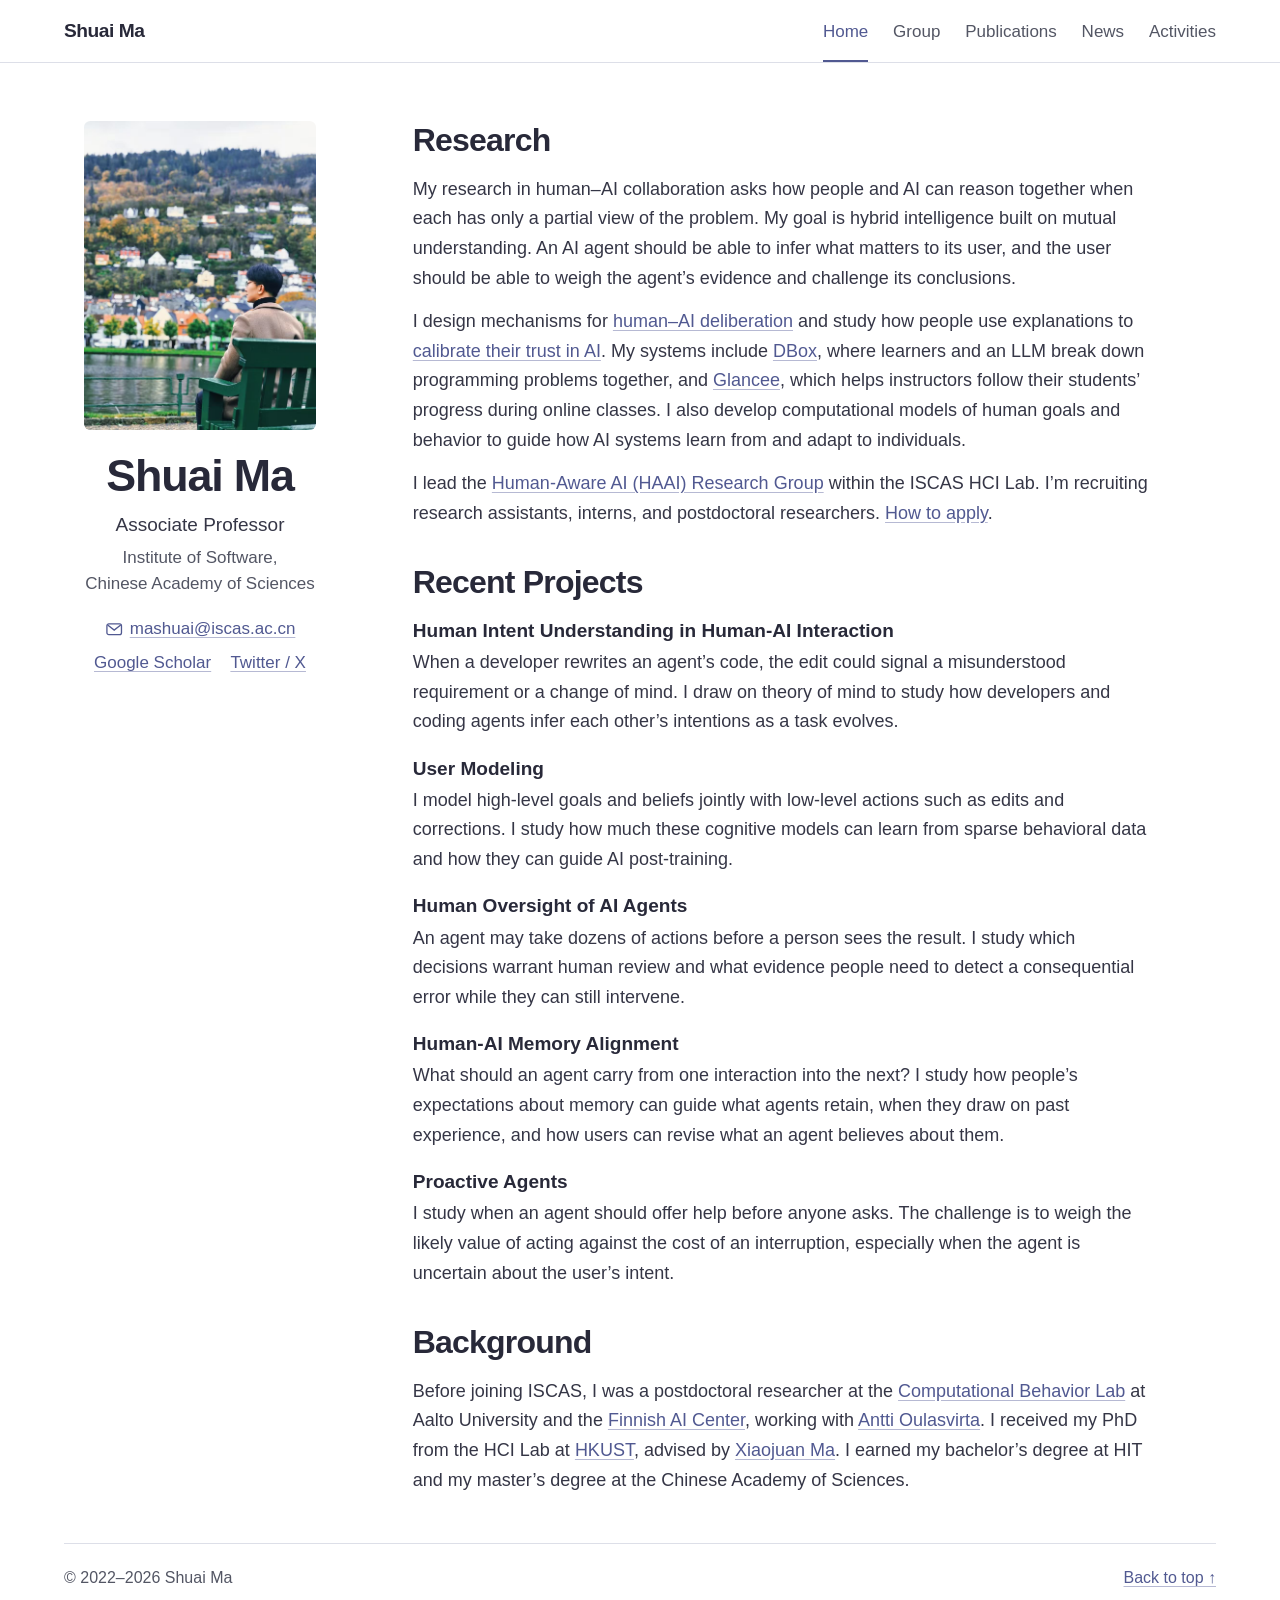
==== commit 66b945d5: "update template" ====
--- a/index.html
+++ b/index.html
@@ -3,931 +3,75 @@
 <head>
   <meta charset="utf-8">
   <meta name="viewport" content="width=device-width, initial-scale=1">
-  <meta name="description" content="Shuai Ma, Associate Professor at ISCAS. Research on human–AI collaboration, hybrid intelligence, and trust in AI.">
+  <meta name="description" content="Shuai Ma studies human–AI collaboration and hybrid intelligence through human intent understanding, user modeling, agent oversight, memory alignment, and proactive agents.">
   <title>Shuai Ma | Human–AI Collaboration</title>
-  <link rel="icon" href="./personal_webpage_files/favicon.svg" type="image/svg+xml">
-  <!-- Independent layout inspired by https://github.com/Anleeno/anleeno-academic. -->
-  <style>
-:root {
-  color-scheme: light;
-  --ink: #242536;
-  --body: #343545;
-  --secondary: #545564;
-  --link: #515991;
-  --lavender: #f3f3fa;
-  --edge: #dcdde8;
-  font: 100%/1.6 -apple-system, BlinkMacSystemFont, 'Segoe UI', Helvetica, Arial, sans-serif;
-  color: var(--body);
-  background: white;
-}
-* { box-sizing: border-box; }
-html { scroll-padding-top: 7rem; }
-body, h1, h2, h3, h4, p, figure, ul { margin: 0; }
-body { font-size: 1.125rem; }
-h1, h2, h3, h4 { color: var(--ink); line-height: 1.24; }
-a { color: var(--link); text-underline-offset: .18em; text-decoration-color: #b9bcd7; }
-a:hover { text-decoration-color: currentColor; }
-button, input, select, summary { font: inherit; }
-button, select, summary { cursor: pointer; }
-:focus-visible { outline: 3px solid #6b6fb2; outline-offset: 4px; }
-summary { width: fit-content; color: var(--link); }
-::selection { background: #dee0f4; }
-[hidden] { display: none !important; }
-.sr-only, .skip:not(:focus) { position: absolute; width: 1px; height: 1px; overflow: hidden; clip-path: inset(50%); white-space: nowrap; }
-.skip:focus { position: fixed; left: 1rem; top: 1rem; background: white; z-index: 4; padding: .5rem; }
-.mast { position: sticky; top: 0; z-index: 3; display: flex; justify-content: center; padding: 1rem .7rem .7rem; pointer-events: none; }
-.mast nav { display: flex; align-items: center; justify-content: space-around; gap: .2rem; padding: .25rem; background: rgba(255,255,255,.96); border: 1px solid #e3e3eb; border-radius: 2rem; box-shadow: 0 3px 16px rgba(41,43,74,.07); backdrop-filter: blur(12px); pointer-events: auto; }
-.mast a { padding: .48rem 1.05rem; font-size: 1rem; color: var(--body); text-decoration: none; border-radius: 1.5rem; }
-.mast a:hover, .mast a[aria-current] { background: var(--lavender); color: var(--link); }
-.layout { width: min(76rem, calc(100% - 5rem)); margin: 2.8rem auto 0; display: grid; grid-template-columns: minmax(15rem, 18rem) minmax(0, 1fr); column-gap: clamp(3.5rem, 6.6vw, 6rem); align-items: start; }
-.profile { position: sticky; top: 7.1rem; text-align: center; }
-.portrait { display: block; width: min(100%, 14.9rem); height: auto; margin: 0 auto 1.25rem; border-radius: .6rem; }
-.profile h1 { font-size: clamp(2.4rem, 3vw, 3rem); letter-spacing: -.05em; font-weight: 680; }
-.role { margin-top: .5rem; font-size: 1.1875rem; }
-.institute { margin: .35rem auto 0; max-width: 27ch; font-size: 1.0625rem; color: var(--secondary); line-height: 1.55; }
-.contact { margin-top: 1.45rem; font-size: 1.0625rem; }
-.contact a { text-decoration: none; }
-.contact a:hover { text-decoration: underline; }
-.contacts { display: flex; justify-content: center; align-items: center; flex-wrap: wrap; gap: .5rem 1.35rem; margin-top: .3rem; }
-.address { display: inline-flex; align-items: center; gap: .5rem; }
-.address svg { width: 1.1rem; height: 1.1rem; }
-main { min-width: 0; }
-main > section + section { margin-top: 3.15rem; }
-h2 { font-size: clamp(1.85rem, 2.5vw, 2.25rem); font-weight: 650; letter-spacing: -.04em; margin-bottom: 1.15rem; }
-h3 { font-size: 1.3rem; letter-spacing: -.018em; }
-.prose { max-width: 72ch; }
-.prose p + p { margin-top: 1rem; }
-.openings { margin-top: 1.45rem; padding-left: 1.1rem; border-left: 3px solid #a5aacf; }
-.openings strong { font-weight: 600; }
-.openings details { margin-top: .36rem; }
-.openings details p { margin-top: .65rem; }
-.news-list { list-style: none; padding: 0; }
-.news-list li { display: grid; grid-template-columns: 6rem minmax(0,1fr); gap: .7rem; margin-bottom: .65rem; }
-.news-list time { color: var(--link); font-weight: 550; font-variant-numeric: tabular-nums; white-space: nowrap; }
-.archive summary { margin-top: .7rem; }
-.archive[open] summary { margin-bottom: 1rem; }
-.only-open, details[open] > summary .only-closed { display: none; }
-details[open] > summary .only-open { display: inline; }
-.paper-tools { display: flex; align-items: center; flex-wrap: wrap; gap: .75rem; margin-bottom: 1.05rem; }
-.paper-tools label { display: block; min-width: 0; }
-.paper-tools input, .paper-tools select { max-width: 100%; border: 1px solid #bfc1d2; border-radius: .43rem; padding: .55rem .75rem; background: white; color: var(--body); font-size: 1rem; line-height: 1.45; min-height: 2.8rem; }
-.paper-tools .search-field { flex: 1 1 13rem; }
-.search-field input { width: 100%; }
-.filter-field { flex: 0 1 auto; }
-.paper-tools select { color: var(--link); }
-.paper-tools input::placeholder { color: var(--secondary); }
-.paper-tools input:focus-visible, .paper-tools select:focus-visible { outline-offset: 2px; }
-.empty { padding: 1rem 0; }
-.reset { background: none; color: var(--link); border: 0; padding: .35rem 0; text-decoration: underline; text-underline-offset: .18em; }
-.paper { display: grid; grid-template-columns: clamp(8.5rem, 15vw, 12.5rem) minmax(0, 1fr); column-gap: 1.55rem; align-items: start; border-top: 1px solid var(--edge); padding-block: 1.65rem; }
-.paper figure { background: #f7f7fb; padding: .5rem; border-radius: .4rem; }
-.paper img { display: block; width: 100%; height: auto; aspect-ratio: 1.44; object-fit: contain; }
-.paper-info { min-width: 0; }
-.paper h3 { font-size: 1.3rem; line-height: 1.36; font-weight: 620; }
-.paper h3 a { color: var(--ink); text-decoration: none; }
-.paper h3 a:hover { text-decoration: underline; color: var(--link); }
-.venue, .authors, .paper-actions { font-size: 1.0625rem; }
-.venue { color: var(--link); margin-bottom: .35rem; font-weight: 530; }
-.award { color: #835b21; }
-.authors { margin-top: .55rem; color: var(--secondary); line-height: 1.6; }
-.authors strong { font-weight: 620; color: var(--ink); }
-.paper-actions { display: flex; flex-wrap: wrap; align-items: baseline; gap: .25rem 1.1rem; margin-top: .65rem; }
-.paper-actions details[open] { flex-basis: 100%; }
-.paper-actions summary { white-space: nowrap; }
-.paper-actions details p { margin-top: .7rem; line-height: 1.65; }
-.paper-actions .areas { color: var(--secondary); }
-.records { display: grid; gap: .2rem; }
-.records ul { padding-left: 1.15rem; }
-.records li { margin-block: .4rem; }
-.records > details { border-top: 1px solid var(--edge); padding: .75rem 0; }
-.records > details > summary { font-size: 1.1875rem; color: var(--ink); font-weight: 560; }
-.records > details[open] > summary { margin-bottom: 1rem; }
-.records h4 { font-size: 1.125rem; font-weight: 600; margin: 1.1rem 0 .35rem; }
-.records .dated-entry { display: grid; grid-template-columns: 3rem minmax(0,1fr); gap: .75rem; }
-.records ul:has(.dated-entry) { padding-left: 0; }
-.entry-year { color: var(--link); }
-.recognition { margin-top: 1rem; }
-footer { margin-top: 3rem; border-top: 1px solid var(--edge); padding: 1.25rem 0 2rem; display: flex; justify-content: space-between; flex-wrap: wrap; gap: .6rem; font-size: 1rem; color: var(--secondary); }
-@media (max-width: 60rem) {
-  .layout { display: block; width: min(48rem, calc(100% - 3rem)); margin-top: 1.6rem; }
-  .profile { position: static; text-align: left; display: grid; align-items: center; grid-template-columns: minmax(8rem, 12rem) minmax(0,1fr); gap: 0 2rem; padding-bottom: 2.25rem; border-bottom: 1px solid var(--edge); margin-bottom: 2.25rem; }
-  .portrait { width: 100%; margin: 0; }
-  .institute { max-width: 34ch; margin-left: 0; }
-  .contact { margin-top: .8rem; }
-  .contacts { justify-content: flex-start; }
-}
-@media (max-width: 40rem) {
-  html { scroll-padding-top: 5rem; }
-  .mast { padding: .5rem .4rem; }
-  .mast a { padding: .45rem .75rem; }
-  .layout { width: calc(100% - 2.5rem); margin-top: 1.4rem; }
-  .profile { grid-template-columns: minmax(0,1fr) 7.25rem; gap: .7rem 1rem; padding-bottom: 1.55rem; margin-bottom: 1.8rem; }
-  .identity { display: contents; }
-  .portrait { grid-column: 2; grid-row: 1 / 4; align-self: start; }
-  .profile h1, .role, .institute { grid-column: 1; }
-  .profile h1 { font-size: 2.35rem; }
-  .role, .institute { margin: 0; }
-  .contact { grid-column: 1 / -1; margin-top: .4rem; display: flex; flex-wrap: wrap; align-items: center; gap: .25rem 1.25rem; }
-  .contacts { margin: 0; gap: 1.25rem; }
-  main > section + section { margin-top: 2.25rem; }
-  h2 { margin-bottom: .85rem; }
-  .news-list li { grid-template-columns: 5.35rem minmax(0,1fr); gap: .6rem; margin-bottom: .8rem; }
-  .paper-tools { display: grid; grid-template-columns: minmax(0,1fr); gap: .5rem; }
-  .paper-tools select { width: 100%; }
-  .paper { grid-template-columns: minmax(0,1fr) 6rem; gap: 0 .8rem; padding-block: 1.3rem; }
-  .paper-info { display: contents; }
-  .paper figure { grid-row: 1 / 3; grid-column: 2; padding: .3rem; }
-  .paper .venue, .paper h3 { grid-column: 1; }
-  .paper h3 { font-size: 1.1875rem; }
-  .authors, .paper-actions { grid-column: 1 / -1; }
-  footer { margin-top: 1.7rem; }
-}
-@media (max-width: 23rem) {
-  .mast nav { width: 100%; gap: 0; }
-  .mast a { padding-inline: .3rem; }
-  .layout { width: calc(100% - 2rem); }
-  .profile { grid-template-columns: minmax(0,1fr) 5.7rem; }
-  .profile h1 { font-size: 2.05rem; }
-  .paper { display: block; }
-  .paper figure { float: right; width: 5rem; margin: .15rem 0 .6rem .65rem; }
-  .authors { clear: both; }
-}
-@media (max-height: 42rem) and (min-width: 60.01rem) { .profile { position: static; } }
-@media print {
-  .mast, .skip, .paper-tools, footer a, .empty { display: none; }
-  .layout { display: block; width: 100%; margin: 0; }
-  .profile { position: static; text-align: left; margin-bottom: 2rem; }
-  .portrait { display: none; }
-  .institute { max-width: none; }
-  .contacts { justify-content: flex-start; }
-  .paper { break-inside: avoid; }
-}
-  </style>
+  <link rel="icon" href="./personal_webpage_files/interaction.svg" type="image/svg+xml" sizes="any">
+  <link rel="stylesheet" href="./personal_webpage_files/academic-pages.css">
+  <script>
+    const formerSections = { '#publications': 'publications.html', '#news': 'news.html', '#activities': 'activities.html', '#group': 'group.html' };
+    function followFormerLink() {
+      const destination = formerSections[location.hash];
+      if (destination) location.replace(destination);
+    }
+    followFormerLink();
+    window.addEventListener('hashchange', followFormerLink);
+  </script>
 </head>
-<body>
-  <a class="skip" href="#about">Skip to content</a>
-  <header class="mast"><nav aria-label="Page navigation">
-    <a href="#about">About</a><a href="#news">News</a><a href="#publications">Publications</a><a href="#activities">Activities</a>
-  </nav></header>
-  <div class="layout" id="top">
-    <aside class="profile" aria-labelledby="name">
-      <img class="portrait" src="./personal_webpage_files/Me.jpg" width="960" height="1282" alt="Shuai Ma sitting by the water" fetchpriority="high">
-      <div class="identity">
-        <h1 id="name">Shuai Ma</h1>
-        <p class="role">Associate Professor</p>
-        <p class="institute">Institute of Software,<br>Chinese Academy of Sciences</p>
-        <div class="contact">
-          <a class="address" href="mailto:mashuai@iscas.ac.cn"><svg viewBox="0 0 24 24" fill="none" stroke="currentColor" stroke-width="1.7" aria-hidden="true"><rect x="2.5" y="5" width="19" height="14" rx="2.5"/><path d="m3.5 6.5 8.5 6.7 8.5-6.7"/></svg>mashuai@iscas.ac.cn</a>
-          <div class="contacts"><a href="https://scholar.google.com/citations?hl=en&amp;user=qajd8BYAAAAJ">Google Scholar</a> <a href="https://twitter.com/shuaima_hci">Twitter / X</a></div>
+<body id="top">
+  <a class="skip" href="#main">Skip to content</a>
+  <header class="mast">
+    <div class="shell mast-inner"><a class="signature" href="index.html">Shuai Ma</a>
+      <nav aria-label="Main navigation">
+        <a href="index.html" aria-current="page">Home</a>
+        <a href="group.html">Group</a>
+        <a href="publications.html">Publications</a>
+        <a href="news.html">News</a>
+        <a href="activities.html">Activities</a>
+      </nav>
+    </div>
+  </header>
+  <main id="main" class="shell" tabindex="-1">
+      <div class="home-layout">
+        <aside class="profile" aria-labelledby="name">
+          <img class="portrait" src="./personal_webpage_files/Me.jpg" width="960" height="1282" alt="Shuai Ma sitting by the water" fetchpriority="high">
+          <div class="identity">
+            <h1 id="name">Shuai Ma</h1>
+            <p class="role">Associate Professor</p>
+            <p class="institute">Institute of Software,<br>Chinese Academy of Sciences</p>
+            <div class="contact">
+              <a class="address" href="mailto:mashuai@iscas.ac.cn"><svg viewBox="0 0 24 24" fill="none" stroke="currentColor" stroke-width="1.7" aria-hidden="true"><rect x="2.5" y="5" width="19" height="14" rx="2.5"/><path d="m3.5 6.5 8.5 6.7 8.5-6.7"/></svg>mashuai@iscas.ac.cn</a>
+              <div class="contacts"><a href="https://scholar.google.com/citations?hl=en&amp;user=qajd8BYAAAAJ">Google Scholar</a> <a href="https://twitter.com/shuaima_hci">Twitter / X</a></div>
+            </div>
+          </div>
+        </aside>
+        <div class="reading">
+          <section id="about" aria-labelledby="research-title">
+            <h2 id="research-title">Research</h2>
+            <p>My research in human–AI collaboration asks how people and AI can reason together when each has only a partial view of the problem. My goal is hybrid intelligence built on mutual understanding. An AI agent should be able to infer what matters to its user, and the user should be able to weigh the agent’s evidence and challenge its conclusions.</p>
+            <p>I design mechanisms for <a href="./personal_webpage_files/paper_pdf/Human-AI Deliberation.pdf">human–AI deliberation</a> and study how people use explanations to <a href="./personal_webpage_files/paper_pdf/human_AI_CL.pdf">calibrate their trust in AI</a>. My systems include <a href="./personal_webpage_files/paper_pdf/DBox.pdf">DBox</a>, where learners and an LLM break down programming problems together, and <a href="./personal_webpage_files/paper_pdf/glancee.pdf">Glancee</a>, which helps instructors follow their students’ progress during online classes. I also develop computational models of human goals and behavior to guide how AI systems learn from and adapt to individuals.</p>
+            <p>I lead the <a href="group.html">Human-Aware AI (HAAI) Research Group</a> within the ISCAS HCI Lab. I’m recruiting research assistants, interns, and postdoctoral researchers. <a href="group.html#joining">How to apply</a>.</p>
+          </section>
+          <section id="projects" aria-labelledby="projects-title">
+            <h2 id="projects-title">Recent Projects</h2>
+            <dl class="projects">
+              <dt>Human Intent Understanding in Human-AI Interaction</dt>
+              <dd>When a developer rewrites an agent’s code, the edit could signal a misunderstood requirement or a change of mind. I draw on theory of mind to study how developers and coding agents infer each other’s intentions as a task evolves.</dd>
+              <dt>User Modeling</dt>
+              <dd>I model high-level goals and beliefs jointly with low-level actions such as edits and corrections. I study how much these cognitive models can learn from sparse behavioral data and how they can guide AI post-training.</dd>
+              <dt>Human Oversight of AI Agents</dt>
+              <dd>An agent may take dozens of actions before a person sees the result. I study which decisions warrant human review and what evidence people need to detect a consequential error while they can still intervene.</dd>
+              <dt>Human-AI Memory Alignment</dt>
+              <dd>What should an agent carry from one interaction into the next? I study how people’s expectations about memory can guide what agents retain, when they draw on past experience, and how users can revise what an agent believes about them.</dd>
+              <dt>Proactive Agents</dt>
+              <dd>I study when an agent should offer help before anyone asks. The challenge is to weigh the likely value of acting against the cost of an interruption, especially when the agent is uncertain about the user’s intent.</dd>
+            </dl>
+          </section>
+          <section aria-labelledby="background-title"><h2 id="background-title">Background</h2>
+            <p>Before joining ISCAS, I was a postdoctoral researcher at the <a href="https://cbl.aalto.fi/">Computational Behavior Lab</a> at Aalto University and the <a href="https://fcai.fi/">Finnish AI Center</a>, working with <a href="https://users.aalto.fi/~oulasvir/">Antti Oulasvirta</a>. I received my PhD from the HCI Lab at <a href="https://hkust.edu.hk/">HKUST</a>, advised by <a href="https://www.cse.ust.hk/~mxj/">Xiaojuan Ma</a>. I earned my bachelor’s degree at HIT and my master’s degree at the Chinese Academy of Sciences.</p>
+          </section>
         </div>
       </div>
-    </aside>
-    <main>
-      <section id="about" class="prose" aria-labelledby="about-title">
-        <h2 id="about-title">About me</h2>
-        <p>
-          My research explores how to foster hybrid intelligence by enabling humans and AI to better understand, collaborate with, and adapt to each other. I focus on two interconnected directions:
-        </p>
-
-        <ul>
-          <li>
-            <strong>Novel Mechanisms for Human–AI Collaboration:</strong>
-            I investigate new paradigms of human–AI collaboration, including human–AI deliberation and trust calibration, and translate these insights into practical AI tools for real-world applications, such as DBox and Glancee.
-          </li>
-          <li>
-            <strong>User Modeling for Human-Aware AI:</strong>
-            I explore how to computationally model users in human–AI collaboration and leverage these models to improve AI post-training, enabling AI systems to better understand and adapt to individual users.
-          </li>
-        </ul>
-
-        <p>Before joining ISCAS, I was a postdoctoral researcher at the <a href="https://cbl.aalto.fi/">Computational Behavior Lab</a> at Aalto University and the <a href="https://fcai.fi/">Finnish AI Center</a>, working with <a href="https://users.aalto.fi/~oulasvir/">Antti Oulasvirta</a>. I received my PhD from the HCI Lab at <a href="https://hkust.edu.hk/">HKUST</a>, advised by <a href="https://www.cse.ust.hk/~mxj/">Xiaojuan Ma</a>. Before that, I got my Bachelor's degree from HIT and Master's degree from Chinese Academy of Sciences.</p>
-        <div class="openings">
-          <p><strong>Open positions!</strong></p>
-          <p>I’m recruiting research assistants, interns, and postdoctoral researchers to work on human–AI collaboration.</p>
-          <strong>How to apply</strong>
-          <p>Send your CV to <a href="mailto:mashuai@iscas.ac.cn">mashuai@iscas.ac.cn</a> with the subject <strong>[Master/RA/Postdoc Application] + Your Name</strong>.</p>
-        </div>
-      </section>
-      <section id="news" aria-labelledby="news-title">
-        <h2 id="news-title">News</h2>
-        <ul class="news-list">
-          <li><time datetime="2026-10">Oct 2026</time><span>Our paper &quot;Living inside the Black Box&quot; received an <span class="award">Honorable Mention Award</span> at ISWC 2026!</span></li>
-          <li><time datetime="2026-06">Jun 2026</time><span>Two papers were accepted to ACM UIST 2026. Thanks to Xinru and Nianlong.</span></li>
-          <li><time datetime="2026-01">Jan 2026</time><span>Three papers were accepted to ACM CHI 2026. Thanks to Mengyao, Yuanhao, and Yuwei.</span></li>
-        </ul>
-        <details class="archive"><summary><span class="only-closed">Earlier news</span><span class="only-open">Hide earlier news</span></summary>
-          <ul class="news-list">
-            <li><time datetime="2025-12">Dec 2025</time><span>One paper was accepted to ACM IUI 2026. Thanks to Xinyi and Antti.</span></li>
-            <li><time datetime="2025-12">Dec 2025</time><span>Our &quot;AI Afterlife&quot; work gets covered by <a href="./personal_webpage_files/paper_pdf/ChinaDaily.pdf">China Daily</a>!</span></li>
-            <li><time datetime="2025-10">Oct 2025</time><span>Attend CSCW 2025 in Bergen, Norway.</span></li>
-            <li><time datetime="2025-10">Oct 2025</time><span>Attend Ubicomp 2025 in Espoo, Finland.</span></li>
-            <li><time datetime="2025-05">May 2025</time><span>Attend CHI 2025 in Yokohama, Japan.</span></li>
-            <li><time datetime="2025-03">Mar 2025</time><span>Three papers received ACM CHI 2025 <span class="award">Honorable Mention Award</span>.</span></li>
-            <li><time datetime="2025-01">Jan 2025</time><span>Five papers were accepted to ACM CHI 2025.</span></li>
-            <li><time datetime="2024-09">Sep 2024</time><span>Start my Postdoc at Aalto University with Prof. Antti Oulasvirta.</span></li>
-            <li><time datetime="2024-08">Aug 2024</time><span>Became Dr. Ma!</span></li>
-            <li><time datetime="2024-05">May 2024</time><span>Passed my PhD thesis proposal defense.</span></li>
-            <li><time datetime="2024-05">May 2024</time><span>Attend CHI 2024 in Hawaii, USA.</span></li>
-            <li><time datetime="2024-01">Jan 2024</time><span>Three papers accepted by CHI 2024.</span></li>
-            <li><time datetime="2023-11">Nov 2023</time><span>Arrived at ETH Zurich for a visit with Prof. April Wang&#x27;s Peach Lab.</span></li>
-            <li><time datetime="2023-04">Apr 2023</time><span>Attend CHI 2023 in Hamburg, Germany.</span></li>
-            <li><time datetime="2023-01">Jan 2023</time><span>Three papers accepted by CHI 2023.</span></li>
-            <li><time datetime="2022-08">Aug 2022</time><span>Paper on robot learning engagement accepted by TOCHI.</span></li>
-            <li><time datetime="2022-04">Apr 2022</time><span>Passed PhD qualifying exam and became a PhD candidate.</span></li>
-            <li><time datetime="2022-02">Feb 2022</time><span>Our paper &quot;Glancee&quot; gets conditionally accepted at CHI 2022.</span></li>
-          </ul>
-        </details>
-      </section>
-      <section id="publications" aria-labelledby="pub-title">
-        <h2 id="pub-title">Publications</h2>
-        <div class="paper-tools" hidden>
-          <label class="filter-field"><span class="sr-only">Publication selection or research area</span><select id="scope" aria-controls="papers">
-              <option value="Selected">Selected papers (14)</option>
-              <option value="All">All papers (36)</option>
-              <optgroup label="Research areas">
-                <option value="User Modeling">User modeling &amp; understanding</option>
-                <option value="Trust Calibration">Human–AI trust calibration</option>
-                <option value="Explainable AI">Explainable AI</option>
-                <option value="Human-AI Collaboration">Human–AI collaboration</option>
-                <option value="AI4Science / Social Science">AI4Science / Social Science</option>
-              </optgroup>
-            </select></label>
-          <label class="search-field"><span class="sr-only">Search publications by title, author, venue or research area</span><input type="search" id="query" aria-controls="papers" placeholder="Search papers" autocomplete="off"></label>
-        </div>
-        <p class="sr-only" id="result-count" role="status" aria-live="polite"></p>
-        <div class="empty" hidden><p>No papers match this search.</p><button type="button" class="reset">Clear filters</button></div>
-        <div id="papers">
-        <article class="paper" data-areas="Human-AI Collaboration">
-          <figure><img loading="lazy" decoding="async" src="./personal_webpage_files/paper_teaser/FANVERSE.png" alt=""></figure>
-          <div class="paper-info">
-            <p class="venue">NeurIPS 2026 Creative AI Track</p>
-            <h3><a href="./personal_webpage_files/paper_pdf/FANVERSE.pdf">FANVERSE: Exploring and Extending Branching Story Universes Across Canon and Fan Fiction</a></h3>
-            <p class="authors">Lingyi Long, Xian Li, <strong>Shuai Ma</strong>, Yi Wang, Zhuoran Lu.</p>
-            <div class="paper-actions">
-              <a href="./personal_webpage_files/paper_pdf/FANVERSE.pdf">PDF</a>
-              <details><summary aria-label="Summary of FANVERSE: Exploring and Extending Branching Story Universes Across Canon and Fan Fiction">Summary</summary>
-                <p>Fan works form branching story universes, but existing platforms present them as isolated linear narratives. We introduce FANVERSE, an AI-powered system enabling users to explore interconnected story branches and create new ones. Evaluations demonstrate its effectiveness in story construction, cross-branch reasoning, and narrative extension.</p>
-                <p class="areas">Research areas: Human–AI collaboration.</p>
-              </details>
-            </div>
-          </div>
-        </article>
-        <article class="paper" data-areas="User Modeling|Explainable AI" data-selected>
-          <figure><img loading="lazy" decoding="async" src="./personal_webpage_files/paper_teaser/Blackbox.png" alt=""></figure>
-          <div class="paper-info">
-            <p class="venue">ISWC 2026 · <span class="award">Honorable Mention</span></p>
-            <h3><a href="./personal_webpage_files/paper_pdf/Living inside Blackbox.pdf">Living Inside the Black Box: Behavioral Probing and Adaptation in Mandatory Wearable Sensing</a></h3>
-            <p class="authors">Yibo Meng, Bingyi Liu, Ruiqi Chen, Xiaolan Ding, <strong>Shuai Ma</strong>.</p>
-            <div class="paper-actions">
-              <a href="./personal_webpage_files/paper_pdf/Living inside Blackbox.pdf">PDF</a>
-              <details><summary aria-label="Summary of Living Inside the Black Box: Behavioral Probing and Adaptation in Mandatory Wearable Sensing">Summary</summary>
-                <p>This paper presents a study on behavioral probing and adaptation in mandatory wearable sensing. It addresses the challenge of understanding user behavior and adapting to their needs in real-world scenarios.</p>
-                <p class="areas">Research areas: User modeling &amp; understanding, Explainable AI.</p>
-              </details>
-            </div>
-          </div>
-        </article>
-        <article class="paper" data-areas="Explainable AI|Human-AI Collaboration">
-          <figure><img loading="lazy" decoding="async" src="./personal_webpage_files/paper_teaser/XAgen.png" alt=""></figure>
-          <div class="paper-info">
-            <p class="venue">Design and Artificial Intelligence</p>
-            <h3><a href="./personal_webpage_files/paper_pdf/XAgen.pdf">XAgen: Designing Explainability Support for Failure Detection and Correction in Multi-Agent Workflows</a></h3>
-            <p class="authors">Xinru Wang, Zhuoran Lu, <strong>Shuai Ma</strong>, Ming Yin, Eunyee Koh, Mustafa Doga Dogan.</p>
-            <div class="paper-actions">
-              <a href="./personal_webpage_files/paper_pdf/XAgen.pdf">PDF</a>
-              <details><summary aria-label="Summary of XAgen: Designing Explainability Support for Failure Detection and Correction in Multi-Agent Workflows">Summary</summary>
-                <p>This paper presents XAgen, a framework for designing explainability support in multi-agent workflows. It addresses the challenge of failure detection and correction by providing transparent and interpretable insights into agent behaviors and decisions.</p>
-                <p class="areas">Research areas: Explainable AI, Human–AI collaboration.</p>
-              </details>
-            </div>
-          </div>
-        </article>
-        <article class="paper" data-areas="User Modeling">
-          <figure><img loading="lazy" decoding="async" src="./personal_webpage_files/paper_teaser/fortunetelling.png" alt=""></figure>
-          <div class="paper-info">
-            <p class="venue">ICWSM 2027</p>
-            <h3><a href="./personal_webpage_files/paper_pdf/fortunetelling.pdf">Understanding Fortunetelling with Large Language Models in China: User Practices, Perceptions, and Impacts on Beliefs and Decisions</a></h3>
-            <p class="authors">Xueer Lin, Chenyu Li, <strong>Shuai Ma</strong>, Yuhan Lyu, and Zhenhui Peng.</p>
-            <div class="paper-actions">
-              <a href="./personal_webpage_files/paper_pdf/fortunetelling.pdf">PDF</a>
-              <details><summary aria-label="Summary of Understanding Fortunetelling with Large Language Models in China: User Practices, Perceptions, and Impacts on Beliefs and Decisions">Summary</summary>
-                <p>This paper examines why people use LLMs for fortunetelling and how such interactions affect them. Through an analysis of 1,045 Chinese social media posts and interviews with 20 users, the study finds that LLM fortunetelling is used less for accurate prediction than for coping with uncertainty and seeking emotional support. Although it rarely changes users’ major beliefs or decisions, it can subtly shift their mindset and lead to small behavioral adjustments.</p>
-                <p class="areas">Research areas: User modeling &amp; understanding.</p>
-              </details>
-            </div>
-          </div>
-        </article>
-        <article class="paper" data-areas="Explainable AI|Trust Calibration" data-selected>
-          <figure><img loading="lazy" decoding="async" src="./personal_webpage_files/paper_teaser/graphionale.png" alt=""></figure>
-          <div class="paper-info">
-            <p class="venue">UIST 2026</p>
-            <h3><a href="./personal_webpage_files/paper_pdf/graphionale.pdf">Graphionale: How Graph Visualizations of LLM Rationales Affect Human Decision Making</a></h3>
-            <p class="authors">Xinru Wang, Zhexuan Ma, Ming Yin, <strong>Shuai Ma*</strong>, Thomas W Malone. (* corresponding author)</p>
-            <div class="paper-actions">
-              <a href="./personal_webpage_files/paper_pdf/graphionale.pdf">PDF</a>
-              <details><summary aria-label="Summary of Graphionale: How Graph Visualizations of LLM Rationales Affect Human Decision Making">Summary</summary>
-                <p>This paper asks a simple but important question: when do graphical explanations actually help people reason with LLMs? Through a 204-participant study, it finds that turning dense LLM rationales into interactive argument maps can improve trust calibration in some tasks, but hurt it in others. Strikingly, the explanation format users prefer is not always the one that helps them make better decisions, showing that effective AI explanations must be matched to the task.</p>
-                <p class="areas">Research areas: Explainable AI, Human–AI trust calibration.</p>
-              </details>
-            </div>
-          </div>
-        </article>
-        <article class="paper" data-areas="Human-AI Collaboration">
-          <figure><img loading="lazy" decoding="async" src="./personal_webpage_files/paper_teaser/surpassing.png" alt=""></figure>
-          <div class="paper-info">
-            <p class="venue">UIST 2026</p>
-            <h3><a href="./personal_webpage_files/paper_pdf/surpassing.pdf">Surpassing Human Wrist Constraints: Dexterity-Enhanced Techniques for Teleoperated Robotic Manipulation</a></h3>
-            <p class="authors">Luyao Shen, Yihong Zhang, Qiyuan Song, Jiannan Li, Tianren Luo, <strong>Shuai Ma</strong>, Wei Sun, Yulong Bian, Jin Huang, Teng Han, Nianlong Li, Feng Tian.</p>
-            <div class="paper-actions">
-              <a href="./personal_webpage_files/paper_pdf/surpassing.pdf">PDF</a>
-              <details><summary aria-label="Summary of Surpassing Human Wrist Constraints: Dexterity-Enhanced Techniques for Teleoperated Robotic Manipulation">Summary</summary>
-                <p>This paper addresses a key limitation of free-hand robot teleoperation: human wrist motion cannot fully exploit robotic arm dexterity. Based on 60 demonstration videos, the authors identify three robotic motion capabilities that exceed human biomechanics and propose four VR-inspired interaction techniques to extend users’ control. Evaluations in VR and on a UR5 robot show that these techniques improve rotation, alignment, and orientation control while reducing operator workload.</p>
-                <p class="areas">Research areas: Human–AI collaboration.</p>
-              </details>
-            </div>
-          </div>
-        </article>
-        <article class="paper" data-areas="User Modeling|Human-AI Collaboration">
-          <figure><img loading="lazy" decoding="async" src="./personal_webpage_files/paper_teaser/APE.png" alt=""></figure>
-          <div class="paper-info">
-            <p class="venue">IUI 2026</p>
-            <h3><a href="./personal_webpage_files/paper_pdf/APE.pdf">Adaptive Prompt Elicitation for Text-to-Image Generation</a></h3>
-            <p class="authors">Xinyi Wen, Lena Hegemann, Xiaofu Jin, <strong>Shuai Ma</strong>, Antti Oulasvirta.</p>
-            <div class="paper-actions">
-              <a href="./personal_webpage_files/paper_pdf/APE.pdf">PDF</a>
-              <details><summary aria-label="Summary of Adaptive Prompt Elicitation for Text-to-Image Generation">Summary</summary>
-                <p>When we describe our needs to LLMs, we often know what we want internally, but struggle to articulate our needs and intentions clearly and precisely through language. To address this challenge, we propose Adaptive Prompt Elicitation, which adaptively selects visual queries to help AI quickly refine human intent. This approach significantly improves human intention alignment while introducing no additional workload.</p>
-                <p class="areas">Research areas: User modeling &amp; understanding, Human–AI collaboration.</p>
-              </details>
-            </div>
-          </div>
-        </article>
-        <article class="paper" data-areas="User Modeling|AI4Science / Social Science" data-selected>
-          <figure><img loading="lazy" decoding="async" src="./personal_webpage_files/paper_teaser/PriorWeaver.png" alt=""></figure>
-          <div class="paper-info">
-            <p class="venue">CHI 2026</p>
-            <h3><a href="./personal_webpage_files/paper_pdf/PriorWeaver.pdf">PriorWeaver: Prior Elicitation via Iterative Dataset Construction</a></h3>
-            <p class="authors">Yuwei Xiao, <strong>Shuai Ma</strong>, Antti Oulasvirta, Eunice Jun.</p>
-            <div class="paper-actions">
-              <a href="./personal_webpage_files/paper_pdf/PriorWeaver.pdf">PDF</a>
-              <details><summary aria-label="Summary of PriorWeaver: Prior Elicitation via Iterative Dataset Construction">Summary</summary>
-                <p>Expressing prior beliefs is a critical step in Bayesian analysis—but translating intuitive knowledge into statistical distributions is notoriously difficult. We introduce PriorWeaver, an interactive system that lets analysts visually construct datasets to express their assumptions. By turning intuitive beliefs into data and iteratively refining them through prior predictive checks, PriorWeaver helps analysts produce priors that better match their expectations.</p>
-                <p class="areas">Research areas: User modeling &amp; understanding, AI4Science / Social Science.</p>
-              </details>
-            </div>
-          </div>
-        </article>
-        <article class="paper" data-areas="User Modeling|AI4Science / Social Science">
-          <figure><img loading="lazy" decoding="async" src="./personal_webpage_files/paper_teaser/Echo_of_norms.png" alt=""></figure>
-          <div class="paper-info">
-            <p class="venue">CHI 2026</p>
-            <h3><a href="./personal_webpage_files/paper_pdf/Echoes_of_Norms.pdf">Echoes of Norms: Investigating Counterspeech Bots&#x27; Influence on Bystanders in Online Communities</a></h3>
-            <p class="authors">Mengyao Wang, <strong>Shuai Ma</strong>, Nuo Li, Peng Zhang, Chenxin Li, Ning Gu, Tun Lu.</p>
-            <div class="paper-actions">
-              <a href="./personal_webpage_files/paper_pdf/Echoes_of_Norms.pdf">PDF</a>
-              <details><summary aria-label="Summary of Echoes of Norms: Investigating Counterspeech Bots&#x27; Influence on Bystanders in Online Communities">Summary</summary>
-                <p>Hate speech moderation often focuses on offenders and targets—but what about the silent majority watching the conversation? We build Civilbot, a counterspeech bot designed to intervene in online discussions, and study how it influences bystanders. Our results show that reason-based counterspeech delivered with a positive tone is most effective, revealing how well-designed bots can subtly mobilize bystanders and shape healthier online discourse.</p>
-                <p class="areas">Research areas: User modeling &amp; understanding, AI4Science / Social Science.</p>
-              </details>
-            </div>
-          </div>
-        </article>
-        <article class="paper" data-areas="Human-AI Collaboration|AI4Science / Social Science">
-          <figure><img loading="lazy" decoding="async" src="./personal_webpage_files/paper_teaser/Digdeeper.png" alt=""></figure>
-          <div class="paper-info">
-            <p class="venue">CHI 2026</p>
-            <h3><a href="./personal_webpage_files/paper_pdf/DigDeeper.pdf">&quot;Shall We Dig Deeper?&quot;: Designing and Evaluating Strategies for LLM Agents to Advance Knowledge Co-Construction in Asynchronous Online Discussions</a></h3>
-            <p class="authors">Yuanhao Zhang, Wenbo Li, Xiaoyu Wang, Kangyu Yuan, <strong>Shuai Ma</strong>, Xiaojuan Ma.</p>
-            <div class="paper-actions">
-              <a href="./personal_webpage_files/paper_pdf/DigDeeper.pdf">PDF</a>
-              <details><summary aria-label="Summary of &quot;Shall We Dig Deeper?&quot;: Designing and Evaluating Strategies for LLM Agents to Advance Knowledge Co-Construction in Asynchronous Online Discussions">Summary</summary>
-                <p>Online discussions promise collective knowledge building—but many stall at shallow exchanges. We design an LLM-powered facilitation agent that strategically intervenes to help conversations dig deeper. Through a study with 60 participants across multiple discussions, we show that AI interventions can push discussions from surface-level sharing toward deeper reasoning and synthesis, revealing how AI can sustain more meaningful online discourse.</p>
-                <p class="areas">Research areas: Human–AI collaboration, AI4Science / Social Science.</p>
-              </details>
-            </div>
-          </div>
-        </article>
-        <article class="paper" data-areas="User Modeling|Human-AI Collaboration">
-          <figure><img loading="lazy" decoding="async" src="./personal_webpage_files/paper_teaser/TCM.png" alt=""></figure>
-          <div class="paper-info">
-            <p class="venue">CSCW 2025</p>
-            <h3><a href="./personal_webpage_files/paper_pdf/TCM_CSCW.pdf">When Traditional Medicine Meets AI: Critical Considerations for AI-Empowered Clinical Support in Traditional Medicine</a></h3>
-            <p class="authors">Yuling Sun, Wenjing Yue, Xiaofu Jin, <strong>Shuai Ma</strong>, Xiaojuan Ma, Xiaoling Wang.</p>
-            <div class="paper-actions">
-              <a href="./personal_webpage_files/paper_pdf/TCM_CSCW.pdf">PDF</a>
-              <details><summary aria-label="Summary of When Traditional Medicine Meets AI: Critical Considerations for AI-Empowered Clinical Support in Traditional Medicine">Summary</summary>
-                <p>Traditional Medicine (TM) has long served as a cornerstone of healthcare, yet its integration with AI remains limited. Through interviews with 16 TM clinicians, we explore how AI-powered clinical systems are perceived and used in practice. Our findings reveal low adoption due to TM’s unique diagnostic logic and data challenges. We discuss these barriers and propose ways to better align AI innovations with the realities of traditional medicine.</p>
-                <p class="areas">Research areas: User modeling &amp; understanding, Human–AI collaboration.</p>
-              </details>
-            </div>
-          </div>
-        </article>
-        <article class="paper" data-areas="Human-AI Collaboration|Trust Calibration|Explainable AI" data-selected>
-          <figure><img loading="lazy" decoding="async" src="./personal_webpage_files/paper_teaser/deliberation.png" alt=""></figure>
-          <div class="paper-info">
-            <p class="venue">CHI 2025 · <span class="award">Honorable Mention</span></p>
-            <h3><a href="./personal_webpage_files/paper_pdf/Human-AI Deliberation.pdf">Towards Human-AI Deliberation: Design and Evaluation of LLM-Empowered Deliberative AI for AI-Assisted Decision-Making</a></h3>
-            <p class="authors"><strong>Shuai Ma</strong>, Qiaoyi Chen, Xinru Wang, Chengbo Zheng, Zhenhui Peng, Ming Yin, Xiaojuan Ma.</p>
-            <div class="paper-actions">
-              <a href="./personal_webpage_files/paper_pdf/Human-AI Deliberation.pdf">PDF</a>
-              <details><summary aria-label="Summary of Towards Human-AI Deliberation: Design and Evaluation of LLM-Empowered Deliberative AI for AI-Assisted Decision-Making">Summary</summary>
-                <p>What happens when you disagree with your AI collaborator during decision-making? We explore how to resolve such conflicts by leveraging the power of Retrieval-Augmented Generation. Acting as a communication bridge, a large language model enables deliberation between human decision-makers and domain-specific smaller models, significantly improving decision quality in the face of disagreement.</p>
-                <p class="areas">Research areas: Human–AI collaboration, Human–AI trust calibration, Explainable AI.</p>
-              </details>
-            </div>
-          </div>
-        </article>
-        <article class="paper" data-areas="User Modeling" data-selected>
-          <figure><img loading="lazy" decoding="async" src="./personal_webpage_files/paper_teaser/AI_afterlife.png" alt=""></figure>
-          <div class="paper-info">
-            <p class="venue">CHI 2025 · <span class="award">Honorable Mention</span></p>
-            <h3><a href="./personal_webpage_files/paper_pdf/AI_Afterlife.pdf">&quot;AI Afterlife&quot; as Digital Legacy: Perceptions, Expectations, and Concerns</a></h3>
-            <p class="authors">Ying Lei, <strong>Shuai Ma*</strong>, Yuling Sun, Xiaojuan Ma. (* corresponding author)</p>
-            <div class="paper-actions">
-              <a href="./personal_webpage_files/paper_pdf/AI_Afterlife.pdf">PDF</a>
-              <details><summary aria-label="Summary of &quot;AI Afterlife&quot; as Digital Legacy: Perceptions, Expectations, and Concerns">Summary</summary>
-                <p>Can AI-generated digital humans serve as a form of digital legacy—allowing us to “live on” in this world? Our comprehensive qualitative analysis investigates the full lifecycle of the “AI afterlife,” shedding light on how society envisions—and grapples with—this future.</p>
-                <p class="areas">Research areas: User modeling &amp; understanding.</p>
-              </details>
-            </div>
-          </div>
-        </article>
-        <article class="paper" data-areas="User Modeling|Human-AI Collaboration" data-selected>
-          <figure><img loading="lazy" decoding="async" src="./personal_webpage_files/paper_teaser/Signal_human_intention.png" alt=""></figure>
-          <div class="paper-info">
-            <p class="venue">CHI 2025 · <span class="award">Honorable Mention</span></p>
-            <h3><a href="./personal_webpage_files/paper_pdf/Signaling Human Intentions.pdf">Signaling Human Intentions to Service Robots: Understanding the Use of Social Cues during In-Person Conversations</a></h3>
-            <p class="authors">Hanfang Lyu, Xiaoyu Wang, Nandi Zhang, <strong>Shuai Ma</strong>, Qian Zhu, Yuhan Luo, Fugee Tsung, Xiaojuan Ma.</p>
-            <div class="paper-actions">
-              <a href="./personal_webpage_files/paper_pdf/Signaling Human Intentions.pdf">PDF</a>
-              <details><summary aria-label="Summary of Signaling Human Intentions to Service Robots: Understanding the Use of Social Cues during In-Person Conversations">Summary</summary>
-                <p>How do humans and service robots naturally express intentions through interactive actions in social settings? Our work offers valuable insights into natural human-robot interactions in the era of embodied intelligence, revealing how subtle, intuitive behaviors can serve as effective communicative cues.</p>
-                <p class="areas">Research areas: User modeling &amp; understanding, Human–AI collaboration.</p>
-              </details>
-            </div>
-          </div>
-        </article>
-        <article class="paper" data-areas="Human-AI Collaboration" data-selected>
-          <figure><img loading="lazy" decoding="async" src="./personal_webpage_files/paper_teaser/DBox.png" alt=""></figure>
-          <div class="paper-info">
-            <p class="venue">CHI 2025</p>
-            <h3><a href="./personal_webpage_files/paper_pdf/DBox.pdf">DBox: Scaffolding Algorithmic Programming Learning through Learner-LLM Co-Decomposition</a></h3>
-            <p class="authors"><strong>Shuai Ma</strong>, Junling Wang, Yuanhao Zhang, Xiaojuan Ma, April Yi Wang.</p>
-            <div class="paper-actions">
-              <a href="./personal_webpage_files/paper_pdf/DBox.pdf">PDF</a>
-              <details><summary aria-label="Summary of DBox: Scaffolding Algorithmic Programming Learning through Learner-LLM Co-Decomposition">Summary</summary>
-                <p>Can LLMs be used to help learners learn algorithmic programming? We propose a Learner-LLM Co-Decomposition approach to make LLMs scaffold such learning process.</p>
-                <p class="areas">Research areas: Human–AI collaboration.</p>
-              </details>
-            </div>
-          </div>
-        </article>
-        <article class="paper" data-areas="User Modeling|Human-AI Collaboration">
-          <figure><img loading="lazy" decoding="async" src="./personal_webpage_files/paper_teaser/scaffold_turns.png" alt=""></figure>
-          <div class="paper-info">
-            <p class="venue">CHI 2025</p>
-            <h3><a href="./personal_webpage_files/paper_pdf/Scaffolded Turns.pdf">Scaffolded Turns and Logical Conversations: Designing Humanized LLM-Powered Conversational Agents for Hospital Admission Interviews</a></h3>
-            <p class="authors">Dingdong Liu, Yujing Zhang, Bolin Zhao, <strong>Shuai Ma</strong>, Chuhan Shi, Xiaojuan Ma.</p>
-            <div class="paper-actions">
-              <a href="./personal_webpage_files/paper_pdf/Scaffolded Turns.pdf">PDF</a>
-              <details><summary aria-label="Summary of Scaffolded Turns and Logical Conversations: Designing Humanized LLM-Powered Conversational Agents for Hospital Admission Interviews">Summary</summary>
-                <p>We present a humanized conversational agent for hospital admissions that balances efficiency and empathy. Co-designed with clinicians, our system uses dynamic graph-based conversation flows and context-aware scaffolding to adaptively guide interviews. It outperforms existing solutions in both data accuracy and user experience, offering a promising path for AI-assisted healthcare interactions.</p>
-                <p class="areas">Research areas: User modeling &amp; understanding, Human–AI collaboration.</p>
-              </details>
-            </div>
-          </div>
-        </article>
-        <article class="paper" data-areas="User Modeling|Trust Calibration|Explainable AI|Human-AI Collaboration">
-          <figure><img loading="lazy" decoding="async" src="./personal_webpage_files/paper_teaser/CCCF.png" alt=""></figure>
-          <div class="paper-info">
-            <p class="venue">CCCF 2025</p>
-            <h3><a href="./personal_webpage_files/paper_pdf/CCCF.pdf">以双向理解促进人智协同——以人机合作决策为例</a></h3>
-            <p class="authors"><strong>Shuai Ma</strong>, Xiaojuan Ma, Chuhan Shi, Chengbo Zheng.</p>
-            <div class="paper-actions">
-              <a href="./personal_webpage_files/paper_pdf/CCCF.pdf">PDF</a>
-              <details><summary aria-label="Summary of 以双向理解促进人智协同——以人机合作决策为例">Summary</summary>
-                <p>We promote human-AI hybrid intelligence from the perspective of mutual understanding between humans and AI. This paper systematically introduces our previous work on enabling human-AI hybrid intelligence by enhancing human understanding of AI, AI’s understanding of humans, and humans’ self-understanding.</p>
-                <p class="areas">Research areas: User modeling &amp; understanding, Human–AI trust calibration, Explainable AI, Human–AI collaboration.</p>
-              </details>
-            </div>
-          </div>
-        </article>
-        <article class="paper" data-areas="Trust Calibration|Human-AI Collaboration">
-          <figure><img loading="lazy" decoding="async" src="./personal_webpage_files/paper_teaser/role.png" alt=""></figure>
-          <div class="paper-info">
-            <p class="venue">ArXiv 2024</p>
-            <h3><a href="./personal_webpage_files/paper_pdf/role.pdf">Beyond Recommender: An Exploratory Study of the Effects of Different AI Roles in AI-Assisted Decision Making</a></h3>
-            <p class="authors"><strong>Shuai Ma</strong>, Chenyi Zhang, Xinru Wang, Xiaojuan Ma, Ming Yin.</p>
-            <div class="paper-actions">
-              <a href="./personal_webpage_files/paper_pdf/role.pdf">PDF</a>
-              <details><summary aria-label="Summary of Beyond Recommender: An Exploratory Study of the Effects of Different AI Roles in AI-Assisted Decision Making">Summary</summary>
-                <p>AI is often used as a recommender in decision-making, but this can reduce human analytical thinking and cause over-reliance on AI. This paper examines three AI roles—Recommender, Analyzer, and Devil’s Advocate—at two performance levels, revealing their unique strengths and weaknesses and informing the design of adaptive AI assistants.</p>
-                <p class="areas">Research areas: Human–AI trust calibration, Human–AI collaboration.</p>
-              </details>
-            </div>
-          </div>
-        </article>
-        <article class="paper" data-areas="User Modeling|Trust Calibration|Human-AI Collaboration" data-selected>
-          <figure><img loading="lazy" decoding="async" src="./personal_webpage_files/paper_teaser/calibration.png" alt=""></figure>
-          <div class="paper-info">
-            <p class="venue">CHI 2024</p>
-            <h3><a href="./personal_webpage_files/paper_pdf/self_confidence_calibration.pdf">&quot;Are You Really Sure?&quot; Understanding the Effects of Human Self-Confidence Calibration in AI-Assisted Decision Making</a></h3>
-            <p class="authors"><strong>Shuai Ma</strong>, Xinru Wang, Ying Lei, Chuhan Shi, Ming Yin, Xiaojuan Ma.</p>
-            <div class="paper-actions">
-              <a href="./personal_webpage_files/paper_pdf/self_confidence_calibration.pdf">PDF</a>
-              <details><summary aria-label="Summary of &quot;Are You Really Sure?&quot; Understanding the Effects of Human Self-Confidence Calibration in AI-Assisted Decision Making">Summary</summary>
-                <p>This paper investigates human self-confidence calibration in AI-assisted decision-making, conducting three user studies to analyze its effect on human-AI collaboration. Findings indicate that proper self-confidence calibration improves rational behavior and appropriate reliance in human-AI teams.</p>
-                <p class="areas">Research areas: User modeling &amp; understanding, Human–AI trust calibration, Human–AI collaboration.</p>
-              </details>
-            </div>
-          </div>
-        </article>
-        <article class="paper" data-areas="User Modeling">
-          <figure><img loading="lazy" decoding="async" src="./personal_webpage_files/paper_teaser/AI4coursework.png" alt=""></figure>
-          <div class="paper-info">
-            <p class="venue">CHI 2024</p>
-            <h3><a href="./personal_webpage_files/paper_pdf/chartingFuture.pdf">Charting the Future of AI in Project-Based Learning: A Co-Design Exploration with Students</a></h3>
-            <p class="authors">Chengbo Zheng, Kangyu Yuan, Bingcan Guo, Reza Hadi Mogavi, Zhenhui Peng, <strong>Shuai Ma</strong>, Xiaojuan Ma.</p>
-            <div class="paper-actions">
-              <a href="./personal_webpage_files/paper_pdf/chartingFuture.pdf">PDF</a>
-              <details><summary aria-label="Summary of Charting the Future of AI in Project-Based Learning: A Co-Design Exploration with Students">Summary</summary>
-                <p>This study investigates using AI usage data for learning assessment in project-based education. Through workshops with college students, we explored how AI data can reflect students’ skills and contributions, informing the development of future educational tools.</p>
-                <p class="areas">Research areas: User modeling &amp; understanding.</p>
-              </details>
-            </div>
-          </div>
-        </article>
-        <article class="paper" data-areas="User Modeling">
-          <figure><img loading="lazy" decoding="async" src="./personal_webpage_files/paper_teaser/ICT.png" alt=""></figure>
-          <div class="paper-info">
-            <p class="venue">CHI 2024</p>
-            <h3><a href="./personal_webpage_files/paper_pdf/late_life_migration.pdf">Unpacking ICT-supported Social Connections and Support of Late-life Migration: From the Lens of Social Convoys</a></h3>
-            <p class="authors">Ying Lei, <strong>Shuai Ma</strong>, Yuling Sun.</p>
-            <div class="paper-actions">
-              <a href="./personal_webpage_files/paper_pdf/late_life_migration.pdf">PDF</a>
-              <details><summary aria-label="Summary of Unpacking ICT-supported Social Connections and Support of Late-life Migration: From the Lens of Social Convoys">Summary</summary>
-                <p>This paper explores the ICT-mediated social connections of late-life migrants, focusing on the dynamic changes in their social networks and the roles of ICT in these shifts. Our findings offer in-depth insights and design implications for future ICT-based support systems for this demographic.</p>
-                <p class="areas">Research areas: User modeling &amp; understanding.</p>
-              </details>
-            </div>
-          </div>
-        </article>
-        <article class="paper" data-areas="Human-AI Collaboration|AI4Science / Social Science">
-          <figure><img loading="lazy" decoding="async" src="./personal_webpage_files/paper_teaser/humanAIFE.png" alt=""></figure>
-          <div class="paper-info">
-            <p class="venue">DIS 2024</p>
-            <h3><a href="./personal_webpage_files/paper_pdf/humanAI_FE.pdf">Towards Feature Engineering with Human and AI&#x27;s Knowledge: Understanding Data Workers&#x27; Perceptions in Human&amp;AI-Assisted Feature Engineering Design</a></h3>
-            <p class="authors">Qian Zhu, Dakuo Wang, <strong>Shuai Ma</strong>, April Wang, Zixin Chen, Udayan Khurana, Xiaojuan Ma.</p>
-            <div class="paper-actions">
-              <a href="./personal_webpage_files/paper_pdf/humanAI_FE.pdf">PDF</a>
-              <details><summary aria-label="Summary of Towards Feature Engineering with Human and AI&#x27;s Knowledge: Understanding Data Workers&#x27; Perceptions in Human&amp;AI-Assisted Feature Engineering Design">Summary</summary>
-                <p>How do data scientists view suggestions from peers and AI when performing feature engineering? We designed a human-AI collaborative feature engineering framework and conducted an empirical study to uncover key opportunities and limitations in current AI support.</p>
-                <p class="areas">Research areas: Human–AI collaboration, AI4Science / Social Science.</p>
-              </details>
-            </div>
-          </div>
-        </article>
-        <article class="paper" data-areas="Explainable AI">
-          <figure><img loading="lazy" decoding="async" src="./personal_webpage_files/paper_teaser/XAIsurvey.png" alt=""></figure>
-          <div class="paper-info">
-            <p class="venue">ArXiv 2024</p>
-            <h3><a href="./personal_webpage_files/paper_pdf/XAIsurvey.pdf">Towards Human-centered Design of Explainable Artificial Intelligence (XAI): A Survey of Empirical Studies</a></h3>
-            <p class="authors"><strong>Shuai Ma</strong></p>
-            <div class="paper-actions">
-              <a href="./personal_webpage_files/paper_pdf/XAIsurvey.pdf">PDF</a>
-              <details><summary aria-label="Summary of Towards Human-centered Design of Explainable Artificial Intelligence (XAI): A Survey of Empirical Studies">Summary</summary>
-                <p>We conduct a survey study on XAI from empirical study perspectives, highlighting the importance of designing human-centered XAI methods from the explainee’s perspective.</p>
-                <p class="areas">Research areas: Explainable AI.</p>
-              </details>
-            </div>
-          </div>
-        </article>
-        <article class="paper" data-areas="User Modeling|Human-AI Collaboration">
-          <figure><img loading="lazy" decoding="async" src="./personal_webpage_files/paper_teaser/self-gause.png" alt=""></figure>
-          <div class="paper-info">
-            <p class="venue">UIST 2024 Adjunct</p>
-            <h3><a href="./personal_webpage_files/paper_pdf/self-gauge.pdf">SelfGauge: An Intelligent Tool to Support Student Self-assessment in GenAI-enhanced Project-based Learning</a></h3>
-            <p class="authors">Chengbo Zheng, Zeyu Huang, <strong>Shuai Ma</strong>, Xiaojuan Ma.</p>
-            <div class="paper-actions">
-              <a href="./personal_webpage_files/paper_pdf/self-gauge.pdf">PDF</a>
-              <details><summary aria-label="Summary of SelfGauge: An Intelligent Tool to Support Student Self-assessment in GenAI-enhanced Project-based Learning">Summary</summary>
-                <p>Project-based learning in the age of generative AI makes assessment challenging. SelfGauge supports student self-assessment by analyzing GenAI usage and project artifacts, helping students define criteria, seek feedback, and reflect on performance.</p>
-                <p class="areas">Research areas: User modeling &amp; understanding, Human–AI collaboration.</p>
-              </details>
-            </div>
-          </div>
-        </article>
-        <article class="paper" data-areas="User Modeling|Trust Calibration|Human-AI Collaboration" data-selected>
-          <figure><img loading="lazy" decoding="async" src="./personal_webpage_files/paper_teaser/human_ai_CL.png" alt=""></figure>
-          <div class="paper-info">
-            <p class="venue">CHI 2023</p>
-            <h3><a href="./personal_webpage_files/paper_pdf/human_AI_CL.pdf">Who Should I Trust: AI or Myself? Leveraging Human and AI Correctness Likelihood to Promote Appropriate Trust in AI-Assisted Decision-Making</a></h3>
-            <p class="authors"><strong>Shuai Ma</strong>, Ying Lei, Xinru Wang, Chengbo Zheng, Chuhan Shi, Ming Yin, Xiaojuan Ma.</p>
-            <div class="paper-actions">
-              <a href="./personal_webpage_files/paper_pdf/human_AI_CL.pdf">PDF</a> <a href="https://github.com/mashuaiwudi/mashuaiwudi.github.io/tree/master/HAIcollaboration">Code</a> <a href="https://userstudy.link/HAIcollaboration/index.html">Live Demo</a> <a href="https://www.youtube.com/watch?v=AWdUDaEqoSs">Video</a>
-              <details><summary aria-label="Summary of Who Should I Trust: AI or Myself? Leveraging Human and AI Correctness Likelihood to Promote Appropriate Trust in AI-Assisted Decision-Making">Summary</summary>
-                <p>We proposed to promote humans’ appropriate trust based on the correctness likelihood of both sides at a task-instance level. Results from a between-subjects experiment showed that our strategies promoted more appropriate human trust in AI compared with only using AI confidence.</p>
-                <p class="areas">Research areas: User modeling &amp; understanding, Human–AI trust calibration, Human–AI collaboration.</p>
-              </details>
-            </div>
-          </div>
-        </article>
-        <article class="paper" data-areas="Human-AI Collaboration|AI4Science / Social Science" data-selected>
-          <figure><img loading="lazy" decoding="async" src="./personal_webpage_files/paper_teaser/retrolens.png" alt=""></figure>
-          <div class="paper-info">
-            <p class="venue">CHI 2023</p>
-            <h3><a href="./personal_webpage_files/paper_pdf/RetroLens.pdf">RetroLens: A Human-AI Collaborative System for Multi-step Retrosynthetic Route Planning</a></h3>
-            <p class="authors">Chuhan Shi, Yicheng Hu, Shenan Wang, <strong>Shuai Ma</strong>, Chengbo Zheng, Xiaojuan Ma, Qiong Luo.</p>
-            <div class="paper-actions">
-              <a href="./personal_webpage_files/paper_pdf/RetroLens.pdf">PDF</a>
-              <details><summary aria-label="Summary of RetroLens: A Human-AI Collaborative System for Multi-step Retrosynthetic Route Planning">Summary</summary>
-                <p>Targeting a multi-step human-AI collaboration task for chemists, we proposed RetroLens through a participatory design process. AI contributes by both joint action and algorithm-in-the-loop collaboration.</p>
-                <p class="areas">Research areas: Human–AI collaboration, AI4Science / Social Science.</p>
-              </details>
-            </div>
-          </div>
-        </article>
-        <article class="paper" data-areas="User Modeling|Human-AI Collaboration">
-          <figure><img loading="lazy" decoding="async" src="./personal_webpage_files/paper_teaser/aeser.png" alt=""></figure>
-          <div class="paper-info">
-            <p class="venue">CHI 2023</p>
-            <h3><a href="./personal_webpage_files/paper_pdf/Competent but Rigid.pdf">Competent but Rigid: Identifying the Gap in Empowering AI to Participate Equally in Group Decision-Making</a></h3>
-            <p class="authors">Chengbo Zheng, Yuheng Wu, Chuhan Shi, <strong>Shuai Ma</strong>, Jiehui Luo, Xiaojuan Ma.</p>
-            <div class="paper-actions">
-              <a href="./personal_webpage_files/paper_pdf/Competent but Rigid.pdf">PDF</a>
-              <details><summary aria-label="Summary of Competent but Rigid: Identifying the Gap in Empowering AI to Participate Equally in Group Decision-Making">Summary</summary>
-                <p>We studied what happens when AI participates equally in human group decision-making. Although the voice of AI is considered valuable, it still plays a secondary role because it cannot fully follow discussion dynamics or make progressive contributions.</p>
-                <p class="areas">Research areas: User modeling &amp; understanding, Human–AI collaboration.</p>
-              </details>
-            </div>
-          </div>
-        </article>
-        <article class="paper" data-areas="Explainable AI|Human-AI Collaboration" data-selected>
-          <figure><img loading="lazy" decoding="async" src="./personal_webpage_files/paper_teaser/learning_engagement.png" alt=""></figure>
-          <div class="paper-info">
-            <p class="venue">TOCHI 2022</p>
-            <h3><a href="./personal_webpage_files/paper_pdf/LearningEngagement.pdf">Modeling Adaptive Expression of Robot Learning Engagement and Exploring its Effects on Human Teachers</a></h3>
-            <p class="authors"><strong>Shuai Ma</strong>, Mingfei Sun, Xiaojuan Ma.</p>
-            <div class="paper-actions">
-              <a href="./personal_webpage_files/paper_pdf/LearningEngagement.pdf">PDF</a> <a href="https://github.com/mashuaiwudi/mashuaiwudi.github.io">Code</a> <a href="https://userstudy.link/">Live Demo</a> <a href="https://www.youtube.com/watch?v=qm5YQl3Mj7Q">Video</a>
-              <details><summary aria-label="Summary of Modeling Adaptive Expression of Robot Learning Engagement and Exploring its Effects on Human Teachers">Summary</summary>
-                <p>For human-robot teaching scenarios, we propose an adaptive modeling and expression method to facilitate transparent communication of robots’ learning statuses during human demonstration.</p>
-                <p class="areas">Research areas: Explainable AI, Human–AI collaboration.</p>
-              </details>
-            </div>
-          </div>
-        </article>
-        <article class="paper" data-areas="User Modeling" data-selected>
-          <figure><img loading="lazy" decoding="async" src="./personal_webpage_files/paper_teaser/glancee.png" alt=""></figure>
-          <div class="paper-info">
-            <p class="venue">CHI 2022</p>
-            <h3><a href="./personal_webpage_files/paper_pdf/glancee.pdf">Glancee: An Adaptable System for Instructors to Grasp Student Learning Status in Synchronous Online Classes</a></h3>
-            <p class="authors"><strong>Shuai Ma</strong>, Taichang Zhou, Fei Nie, Xiaojuan Ma.</p>
-            <div class="paper-actions">
-              <a href="./personal_webpage_files/paper_pdf/glancee.pdf">PDF</a> <a href="https://github.com/MiracleShuai/MiracleShuai.github.io">Code</a> <a href="https://miracleshuai.github.io/index.html">Live Demo</a> <a href="https://www.youtube.com/watch?v=QPMF5qOK6yI">Video</a>
-              <details><summary aria-label="Summary of Glancee: An Adaptable System for Instructors to Grasp Student Learning Status in Synchronous Online Classes">Summary</summary>
-                <p>Focusing on synchronous online classes, Glancee addresses instructors’ difficulty in observing students’ learning status when students are unwilling to show video. It provides adaptable support tailored to instructors’ needs.</p>
-                <p class="areas">Research areas: User modeling &amp; understanding.</p>
-              </details>
-            </div>
-          </div>
-        </article>
-        <article class="paper" data-areas="User Modeling|Human-AI Collaboration">
-          <figure><img loading="lazy" decoding="async" src="./personal_webpage_files/paper_teaser/cass.png" alt=""></figure>
-          <div class="paper-info">
-            <p class="venue">CSCW 2021</p>
-            <h3><a href="./personal_webpage_files/paper_pdf/cass.pdf">CASS: Towards Building A Social-Support Chatbot for Online Health Community</a></h3>
-            <p class="authors">Liuping Wang, Dakuo Wang, Feng Tian, Zhenhui Peng, Xiangmin Fan, Zhan Zhang, <strong>Shuai Ma</strong>, Mo Yu, Xiaojuan Ma, Hongan Wang.</p>
-            <div class="paper-actions">
-              <a href="./personal_webpage_files/paper_pdf/cass.pdf">PDF</a>
-              <details><summary aria-label="Summary of CASS: Towards Building A Social-Support Chatbot for Online Health Community">Summary</summary>
-                <p>We investigated how chatbots can be designed to provide information and emotional support for pregnant women in an online health community.</p>
-                <p class="areas">Research areas: User modeling &amp; understanding, Human–AI collaboration.</p>
-              </details>
-            </div>
-          </div>
-        </article>
-        <article class="paper" data-areas="User Modeling|Human-AI Collaboration" data-selected>
-          <figure><img loading="lazy" decoding="async" src="./personal_webpage_files/paper_teaser/smarteye.png" alt=""></figure>
-          <div class="paper-info">
-            <p class="venue">CHI 2019 · <span class="award">Honorable Mention</span></p>
-            <h3><a href="./personal_webpage_files/paper_pdf/SmartEye.pdf">SmartEye: Assisting Instant Photo Taking via Integrating User Preference with Deep View Proposal Network</a></h3>
-            <p class="authors"><strong>Shuai Ma</strong>, Zijun Wei, Feng Tian, Xiangmin Fan, Jianming Zhang, Xiaohui Shen, Zhe Lin, Jin Huang, Radomir Mech, Dimitris Samaras, Hongan Wang.</p>
-            <div class="paper-actions">
-              <a href="./personal_webpage_files/paper_pdf/SmartEye.pdf">PDF</a>
-              <details><summary aria-label="Summary of SmartEye: Assisting Instant Photo Taking via Integrating User Preference with Deep View Proposal Network">Summary</summary>
-                <p>How to effectively personalize a general model? We proposed a user preference modeling method based on interactive machine learning and designed a confidence-based integration framework to personalize a deep neural network for individual photo composition preferences.</p>
-                <p class="areas">Research areas: User modeling &amp; understanding, Human–AI collaboration.</p>
-              </details>
-            </div>
-          </div>
-        </article>
-        <article class="paper" data-areas="Human-AI Collaboration">
-          <figure><img loading="lazy" decoding="async" src="./personal_webpage_files/paper_teaser/prescreen.png" alt=""></figure>
-          <div class="paper-info">
-            <p class="venue">UIST 2019 Adjunct</p>
-            <h3><a href="./personal_webpage_files/paper_pdf/prescreen.pdf">Pre-screen: Assisting Material Screening in Early-stage of Video Editing</a></h3>
-            <p class="authors">Qian Zhu*, <strong>Shuai Ma*</strong>, Cuixia Ma. (* equal contribution)</p>
-            <div class="paper-actions">
-              <a href="./personal_webpage_files/paper_pdf/prescreen.pdf">PDF</a>
-              <details><summary aria-label="Summary of Pre-screen: Assisting Material Screening in Early-stage of Video Editing">Summary</summary>
-                <p>Video editing is challenging due to the time-consuming task of screening useful clips from raw footage. Based on surveys and interviews, we developed Pre-screen, a tool that offers global and detailed video analysis and intelligent material screening.</p>
-                <p class="areas">Research areas: Human–AI collaboration.</p>
-              </details>
-            </div>
-          </div>
-        </article>
-        <article class="paper" data-areas="User Modeling">
-          <figure><img loading="lazy" decoding="async" src="./personal_webpage_files/paper_teaser/reminder.png" alt=""></figure>
-          <div class="paper-info">
-            <p class="venue">UIST 2019 Adjunct</p>
-            <h3><a href="./personal_webpage_files/paper_pdf/reminder.pdf">What Did I Miss? Assisting User-adaptive Missed Content Reviewing in MOOC Learning</a></h3>
-            <p class="authors">Qian Zhu*, <strong>Shuai Ma*</strong>. (* equal contribution)</p>
-            <div class="paper-actions">
-              <a href="./personal_webpage_files/paper_pdf/reminder.pdf">PDF</a>
-              <details><summary aria-label="Summary of What Did I Miss? Assisting User-adaptive Missed Content Reviewing in MOOC Learning">Summary</summary>
-                <p>This paper introduces Reminder, a system that detects divided attention in MOOCs using cameras on PC and mobile devices. It predicts attention scores, adapts to users, and offers visualizations to help learners review missed content.</p>
-                <p class="areas">Research areas: User modeling &amp; understanding.</p>
-              </details>
-            </div>
-          </div>
-        </article>
-        <article class="paper" data-areas="User Modeling|Human-AI Collaboration">
-          <figure><img loading="lazy" decoding="async" src="./personal_webpage_files/paper_teaser/workshop.png" alt=""></figure>
-          <div class="paper-info">
-            <p class="venue">CHI 2019 Workshop</p>
-            <h3><a href="./personal_webpage_files/paper_pdf/HealthWorkshopCHI19.pdf">Human-AI Interaction in Healthcare: Three Case Studies About How Patient(s) And Doctors Interact with AI in a Multi-Tiers Healthcare Network</a></h3>
-            <p class="authors">Yunzhi Li, Liuping Wang, <strong>Shuai Ma</strong>, Xiangmin Fan, Zijun Wang, Junfeng Jiao, Dakuo Wang.</p>
-            <div class="paper-actions">
-              <a href="./personal_webpage_files/paper_pdf/HealthWorkshopCHI19.pdf">PDF</a>
-              <details><summary aria-label="Summary of Human-AI Interaction in Healthcare: Three Case Studies About How Patient(s) And Doctors Interact with AI in a Multi-Tiers Healthcare Network">Summary</summary>
-                <p>This position paper introduces three ongoing research projects focused on designing, developing, and evaluating systems for human-AI interaction in healthcare across a multi-tier healthcare network.</p>
-                <p class="areas">Research areas: User modeling &amp; understanding, Human–AI collaboration.</p>
-              </details>
-            </div>
-          </div>
-        </article>
-        <article class="paper" data-areas="User Modeling">
-          <figure><img loading="lazy" decoding="async" src="./personal_webpage_files/paper_teaser/smartphonepd.png" alt=""></figure>
-          <div class="paper-info">
-            <p class="venue">CHI 2018 LBW</p>
-            <h3><a href="./personal_webpage_files/paper_pdf/smartphonepd.pdf">Implicit detection of motor impairment in Parkinson&#x27;s disease from everyday smartphone interactions</a></h3>
-            <p class="authors">Jing Gao, Feng Tian, Junjun Fan, Dakuo Wang, Xiangmin Fan, Yicheng Zhu, <strong>Shuai Ma</strong>, Jin Huang, Hongan Wang.</p>
-            <div class="paper-actions">
-              <a href="./personal_webpage_files/paper_pdf/smartphonepd.pdf">PDF</a>
-              <details><summary aria-label="Summary of Implicit detection of motor impairment in Parkinson&#x27;s disease from everyday smartphone interactions">Summary</summary>
-                <p>We explored the feasibility and accuracy of detecting motor impairment in Parkinson’s disease via implicitly sensing and analyzing users’ everyday smartphone interactions, achieving strong discrimination performance in a 42-subject study.</p>
-                <p class="areas">Research areas: User modeling &amp; understanding.</p>
-              </details>
-            </div>
-          </div>
-        </article>
-        <article class="paper" data-areas="User Modeling">
-          <figure><img loading="lazy" decoding="async" src="./personal_webpage_files/paper_teaser/mirroru.png" alt=""></figure>
-          <div class="paper-info">
-            <p class="venue">CHI 2018 LBW</p>
-            <h3><a href="./personal_webpage_files/paper_pdf/mirroru.pdf">mirrorU: scaffolding emotional reflection via in-situ assessment and interactive feedback</a></h3>
-            <p class="authors">Liuping Wang, Xiangmin Fan, Feng Tian, Lingjia Deng, <strong>Shuai Ma</strong>, Jin Huang, Hongan Wang.</p>
-            <div class="paper-actions">
-              <a href="./personal_webpage_files/paper_pdf/mirroru.pdf">PDF</a>
-              <details><summary aria-label="Summary of mirrorU: scaffolding emotional reflection via in-situ assessment and interactive feedback">Summary</summary>
-                <p>We present mirrorU, a mobile system that supports users in reflecting on and writing about daily emotional experiences through in-situ assessment and interactive feedback.</p>
-                <p class="areas">Research areas: User modeling &amp; understanding.</p>
-              </details>
-            </div>
-          </div>
-        </article>
-        </div>
-      </section>
-      <section id="activities" aria-labelledby="activities-title">
-        <h2 id="activities-title">Academic activities</h2>
-        <div class="records">
-        <details>
-          <summary>Academic service</summary>
-<div class="service-block">
-            <h4>Program committee</h4>
-            <ul class="simple-list">
-              <li class="dated-entry"><span class="entry-year">2027</span><span>ACM CHI 2027 (Associate Chair)</span></li>
-              <li class="dated-entry"><span class="entry-year">2027</span><span>ACM IUI 2027 (Senior Program Committee Member)</span></li>
-              <li class="dated-entry"><span class="entry-year">2026</span><span>ACM CHI 2026 (Associate Chair – understanding people)</span></li>
-              <li class="dated-entry"><span class="entry-year">2026</span><span>ACM IUI 2026 (Senior Program Committee Member)</span></li>
-              <li class="dated-entry"><span class="entry-year">2025</span><span>ACM CHI 2025 (Associate Chair – computational interaction)</span></li>
-              <li class="dated-entry"><span class="entry-year">2025</span><span>ACM DIS 2025 (Associate Chair – AI and Design)</span></li>
-              <li class="dated-entry"><span class="entry-year">2024</span><span>ACM FAccT 2024</span></li>
-              <li class="dated-entry"><span class="entry-year">2024</span><span>ACM CHI LBW 2024 (1AC)</span></li>
-              <li class="dated-entry"><span class="entry-year">2023</span><span>ACM CHI LBW 2023 (1AC)</span></li>
-            </ul>
-          </div>
-          <div class="service-block">
-            <h4>Editorial Board</h4>
-            <ul class="simple-list">
-              <li><strong>Journal | Computer-Human Interaction and Intelligence</strong></li>
-            </ul>
-          </div>
-          <div class="service-block">
-            <h4>Reviewing</h4>
-            <ul class="simple-list">
-              <li><strong>Journal | Nature Human Behaviour</strong></li>
-              <li><strong>Journal | ACM TOCHI</strong></li>
-              <li><strong>Journal | IJHCS</strong></li>
-              <li><strong>ACM CHI</strong> | 2027,2026, 2025, 2024, 2023, 2022, 2021, 2020, 2019</li>
-              <li><strong>ACM UIST</strong> | 2026, 2025, 2024, 2023</li>
-              <li><strong>ACM DIS</strong> | 2025</li>
-              <li><strong>IEEE VIS</strong> | 2025</li>
-              <li><strong>ACM CSCW</strong> | 2025, 2023</li>
-            </ul>
-            <p class="recognition">Received Special Recognition for Outstanding Reviews at CHI 2023, CHI 2024, CHI 2025, and DIS 2025.</p>
-          </div>
-        </details>
-        <details>
-          <summary>Academic visits</summary>
-<ul class="simple-list">
-            <li><strong>ETH Zurich</strong> — Visiting Scholar with Prof. April Yi Wang (2023.10–2024.1)</li>
-            <li><strong>Purdue University</strong> — Visiting Scholar with Prof. Ming Yin (2023.2–2023.7, remote)</li>
-          </ul>
-        </details>
-        <details>
-          <summary>Teaching</summary>
-<ul class="simple-list">
-            <li>2024–2025 Spring ELEC‑E7871 — Advanced Topics in Human‑Computer Interaction (Guest Lecturer, Aalto University)</li>
-            <li>2023–2024 Spring COMP4321 — Search Engines for Web (TA, HKUST)</li>
-            <li>2021–2022 Fall COMP 1021 — Introduction to Computer Science (TA, HKUST)</li>
-            <li>2020–2021 Spring COMP 1021 — Introduction to Computer Science (TA, HKUST)</li>
-            <li>2019 August — CCF courses (Teaching Volunteer, Lvliang, Shanxi, China)</li>
-            <li>2018–2019 — Introduction to Natural User Interfaces (Lecturer, Beijing Zhongguancun No.1 Primary School)</li>
-          </ul>
-        </details>
-        <details>
-          <summary>Awards &amp; recognition</summary>
-<ul class="simple-list">
-            <li class="dated-entry"><span class="entry-year">2026</span><span>Honorable Mention Award @ ISWC 2026</span></li>
-            <li class="dated-entry"><span class="entry-year">2025</span><span>Honorable Mention Award @ CHI 2025 × 3</span></li>
-            <li class="dated-entry"><span class="entry-year">2024</span><span>Best Paper Award @ SIGCHI GBA Chapter Pre-CHI 2024</span></li>
-            <li class="dated-entry"><span class="entry-year">2024</span><span>HKUST RedBird Academic Excellence Award</span></li>
-            <li class="dated-entry"><span class="entry-year">2023</span><span>HKUST PhD Overseas Research Award</span></li>
-            <li class="dated-entry"><span class="entry-year">2023</span><span>SIGCHI Gary Marsden Travel Awards</span></li>
-            <li class="dated-entry"><span class="entry-year">2020</span><span>HKUST Redbird PhD Scholarship</span></li>
-            <li class="dated-entry"><span class="entry-year">2019</span><span>Honorable Mention Award @ CHI 2019</span></li>
-            <li class="dated-entry"><span class="entry-year">2019</span><span>President Scholarship, Chinese Academy of Sciences</span></li>
-            <li class="dated-entry"><span class="entry-year">2018</span><span>National Scholarship for Graduate</span></li>
-          </ul>
-        </details>
-        </div>
-      </section>
-      <footer><span>© 2022–2026 Shuai Ma</span><a href="#top">Back to top ↑</a></footer>
-    </main>
-  </div>
-  <script>
-(() => {
-  const scope = document.getElementById('scope');
-  const query = document.getElementById('query');
-  const status = document.getElementById('result-count');
-  const empty = document.querySelector('.empty');
-  const normalize = text => text.normalize('NFKC').toLowerCase().replace(/[–—-]/g, ' ').trim();
-  const synonyms = {
-    'User Modeling': '用户建模与理解 user modelling understanding',
-    'Trust Calibration': '人机信任校准 reliance confidence',
-    'Explainable AI': '可解释性 可解释人工智能 explainability xai',
-    'Human-AI Collaboration': '人机协同 人机协作 人智协同 混合智能 hybrid intelligence',
-    'AI4Science / Social Science': 'AI4SocialScience 科学发现 社会科学'
-  };
-  const entries = Array.from(document.querySelectorAll('.paper'), el => {
-    const areas = el.dataset.areas.split('|');
-    const text = ['h3', '.authors', '.venue', '.areas'].map(key => el.querySelector(key).textContent);
-    return {el, areas, text: normalize([...text, ...areas.map(area => synonyms[area] || '')].join(' '))};
-  });
-  function render() {
-    const words = normalize(query.value).split(/\s+/).filter(Boolean);
-    let count = 0;
-    for (const {el, areas, text} of entries) {
-      const included = scope.value === 'All' || (scope.value === 'Selected' ? el.hasAttribute('data-selected') : areas.includes(scope.value));
-      el.hidden = !(included && words.every(word => text.includes(word)));
-      if (!el.hidden) count++;
-    }
-    status.textContent = `${count} ${count === 1 ? 'paper' : 'papers'} shown`;
-    empty.hidden = count !== 0;
-  }
-  // Typing from the initial selection searches the archive. Explicit area choices narrow the results.
-  query.addEventListener('input', () => { if (query.value.trim() && scope.value === 'Selected') scope.value = 'All'; render(); });
-  scope.addEventListener('change', render);
-  document.querySelector('.reset').addEventListener('click', () => { query.value = ''; scope.value = 'All'; render(); query.focus(); });
-  render();
-  document.querySelector('.paper-tools').hidden = false;
-  const nav = document.querySelector('.mast');
-  const sections = Array.from(nav.querySelectorAll('a'), link => ({ link, target: document.querySelector(link.hash) }));
-  let pending = false;
-  function locate() {
-    const edge = nav.getBoundingClientRect().bottom + 64;
-    const atEnd = window.scrollY + window.innerHeight >= document.documentElement.scrollHeight - 2;
-    const current = atEnd ? sections.at(-1) : sections.filter(({ target }) => target.getBoundingClientRect().top <= edge).pop() || sections[0];
-    for (const {link} of sections) { if (link === current.link) link.setAttribute('aria-current', 'location'); else link.removeAttribute('aria-current'); }
-    pending = false;
-  }
-  function schedule() { if (!pending) { pending = true; requestAnimationFrame(locate); } }
-  window.addEventListener('scroll', schedule, {passive: true});
-  window.addEventListener('resize', schedule);
-  locate();
-})();
-  </script>
+  </main>
+  <footer class="shell"><span>© 2022–2026 Shuai Ma</span><a href="#top">Back to top ↑</a></footer>
 </body>
 </html>
--- a/personal_webpage_files/academic-pages.css
+++ b/personal_webpage_files/academic-pages.css
@@ -0,0 +1,153 @@
+:root {
+  color-scheme: light;
+  --ink: #282939;
+  --text: #353646;
+  --quiet: #535664;
+  --link: #515991;
+  --line: #dddfe8;
+  font: 100%/1.65 -apple-system, BlinkMacSystemFont, 'Segoe UI', Helvetica, Arial, sans-serif;
+  color: var(--text);
+  background: white;
+}
+* { box-sizing: border-box; }
+body { margin: 0; font-size: 1.125rem; }
+html { scroll-padding-top: 6rem; }
+h1, h2, h3, p, ul, figure, dl, dd { margin: 0; }
+h1, h2, h3, dt { color: var(--ink); text-wrap: pretty; }
+h1, h2, h3 { line-height: 1.24; letter-spacing: -.025em; }
+h1 { font-size: clamp(2.05rem, 3.6vw, 2.8rem); margin-bottom: 1.2rem; }
+h2 { font-size: clamp(1.65rem, 2.5vw, 2.05rem); margin-bottom: .9rem; }
+h3 { font-size: 1.25rem; }
+p + p { margin-top: .85rem; }
+a { color: var(--link); text-underline-offset: .16em; text-decoration-color: #b6b9d3; }
+a:hover { text-decoration-color: currentColor; }
+:focus-visible { outline: 3px solid #676bb2; outline-offset: 4px; }
+img { display: block; max-width: 100%; height: auto; }
+button, input, select, summary { font: inherit; }
+button, select, summary { cursor: pointer; }
+[hidden] { display: none !important; }
+.sr-only, .skip:not(:focus) { position: absolute; width: 1px; height: 1px; overflow: hidden; clip-path: inset(50%); white-space: nowrap; }
+.skip:focus { position: fixed; z-index: 10; top: .4rem; left: .4rem; background: white; padding: .6rem; }
+.shell { width: min(72rem, calc(100% - 4rem)); margin-inline: auto; }
+.mast { position: sticky; top: 0; z-index: 2; background: white; border-bottom: 1px solid var(--line); }
+.mast-inner, nav { display: flex; align-items: center; }
+.mast-inner { justify-content: space-between; gap: 2rem; }
+.mast a { text-decoration: none; }
+.signature { color: var(--ink); font-size: 1.2rem; font-weight: 660; letter-spacing: -.025em; white-space: nowrap; }
+nav { flex-wrap: wrap; gap: .25rem 1.55rem; }
+nav a { padding-block: 1.1rem .9rem; color: var(--quiet); border-bottom: 2px solid transparent; font-size: 1.0625rem; }
+nav a:hover, nav a[aria-current] { color: var(--link); border-bottom-color: var(--link); }
+main.shell { padding-block: clamp(2.15rem, 4.5vw, 3.8rem) 1rem; min-height: 72vh; }
+.home-layout { display: grid; grid-template-columns: minmax(14rem, 17rem) minmax(0,1fr); gap: clamp(3rem,6vw,6rem); align-items: start; }
+.profile { position: sticky; top: 6rem; text-align: center; }
+.portrait { width: min(100%, 14.5rem); margin: 0 auto 1.1rem; border-radius: .4rem; }
+.profile h1 { margin: 0; }
+.role { font-size: 1.1875rem; margin-top: .35rem; }
+.institute, .contact { font-size: 1.0625rem; }
+.institute { color: var(--quiet); margin-top: .25rem; line-height: 1.55; }
+.contact { margin-top: 1.1rem; }
+.address { display: inline-flex; align-items: center; gap: .42rem; }
+.address svg { width: 1.15rem; height: 1.15rem; }
+.contacts { display: flex; flex-wrap: wrap; justify-content: center; gap: .25rem 1.2rem; margin-top: .15rem; }
+.reading { max-width: 74ch; min-width: 0; }
+.standalone { margin-inline: auto; }
+.reading section + section, .standalone > section { margin-top: 2.15rem; }
+.projects dt { font-size: 1.19rem; font-weight: 620; line-height: 1.45; }
+.projects dd { margin-top: .22rem; }
+.projects dd + dt { margin-top: 1.1rem; }
+.group-acronym { color: var(--link); }
+.member-list > div { display: grid; grid-template-columns: 9.5rem minmax(0, 1fr); gap: 1.5rem; align-items: baseline; padding: .8rem 0; border-top: 1px solid var(--line); }
+.member-list dt { font-weight: 630; }
+.member-list dt span { display: block; font-size: 1.0625rem; font-weight: 400; color: var(--quiet); }
+.funding-list { list-style: none; padding: 0; }
+.funding-list li { border-top: 1px solid var(--line); padding: 1rem 0; }
+.funding-list h3 { font-size: 1.18rem; line-height: 1.45; letter-spacing: normal; }
+.funding-list p { margin-top: .35rem; }
+.funding-list .sponsor { font-size: 1.0625rem; color: var(--quiet); }
+.news-list { padding: 0; list-style: none; }
+.news-list li { display: grid; grid-template-columns: 6rem minmax(0,1fr); gap: .9rem; padding-block: .6rem; border-bottom: 1px solid var(--line); }
+.news-list time { color: var(--link); font-variant-numeric: tabular-nums; }
+.award { color: #835b21; }
+.bibliography { max-width: 66rem; margin: 0 auto; }
+.paper-tools { display: flex; flex-wrap: wrap; gap: .7rem; margin: 1rem 0; }
+.paper-tools label { display: block; min-width: 0; }
+.paper-tools .search-field { flex: 1 1 14rem; }
+.paper-tools input, .paper-tools select { width: 100%; min-height: 2.8rem; padding: .5rem .75rem; font-size: 1rem; background: white; border: 1px solid #bfc1d2; border-radius: .4rem; color: var(--text); }
+.paper-tools input::placeholder { color: var(--quiet); }
+.reset { background: none; border: 0; color: var(--link); text-decoration: underline; padding: .5rem 0; }
+.paper { display: grid; grid-template-columns: clamp(12rem,24vw,17.5rem) minmax(0,1fr); gap: 2rem; align-items: start; border-top: 1px solid var(--line); padding-block: 1.6rem; }
+/* Only the column is standardized. Each figure keeps its own footprint and proportions. */
+.paper figure { min-width: 0; display: flex; justify-content: center; align-self: center; }
+.paper figure a { max-width: 100%; width: fit-content; display: block; cursor: zoom-in; }
+.paper figure img { width: auto; height: auto; max-width: 100%; max-height: 11.5rem; }
+.paper-info { min-width: 0; }
+.paper h3 { font-size: 1.31rem; line-height: 1.36; }
+.paper h3 a { color: var(--ink); text-decoration: none; }
+.paper h3 a:hover { text-decoration: underline; color: var(--link); }
+.venue, .authors, .paper-actions { font-size: 1.0625rem; }
+.venue { margin-bottom: .35rem; color: var(--link); font-weight: 540; }
+.authors { margin-top: .5rem; color: var(--quiet); }
+.authors strong { color: var(--ink); }
+.paper-actions { display: flex; align-items: baseline; flex-wrap: wrap; gap: .25rem 1.1rem; margin-top: .6rem; }
+summary { width: fit-content; color: var(--link); }
+.paper-actions details[open] { flex-basis: 100%; }
+.paper-actions details p { margin-top: .65rem; }
+.areas { color: var(--quiet); }
+.records > details { padding-block: .85rem; border-top: 1px solid var(--line); }
+.records > details > summary { color: var(--ink); font-size: 1.2rem; font-weight: 580; }
+.records ul { padding-left: 1.25rem; }
+.records li { margin-block: .4rem; }
+.records h3, .records summary + ul { margin-top: 1rem; }
+.records .dated-entry { display: grid; grid-template-columns: 3rem minmax(0,1fr); gap: .85rem; }
+.records ul:has(.dated-entry) { padding: 0; }
+.entry-year { color: var(--link); }
+.recognition { margin-top: .8rem; }
+footer.shell { border-top: 1px solid var(--line); display: flex; justify-content: space-between; flex-wrap: wrap; gap: .5rem 1rem; margin-top: 2rem; padding: 1.3rem 0 2rem; color: var(--quiet); font-size: 1rem; }
+@media(max-width: 55rem) {
+  .home-layout { grid-template-columns: minmax(0,1fr); gap: 2rem; }
+  .profile { position: static; text-align: left; display: grid; grid-template-columns: minmax(8rem, 11rem) minmax(0,1fr); gap: 1.6rem; align-items: center; padding-bottom: 2rem; border-bottom: 1px solid var(--line); }
+  .portrait { margin: 0; width: 100%; }
+  .contacts { justify-content: flex-start; }
+  .paper { column-gap: 1.25rem; grid-template-columns: minmax(9rem,24%) minmax(0,1fr); }
+}
+@media(max-width: 43rem) {
+  html { scroll-padding-top: 6.5rem; }
+  .shell { width: calc(100% - 2.5rem); }
+  .mast-inner { flex-wrap: wrap; justify-content: flex-start; padding-top: .5rem; gap: 0; }
+  .signature { font-size: 1.08rem; }
+  nav { width: 100%; gap: 0 1rem; }
+  nav a { font-size: 1rem; padding-block: .35rem .5rem; }
+  main.shell { padding-top: 1.6rem; }
+  .profile { grid-template-columns: minmax(0,1fr) 6.8rem; gap: .4rem .8rem; padding-bottom: 1.5rem; }
+  .identity { display: contents; }
+  .portrait { grid-column: 2; grid-row: 1 / 4; align-self: start; }
+  .profile h1, .role, .institute { grid-column: 1; margin: 0; }
+  .contact { grid-column: 1 / -1; margin-top: .45rem; display: flex; align-items: center; flex-wrap: wrap; gap: .2rem 1.1rem; }
+  .contacts { margin: 0; }
+  .reading section + section, .standalone > section { margin-top: 1.6rem; }
+  .news-list li { grid-template-columns: 5.2rem minmax(0,1fr); gap: .65rem; }
+  .member-list > div { grid-template-columns: 1fr; gap: .2rem; }
+  .member-list dt span { display: inline; margin-left: .75rem; }
+  .paper-tools { display: grid; grid-template-columns: minmax(0,1fr); }
+  .paper { grid-template-columns: minmax(0,1fr); gap: 0; padding-block: 1.35rem; }
+  .paper-info { display: contents; }
+  .paper .venue { grid-row: 1; }
+  .paper h3 { grid-row: 2; font-size: 1.2rem; }
+  .paper .authors { grid-row: 3; }
+  .paper figure { grid-row: 4; justify-content: start; margin-block: .85rem .35rem; }
+  .paper figure a { max-width: min(100%, 22rem); }
+  .paper figure img { max-height: 10.5rem; }
+  .paper .paper-actions { grid-row: 5; }
+}
+@media(max-width: 25rem) {
+  .shell { width: calc(100% - 2rem); }
+  nav { justify-content: space-between; gap: .05rem .55rem; }
+  .profile { grid-template-columns: minmax(0,1fr) 5.8rem; }
+}
+@media(max-height: 41rem) and (min-width: 55.01rem) { .profile { position: static; } }
+@media print {
+  .mast, footer a, .paper-tools { display: none; }
+  .shell { width: 100%; }
+  .profile { position: static; }
+  .paper { break-inside: avoid; }
+}
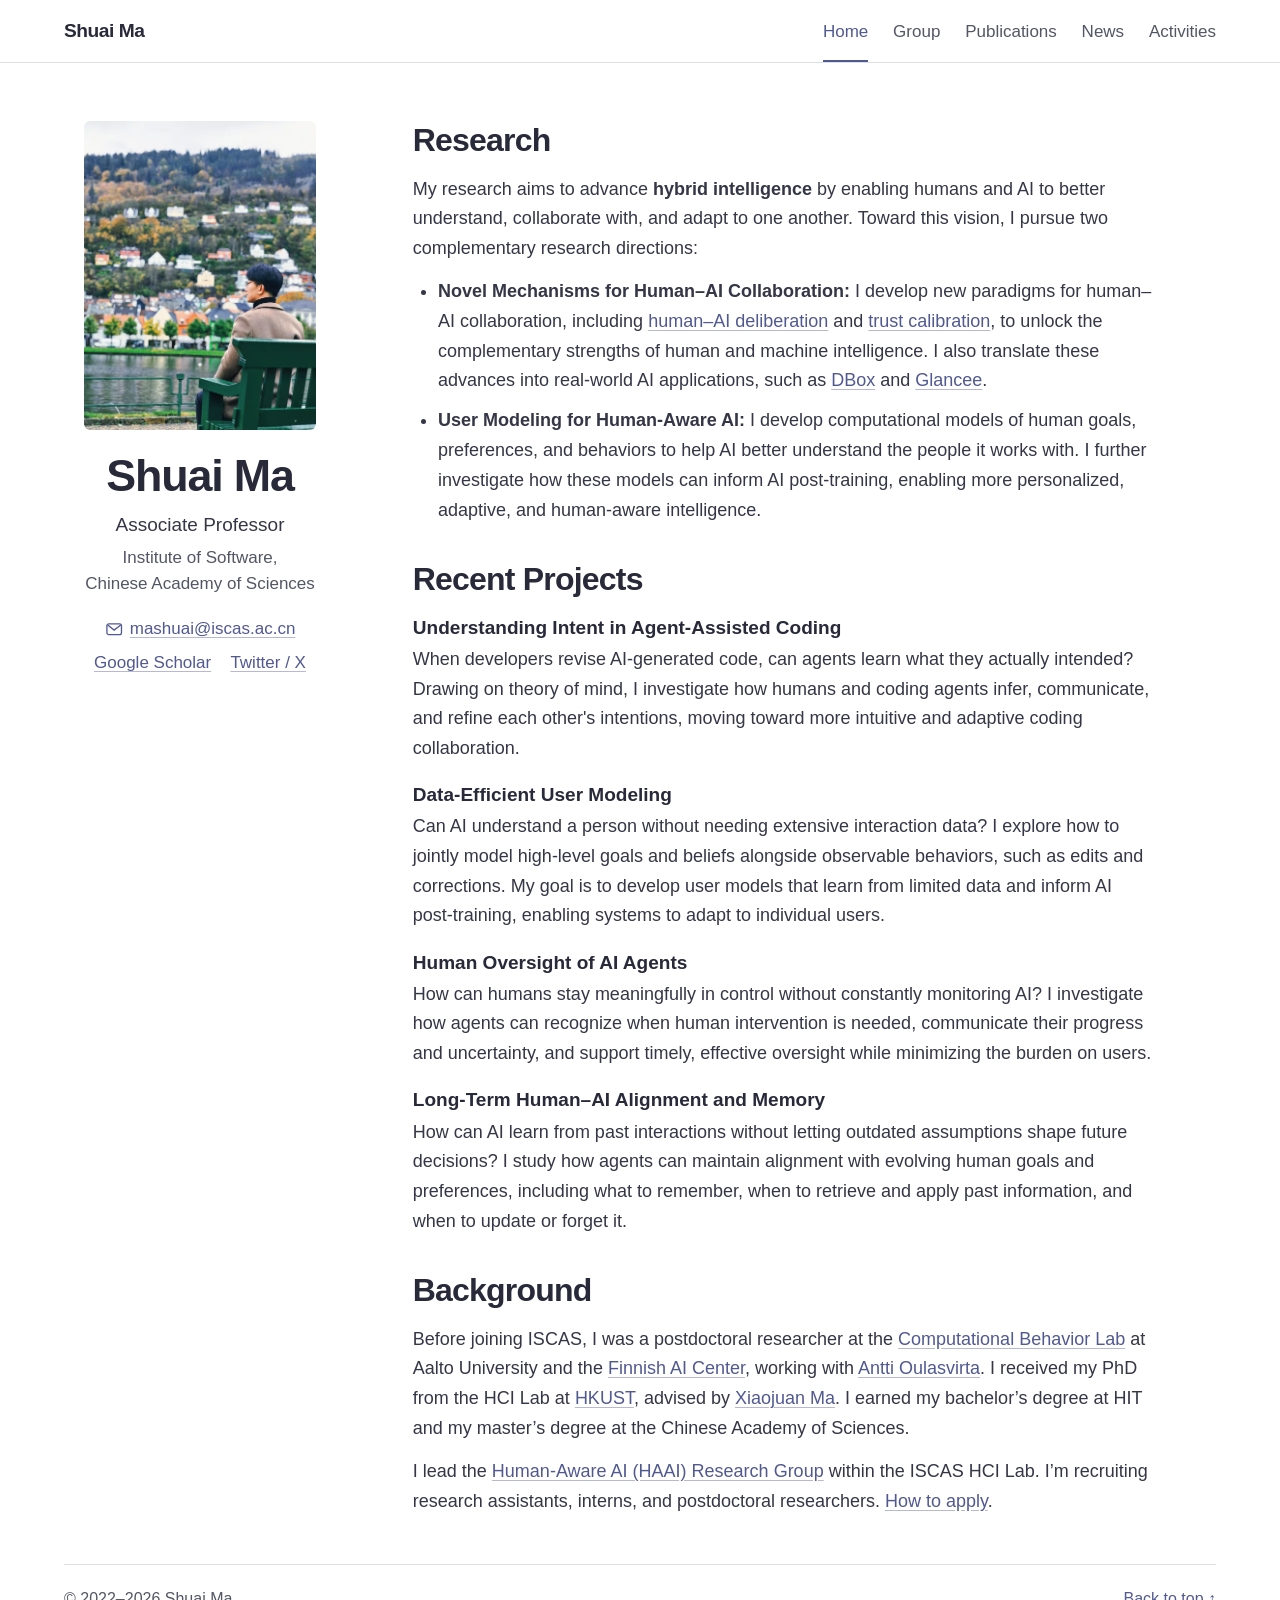
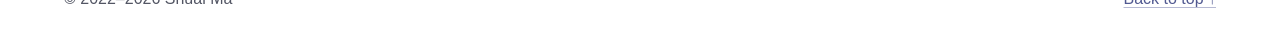
==== commit 5ffb2e01: "update template" ====
--- a/index.html
+++ b/index.html
@@ -3,7 +3,7 @@
 <head>
   <meta charset="utf-8">
   <meta name="viewport" content="width=device-width, initial-scale=1">
-  <meta name="description" content="Shuai Ma studies human–AI collaboration and hybrid intelligence through human intent understanding, user modeling, agent oversight, memory alignment, and proactive agents.">
+  <meta name="description" content="Shuai Ma studies hybrid intelligence through novel mechanisms for human–AI collaboration and computational user modeling for human-aware AI.">
   <title>Shuai Ma | Human–AI Collaboration</title>
   <link rel="icon" href="./personal_webpage_files/interaction.svg" type="image/svg+xml" sizes="any">
   <link rel="stylesheet" href="./personal_webpage_files/academic-pages.css">
@@ -47,27 +47,28 @@
         <div class="reading">
           <section id="about" aria-labelledby="research-title">
             <h2 id="research-title">Research</h2>
-            <p>My research in human–AI collaboration asks how people and AI can reason together when each has only a partial view of the problem. My goal is hybrid intelligence built on mutual understanding. An AI agent should be able to infer what matters to its user, and the user should be able to weigh the agent’s evidence and challenge its conclusions.</p>
-            <p>I design mechanisms for <a href="./personal_webpage_files/paper_pdf/Human-AI Deliberation.pdf">human–AI deliberation</a> and study how people use explanations to <a href="./personal_webpage_files/paper_pdf/human_AI_CL.pdf">calibrate their trust in AI</a>. My systems include <a href="./personal_webpage_files/paper_pdf/DBox.pdf">DBox</a>, where learners and an LLM break down programming problems together, and <a href="./personal_webpage_files/paper_pdf/glancee.pdf">Glancee</a>, which helps instructors follow their students’ progress during online classes. I also develop computational models of human goals and behavior to guide how AI systems learn from and adapt to individuals.</p>
-            <p>I lead the <a href="group.html">Human-Aware AI (HAAI) Research Group</a> within the ISCAS HCI Lab. I’m recruiting research assistants, interns, and postdoctoral researchers. <a href="group.html#joining">How to apply</a>.</p>
+            <p>My research aims to advance <strong>hybrid intelligence</strong> by enabling humans and AI to better understand, collaborate with, and adapt to one another. Toward this vision, I pursue two complementary research directions:</p>
+            <ul class="research-directions">
+              <li><strong>Novel Mechanisms for Human–AI Collaboration:</strong> I develop new paradigms for human–AI collaboration, including <a href="./personal_webpage_files/paper_pdf/Human-AI Deliberation.pdf">human–AI deliberation</a> and <a href="./personal_webpage_files/paper_pdf/human_AI_CL.pdf">trust calibration</a>, to unlock the complementary strengths of human and machine intelligence. I also translate these advances into real-world AI applications, such as <a href="./personal_webpage_files/paper_pdf/DBox.pdf">DBox</a> and <a href="./personal_webpage_files/paper_pdf/glancee.pdf">Glancee</a>.</li>
+              <li><strong>User Modeling for Human-Aware AI:</strong> I develop computational models of human goals, preferences, and behaviors to help AI better understand the people it works with. I further investigate how these models can inform AI post-training, enabling more personalized, adaptive, and human-aware intelligence.</li>
+            </ul>
           </section>
           <section id="projects" aria-labelledby="projects-title">
             <h2 id="projects-title">Recent Projects</h2>
             <dl class="projects">
-              <dt>Human Intent Understanding in Human-AI Interaction</dt>
-              <dd>When a developer rewrites an agent’s code, the edit could signal a misunderstood requirement or a change of mind. I draw on theory of mind to study how developers and coding agents infer each other’s intentions as a task evolves.</dd>
-              <dt>User Modeling</dt>
-              <dd>I model high-level goals and beliefs jointly with low-level actions such as edits and corrections. I study how much these cognitive models can learn from sparse behavioral data and how they can guide AI post-training.</dd>
+              <dt>Understanding Intent in Agent-Assisted Coding</dt>
+              <dd>When developers revise AI-generated code, can agents learn what they actually intended? Drawing on theory of mind, I investigate how humans and coding agents infer, communicate, and refine each other's intentions, moving toward more intuitive and adaptive coding collaboration.</dd>
+              <dt>Data-Efficient User Modeling</dt>
+              <dd>Can AI understand a person without needing extensive interaction data? I explore how to jointly model high-level goals and beliefs alongside observable behaviors, such as edits and corrections. My goal is to develop user models that learn from limited data and inform AI post-training, enabling systems to adapt to individual users.</dd>
               <dt>Human Oversight of AI Agents</dt>
-              <dd>An agent may take dozens of actions before a person sees the result. I study which decisions warrant human review and what evidence people need to detect a consequential error while they can still intervene.</dd>
-              <dt>Human-AI Memory Alignment</dt>
-              <dd>What should an agent carry from one interaction into the next? I study how people’s expectations about memory can guide what agents retain, when they draw on past experience, and how users can revise what an agent believes about them.</dd>
-              <dt>Proactive Agents</dt>
-              <dd>I study when an agent should offer help before anyone asks. The challenge is to weigh the likely value of acting against the cost of an interruption, especially when the agent is uncertain about the user’s intent.</dd>
+              <dd>How can humans stay meaningfully in control without constantly monitoring AI? I investigate how agents can recognize when human intervention is needed, communicate their progress and uncertainty, and support timely, effective oversight while minimizing the burden on users.</dd>
+              <dt>Long-Term Human–AI Alignment and Memory</dt>
+              <dd>How can AI learn from past interactions without letting outdated assumptions shape future decisions? I study how agents can maintain alignment with evolving human goals and preferences, including what to remember, when to retrieve and apply past information, and when to update or forget it.</dd>
             </dl>
           </section>
           <section aria-labelledby="background-title"><h2 id="background-title">Background</h2>
             <p>Before joining ISCAS, I was a postdoctoral researcher at the <a href="https://cbl.aalto.fi/">Computational Behavior Lab</a> at Aalto University and the <a href="https://fcai.fi/">Finnish AI Center</a>, working with <a href="https://users.aalto.fi/~oulasvir/">Antti Oulasvirta</a>. I received my PhD from the HCI Lab at <a href="https://hkust.edu.hk/">HKUST</a>, advised by <a href="https://www.cse.ust.hk/~mxj/">Xiaojuan Ma</a>. I earned my bachelor’s degree at HIT and my master’s degree at the Chinese Academy of Sciences.</p>
+            <p>I lead the <a href="group.html">Human-Aware AI (HAAI) Research Group</a> within the ISCAS HCI Lab. I’m recruiting research assistants, interns, and postdoctoral researchers. <a href="group.html#joining">How to apply</a>.</p>
           </section>
         </div>
       </div>
--- a/personal_webpage_files/academic-pages.css
+++ b/personal_webpage_files/academic-pages.css
@@ -52,6 +52,8 @@
 .reading { max-width: 74ch; min-width: 0; }
 .standalone { margin-inline: auto; }
 .reading section + section, .standalone > section { margin-top: 2.15rem; }
+.research-directions { margin-top: .85rem; padding-inline-start: 1.4em; }
+.research-directions li + li { margin-top: .65rem; }
 .projects dt { font-size: 1.19rem; font-weight: 620; line-height: 1.45; }
 .projects dd { margin-top: .22rem; }
 .projects dd + dt { margin-top: 1.1rem; }
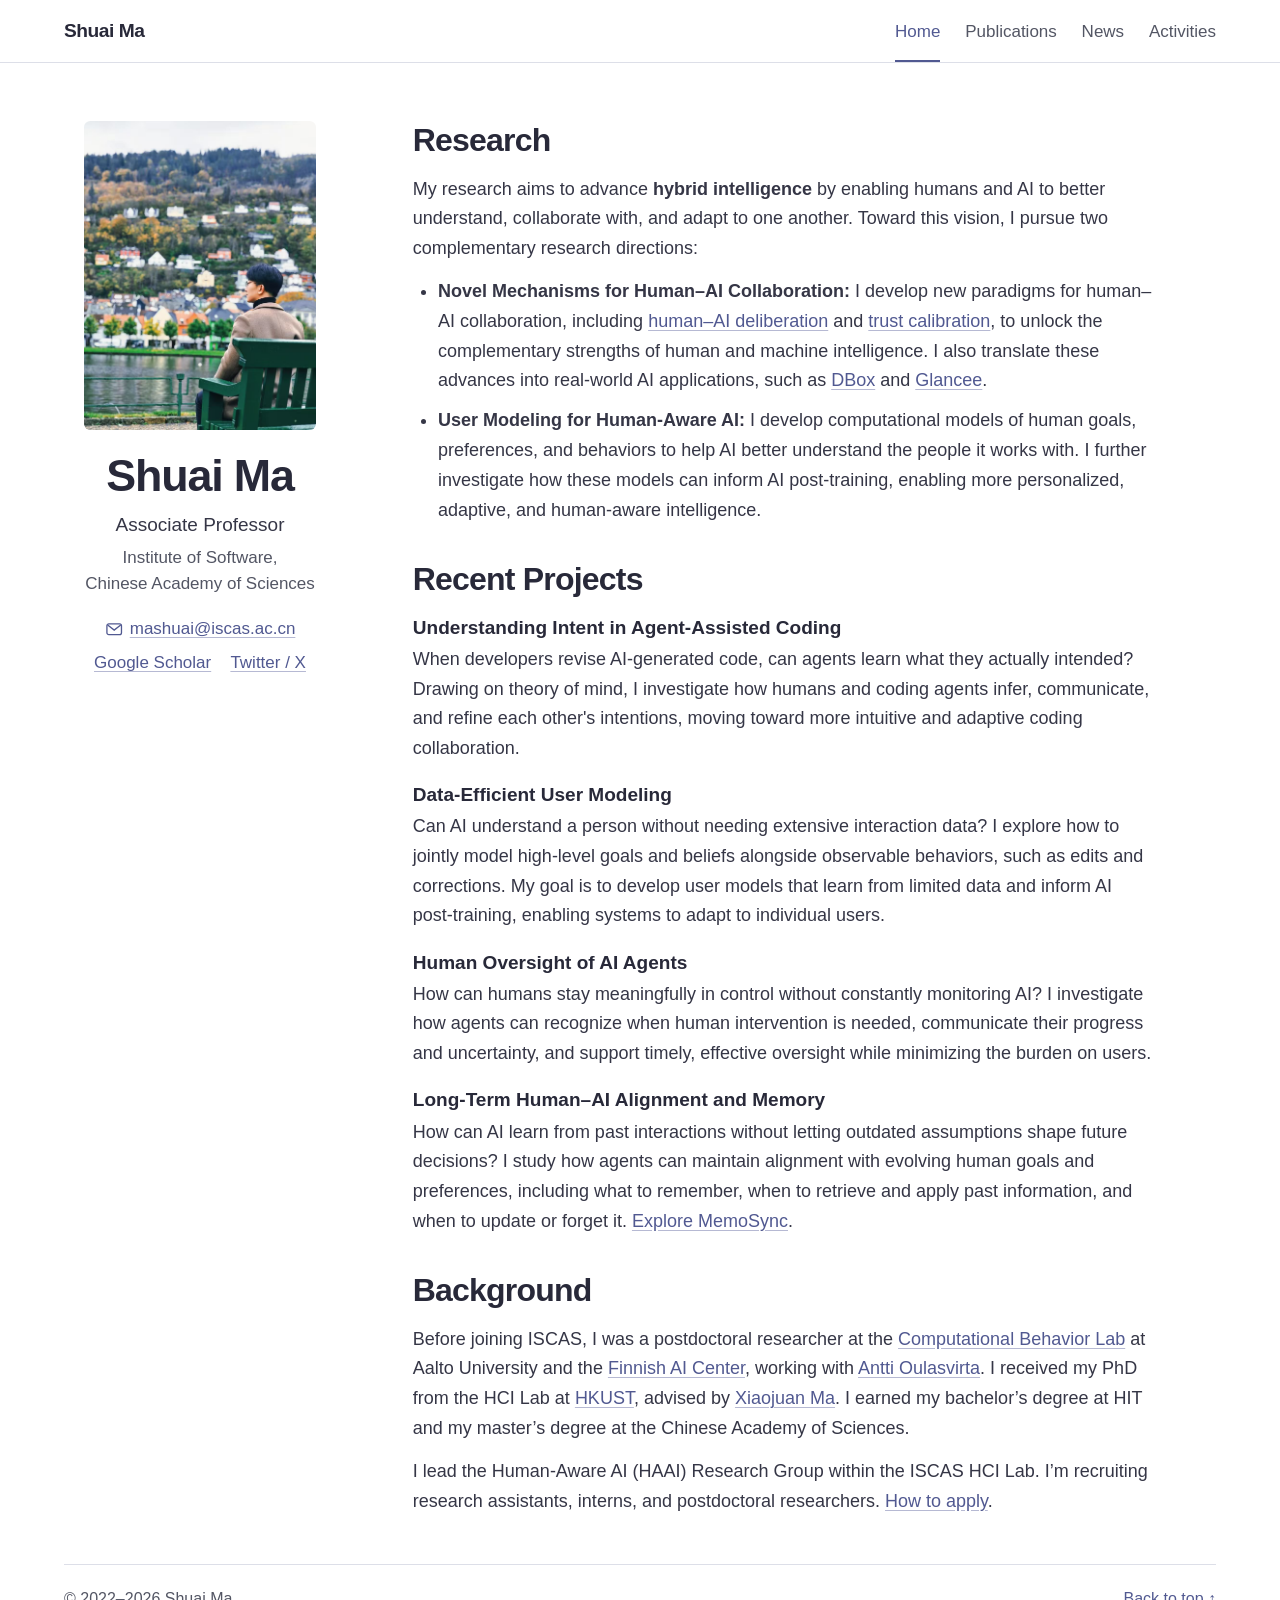
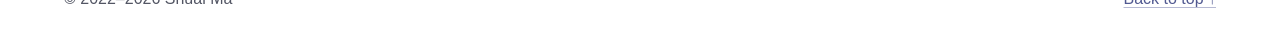
==== commit d464f972: "update" ====
--- a/index.html
+++ b/index.html
@@ -23,7 +23,6 @@
     <div class="shell mast-inner"><a class="signature" href="index.html">Shuai Ma</a>
       <nav aria-label="Main navigation">
         <a href="index.html" aria-current="page">Home</a>
-        <a href="group.html">Group</a>
         <a href="publications.html">Publications</a>
         <a href="news.html">News</a>
         <a href="activities.html">Activities</a>
@@ -63,12 +62,12 @@
               <dt>Human Oversight of AI Agents</dt>
               <dd>How can humans stay meaningfully in control without constantly monitoring AI? I investigate how agents can recognize when human intervention is needed, communicate their progress and uncertainty, and support timely, effective oversight while minimizing the burden on users.</dd>
               <dt>Long-Term Human–AI Alignment and Memory</dt>
-              <dd>How can AI learn from past interactions without letting outdated assumptions shape future decisions? I study how agents can maintain alignment with evolving human goals and preferences, including what to remember, when to retrieve and apply past information, and when to update or forget it.</dd>
+              <dd>How can AI learn from past interactions without letting outdated assumptions shape future decisions? I study how agents can maintain alignment with evolving human goals and preferences, including what to remember, when to retrieve and apply past information, and when to update or forget it. <a href="https://memosync.cc/">Explore MemoSync</a>.</dd>
             </dl>
           </section>
           <section aria-labelledby="background-title"><h2 id="background-title">Background</h2>
             <p>Before joining ISCAS, I was a postdoctoral researcher at the <a href="https://cbl.aalto.fi/">Computational Behavior Lab</a> at Aalto University and the <a href="https://fcai.fi/">Finnish AI Center</a>, working with <a href="https://users.aalto.fi/~oulasvir/">Antti Oulasvirta</a>. I received my PhD from the HCI Lab at <a href="https://hkust.edu.hk/">HKUST</a>, advised by <a href="https://www.cse.ust.hk/~mxj/">Xiaojuan Ma</a>. I earned my bachelor’s degree at HIT and my master’s degree at the Chinese Academy of Sciences.</p>
-            <p>I lead the <a href="group.html">Human-Aware AI (HAAI) Research Group</a> within the ISCAS HCI Lab. I’m recruiting research assistants, interns, and postdoctoral researchers. <a href="group.html#joining">How to apply</a>.</p>
+            <p>I lead the Human-Aware AI (HAAI) Research Group within the ISCAS HCI Lab. I’m recruiting research assistants, interns, and postdoctoral researchers. <a href="group.html#joining">How to apply</a>.</p>
           </section>
         </div>
       </div>
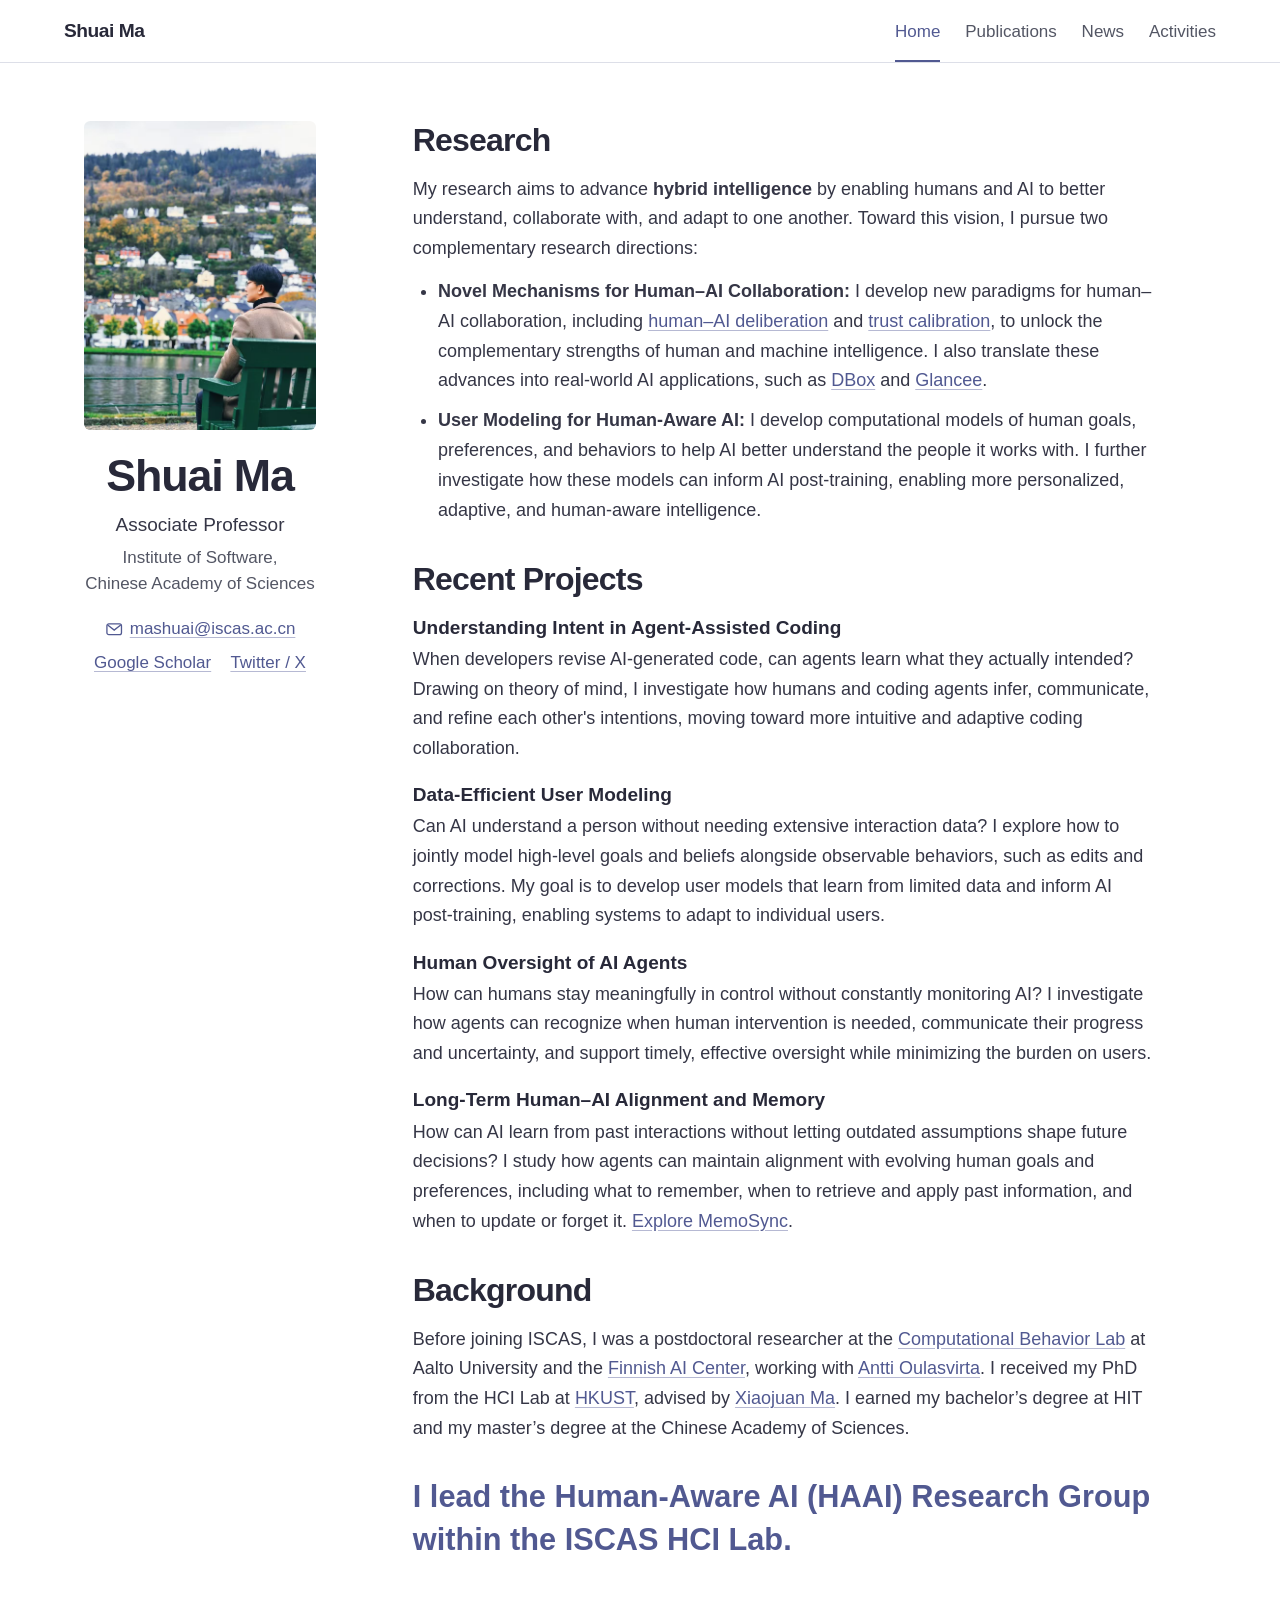
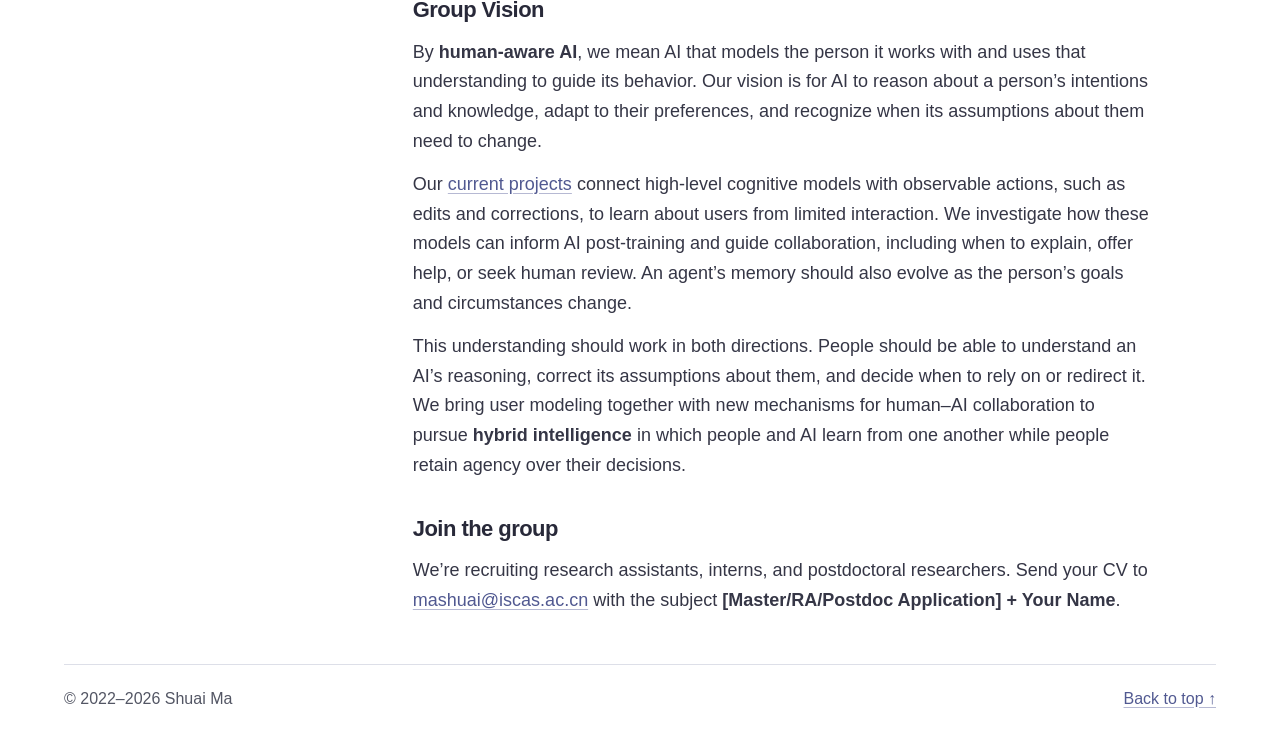
==== commit 87461078: "update" ====
--- a/index.html
+++ b/index.html
@@ -67,7 +67,15 @@
           </section>
           <section aria-labelledby="background-title"><h2 id="background-title">Background</h2>
             <p>Before joining ISCAS, I was a postdoctoral researcher at the <a href="https://cbl.aalto.fi/">Computational Behavior Lab</a> at Aalto University and the <a href="https://fcai.fi/">Finnish AI Center</a>, working with <a href="https://users.aalto.fi/~oulasvir/">Antti Oulasvirta</a>. I received my PhD from the HCI Lab at <a href="https://hkust.edu.hk/">HKUST</a>, advised by <a href="https://www.cse.ust.hk/~mxj/">Xiaojuan Ma</a>. I earned my bachelor’s degree at HIT and my master’s degree at the Chinese Academy of Sciences.</p>
-            <p>I lead the Human-Aware AI (HAAI) Research Group within the ISCAS HCI Lab. I’m recruiting research assistants, interns, and postdoctoral researchers. <a href="group.html#joining">How to apply</a>.</p>
+            <p class="group-intro">I lead the Human-Aware AI (HAAI) Research Group within the ISCAS HCI Lab.</p>
+          </section>
+          <section aria-labelledby="vision"><h2 id="vision" class="group-section-title">Group Vision</h2>
+            <p>By <strong>human-aware AI</strong>, we mean AI that models the person it works with and uses that understanding to guide its behavior. Our vision is for AI to reason about a person’s intentions and knowledge, adapt to their preferences, and recognize when its assumptions about them need to change.</p>
+            <p>Our <a href="https://shuaima.cc/index.html#projects">current projects</a> connect high-level cognitive models with observable actions, such as edits and corrections, to learn about users from limited interaction. We investigate how these models can inform AI post-training and guide collaboration, including when to explain, offer help, or seek human review. An agent’s memory should also evolve as the person’s goals and circumstances change.</p>
+            <p>This understanding should work in both directions. People should be able to understand an AI’s reasoning, correct its assumptions about them, and decide when to rely on or redirect it. We bring user modeling together with new mechanisms for human–AI collaboration to pursue <strong>hybrid intelligence</strong> in which people and AI learn from one another while people retain agency over their decisions.</p>
+          </section>
+          <section id="joining" aria-labelledby="joining-title"><h2 id="joining-title" class="group-section-title">Join the group</h2>
+            <p>We’re recruiting research assistants, interns, and postdoctoral researchers. Send your CV to <a href="mailto:mashuai@iscas.ac.cn">mashuai@iscas.ac.cn</a> with the subject <strong>[Master/RA/Postdoc Application] + Your Name</strong>.</p>
           </section>
         </div>
       </div>
--- a/personal_webpage_files/academic-pages.css
+++ b/personal_webpage_files/academic-pages.css
@@ -57,6 +57,15 @@
 .projects dt { font-size: 1.19rem; font-weight: 620; line-height: 1.45; }
 .projects dd { margin-top: .22rem; }
 .projects dd + dt { margin-top: 1.1rem; }
+.group-intro {
+  margin-top: 2rem;
+  color: var(--link);
+  font-size: clamp(1.65rem, 2.4vw, 2rem);
+  font-weight: 650;
+  line-height: 1.4;
+  text-wrap: pretty;
+}
+.group-section-title { font-size: 1.375rem; font-weight: 650; }
 .group-acronym { color: var(--link); }
 .member-list > div { display: grid; grid-template-columns: 9.5rem minmax(0, 1fr); gap: 1.5rem; align-items: baseline; padding: .8rem 0; border-top: 1px solid var(--line); }
 .member-list dt { font-weight: 630; }
